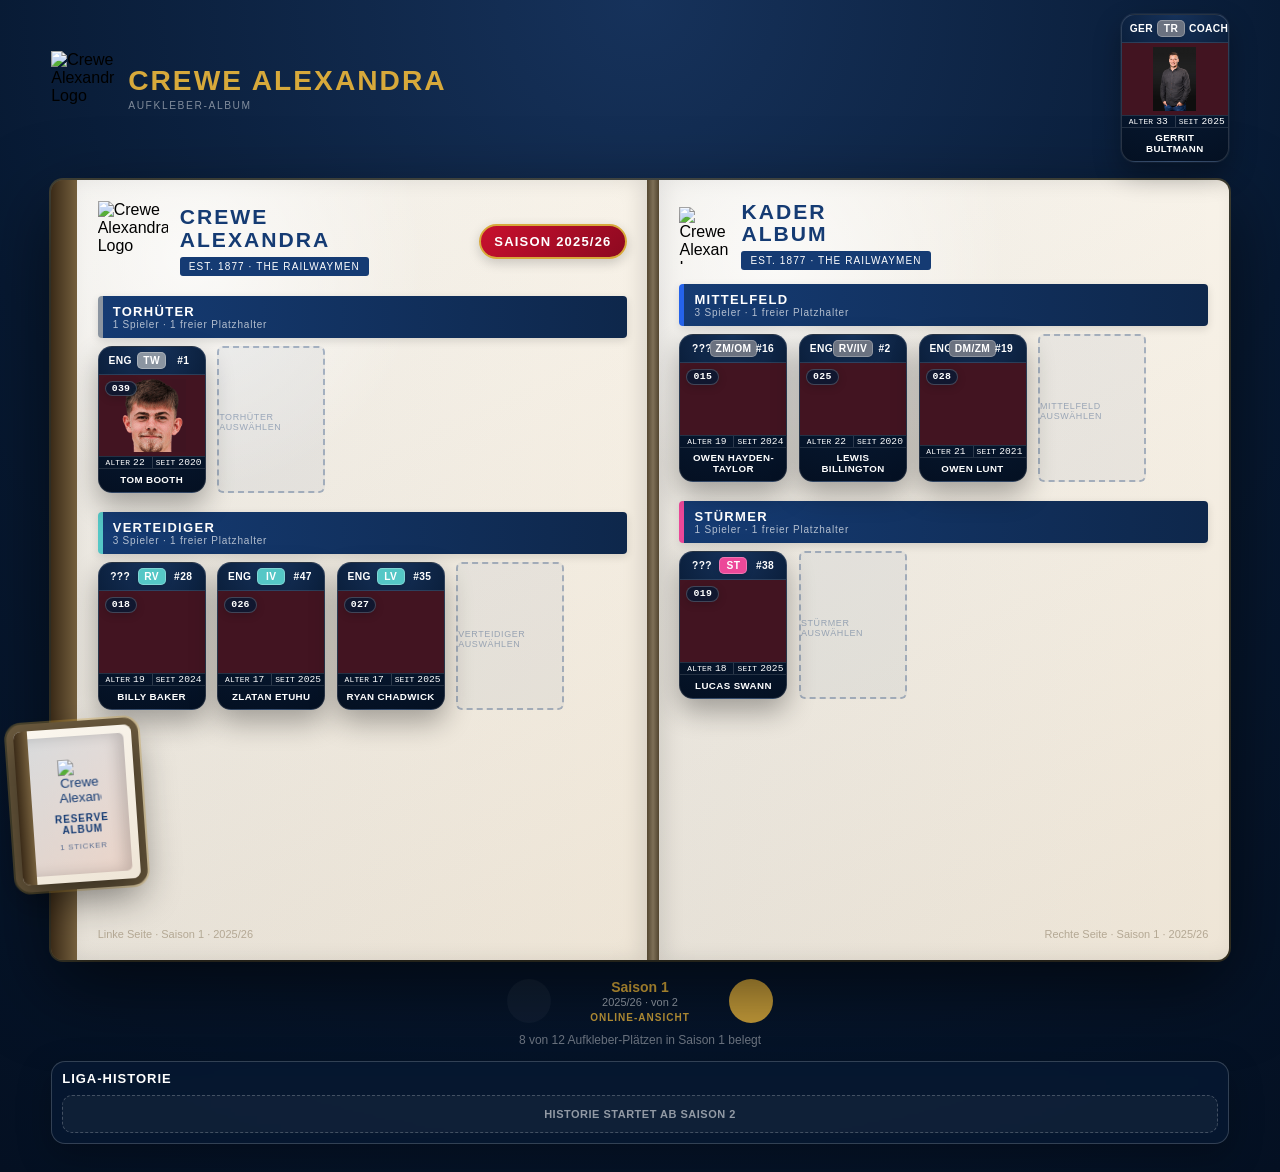
==== crewe-alexandra-online-2026-05-08 (1).html @ 6b2145c8 "Add files via upload" ====
<!DOCTYPE html>
<html lang="de"><head>
<meta charset="utf-8">
<meta name="viewport" content="width=device-width, initial-scale=1">
<link rel="stylesheet" href="https://cdn.jsdelivr.net/npm/@tabler/icons-webfont@3.x/dist/tabler-icons.min.css">
<script src="https://cdn.jsdelivr.net/npm/html2canvas@1.4.1/dist/html2canvas.min.js"></script>
<title>Crewe Alexandra Sticker-Album</title>
<style>
*{box-sizing:border-box;margin:0;padding:0}
:root{
  --navy:#071932;--blue:#153b73;--red:#c8102e;--gold:#d7a93b;--paper:#f4efe5;--photo-bg:#401320;
  --slot-w:clamp(98px,7.4vw,155px);--slot-h:calc(var(--slot-w) * 1.37);--gap:clamp(9px,.9vw,16px);
}
body{font-family:Arial, Helvetica, sans-serif;background:radial-gradient(circle at top,#16325b 0,#071932 52%,#041022 100%);min-height:100vh;display:flex;flex-direction:column;align-items:stretch;padding:clamp(8px,1.1vw,18px)}
button,input,select,textarea{font-family:Arial, Helvetica, sans-serif}button{font-family:Arial, Helvetica, sans-serif}.app-shell{width:80vw;max-width:1800px;min-width:0;margin:0 auto}.topbar{display:flex;justify-content:space-between;align-items:center;gap:16px;margin-bottom:18px}.brand{display:flex;align-items:center;gap:13px}.brand-title{color:var(--gold);font-size:clamp(20px,2.2vw,34px);font-weight:900;letter-spacing:2px;text-transform:uppercase}.brand-sub{color:rgba(255,255,255,.48);font-size:clamp(10px,.8vw,13px);letter-spacing:1.6px;text-transform:uppercase;margin-top:3px}.global-add{width:58px;height:58px;border-radius:50%;background:var(--red);border:3px solid var(--gold);color:white;font-size:30px;font-weight:bold;cursor:pointer;box-shadow:0 6px 22px rgba(200,16,46,.42);transition:transform .18s}.global-add:hover{transform:scale(1.1) rotate(90deg)}
.album{width:100%;display:flex;background:#6b5a3e;border-radius:12px;overflow:hidden;box-shadow:0 26px 76px rgba(0,0,0,.58),0 0 0 2px rgba(215,169,59,.28)}.album-spine-left{width:26px;background:linear-gradient(to right,#3b2b18,#745f3d);flex-shrink:0}.album-gutter{width:12px;background:linear-gradient(to right,rgba(0,0,0,.22),rgba(255,255,255,.13),rgba(0,0,0,.23));flex-shrink:0}.page{flex:1 1 0;min-width:0;min-height:clamp(780px,82vh,1120px);padding:clamp(14px,1.6vw,26px);background:linear-gradient(155deg,#fbf7ef,#eee5d6);position:relative;overflow:hidden}.page-left{box-shadow:inset -7px 0 20px rgba(0,0,0,.1)}.page-right{box-shadow:inset 7px 0 20px rgba(0,0,0,.1)}.page:before{content:"";position:absolute;inset:0;background:radial-gradient(circle at 20% 10%,rgba(255,255,255,.72),transparent 28%),linear-gradient(90deg,rgba(21,59,115,.05),transparent);pointer-events:none}.page-inner{position:relative;z-index:1;height:100%;display:flex;flex-direction:column}.page-head{display:flex;align-items:center;justify-content:space-between;gap:14px;margin-bottom:14px}.club-head{display:flex;align-items:center;gap:12px}.club-name{color:var(--blue);font-size:clamp(18px,1.65vw,28px);font-weight:900;letter-spacing:2px;line-height:1.06;text-transform:uppercase}.club-pill{display:inline-block;background:var(--blue);color:white;font-size:10px;letter-spacing:1.1px;padding:4px 9px;border-radius:3px;margin-top:6px}.spread-tools{display:flex;align-items:center;gap:8px}.soft-btn{background:rgba(21,59,115,.08);border:1px solid rgba(21,59,115,.22);color:var(--blue);border-radius:999px;padding:7px 10px;font-size:11px;font-weight:bold;cursor:pointer;display:flex;align-items:center;gap:5px}.soft-btn:hover{background:rgba(21,59,115,.15)}.danger-soft{color:var(--red);border-color:rgba(200,16,46,.25);background:rgba(200,16,46,.06)}
.category{margin-bottom:clamp(12px,1.5vw,19px)}.category-head{display:flex;align-items:center;justify-content:space-between;gap:10px;margin-bottom:8px;padding:8px 10px;background:linear-gradient(90deg,var(--blue),#0e274b);color:#fff;border-left:5px solid var(--gold);border-radius:4px;box-shadow:0 3px 8px rgba(0,0,0,.12)}.category-title{font-size:clamp(13px,1vw,17px);font-weight:900;letter-spacing:1.3px;text-transform:uppercase}.category-meta{font-size:10px;color:rgba(255,255,255,.68);letter-spacing:.8px}.cat-actions{display:flex;gap:6px}.cat-btn{width:27px;height:27px;border-radius:50%;border:1px solid rgba(255,255,255,.3);background:rgba(255,255,255,.12);color:#fff;cursor:pointer;display:flex;align-items:center;justify-content:center}.cat-btn:hover{background:rgba(215,169,59,.85);color:#071932}.sticker-grid{display:grid;grid-template-columns:repeat(auto-fill,minmax(var(--slot-w),var(--slot-w)));gap:var(--gap);align-items:start}.slot{width:var(--slot-w);height:var(--slot-h);position:relative}.slot-teal{background:transparent;border-radius:12px;padding:0;display:flex;align-items:center;justify-content:center}.slot-empty{border:2px dashed rgba(21,59,115,.32);border-radius:6px;background:rgba(21,59,115,.045);display:flex;flex-direction:column;align-items:center;justify-content:center;gap:6px;color:rgba(21,59,115,.37);transition:all .18s;cursor:pointer}.slot-empty:hover{border-color:rgba(215,169,59,.82);background:rgba(215,169,59,.11);color:rgba(21,59,115,.65)}.slot-no{font-size:clamp(8px,.7vw,11px);font-family:monospace;opacity:.68}.slot-cat{font-size:clamp(8px,.7vw,10px);letter-spacing:.6px;text-transform:uppercase}.slot-del{position:absolute;top:-7px;right:-7px;width:22px;height:22px;border-radius:50%;border:2px solid #fff;background:var(--red);color:#fff;display:flex;align-items:center;justify-content:center;cursor:pointer;box-shadow:0 3px 8px rgba(0,0,0,.28);z-index:5}.slot-del:hover{transform:scale(1.08)}.drag-over-slot{outline:3px dashed var(--gold)!important;outline-offset:3px}.sticker-card{width:90%;height:100%;background:#fff;border-radius:14px;overflow:hidden;display:flex;flex-direction:column;box-shadow:0 10px 24px rgba(0,0,0,.22),0 0 0 1px rgba(21,59,115,.08);user-select:none;position:relative;transition:transform .15s ease,box-shadow .15s ease;cursor:pointer}.sticker-card:hover{transform:translateY(-4px) scale(1.015);box-shadow:0 18px 34px rgba(0,0,0,.28),0 0 0 1px rgba(21,59,115,.1)!important}.sticker-card.is-dragging{opacity:.55;transform:scale(.98)}.st-top{background:linear-gradient(135deg,var(--red),#a00d25);padding:5px 8px;display:grid;grid-template-columns:repeat(3,1fr);align-items:center;gap:4px;flex-shrink:0}.st-pos,.st-jersey{color:inherit;font:inherit}.st-photo{flex:1;background:var(--photo-bg);overflow:hidden;position:relative;display:flex;align-items:center;justify-content:center;padding:4px}.st-name{background:linear-gradient(135deg,#153b73,#0e274b);padding:5px 6px 6px;display:flex;align-items:center;justify-content:center;min-height:22px}.st-name span{color:white;font-size:clamp(5.4px,.5vw,7px);font-weight:800;text-align:center;letter-spacing:.4px;text-transform:uppercase;line-height:1.15}.st-info{display:none}.edit-icon{position:absolute;top:6px;right:6px;background:rgba(7,25,50,.64);border-radius:50%;width:20px;height:20px;display:flex;align-items:center;justify-content:center;cursor:pointer;z-index:10;backdrop-filter:blur(2px)}.logo-img{object-fit:contain;flex-shrink:0;display:block}.nav{display:flex;align-items:center;gap:14px;margin-top:18px;justify-content:center;flex-wrap:wrap}.btn-nav{width:44px;height:44px;border-radius:50%;border:none;font-size:18px;cursor:pointer;display:flex;align-items:center;justify-content:center;transition:transform .15s,background .15s}.btn-nav:not(:disabled):hover{transform:scale(1.1)}.btn-nav:disabled{opacity:.32;cursor:default}.nav-label{text-align:center;color:rgba(255,255,255,.72);min-width:150px}.nav-label b{color:var(--gold);font-size:14px}.nav-label div{font-size:11px;opacity:.65}.counter{text-align:center;color:rgba(255,255,255,.42);font-size:12px;margin-top:10px}.modal-overlay{animation:fadeIn .2s ease forwards;position:fixed;inset:0;background:rgba(0,8,20,.82);display:flex;align-items:center;justify-content:center;z-index:200;padding:16px}.modal-box{animation:slideUp .3s cubic-bezier(.22,1,.36,1) forwards;background:#fff;border-radius:14px;overflow:hidden}.scrollable-modal{max-height:90vh;overflow-y:auto}.form-input{width:100%;padding:9px 10px;border-radius:7px;border:1.5px solid rgba(21,59,115,.34);font-size:13px;font-family:Arial, Helvetica, sans-serif;outline:none;background:#fff;color:#071932}.form-input:focus{border-color:var(--blue);box-shadow:0 0 0 3px rgba(21,59,115,.1)}.label-sm{display:block;font-size:11px;font-weight:900;color:#071932;margin-bottom:5px;text-transform:uppercase;letter-spacing:.55px}.save-btn{width:100%;margin-top:18px;padding:12px;background:var(--red);color:#fff;border:none;border-radius:9px;font-size:14px;font-weight:bold;cursor:pointer;letter-spacing:1px}.save-btn:hover{background:#a00c24}.delete-btn{padding:10px 14px;background:#fff;color:var(--red);border:2px solid var(--red);border-radius:9px;cursor:pointer;font-weight:bold;font-size:13px}.delete-btn:hover{background:var(--red);color:#fff}.edit-action-btn{flex:1;padding:10px;background:var(--blue);color:#fff;border:none;border-radius:9px;cursor:pointer;font-weight:bold;font-size:13px;display:flex;align-items:center;justify-content:center;gap:6px}.confirm-box{background:#fff;border-radius:14px;padding:28px;width:310px;text-align:center}@keyframes pasteIn{0%{transform:scale(.1) rotate(15deg) translateY(-30px);opacity:0;filter:blur(6px)}55%{transform:scale(1.07) rotate(-4deg) translateY(0);opacity:1;filter:blur(0)}72%{transform:scale(.96) rotate(2deg)}86%{transform:scale(1.03) rotate(-1deg)}100%{transform:scale(1) rotate(0deg);opacity:1}}@keyframes fadeIn{from{opacity:0}to{opacity:1}}@keyframes slideUp{from{transform:translateY(28px) scale(.97);opacity:0}to{transform:translateY(0) scale(1);opacity:1}}.sticker-new{animation:pasteIn .7s cubic-bezier(.22,1.6,.36,1) forwards}

.status-icon{position:absolute;right:4px;bottom:4px;width:24px;height:24px;border-radius:50%;display:flex;align-items:center;justify-content:center;color:#fff;font-size:15px;font-weight:bold;box-shadow:0 3px 9px rgba(0,0,0,.35);z-index:6}.status-sold{background:var(--red)}.status-loan{background:#f59e0b}.season-badge{background:linear-gradient(135deg,var(--red),#8d0920);color:#fff;border:2px solid var(--gold);border-radius:999px;padding:8px 13px;font-size:13px;font-weight:900;letter-spacing:1.2px;text-transform:uppercase;box-shadow:0 4px 12px rgba(0,0,0,.18);white-space:nowrap}.profile-big{width:min(1600px,96vw);max-height:96vh;overflow-y:auto}.profile-grid{display:grid;grid-template-columns:minmax(460px,620px) 1fr;align-items:start}.profile-left{padding:32px;background:linear-gradient(155deg,#f7f0e4,#eadcc8);min-height:720px}.profile-photo-frame{width:100%;max-width:560px;min-height:700px;background:var(--photo-bg);border:10px solid #fff;border-radius:18px;box-shadow:0 18px 45px rgba(0,0,0,.28),0 0 0 3px rgba(21,59,115,.14);overflow:hidden;position:relative;display:flex;align-items:center;justify-content:center}.profile-photo-frame img{width:100%;height:100%;min-height:700px;object-fit:contain;object-position:center;background:var(--photo-bg)}.profile-side{padding:34px;background:#fafbfc}.profile-section{border:1px solid #e6e0d5;border-radius:16px;padding:20px;background:#fff;margin-top:20px}.profile-section-title{font-size:15px;font-weight:900;color:var(--blue);letter-spacing:1.2px;text-transform:uppercase;margin-bottom:14px}.check-row{display:flex;align-items:center;gap:8px;font-size:14px;font-weight:bold;color:var(--blue);cursor:pointer}.check-row input{width:18px;height:18px}.profile-field-grid{display:grid;grid-template-columns:1fr 1fr;gap:14px}.profile-note{min-height:86px;resize:vertical}.inline-save{margin-top:12px;width:auto;padding:10px 16px;border-radius:999px}.profile-photo-frame .status-icon{right:15px;bottom:15px;width:32px;height:32px;font-size:20px}.leave-fields.is-hidden{display:none}@media (max-width:980px){.profile-grid{grid-template-columns:1fr}.profile-left{min-height:auto}.profile-photo-frame{max-width:520px;min-height:620px;margin:0 auto}.profile-photo-frame img{min-height:620px}.profile-field-grid{grid-template-columns:1fr}.season-badge{font-size:11px;padding:7px 10px}}@media (max-width:760px){.profile-photo-frame{min-height:480px}.profile-photo-frame img{min-height:480px}.profile-side{padding:22px}.profile-left{padding:20px}}
@media (max-width:980px){.app-shell{width:calc(100vw - 24px);max-width:none}:root{--slot-w:clamp(78px,18vw,116px)}.album{flex-direction:column}.album-spine-left,.album-gutter{display:none}.page{min-height:auto}.page-left,.page-right{box-shadow:none}.page+.page{border-top:10px solid #6b5a3e}.topbar{align-items:flex-start}.sticker-grid{grid-template-columns:repeat(auto-fill,minmax(var(--slot-w),var(--slot-w)))}}@media (max-width:560px){body{padding:8px 6px}.app-shell{width:calc(100vw - 12px)}:root{--slot-w:clamp(74px,29vw,106px)}.brand-title{letter-spacing:1px}.global-add{width:48px;height:48px}.page{padding:12px}.category-head{align-items:flex-start;flex-direction:column}.cat-actions{align-self:flex-end}.page-head{align-items:flex-start;flex-direction:column}.spread-tools{align-self:flex-end}}

/* Sticker-Parkplatz */
.parking-closed{position:fixed;left:clamp(12px,1.4vw,22px);bottom:clamp(12px,1.4vw,22px);z-index:120;width:96px;height:72px;border:none;border-radius:10px;background:linear-gradient(135deg,#765f3b,#3b2b18);box-shadow:0 12px 34px rgba(0,0,0,.45),0 0 0 2px rgba(215,169,59,.35);cursor:pointer;display:flex;align-items:center;justify-content:center;transform:rotate(-4deg);transition:transform .18s ease}
.parking-closed:hover{transform:rotate(0deg) scale(1.06)}
.parking-closed:before{content:"";position:absolute;left:12px;right:12px;top:12px;bottom:12px;border-radius:7px;background:linear-gradient(155deg,#fbf7ef,#eee5d6);box-shadow:inset -4px 0 10px rgba(0,0,0,.18)}
.parking-closed span{position:relative;z-index:1;color:var(--blue);font-size:11px;font-weight:900;letter-spacing:.8px;text-transform:uppercase;text-align:center;line-height:1.1}
.parking-panel{position:fixed;left:clamp(12px,1.4vw,22px);bottom:clamp(12px,1.4vw,22px);z-index:130;width:min(620px,calc(100vw - 28px));max-height:min(78vh,760px);background:#6b5a3e;border-radius:14px;overflow:hidden;box-shadow:0 22px 65px rgba(0,0,0,.58),0 0 0 2px rgba(215,169,59,.35)}
.parking-page{background:linear-gradient(155deg,#fbf7ef,#eee5d6);margin:12px;border-radius:10px;padding:16px;max-height:calc(min(78vh,760px) - 24px);overflow:auto;position:relative}
.parking-head{display:flex;align-items:center;justify-content:space-between;gap:12px;margin-bottom:12px;padding-bottom:10px;border-bottom:2px solid rgba(21,59,115,.12)}
.parking-title{display:flex;align-items:center;gap:10px;color:var(--blue);font-weight:900;letter-spacing:1px;text-transform:uppercase}
.parking-actions{display:flex;gap:8px;align-items:center}.parking-actions button{border:none;border-radius:999px;cursor:pointer;font-weight:bold}.parking-add{background:var(--blue);color:var(--gold);padding:8px 12px}.parking-close{width:34px;height:34px;background:rgba(21,59,115,.1);color:var(--blue)}
.parking-grid{display:grid;grid-template-columns:repeat(auto-fill,minmax(96px,96px));gap:11px;align-items:start}.parking-slot{width:96px;height:132px;position:relative}.parking-slot .sticker-card{font-size:inherit}.parking-empty{border:2px dashed rgba(21,59,115,.32);border-radius:6px;background:rgba(21,59,115,.045);display:flex;flex-direction:column;align-items:center;justify-content:center;gap:5px;color:rgba(21,59,115,.42);cursor:pointer}.parking-empty:hover{border-color:rgba(215,169,59,.82);background:rgba(215,169,59,.11)}
@media (max-width:560px){.parking-grid{grid-template-columns:repeat(auto-fill,minmax(82px,82px))}.parking-slot{width:82px;height:112px}.parking-closed{width:82px;height:62px}.parking-panel{max-height:70vh}.parking-page{max-height:calc(70vh - 24px)}}


/* Extra features: closed reserve album, coach sticker, league ladder */
.parking-closed{width:118px!important;height:154px!important;border-radius:8px!important;background:linear-gradient(155deg,#fbf7ef,#eee5d6)!important;box-shadow:0 16px 38px rgba(0,0,0,.48),0 0 0 7px #6b5a3e,0 0 0 9px rgba(215,169,59,.32)!important;overflow:hidden!important;transform:rotate(-4deg)!important}
.parking-closed:before{content:""!important;position:absolute!important;inset:8px!important;border-radius:5px!important;background:linear-gradient(135deg,rgba(21,59,115,.15),rgba(200,16,46,.08)),linear-gradient(155deg,#fbf7ef,#eee5d6)!important;box-shadow:inset -7px 0 14px rgba(0,0,0,.16)!important}
.parking-closed:after{content:"";position:absolute;left:0;top:0;bottom:0;width:14px;background:linear-gradient(to right,#3b2b18,#745f3d)}
.parking-cover-content{position:relative;z-index:2;display:flex;flex-direction:column;align-items:center;justify-content:center;gap:7px;color:var(--blue);text-align:center;width:100%;height:100%;padding-left:8px}
.parking-cover-title{font-size:10px;font-weight:900;letter-spacing:.9px;text-transform:uppercase;line-height:1.08}.parking-cover-sub{font-size:8px;color:rgba(21,59,115,.65);letter-spacing:.7px;text-transform:uppercase}
.top-actions{display:flex;align-items:center;gap:14px}.coach-sticker-mini{width:120px;height:166px;background:#fff;border-radius:6px;overflow:hidden;display:flex;flex-direction:column;box-shadow:2px 8px 24px rgba(0,0,0,.4);cursor:pointer;border:3px solid #007878;transition:transform .15s}.coach-sticker-mini:hover{transform:translateY(-4px) rotate(.6deg)}.coach-photo{flex:1;background:var(--photo-bg);display:flex;align-items:center;justify-content:center;overflow:hidden;position:relative}.coach-photo img{width:100%;height:100%;object-fit:contain;object-position:center}.coach-label{background:var(--red);color:#fff;text-align:center;font-weight:900;letter-spacing:.8px;font-size:10px;text-transform:uppercase;padding:5px 4px;line-height:1.15}.coach-tag{background:#f0f0f0;color:#444;font-family:Arial,sans-serif;font-size:8px;font-weight:bold;text-align:center;padding:3px}.coach-profile{width:min(920px,96vw);max-height:92vh;overflow:auto}.coach-profile-grid{display:grid;grid-template-columns:280px 1fr;gap:24px;padding:26px;background:#fafbfc}.coach-frame{height:420px;background:var(--photo-bg);border:8px solid #fff;box-shadow:0 10px 28px rgba(0,0,0,.22);border-radius:12px;display:flex;align-items:center;justify-content:center;overflow:hidden}.coach-frame img{width:100%;height:100%;object-fit:contain;object-position:center}.league-panel{position:absolute;right:clamp(10px,1.2vw,20px);top:clamp(96px,7vw,124px);z-index:4;width:min(230px,24vw);background:rgba(255,255,255,.88);border:2px solid rgba(21,59,115,.18);border-radius:12px;padding:10px;box-shadow:0 8px 22px rgba(0,0,0,.12);backdrop-filter:blur(3px)}.league-title{font-size:10px;color:var(--blue);font-weight:900;text-transform:uppercase;letter-spacing:1px;margin-bottom:8px}.league-row{border:1px solid rgba(21,59,115,.14);border-radius:8px;padding:7px 8px;margin:5px 0;font-size:11px;font-weight:900;color:rgba(21,59,115,.32);background:rgba(21,59,115,.04);cursor:pointer;transition:all .12s}.league-row:hover{color:var(--blue);background:rgba(215,169,59,.12)}.league-row.active{background:linear-gradient(135deg,var(--gold),#f4d97a);color:var(--blue);border-color:rgba(21,59,115,.3);box-shadow:0 3px 8px rgba(215,169,59,.32)}.league-row.locked{cursor:default}.league-gap{display:flex;align-items:center;gap:6px;margin:2px 0}.league-gap:before,.league-gap:after{content:"";height:1px;flex:1;background:rgba(21,59,115,.12)}.league-year{width:62px;text-align:center;border:1px dashed rgba(21,59,115,.35);border-radius:999px;background:rgba(255,255,255,.7);color:var(--blue);font-size:10px;padding:3px 5px;font-family:Arial, Helvetica, sans-serif;outline:none}.league-year:focus{border-style:solid;border-color:var(--gold);box-shadow:0 0 0 3px rgba(215,169,59,.18)}@media (max-width:1100px){.top-actions{gap:9px}.coach-sticker-mini{width:94px;height:130px}.league-panel{position:relative;right:auto;top:auto;width:100%;margin:10px 0 14px;order:-1}.coach-profile-grid{grid-template-columns:1fr}.coach-frame{height:360px}}



/* Final layout adjustments: coach beside album, fixed league tiles, copied seasons */
.app-shell{position:relative}
.top-actions{position:absolute!important;left:calc(100% + 18px)!important;top:calc(clamp(64px,5.6vw,88px) + 18px)!important;z-index:20;display:flex!important;flex-direction:column!important;align-items:center!important;gap:12px!important}
.top-actions .global-add{order:2;width:50px;height:50px;font-size:26px}.top-actions .coach-sticker-mini{order:1}
.league-panel{position:fixed!important;right:clamp(14px,2vw,28px)!important;bottom:clamp(14px,2vw,28px)!important;top:auto!important;width:min(330px,26vw)!important;z-index:90!important;background:transparent!important;border:none!important;border-radius:0!important;padding:0!important;box-shadow:none!important;backdrop-filter:none!important}
.league-title{display:none!important}.league-row{display:flex!important;align-items:center!important;justify-content:space-between!important;gap:8px!important;border:1px solid rgba(255,255,255,.18)!important;border-radius:10px!important;padding:8px 9px!important;margin:7px 0!important;font-size:11px!important;color:rgba(255,255,255,.42)!important;background:rgba(255,255,255,.06)!important;box-shadow:0 4px 14px rgba(0,0,0,.12)!important}.league-row.active{background:rgba(215,169,59,.92)!important;color:var(--blue)!important;border-color:rgba(255,255,255,.38)!important}.league-row:hover{color:#fff!important;background:rgba(255,255,255,.12)!important}.league-row.active:hover{color:var(--blue)!important;background:rgba(215,169,59,.96)!important}.league-name{flex:1;min-width:0}.league-place{width:72px;border:1px dashed currentColor;border-radius:999px;background:rgba(255,255,255,.58);color:inherit;font-size:10px;font-family:Arial, Helvetica, sans-serif;padding:4px 6px;text-align:center;outline:none}.league-place:focus{border-style:solid;background:#fff;color:var(--blue)}.league-gap{margin:5px 0}.league-year{background:rgba(255,255,255,.16)!important;color:#fff!important;border-color:rgba(255,255,255,.36)!important}.league-year:focus{background:#fff!important;color:var(--blue)!important}
@media(max-width:1280px){.top-actions{position:static!important;flex-direction:row!important}.league-panel{position:static!important;width:100%!important;margin:14px 0!important}.app-shell{width:min(92vw,1800px)!important}}

/* Groessere Sticker-Beschriftungen und Profilansicht */
.st-top{padding:5px 7px!important;min-height:34px!important}
.st-pos{font-size:clamp(10.5px,.86vw,15px)!important;padding:2px 7px!important;border-radius:4px!important;letter-spacing:.22px!important}
.st-name{padding:7px 6px!important;min-height:36px!important}
.st-name span{font-size:clamp(11.25px,1.01vw,15.75px)!important;line-height:1.08!important;letter-spacing:.42px!important}
.st-info{font-size:clamp(9px,.85vw,13px)!important;padding:5px 7px!important}
.edit-icon{width:24px!important;height:24px!important}.edit-icon i{font-size:13px!important}
.status-icon{width:32px!important;height:32px!important;font-size:21px!important}
.profile-big{width:min(1350px,96vw)!important}
.profile-side{padding:33px!important}
.profile-section{padding:21px!important;margin-top:21px!important;border-radius:15px!important}
.profile-section-title{font-size:16px!important;margin-bottom:14px!important}
.profile-field-grid{gap:17px!important}
.profile-note{min-height:90px!important}
.profile-photo-frame{max-width:510px!important;min-height:615px!important}
.profile-photo-frame img{min-height:615px!important}
.profile-left{min-height:645px!important}
@media (max-width:980px){.profile-photo-frame{min-height:480px!important}.profile-photo-frame img{min-height:480px!important}.profile-left{min-height:auto!important}}
@media (max-width:760px){.profile-photo-frame{min-height:375px!important}.profile-photo-frame img{min-height:375px!important}.profile-side{padding:18px!important}}

.st-nick{display:none}

.st-top-item{color:#fff;font-size:clamp(6px,.55vw,8.5px);font-weight:800;letter-spacing:.35px;text-align:center;text-transform:uppercase;white-space:nowrap}.st-meta-box{position:absolute;right:6px;bottom:34px;background:rgba(255,255,255,.88);border:1px solid rgba(21,59,115,.1);border-radius:8px;padding:4px 6px;display:flex;flex-direction:column;gap:2px;box-shadow:0 4px 12px rgba(0,0,0,.12);backdrop-filter:blur(2px)}.st-meta-line{display:flex;flex-direction:column;align-items:flex-end;line-height:1}.st-meta-line span{font-size:clamp(3.2px,.28vw,4.2px);text-transform:uppercase;letter-spacing:.25px;color:#768295}.st-meta-line strong{font-size:clamp(4.2px,.35vw,5.3px);font-weight:800;color:#22324d}.sticker-no-badge{position:absolute;top:6px;left:6px;background:rgba(7,25,50,.82);color:#fff;font-size:clamp(7.2px,.66vw,10px);font-weight:900;padding:2px 6px;border-radius:999px;font-family:monospace;letter-spacing:.3px;box-shadow:0 2px 8px rgba(0,0,0,.24)}

/* Modernisierte Sticker – finale Overrides */
.slot-teal{background:transparent!important;padding:0!important;border-radius:12px!important}.sticker-card{width:90%!important;height:100%!important;border-radius:14px!important;box-shadow:0 10px 24px rgba(0,0,0,.22),0 0 0 1px rgba(21,59,115,.08)!important}.sticker-card:hover{transform:translateY(-4px) scale(1.015)!important;box-shadow:0 18px 34px rgba(0,0,0,.28),0 0 0 1px rgba(21,59,115,.1)!important}.st-top{background:linear-gradient(135deg,var(--red),#a00d25)!important;padding:5px 8px!important;min-height:auto!important;display:grid!important;grid-template-columns:repeat(3,1fr)!important;gap:4px!important}.st-top-item{color:#fff!important;font-size:clamp(8.2px,.72vw,10.8px)!important;font-weight:800!important;letter-spacing:.35px!important;text-align:center!important;text-transform:uppercase!important;white-space:nowrap!important}.st-pos,.st-jersey{color:inherit!important;font:inherit!important}.st-photo{padding:4px!important}.st-name{background:linear-gradient(135deg,#153b73,#0e274b)!important;padding:5px 6px 6px!important;min-height:24px!important}.st-name span{color:#fff!important;font-size:clamp(8.4px,.76vw,11px)!important;font-weight:800!important;line-height:1.12!important;letter-spacing:.4px!important}.st-info{display:none!important}.st-meta-box{position:absolute!important;right:6px!important;bottom:34px!important;background:rgba(255,255,255,.88)!important;border:1px solid rgba(21,59,115,.1)!important;border-radius:8px!important;padding:4px 6px!important;display:flex!important;flex-direction:column!important;gap:2px!important;box-shadow:0 4px 12px rgba(0,0,0,.12)!important;backdrop-filter:blur(2px)!important}.st-meta-line{display:flex!important;flex-direction:column!important;align-items:flex-end!important;line-height:1!important}.st-meta-line span{font-size:clamp(4px,.34vw,5px)!important;text-transform:uppercase!important;letter-spacing:.25px!important;color:#768295!important}.st-meta-line strong{font-size:clamp(5px,.42vw,6.2px)!important;font-weight:800!important;color:#22324d!important}.sticker-no-badge{position:absolute!important;top:6px!important;left:6px!important;background:rgba(7,25,50,.82)!important;color:#fff!important;font-size:clamp(7.2px,.66vw,10px)!important;font-weight:900!important;padding:2px 6px!important;border-radius:999px!important;font-family:monospace!important;letter-spacing:.3px!important;box-shadow:0 2px 8px rgba(0,0,0,.24)!important}.edit-icon{position:absolute!important;top:6px!important;right:6px!important;width:20px!important;height:20px!important;background:rgba(7,25,50,.64)!important}.status-icon{right:6px!important;bottom:6px!important;width:24px!important;height:24px!important;font-size:15px!important}


/* Sticker-Feinschliff: breiter, flacher, blaue Kopfzeile, größere Seit/Größe-Angaben */
.slot-teal{align-items:center!important;justify-content:center!important}
.sticker-card{width:99%!important;height:90%!important}
.st-top{background:linear-gradient(135deg,#153b73,#0e274b)!important}
.st-top-item{font-size:clamp(8.6px,.78vw,11.4px)!important}
.st-meta-box{right:8px!important;bottom:38px!important;padding:6px 8px!important;border-radius:9px!important}
.st-meta-line span{font-size:clamp(8px,.68vw,10px)!important}
.st-meta-line strong{font-size:clamp(10px,.84vw,12.4px)!important}
.status-icon{bottom:8px!important;right:8px!important}


/* Sticker-Farbanpassung nach Vereinslogo */
:root{--crest-gold:#f2d21a;--crest-blue:#153b73}
.sticker-card{height:95%!important}
.st-top{background:linear-gradient(135deg,var(--crest-gold),#e5c30b)!important}
.st-name{background:linear-gradient(135deg,var(--crest-gold),#e5c30b)!important}
.st-top-item{color:var(--crest-blue)!important;font-size:clamp(8.8px,.8vw,11.8px)!important}
.st-name span{color:var(--crest-blue)!important}
.sticker-no-badge{background:rgba(242,210,26,.96)!important;color:var(--crest-blue)!important;box-shadow:0 2px 8px rgba(0,0,0,.18)!important}
.st-meta-box{right:8px!important;bottom:32px!important;padding:6px 8px!important;border-radius:10px!important;background:rgba(255,255,255,.84)!important}
.st-meta-line.single{align-items:flex-end!important}
.st-meta-line.single span{font-size:clamp(7.4px,.63vw,9.4px)!important;color:#64748b!important}
.st-meta-line.single strong{font-size:clamp(10.5px,.88vw,13px)!important;color:var(--crest-blue)!important}


/* Anpassung: Alter + Im Verein seit als Balken direkt ueber dem Namen, Flaggen fuer Nation und Seriennummer */
.sticker-card{overflow:hidden!important}
.st-photo{flex:1 1 auto!important}
.st-meta-box{display:none!important}
.st-bottom-bars{display:grid!important;grid-template-columns:1fr 1fr!important;width:100%!important;min-height:12px!important;height:calc(var(--st-name-h, 24px) / 2)!important;flex-shrink:0!important;background:linear-gradient(135deg,var(--crest-gold),#e5c30b)!important;border-top:1px solid rgba(21,59,115,.14)!important}
.st-bottom-bar{display:flex!important;align-items:center!important;justify-content:center!important;gap:3px!important;min-width:0!important;padding:2px 3px!important;color:var(--crest-blue)!important;font-size:clamp(5.9px,.53vw,7.8px)!important;font-weight:900!important;line-height:1!important;text-transform:uppercase!important;letter-spacing:.16px!important;white-space:nowrap!important;overflow:hidden!important;text-overflow:ellipsis!important}
.st-bottom-bar + .st-bottom-bar{border-left:1px solid rgba(21,59,115,.22)!important}
.st-bottom-bar .bar-value{font-size:clamp(7.2px,.64vw,9.5px)!important;font-weight:900!important;letter-spacing:.08px!important}
.st-name{--st-name-h:24px!important;min-height:var(--st-name-h)!important;flex-shrink:0!important}
.st-top-flag,.st-no-flag{font-size:1.15em!important;line-height:1!important;filter:drop-shadow(0 1px 1px rgba(0,0,0,.12))}
.st-top-item.nat-item{display:flex!important;align-items:center!important;justify-content:center!important;gap:3px!important;min-width:0!important}
.sticker-no-badge{display:flex!important;align-items:center!important;gap:3px!important;line-height:1!important}



/* Finale Anpassung: keine Flaggen, groessere blaue Sticker, Positionskasten, Trainer wie Sticker */
:root{--sticker-blue-1:#16325b;--sticker-blue-2:#071932;--sticker-blue-3:#041022;--slot-w:clamp(108px,8.14vw,171px)!important}
.sticker-card,.trainer-sticker-card{background:radial-gradient(circle at top,var(--sticker-blue-1) 0,var(--sticker-blue-2) 52%,var(--sticker-blue-3) 100%)!important;color:#fff!important;border:1px solid rgba(255,255,255,.14)!important;box-shadow:0 12px 28px rgba(0,0,0,.32),0 0 0 1px rgba(255,255,255,.06)!important}
.sticker-card{width:100%!important;height:100%!important}
.sticker-card:hover{box-shadow:0 20px 38px rgba(0,0,0,.36),0 0 0 1px rgba(255,255,255,.1)!important}
.st-top,.st-name,.st-bottom-bars{background:transparent!important;color:#fff!important}
.st-top{border-bottom:1px solid rgba(255,255,255,.12)!important}
.st-name{border-top:1px solid rgba(255,255,255,.12)!important}
.st-top-item,.st-name span,.st-bottom-bar,.st-bottom-bar .bar-value{color:#fff!important}
.st-bottom-bars{border-top:1px solid rgba(255,255,255,.12)!important}
.st-bottom-bar + .st-bottom-bar{border-left:1px solid rgba(255,255,255,.16)!important}
.st-pos-box{display:inline-flex!important;align-items:center!important;justify-content:center!important;justify-self:center!important;align-self:center!important;min-width:28px!important;padding:3px 6px!important;border-radius:5px!important;color:#fff!important;box-shadow:inset 0 0 0 1px rgba(255,255,255,.25),0 2px 6px rgba(0,0,0,.16)!important}
.pos-keeper{background:#8b95a1!important}.pos-defender{background:#55c7c6!important}.pos-midfield{background:#2563eb!important}.pos-forward{background:#ec4899!important}.pos-coach{background:#6b7280!important}
.sticker-no-badge{background:rgba(7,25,50,.82)!important;color:#fff!important;border:1px solid rgba(255,255,255,.2)!important;display:inline-flex!important;align-items:center!important;gap:0!important}
.st-top-flag,.st-no-flag{display:none!important}.nat-item{gap:0!important}
.st-photo{background:rgba(4,16,34,.72)!important}.st-photo img,.coach-photo img{background:rgba(4,16,34,.72)!important}
.coach-sticker-mini.trainer-sticker-card{width:132px!important;height:183px!important;border-radius:14px!important;overflow:hidden!important;display:flex!important;flex-direction:column!important;cursor:pointer!important;padding:0!important;transform:none!important}
.coach-sticker-mini.trainer-sticker-card:hover{transform:translateY(-4px) scale(1.015)!important}
.coach-sticker-mini.trainer-sticker-card .st-top{display:grid!important;grid-template-columns:repeat(3,1fr)!important;gap:4px!important;padding:5px 8px!important;min-height:auto!important;flex-shrink:0!important}
.coach-sticker-mini.trainer-sticker-card .st-photo{flex:1 1 auto!important;display:flex!important;align-items:center!important;justify-content:center!important;overflow:hidden!important;padding:4px!important}
.coach-sticker-mini.trainer-sticker-card .st-bottom-bars{display:grid!important;grid-template-columns:1fr 1fr!important;width:100%!important;min-height:12px!important;height:12px!important;flex-shrink:0!important}
.coach-sticker-mini.trainer-sticker-card .st-name{min-height:24px!important;display:flex!important;align-items:center!important;justify-content:center!important;padding:5px 6px 6px!important;flex-shrink:0!important}
.coach-sticker-mini.trainer-sticker-card .st-name span{font-size:clamp(8.4px,.76vw,11px)!important;font-weight:800!important;text-transform:uppercase!important;line-height:1.12!important;text-align:center!important}
@media (max-width:980px){:root{--slot-w:clamp(86px,19.8vw,128px)!important}.coach-sticker-mini.trainer-sticker-card{width:104px!important;height:143px!important}}
@media (max-width:560px){:root{--slot-w:clamp(81px,31.9vw,117px)!important}.coach-sticker-mini.trainer-sticker-card{width:98px!important;height:136px!important}}



/* Anpassung: Bildhintergrund aus Muster + Rubrikfarben links */
:root{--photo-bg:#421421!important}
.st-photo,
.coach-photo,
.coach-sticker-mini.trainer-sticker-card .st-photo{background:#421421!important}
.st-photo img,
.coach-photo img,
.coach-sticker-mini.trainer-sticker-card .st-photo img{background:#421421!important}
.st-photo > div:not(.sticker-no-badge):not(.edit-icon):not(.status-icon),
.coach-photo > div{background:#421421!important}
#photo-area,
#coach-photo-area{background:#421421!important}
#photo-area img,
#coach-photo-area img{background:#421421!important}

.category[data-cat="keeper"] .category-head{border-left-color:#8b95a1!important}
.category[data-cat="defenders"] .category-head{border-left-color:#55c7c6!important}
.category[data-cat="midfield"] .category-head{border-left-color:#2563eb!important}
.category[data-cat="forwards"] .category-head{border-left-color:#ec4899!important}



/* --- Saison-Seite-2 und Umblätteranimation --- */
.album{transform-style:preserve-3d;perspective:1800px}.album.page-turn-next{animation:albumPageTurnNext .46s ease both}.album.page-turn-prev{animation:albumPageTurnPrev .46s ease both}@keyframes albumPageTurnNext{0%{transform:rotateY(0);filter:brightness(1)}45%{transform:rotateY(-9deg) skewY(.4deg);filter:brightness(.85);box-shadow:0 34px 90px rgba(0,0,0,.7)}100%{transform:rotateY(0);filter:brightness(1)}}@keyframes albumPageTurnPrev{0%{transform:rotateY(0);filter:brightness(1)}45%{transform:rotateY(9deg) skewY(-.4deg);filter:brightness(.85);box-shadow:0 34px 90px rgba(0,0,0,.7)}100%{transform:rotateY(0);filter:brightness(1)}}.award-card{width:99%;height:95%;background:linear-gradient(135deg,var(--navy),#041022)!important;border-radius:14px;overflow:hidden;display:flex;flex-direction:column;box-shadow:0 10px 24px rgba(0,0,0,.22),0 0 0 1px rgba(255,255,255,.08);cursor:pointer;position:relative}.award-top{background:rgba(255,255,255,.08);color:#fff;font-size:clamp(7.8px,.72vw,10.5px);font-weight:900;letter-spacing:.45px;text-align:center;text-transform:uppercase;padding:6px 5px;line-height:1.05;min-height:29px;display:flex;align-items:center;justify-content:center}.award-photo{flex:1;background:var(--photo-bg);display:flex;align-items:center;justify-content:center;overflow:hidden;position:relative;padding:4px}.award-photo img{width:100%;height:100%;object-fit:contain;object-position:center}.award-caption{background:linear-gradient(135deg,var(--navy),#041022);color:#fff;text-align:center;font-weight:900;font-size:clamp(8.4px,.76vw,11px);letter-spacing:.35px;text-transform:uppercase;padding:6px 5px;min-height:28px;display:flex;align-items:center;justify-content:center;line-height:1.1}.award-empty-note{font-size:clamp(8px,.72vw,11px);font-weight:900;text-transform:uppercase;letter-spacing:.55px;color:rgba(21,59,115,.45);text-align:center}.award-page-intro{margin-bottom:14px;padding:12px 14px;border-radius:10px;background:rgba(21,59,115,.08);color:var(--blue);font-size:13px;font-weight:800;line-height:1.35}.season-page-pill{display:inline-flex;align-items:center;gap:6px;background:rgba(255,255,255,.12);border:1px solid rgba(215,169,59,.34);color:var(--gold);border-radius:999px;padding:6px 10px;font-size:11px;font-weight:900;letter-spacing:1px;text-transform:uppercase}.trophy-add-card{width:99%;height:95%;border-radius:14px;border:2px dashed rgba(21,59,115,.34);background:rgba(21,59,115,.05);display:flex;flex-direction:column;align-items:center;justify-content:center;gap:7px;cursor:pointer;color:rgba(21,59,115,.45);text-align:center}.trophy-add-card:hover{border-color:rgba(215,169,59,.82);background:rgba(215,169,59,.12);color:var(--blue)}



/* Echte Umblätter-Animation: eine einzelne Seite klappt um die Album-Mitte */
.album{position:relative!important;transform-style:preserve-3d!important;perspective:2200px!important}
.album.page-turn-next,.album.page-turn-prev{animation:none!important}
.page-flip-overlay{position:fixed;z-index:190;pointer-events:none;perspective:2400px;transform-style:preserve-3d}
.page-flip-shadow{position:absolute;inset:0;border-radius:12px;box-shadow:0 30px 85px rgba(0,0,0,.58);overflow:hidden;background:#6b5a3e}
.page-flip-static{position:absolute;top:0;height:100%;overflow:hidden;backface-visibility:hidden}
.page-flip-sheet{position:absolute;top:0;height:100%;transform-style:preserve-3d;will-change:transform;z-index:4}
.page-flip-face{position:absolute;inset:0;overflow:hidden;backface-visibility:hidden;background:linear-gradient(155deg,#fbf7ef,#eee5d6)}
.page-flip-face.back{transform:rotateY(180deg);background:linear-gradient(100deg,#d5c5ad 0%,#fbf7ef 44%,#eadcc8 100%)}
.page-flip-face.back:after{content:"";position:absolute;inset:0;background:linear-gradient(90deg,rgba(0,0,0,.22),rgba(255,255,255,.05) 40%,rgba(0,0,0,.08));opacity:.75}
.page-flip-next .page-flip-sheet{transform-origin:left center;animation:realPageTurnNext .56s cubic-bezier(.18,.72,.18,1) forwards}
.page-flip-prev .page-flip-sheet{transform-origin:right center;animation:realPageTurnPrev .56s cubic-bezier(.18,.72,.18,1) forwards}
.page-flip-next .page-flip-sheet:after,.page-flip-prev .page-flip-sheet:after{content:"";position:absolute;inset:0;box-shadow:0 20px 45px rgba(0,0,0,.38);border-radius:0;pointer-events:none}
@keyframes realPageTurnNext{0%{transform:rotateY(0deg);filter:brightness(1)}18%{transform:rotateY(-34deg);filter:brightness(.98)}50%{transform:rotateY(-102deg);filter:brightness(.86)}76%{transform:rotateY(-158deg);filter:brightness(.94)}100%{transform:rotateY(-180deg);filter:brightness(1)}}
@keyframes realPageTurnPrev{0%{transform:rotateY(0deg);filter:brightness(1)}18%{transform:rotateY(34deg);filter:brightness(.98)}50%{transform:rotateY(102deg);filter:brightness(.86)}76%{transform:rotateY(158deg);filter:brightness(.94)}100%{transform:rotateY(180deg);filter:brightness(1)}}
@media (max-width:980px){.page-flip-overlay{display:none!important}}


/* Anpassung Auszeichnungsseite */
.award-category-wrap{display:grid;grid-template-columns:repeat(2,minmax(0,1fr));gap:clamp(10px,1.1vw,16px);align-items:start}
.award-category{margin-bottom:0!important}.award-category .sticker-grid{grid-template-columns:1fr!important}.award-category .slot{width:100%!important;max-width:var(--slot-w)}
.award-selected .sticker-card,.award-picker-grid .is-selected .sticker-card{background:linear-gradient(135deg,var(--crest-gold),#e5c30b)!important;box-shadow:0 0 0 3px rgba(242,210,26,.98),0 12px 28px rgba(0,0,0,.34)!important}
.award-selected .st-top,.award-selected .st-name,.award-picker-grid .is-selected .st-top,.award-picker-grid .is-selected .st-name{background:linear-gradient(135deg,var(--crest-gold),#e5c30b)!important}
.award-selected .st-top-item,.award-selected .st-name span,.award-picker-grid .is-selected .st-top-item,.award-picker-grid .is-selected .st-name span{color:var(--crest-blue)!important}
.award-picker-modal{width:min(980px,96vw);max-height:92vh;overflow:auto;padding:24px;background:#fff;border-radius:14px}
.award-picker-grid{display:grid;grid-template-columns:repeat(auto-fill,minmax(118px,118px));gap:14px;align-items:start;justify-content:center;margin-top:16px}.award-picker-item{cursor:pointer;border:0;background:transparent;padding:0;text-align:left}.award-picker-item .slot{width:118px;height:162px}.award-picker-empty{padding:20px;border:2px dashed rgba(21,59,115,.25);border-radius:12px;text-align:center;color:rgba(21,59,115,.55);font-weight:900;text-transform:uppercase;letter-spacing:.6px}.award-picker-title{color:var(--blue);font-size:18px;font-weight:900;text-transform:uppercase;letter-spacing:1px}.award-picker-sub{font-size:12px;color:#64748b;margin-top:3px}.award-picker-actions{display:flex;align-items:center;justify-content:space-between;gap:12px}.award-picker-close{background:none;border:none;font-size:22px;color:#8a8a8a;cursor:pointer}.award-picker-new{border:none;background:var(--crest-gold);color:var(--crest-blue);font-weight:900;border-radius:999px;padding:10px 14px;cursor:pointer;display:flex;align-items:center;gap:6px}
@media(max-width:760px){.award-category-wrap{grid-template-columns:1fr}.award-picker-grid{grid-template-columns:repeat(auto-fill,minmax(96px,96px))}.award-picker-item .slot{width:96px;height:132px}}



/* --- Anpassung nach Screenshot: feste Award-Kartengroesse, Trophy-Mehrfachkarten, Trainerkarte wie Sticker --- */
.award-category .slot.slot-teal,
.trophy-category .slot.slot-teal{width:var(--slot-w)!important;height:var(--slot-h)!important;align-items:center!important;justify-content:center!important;overflow:visible!important}
.award-selected{width:100%!important;height:100%!important;display:flex!important;align-items:center!important;justify-content:center!important;overflow:visible!important}
.award-selected .sticker-card,
.award-picker-grid .is-selected .sticker-card{width:100%!important;height:100%!important;min-width:0!important;min-height:0!important;max-width:100%!important;max-height:100%!important;box-sizing:border-box!important;transform:none!important}
.award-selected .sticker-card:hover{transform:translateY(-4px) scale(1.015)!important}
.award-selected .sticker-card,
.award-picker-grid .is-selected .sticker-card{background:linear-gradient(135deg,var(--crest-gold),#e5c30b)!important;color:var(--crest-blue)!important;border-color:rgba(21,59,115,.18)!important;box-shadow:0 12px 28px rgba(0,0,0,.32),0 0 0 2px rgba(242,210,26,.95)!important}
.award-selected .st-top,
.award-selected .st-name,
.award-selected .st-bottom-bars,
.award-picker-grid .is-selected .st-top,
.award-picker-grid .is-selected .st-name,
.award-picker-grid .is-selected .st-bottom-bars{background:transparent!important;border-color:rgba(21,59,115,.22)!important;color:var(--crest-blue)!important}
.award-selected .st-top-item,
.award-selected .st-name span,
.award-selected .st-bottom-bar,
.award-selected .st-bottom-bar .bar-value,
.award-picker-grid .is-selected .st-top-item,
.award-picker-grid .is-selected .st-name span,
.award-picker-grid .is-selected .st-bottom-bar,
.award-picker-grid .is-selected .st-bottom-bar .bar-value{color:var(--crest-blue)!important}
.award-selected .st-bottom-bar + .st-bottom-bar,
.award-picker-grid .is-selected .st-bottom-bar + .st-bottom-bar{border-left-color:rgba(21,59,115,.22)!important}
.award-selected .sticker-no-badge,
.award-picker-grid .is-selected .sticker-no-badge{background:rgba(21,59,115,.92)!important;color:#fff!important;border-color:rgba(255,255,255,.24)!important}
.trophy-category .sticker-grid{grid-template-columns:repeat(auto-fill,minmax(var(--slot-w),var(--slot-w)))!important;gap:var(--gap)!important}
.trophy-category .award-card,
.trophy-category .trophy-add-card{width:100%!important;height:100%!important;min-width:0!important;min-height:0!important;max-width:100%!important;max-height:100%!important;box-sizing:border-box!important}
.coach-sticker-mini.trainer-sticker-card{width:var(--slot-w)!important;height:var(--slot-h)!important;min-width:var(--slot-w)!important;min-height:var(--slot-h)!important;border-radius:14px!important;border:1px solid rgba(255,255,255,.14)!important;box-shadow:0 12px 28px rgba(0,0,0,.32),0 0 0 1px rgba(255,255,255,.06)!important;background:radial-gradient(circle at top,var(--sticker-blue-1) 0,var(--sticker-blue-2) 52%,var(--sticker-blue-3) 100%)!important;color:#fff!important}
.coach-sticker-mini.trainer-sticker-card .st-top-item{font-size:clamp(8.8px,.8vw,11.8px)!important;color:#fff!important}
.coach-sticker-mini.trainer-sticker-card .st-pos-box{font-size:clamp(8.8px,.8vw,11.8px)!important}
.coach-sticker-mini.trainer-sticker-card .st-bottom-bar,
.coach-sticker-mini.trainer-sticker-card .st-bottom-bar .bar-value{color:#fff!important}
.coach-sticker-mini.trainer-sticker-card .st-bottom-bars{height:calc(var(--st-name-h,24px) / 2)!important;min-height:12px!important}
.coach-sticker-mini.trainer-sticker-card .st-photo i{font-size:clamp(30px,3vw,44px)!important}
@media (max-width:980px){.coach-sticker-mini.trainer-sticker-card{width:var(--slot-w)!important;height:var(--slot-h)!important;min-width:var(--slot-w)!important;min-height:var(--slot-h)!important}}
@media (max-width:560px){.coach-sticker-mini.trainer-sticker-card{width:var(--slot-w)!important;height:var(--slot-h)!important;min-width:var(--slot-w)!important;min-height:var(--slot-h)!important}}



/* Nachbesserung: Auszeichnungen wechselbar + leichtere Meta-Schrift */
.st-bottom-bar,
.st-bottom-bar span,
.st-bottom-bar .bar-value{
  font-family:monospace!important;
  font-weight:400!important;
  letter-spacing:.02em!important;
}
.profile-row-label{
  font-family:monospace!important;
  font-weight:400!important;
  letter-spacing:.04em!important;
}
.profile-row-value{
  font-weight:400!important;
}
.award-remove-btn{
  position:absolute!important;
  top:-9px!important;
  right:-9px!important;
  width:24px!important;
  height:24px!important;
  border-radius:50%!important;
  border:2px solid #fff!important;
  background:var(--red)!important;
  color:#fff!important;
  display:flex!important;
  align-items:center!important;
  justify-content:center!important;
  cursor:pointer!important;
  box-shadow:0 4px 10px rgba(0,0,0,.32)!important;
  z-index:30!important;
}
.award-remove-btn:hover{transform:scale(1.08)!important}
.award-selected{position:relative!important}



/* Nachbesserung: flüssigere Bitmap-Umblätteranimation und saubere Abstände auf Seite 2 */
.page-flip-overlay{contain:layout paint style!important;isolation:isolate!important}
.page-flip-static,.page-flip-sheet{overflow:hidden!important}
.page-flip-static img,.page-flip-face img{width:100%!important;height:100%!important;object-fit:fill!important;display:block!important;user-select:none!important;-webkit-user-drag:none!important}
.page-flip-face{background:transparent!important}
.page-flip-face.back{background:linear-gradient(100deg,#d5c5ad 0%,#fbf7ef 44%,#eadcc8 100%)!important}
.page-flip-next .page-flip-sheet{animation:realPageTurnNext .34s cubic-bezier(.2,.75,.16,1) forwards!important}
.page-flip-prev .page-flip-sheet{animation:realPageTurnPrev .34s cubic-bezier(.2,.75,.16,1) forwards!important}
.award-category-wrap{row-gap:clamp(16px,1.7vw,26px)!important;column-gap:clamp(14px,1.5vw,22px)!important;margin-bottom:clamp(16px,1.7vw,26px)!important;align-items:start!important}
.award-category{margin-bottom:0!important;display:flex!important;flex-direction:column!important;gap:8px!important}
.award-category .category-head,.trophy-category .category-head{margin-bottom:8px!important}
.award-category .sticker-grid,.trophy-category .sticker-grid{margin-top:0!important;padding-top:0!important}
.trophy-category{margin-top:clamp(16px,1.7vw,26px)!important;margin-bottom:clamp(16px,1.7vw,26px)!important}
.award-category-wrap:empty{display:none!important;margin:0!important}
.award-category-wrap:empty + .trophy-category{margin-top:0!important}



/* --- Finale Anpassungen: fluessiger Seitenwechsel, Auszeichnungs-Abstaende, groessere Liga/Sticker-Mikrotypografie --- */
.page-flip-overlay{position:fixed!important;z-index:999!important;pointer-events:none!important;perspective:2600px!important;transform-style:preserve-3d!important;contain:layout paint style!important;isolation:isolate!important}
.page-flip-shadow{position:absolute!important;inset:0!important;border-radius:12px!important;box-shadow:0 30px 85px rgba(0,0,0,.58)!important;overflow:hidden!important;background:#6b5a3e!important}
.page-flip-static{position:absolute!important;top:0!important;height:100%!important;overflow:hidden!important;backface-visibility:hidden!important;transform:translateZ(0)!important}
.page-flip-sheet{position:absolute!important;top:0!important;height:100%!important;transform-style:preserve-3d!important;will-change:transform!important;z-index:5!important;transform:translateZ(2px)!important}
.page-flip-face{position:absolute!important;inset:0!important;overflow:hidden!important;backface-visibility:hidden!important;-webkit-backface-visibility:hidden!important;background:linear-gradient(155deg,#fbf7ef,#eee5d6)!important}
.page-flip-face.front{transform:rotateY(0deg)!important}
.page-flip-face.back{transform:rotateY(180deg)!important;background:linear-gradient(100deg,#d5c5ad 0%,#fbf7ef 46%,#eadcc8 100%)!important}
.page-flip-face.back:after{content:""!important;position:absolute!important;inset:0!important;background:linear-gradient(90deg,rgba(0,0,0,.20),rgba(255,255,255,.08) 42%,rgba(0,0,0,.06))!important;opacity:.7!important}
.page-flip-static .page,.page-flip-face .page{width:100%!important;height:100%!important;min-height:100%!important;box-shadow:none!important;border-radius:0!important}
.page-flip-static .page-inner,.page-flip-face .page-inner{height:100%!important}
.page-flip-next .page-flip-sheet{transform-origin:left center!important;animation:smoothBookFlipNext .38s cubic-bezier(.22,.72,.18,1) forwards!important}
.page-flip-prev .page-flip-sheet{transform-origin:right center!important;animation:smoothBookFlipPrev .38s cubic-bezier(.22,.72,.18,1) forwards!important}
.page-flip-next .page-flip-sheet:after,.page-flip-prev .page-flip-sheet:after{content:""!important;position:absolute!important;inset:0!important;pointer-events:none!important;box-shadow:0 18px 42px rgba(0,0,0,.36)!important;opacity:.75!important}
@keyframes smoothBookFlipNext{0%{transform:translateZ(2px) rotateY(0deg);filter:brightness(1)}42%{transform:translateZ(2px) rotateY(-82deg);filter:brightness(.84)}100%{transform:translateZ(2px) rotateY(-180deg);filter:brightness(1)}}
@keyframes smoothBookFlipPrev{0%{transform:translateZ(2px) rotateY(0deg);filter:brightness(1)}42%{transform:translateZ(2px) rotateY(82deg);filter:brightness(.84)}100%{transform:translateZ(2px) rotateY(180deg);filter:brightness(1)}}

/* Seite 2: zweite Reihe links und Titel-Bereich rechts sauber auf gleiche Hoehe bringen */
.page-left .award-category-wrap,.page-right .award-category-wrap{align-items:start!important;row-gap:clamp(14px,1.45vw,22px)!important;column-gap:clamp(14px,1.5vw,22px)!important}
.page-right .award-category-wrap{margin-bottom:clamp(8px,.85vw,13px)!important}
.page-right .trophy-category{margin-top:0!important;margin-bottom:clamp(16px,1.7vw,26px)!important}
.award-category .category-head,.trophy-category .category-head{margin-bottom:8px!important}
.award-category .sticker-grid,.trophy-category .sticker-grid{padding-top:0!important;margin-top:0!important}

/* Liga-Leiste: groessere Schrift und hoeheres Eingabefeld */
.league-row{font-size:12.5px!important;min-height:39px!important;padding:10px 11px!important;letter-spacing:.18px!important}
.league-place{width:82px!important;font-size:11.5px!important;padding:6px 7px!important;min-height:27px!important}
.league-year{width:70px!important;font-size:11.5px!important;padding:5px 7px!important;min-height:25px!important}
.league-gap{margin:7px 0!important}

/* Karten-Mikrotexte: Alter, Seit und Seriennummer leicht groesser */
.st-bottom-bar{font-size:clamp(6.2px,.56vw,8.2px)!important;font-weight:400!important;font-family:monospace!important;letter-spacing:.12px!important}
.st-bottom-bar .bar-value{font-size:clamp(7.6px,.68vw,10px)!important;font-weight:400!important;font-family:monospace!important;letter-spacing:.08px!important}
.sticker-no-badge{font-size:clamp(7.6px,.70vw,10.5px)!important}
.award-selected .st-bottom-bar,.award-selected .st-bottom-bar .bar-value{font-weight:400!important;font-family:monospace!important}


/* Clean profile overview: remove bottom cards, season stats and career stats */
.fm-dashboard-clean{grid-template-columns:330px minmax(680px,1fr)!important;}
.fm-dashboard-clean .fm-mid-panel{min-width:0!important;}
.fm-dashboard-clean .fm-right-panel,.fm-dashboard-clean .fm-bottom-cards{display:none!important;}
@media(max-width:1450px){.fm-dashboard-clean{grid-template-columns:300px 1fr!important;}.fm-dashboard-clean .fm-attribute-board{grid-template-columns:repeat(3,1fr)!important;}.fm-dashboard-clean .fm-info-card{grid-column:1/-1!important;}}
@media(max-width:980px){.fm-dashboard-clean{grid-template-columns:1fr!important;}}
</style>

<style id="attr-career-user-request-fixes">
.fm-attr-val.vlow{color:#8f96a6!important}.fm-attr-val.mid{color:#fff!important}.fm-attr-val.yellow{color:#ffd34d!important}.fm-attr-val.green{color:#74ff89!important}
.fm-career-main-table tr:not(.is-total){cursor:pointer!important}.fm-radio-fake.disabled{opacity:1!important}


/* Patch: kompakter Karriere-Tab + Foto per Zwischenablage */
.fm-career-table-card{min-height:0!important;padding-bottom:14px!important}
.fm-career-total-spacer{height:12px!important}
.fm-season-divider{margin:12px 0 10px!important}
.fm-season-title{margin:10px 0 10px!important}
#photo-area{outline:none!important}
#photo-area:focus{box-shadow:0 0 0 3px rgba(215,169,59,.35)!important;border-color:var(--gold)!important}
.photo-paste-hint{font-size:10px;color:#536070;margin-top:4px;line-height:1.3}
</style>
<style>
    /* Einfache, robuste Umblätter-Animation */
    .album.simple-page-exit-next{animation:simpleAlbumExitNext .16s ease-in forwards!important;will-change:transform,opacity!important}
    .album.simple-page-exit-prev{animation:simpleAlbumExitPrev .16s ease-in forwards!important;will-change:transform,opacity!important}
    .album.simple-page-enter-next{animation:simpleAlbumEnterNext .18s ease-out forwards!important;will-change:transform,opacity!important}
    .album.simple-page-enter-prev{animation:simpleAlbumEnterPrev .18s ease-out forwards!important;will-change:transform,opacity!important}
    @keyframes simpleAlbumExitNext{from{opacity:1;transform:translateX(0) scale(1)}to{opacity:.12;transform:translateX(-18px) scale(.992)}}
    @keyframes simpleAlbumExitPrev{from{opacity:1;transform:translateX(0) scale(1)}to{opacity:.12;transform:translateX(18px) scale(.992)}}
    @keyframes simpleAlbumEnterNext{from{opacity:.12;transform:translateX(18px) scale(.992)}to{opacity:1;transform:translateX(0) scale(1)}}
    @keyframes simpleAlbumEnterPrev{from{opacity:.12;transform:translateX(-18px) scale(.992)}to{opacity:1;transform:translateX(0) scale(1)}}

    /* Alte komplexe Flip-Ebenen komplett aus dem Weg nehmen */
    .page-flip-overlay{display:none!important}

    /* Entfernen-Buttons auf eingeklebten Karten */
    .sticker-remove-x{position:absolute!important;top:-8px!important;right:-8px!important;width:23px!important;height:23px!important;border-radius:50%!important;border:2px solid #fff!important;background:var(--red)!important;color:#fff!important;display:flex!important;align-items:center!important;justify-content:center!important;cursor:pointer!important;box-shadow:0 4px 10px rgba(0,0,0,.34)!important;z-index:50!important;font-size:13px!important;line-height:1!important}
    .sticker-remove-x:hover{transform:scale(1.08)!important}
    .slot-teal,.parking-slot,.award-selected,[data-trophy="1"]{position:relative!important}

    /* Alter / Seit / Seriennummer nochmals groesser */
    .st-bottom-bar{font-size:clamp(6.85px,.62vw,9.05px)!important;font-weight:400!important;font-family:monospace!important}
    .st-bottom-bar .bar-value{font-size:clamp(8.35px,.75vw,11px)!important;font-weight:400!important;font-family:monospace!important}
    .sticker-no-badge{font-size:clamp(8.35px,.77vw,11.55px)!important}

    /* Liga-Historie */
    .league-panel.history-panel{width:min(390px,30vw)!important;max-height:72vh!important;overflow:auto!important;padding-right:3px!important}
    .league-row.history-row{display:grid!important;grid-template-columns:1fr auto!important;align-items:center!important;row-gap:6px!important;min-height:48px!important;padding:11px 12px!important;font-size:13px!important}
    .league-name{font-size:13px!important;line-height:1.1!important}
    .league-history{grid-column:1 / -1!important;display:flex!important;flex-wrap:wrap!important;gap:5px!important;margin-top:1px!important}
    .league-history-chip{font-family:monospace!important;font-size:10.5px!important;line-height:1!important;border:1px solid currentColor!important;border-radius:999px!important;padding:4px 6px!important;background:rgba(255,255,255,.12)!important;color:inherit!important;opacity:.88!important;white-space:nowrap!important}
    .league-row.active .league-history-chip{background:rgba(21,59,115,.12)!important;color:var(--blue)!important;opacity:1!important}
    .league-place{width:86px!important;min-height:31px!important;font-size:12px!important}
    .league-year{width:74px!important;min-height:28px!important;font-size:12px!important}
  </style><style>
    .league-panel.history-panel{
      width:min(340px,calc(100vw - 36px),24vw)!important;
      max-width:calc(100vw - 36px)!important;
      right:18px!important;
      bottom:18px!important;
      padding-right:0!important;
      overflow-x:hidden!important;
      overflow-y:auto!important;
      scrollbar-width:thin!important;
    }
    .league-row.history-row,.league-row.league-selector-row{
      width:100%!important;
      max-width:100%!important;
      grid-template-columns:minmax(0,1fr) minmax(58px,76px)!important;
      column-gap:9px!important;
      overflow:hidden!important;
    }
    .league-name{
      min-width:0!important;
      overflow-wrap:anywhere!important;
      word-break:normal!important;
    }
    .league-place{
      width:100%!important;
      min-width:58px!important;
      max-width:76px!important;
      justify-self:end!important;
      box-sizing:border-box!important;
    }
    .league-gap{width:100%!important;max-width:100%!important;box-sizing:border-box!important}
    .league-history-timeline{
      margin-top:10px!important;
      padding-top:8px!important;
      border-top:1px solid rgba(255,255,255,.2)!important;
      display:flex!important;
      flex-direction:column!important;
      gap:5px!important;
      width:100%!important;
      max-width:100%!important;
    }
    .league-history-heading{
      color:rgba(255,255,255,.56)!important;
      font-size:10px!important;
      font-weight:900!important;
      letter-spacing:1px!important;
      text-transform:uppercase!important;
      margin:0 0 2px 2px!important;
    }
    .league-history-season-row{
      display:grid!important;
      grid-template-columns:minmax(0,1fr) minmax(46px,62px)!important;
      align-items:center!important;
      gap:8px!important;
      padding:7px 9px!important;
      border:1px solid rgba(255,255,255,.16)!important;
      border-radius:9px!important;
      background:rgba(255,255,255,.06)!important;
      color:rgba(255,255,255,.72)!important;
      box-shadow:0 3px 10px rgba(0,0,0,.1)!important;
      max-width:100%!important;
      overflow:hidden!important;
    }
    .league-history-season-row.is-current{
      background:rgba(215,169,59,.9)!important;
      color:var(--blue)!important;
      border-color:rgba(255,255,255,.34)!important;
    }
    .league-history-league{
      min-width:0!important;
      font-size:11.5px!important;
      font-weight:900!important;
      letter-spacing:.15px!important;
      overflow:hidden!important;
      text-overflow:ellipsis!important;
      white-space:nowrap!important;
    }
    .league-history-place{
      justify-self:end!important;
      min-width:46px!important;
      max-width:62px!important;
      text-align:center!important;
      border:1px solid currentColor!important;
      border-radius:999px!important;
      padding:4px 6px!important;
      font-family:monospace!important;
      font-size:11px!important;
      line-height:1!important;
      background:rgba(255,255,255,.14)!important;
      white-space:nowrap!important;
      overflow:hidden!important;
      text-overflow:ellipsis!important;
    }
    .league-history-year{
      display:flex!important;
      align-items:center!important;
      gap:7px!important;
      color:rgba(255,255,255,.52)!important;
      font-family:monospace!important;
      font-size:11px!important;
      justify-content:center!important;
      margin:0!important;
    }
    .league-history-year:before,.league-history-year:after{
      content:""!important;
      height:1px!important;
      flex:1!important;
      background:rgba(255,255,255,.18)!important;
      min-width:12px!important;
    }
    @media(max-width:1280px){
      .league-panel.history-panel{position:static!important;width:100%!important;max-width:100%!important;margin:14px 0!important;right:auto!important;bottom:auto!important}
      .league-history-league{white-space:normal!important;text-overflow:clip!important}
    }
  </style><style>
    .league-panel.manual-history-panel{
      position:fixed!important;
      right:18px!important;
      bottom:18px!important;
      top:auto!important;
      width:min(350px,calc(100vw - 36px),24vw)!important;
      max-width:calc(100vw - 36px)!important;
      max-height:74vh!important;
      overflow:auto!important;
      z-index:95!important;
      background:rgba(7,25,50,.74)!important;
      border:1px solid rgba(255,255,255,.18)!important;
      border-radius:14px!important;
      padding:10px!important;
      box-shadow:0 12px 34px rgba(0,0,0,.28)!important;
      backdrop-filter:blur(4px)!important;
      box-sizing:border-box!important;
    }
    .manual-history-head{display:grid!important;grid-template-columns:minmax(0,1fr) auto auto!important;align-items:center!important;gap:8px!important;margin-bottom:9px!important;color:#fff!important}
    .manual-history-title{min-width:0!important;font-size:14px!important;font-weight:900!important;letter-spacing:1.2px!important;text-transform:uppercase!important;line-height:1.05!important;overflow:hidden!important;text-overflow:ellipsis!important;white-space:nowrap!important}
    .manual-history-year{font-family:monospace!important;font-size:13px!important;color:var(--gold)!important;border:1px solid rgba(215,169,59,.42)!important;border-radius:999px!important;padding:4px 8px!important;background:rgba(215,169,59,.1)!important;white-space:nowrap!important}
    .manual-history-add{width:28px!important;height:28px!important;border-radius:50%!important;border:1px solid rgba(255,255,255,.28)!important;background:rgba(255,255,255,.12)!important;color:#fff!important;font-size:18px!important;line-height:1!important;cursor:pointer!important;display:flex!important;align-items:center!important;justify-content:center!important}
    .manual-history-add:hover{background:var(--gold)!important;color:var(--blue)!important}
    .manual-history-form{display:grid!important;grid-template-columns:1fr 70px!important;gap:7px!important;margin:9px 0 10px!important;padding:9px!important;border:1px solid rgba(255,255,255,.16)!important;border-radius:12px!important;background:rgba(255,255,255,.08)!important;box-sizing:border-box!important}
    .manual-history-select,.manual-history-input{min-width:0!important;width:100%!important;border:1px solid rgba(255,255,255,.28)!important;border-radius:8px!important;background:rgba(255,255,255,.94)!important;color:var(--blue)!important;font-size:12px!important;font-family:Arial,Helvetica,sans-serif!important;padding:7px 8px!important;outline:none!important;box-sizing:border-box!important}
    .manual-history-input{text-align:center!important;font-family:monospace!important}
    .manual-history-checks{grid-column:1 / -1!important;display:flex!important;gap:8px!important;align-items:center!important;flex-wrap:wrap!important;color:#fff!important;font-size:11px!important}
    .manual-history-checks label{display:inline-flex!important;align-items:center!important;gap:5px!important;font-weight:800!important;letter-spacing:.2px!important;cursor:pointer!important}
    .manual-history-actions{grid-column:1 / -1!important;display:flex!important;gap:7px!important}
    .manual-history-save,.manual-history-cancel{flex:1!important;border:none!important;border-radius:999px!important;padding:7px 10px!important;font-size:11px!important;font-weight:900!important;letter-spacing:.6px!important;text-transform:uppercase!important;cursor:pointer!important}
    .manual-history-save{background:var(--gold)!important;color:var(--blue)!important}.manual-history-cancel{background:rgba(255,255,255,.14)!important;color:#fff!important}
    .manual-history-empty{border:1px dashed rgba(255,255,255,.22)!important;border-radius:10px!important;padding:11px!important;text-align:center!important;color:rgba(255,255,255,.54)!important;font-size:11px!important;font-weight:800!important;letter-spacing:.5px!important;text-transform:uppercase!important}
    .manual-history-list{display:flex!important;flex-direction:column!important;gap:6px!important;max-width:100%!important;overflow:hidden!important}
    .manual-history-group-year{display:flex!important;align-items:center!important;gap:7px!important;color:rgba(255,255,255,.55)!important;font-family:monospace!important;font-size:12px!important;margin:4px 0 0!important;white-space:nowrap!important}
    .manual-history-group-year:before,.manual-history-group-year:after{content:""!important;height:1px!important;flex:1!important;background:rgba(255,255,255,.16)!important;min-width:10px!important}
    .manual-history-entry{display:grid!important;grid-template-columns:minmax(0,1fr) minmax(46px,62px) 22px!important;align-items:center!important;gap:8px!important;width:100%!important;max-width:100%!important;padding:8px 8px!important;border:1px solid rgba(255,255,255,.16)!important;border-radius:10px!important;background:rgba(255,255,255,.07)!important;color:rgba(255,255,255,.78)!important;box-sizing:border-box!important;overflow:hidden!important}
    .manual-history-entry.is-promotion{background:rgba(215,169,59,.94)!important;color:var(--blue)!important;border-color:rgba(255,255,255,.36)!important}
    .manual-history-entry.is-relegation{background:rgba(200,16,46,.88)!important;color:#fff!important;border-color:rgba(255,255,255,.3)!important}
    .manual-history-entry-league{min-width:0!important;font-size:12px!important;font-weight:900!important;letter-spacing:.15px!important;overflow:hidden!important;text-overflow:ellipsis!important;white-space:nowrap!important}
    .manual-history-entry-place{justify-self:end!important;min-width:46px!important;max-width:62px!important;text-align:center!important;border:1px solid currentColor!important;border-radius:999px!important;padding:4px 6px!important;font-family:monospace!important;font-size:12px!important;line-height:1!important;background:rgba(255,255,255,.14)!important;white-space:nowrap!important;overflow:hidden!important;text-overflow:ellipsis!important;box-sizing:border-box!important}
    .manual-history-delete{width:22px!important;height:22px!important;border-radius:50%!important;border:1px solid rgba(255,255,255,.7)!important;background:var(--red)!important;color:#fff!important;display:flex!important;align-items:center!important;justify-content:center!important;cursor:pointer!important;font-size:12px!important;line-height:1!important;padding:0!important}
    .manual-history-badge{grid-column:1 / -1!important;font-size:9.5px!important;font-weight:900!important;letter-spacing:.7px!important;text-transform:uppercase!important;opacity:.82!important;margin-top:-2px!important}
    @media(max-width:1280px){.league-panel.manual-history-panel{position:static!important;width:100%!important;max-width:100%!important;margin:14px 0!important;right:auto!important;bottom:auto!important}.manual-history-entry-league{white-space:normal!important;text-overflow:clip!important}}
  </style><style>
    /* Entfernen-X sitzt ausserhalb der Karte und wird nicht mehr vom Kartenrahmen abgeschnitten */
    .slot-teal,.parking-slot,.award-selected{overflow:visible!important;position:relative!important}
    .sticker-card .sticker-remove-x{display:none!important}
    .sticker-remove-x.card-remove-overlay{
      position:absolute!important;top:-10px!important;right:-10px!important;width:26px!important;height:26px!important;
      border-radius:50%!important;border:2px solid #fff!important;background:var(--red)!important;color:#fff!important;
      display:flex!important;align-items:center!important;justify-content:center!important;cursor:pointer!important;
      box-shadow:0 5px 12px rgba(0,0,0,.38)!important;z-index:120!important;font-size:14px!important;line-height:1!important;padding:0!important;
    }
    .sticker-remove-x.card-remove-overlay:hover{transform:scale(1.08)!important}

    /* Reserve-Album aus Archiv */
    .reserve-archive-note{font-size:10px;color:#8a8a8a;letter-spacing:.5px;margin-top:2px}
    .parking-grid.reserve-archive-grid{grid-template-columns:repeat(auto-fill,minmax(96px,96px))!important;gap:13px!important;align-items:start!important}
    .reserve-empty-state{grid-column:1/-1;border:2px dashed rgba(21,59,115,.22);border-radius:10px;padding:18px;text-align:center;color:rgba(21,59,115,.5);font-size:12px;font-weight:900;letter-spacing:.6px;text-transform:uppercase;background:rgba(21,59,115,.035)}

    /* Historie: Aendern statt Loeschen */
    .manual-history-entry{grid-template-columns:minmax(0,1fr) minmax(46px,62px) 28px!important}
    .manual-history-edit{
      width:26px!important;height:26px!important;border-radius:50%!important;border:1px solid rgba(255,255,255,.7)!important;
      background:rgba(255,255,255,.16)!important;color:currentColor!important;display:flex!important;align-items:center!important;justify-content:center!important;
      cursor:pointer!important;font-size:13px!important;line-height:1!important;padding:0!important;justify-self:end!important;
    }
    .manual-history-edit:hover{background:var(--gold)!important;color:var(--blue)!important;border-color:rgba(255,255,255,.9)!important}
    .manual-history-save.is-editing{background:#fff!important;color:var(--blue)!important}
  </style><style>
    .transfer-extra-fields.is-hidden{display:none!important}
    .manual-history-panel.final-season-history .manual-history-year{font-size:12px!important;min-width:74px!important;text-align:center!important}
    .manual-history-panel.final-season-history .manual-history-add.is-disabled{opacity:.35!important;cursor:not-allowed!important;pointer-events:none!important}
    .manual-history-panel.final-season-history .manual-history-empty{padding:12px 10px!important}
    .profile-field-grid .profile-extra-row{display:block!important}
  </style><style>
    .album-turn-overlay{position:fixed;z-index:185;pointer-events:none;perspective:1800px;transform-style:preserve-3d;overflow:visible}
    .album-turn-sheet{position:absolute;top:0;height:100%;overflow:hidden;background:linear-gradient(155deg,#fbf7ef,#eee5d6);box-shadow:0 26px 70px rgba(0,0,0,.45);backface-visibility:hidden;will-change:transform;transform-style:preserve-3d}
    .album-turn-sheet:after{content:"";position:absolute;inset:0;opacity:0;pointer-events:none;background:linear-gradient(90deg,rgba(0,0,0,.35),rgba(255,255,255,.10) 45%,rgba(0,0,0,.08));animation:albumTurnShade .42s ease both}
    .album-turn-next .album-turn-sheet{left:50%;transform-origin:left center;animation:albumTurnNext .42s cubic-bezier(.22,.72,.18,1) forwards}
    .album-turn-prev .album-turn-sheet{left:0;transform-origin:right center;animation:albumTurnPrev .42s cubic-bezier(.22,.72,.18,1) forwards}
    .album.turning-live{filter:brightness(.94);transition:filter .16s ease}
    @keyframes albumTurnNext{0%{transform:rotateY(0deg) translateZ(1px)}55%{transform:rotateY(-64deg) translateZ(18px)}100%{transform:rotateY(-92deg) translateZ(2px)}}
    @keyframes albumTurnPrev{0%{transform:rotateY(0deg) translateZ(1px)}55%{transform:rotateY(64deg) translateZ(18px)}100%{transform:rotateY(92deg) translateZ(2px)}}
    @keyframes albumTurnShade{0%{opacity:.06}45%{opacity:.55}100%{opacity:.2}}
    .paid-fee-always-visible{display:block!important;margin-top:0!important;margin-bottom:0!important}
    .paid-fee-always-visible.is-hidden{display:block!important}
    .manual-history-panel.final-season-history .manual-history-year{min-width:86px!important;font-size:12px!important}
  </style><style>
    .sticker-card.is-sold-player{filter:grayscale(1)!important;opacity:.58!important}
    .sticker-card.is-sold-player:hover{filter:grayscale(1)!important;opacity:.72!important}
    .profile-awards-strip{margin-top:12px;display:flex;flex-direction:column;gap:7px;max-width:760px}
    .profile-awards-row{display:flex;align-items:center;gap:7px;flex-wrap:wrap;color:rgba(255,255,255,.88);font-size:11px;font-weight:400;letter-spacing:.6px;text-transform:uppercase}
    .profile-awards-label{font-weight:900;color:var(--gold);letter-spacing:.9px;margin-right:2px}
    .profile-award-pill{border:1px solid rgba(215,169,59,.72);background:rgba(215,169,59,.16);color:#fff;border-radius:999px;padding:4px 8px;font-family:monospace;font-size:11px;line-height:1;font-weight:400;box-shadow:0 2px 7px rgba(0,0,0,.18)}
    .profile-awards-empty{display:none}
    .sold-card-note{position:absolute;left:6px;right:6px;top:50%;transform:translateY(-50%) rotate(-8deg);z-index:8;text-align:center;color:#fff;background:rgba(7,25,50,.62);border:1px solid rgba(255,255,255,.24);border-radius:999px;padding:5px 8px;font-size:10px;font-weight:900;letter-spacing:1.1px;text-transform:uppercase;pointer-events:none;box-shadow:0 4px 12px rgba(0,0,0,.28)}
  </style><style>
    .manual-history-panel.vorsaison-history .manual-history-group-year{font-size:13px!important;color:var(--gold)!important;margin:7px 0 2px!important}
    .manual-history-panel.vorsaison-history .manual-history-year{min-width:86px!important;text-align:center!important}
    .reserve-archive-note strong{color:var(--blue)!important}
  </style><style>
    .profile-big > div:first-child .profile-awards-strip{display:none!important}
    .profile-awards-under-photo{margin:16px auto 0;max-width:510px;background:rgba(255,255,255,.9);border:1px solid rgba(21,59,115,.16);border-radius:16px;padding:14px 15px;box-shadow:0 8px 22px rgba(0,0,0,.08)}
    .profile-awards-under-photo .profile-awards-heading{font-size:12px;font-weight:900;color:var(--blue);letter-spacing:1.1px;text-transform:uppercase;margin-bottom:10px;display:flex;align-items:center;gap:7px}
    .profile-awards-under-photo .profile-awards-row{display:flex;align-items:center;gap:7px;flex-wrap:wrap;color:var(--blue);font-size:11px;font-weight:400;letter-spacing:.45px;text-transform:uppercase;margin-top:7px}
    .profile-awards-under-photo .profile-awards-label{font-weight:400;color:var(--blue);letter-spacing:.55px;margin-right:2px;min-width:132px}
    .profile-awards-under-photo .profile-award-pill{border:1px solid rgba(21,59,115,.26);background:var(--crest-gold);color:var(--crest-blue);border-radius:999px;padding:5px 9px;font-family:monospace;font-size:12px;line-height:1;font-weight:400;box-shadow:0 2px 7px rgba(0,0,0,.12)}
    @media(max-width:980px){.profile-awards-under-photo{max-width:520px}.profile-awards-under-photo .profile-awards-label{min-width:0;width:100%}}
  </style><style>
    #global-add-btn.album-floating-add{position:absolute!important;z-index:120!important;left:auto!important;right:0!important;top:0;border-radius:50%!important}
    .top-actions #global-add-btn.album-floating-add{position:absolute!important}
    .roster-picker-modal{width:min(1040px,96vw);max-height:92vh;overflow:auto;padding:24px;background:#fff;border-radius:14px}
    .roster-picker-head{display:flex;align-items:center;justify-content:space-between;gap:14px;margin-bottom:14px}
    .roster-picker-title{color:var(--blue);font-size:18px;font-weight:900;text-transform:uppercase;letter-spacing:1px}
    .roster-picker-sub{font-size:12px;color:#64748b;margin-top:3px;line-height:1.35}
    .roster-picker-close{background:none;border:none;font-size:22px;color:#8a8a8a;cursor:pointer}
    .roster-picker-grid{display:grid;grid-template-columns:repeat(auto-fill,minmax(118px,118px));gap:16px;align-items:start;justify-content:center;margin-top:16px}
    .roster-picker-item{position:relative;border:0;background:transparent;padding:0;cursor:pointer;text-align:left}
    .roster-picker-item .slot{width:118px;height:162px;overflow:visible!important}
    .roster-picker-item.is-used{cursor:not-allowed;opacity:.42;filter:grayscale(.8)}
    .roster-picker-used{position:absolute;left:6px;right:6px;top:6px;z-index:20;background:rgba(200,16,46,.92);color:#fff;border-radius:999px;padding:4px 6px;font-size:9px;font-weight:900;letter-spacing:.45px;text-align:center;text-transform:uppercase;box-shadow:0 2px 8px rgba(0,0,0,.22)}
    .roster-picker-empty{grid-column:1/-1;padding:24px;border:2px dashed rgba(21,59,115,.25);border-radius:12px;text-align:center;color:rgba(21,59,115,.55);font-weight:900;text-transform:uppercase;letter-spacing:.6px}
    .slot-empty[data-cid]{cursor:pointer}
    .slot-empty[data-cid] .slot-cat:after{content:' auswählen';}
    .profile-big{transform:scale(.9)!important;transform-origin:center center!important;width:min(1215px,94vw)!important;max-height:106vh!important}
    .modal-overlay:has(.profile-big){overflow:hidden!important}
    @media(max-width:760px){.profile-big{transform:scale(1)!important;width:96vw!important;max-height:92vh!important}.roster-picker-grid{grid-template-columns:repeat(auto-fill,minmax(96px,96px))}.roster-picker-item .slot{width:96px;height:132px}}
  </style><style>
    /* Auszeichnungen im Profil exakt an die Bildbreite anpassen */
    .profile-left .profile-awards-under-photo{
      width:100%!important;
      max-width:510px!important;
      margin:16px auto 0!important;
      box-sizing:border-box!important;
    }
    .profile-left .profile-photo-frame + .profile-awards-under-photo{
      display:block!important;
    }
    @media(max-width:980px){.profile-left .profile-awards-under-photo{max-width:520px!important}}

    /* Neue automatische Saison-Historie */
    .league-panel.manual-history-panel.auto-season-history{
      position:fixed!important;right:18px!important;bottom:18px!important;top:auto!important;
      width:min(365px,calc(100vw - 36px),25vw)!important;max-width:calc(100vw - 36px)!important;
      max-height:74vh!important;overflow:auto!important;z-index:96!important;background:rgba(7,25,50,.78)!important;
      border:1px solid rgba(255,255,255,.18)!important;border-radius:14px!important;padding:10px!important;
      box-shadow:0 12px 34px rgba(0,0,0,.28)!important;backdrop-filter:blur(4px)!important;box-sizing:border-box!important;
    }
    .auto-history-head{display:flex!important;align-items:center!important;justify-content:space-between!important;gap:8px!important;margin-bottom:8px!important;color:#fff!important}
    .auto-history-title{font-size:14px!important;font-weight:900!important;letter-spacing:1.2px!important;text-transform:uppercase!important;color:#fff!important;min-width:0!important;overflow:hidden!important;text-overflow:ellipsis!important;white-space:nowrap!important}
    .auto-history-empty{border:1px dashed rgba(255,255,255,.22)!important;border-radius:10px!important;padding:12px!important;text-align:center!important;color:rgba(255,255,255,.56)!important;font-size:11px!important;font-weight:800!important;letter-spacing:.5px!important;text-transform:uppercase!important}
    .auto-history-list{display:flex!important;flex-direction:column!important;gap:8px!important;max-width:100%!important;overflow:hidden!important}
    .auto-history-season{display:flex!important;align-items:center!important;gap:7px!important;color:var(--gold)!important;font-family:monospace!important;font-size:13px!important;margin:3px 0 0!important;white-space:nowrap!important}
    .auto-history-season:before,.auto-history-season:after{content:""!important;height:1px!important;flex:1!important;background:rgba(215,169,59,.28)!important;min-width:10px!important}
    .auto-history-entry{display:grid!important;grid-template-columns:minmax(0,1fr) 62px!important;gap:7px!important;align-items:center!important;padding:8px!important;border:1px solid rgba(255,255,255,.16)!important;border-radius:11px!important;background:rgba(255,255,255,.07)!important;box-sizing:border-box!important;overflow:hidden!important}
    .auto-history-entry.is-promotion{background:rgba(215,169,59,.94)!important;color:var(--blue)!important;border-color:rgba(255,255,255,.36)!important}
    .auto-history-entry.is-relegation{background:rgba(200,16,46,.88)!important;color:#fff!important;border-color:rgba(255,255,255,.3)!important}
    .auto-history-entry select,.auto-history-entry input[type="text"]{min-width:0!important;width:100%!important;border:1px solid rgba(255,255,255,.32)!important;border-radius:8px!important;background:rgba(255,255,255,.96)!important;color:var(--blue)!important;font-size:12px!important;font-family:Arial,Helvetica,sans-serif!important;padding:7px 8px!important;outline:none!important;box-sizing:border-box!important}
    .auto-history-entry input[type="text"]{text-align:center!important;font-family:monospace!important}
    .auto-history-checks{grid-column:1 / -1!important;display:flex!important;gap:10px!important;align-items:center!important;flex-wrap:wrap!important;color:inherit!important;font-size:11px!important;font-weight:800!important;letter-spacing:.2px!important}
    .auto-history-checks label{display:inline-flex!important;align-items:center!important;gap:5px!important;cursor:pointer!important}
    .auto-history-entry:not(.is-promotion):not(.is-relegation) .auto-history-checks{color:rgba(255,255,255,.82)!important}
    .auto-history-entry.is-promotion select,.auto-history-entry.is-promotion input[type="text"]{border-color:rgba(21,59,115,.25)!important}
    .auto-history-entry.is-relegation select,.auto-history-entry.is-relegation input[type="text"]{border-color:rgba(255,255,255,.45)!important}
    @media(max-width:1280px){.league-panel.manual-history-panel.auto-season-history{position:static!important;width:100%!important;max-width:100%!important;margin:14px 0!important;right:auto!important;bottom:auto!important}}
  </style><style>
    /* Titel-Entfernen immer sichtbar oberhalb der Karte */
    [data-trophy="1"], .trophy-category .slot-teal{overflow:visible!important;position:relative!important}
    [data-trophy="1"] .award-card{overflow:hidden!important}
    .trophy-remove-overlay,.card-remove-overlay.sticker-remove-x{top:-11px!important;right:-11px!important;z-index:999!important;width:25px!important;height:25px!important;box-shadow:0 4px 12px rgba(0,0,0,.42)!important}

    /* Saison-Abschluss */
    .season-lock-btn{position:absolute!important;right:20px!important;bottom:24px!important;z-index:30!important;border:none!important;border-radius:999px!important;padding:10px 14px!important;background:linear-gradient(135deg,var(--red),#8d0920)!important;color:#fff!important;font-size:12px!important;font-weight:900!important;letter-spacing:.8px!important;text-transform:uppercase!important;box-shadow:0 6px 18px rgba(0,0,0,.22),0 0 0 2px rgba(215,169,59,.36)!important;cursor:pointer!important;display:inline-flex!important;align-items:center!important;gap:7px!important}
    .season-lock-btn.is-unlock{background:linear-gradient(135deg,var(--gold),#e5c30b)!important;color:var(--blue)!important}
    .season-lock-btn:hover{transform:translateY(-1px)!important}
    .season-locked .slot-empty,
    .season-locked .trophy-add-card{display:none!important}
    .season-locked .cat-actions,
    .season-locked #add-trophy-slot,
    .season-locked .edit-icon,
    .season-locked .sticker-remove-x,
    .season-locked .cat-btn,
    .season-locked .award-picker-new,
    body.season-is-locked #global-add-btn{display:none!important}
    .season-locked .sticker-card,
    .season-locked .award-card{cursor:pointer!important}
    .season-locked .sticker-card:hover,
    .season-locked .award-card:hover{transform:none!important}
    .season-locked-badge{position:absolute!important;left:20px!important;bottom:24px!important;z-index:30!important;border-radius:999px!important;padding:8px 12px!important;background:rgba(7,25,50,.74)!important;color:var(--gold)!important;border:1px solid rgba(215,169,59,.38)!important;font-size:11px!important;font-weight:900!important;letter-spacing:.8px!important;text-transform:uppercase!important;box-shadow:0 4px 14px rgba(0,0,0,.16)!important}
    body.season-is-locked #profile-edit-btn,
    body.season-is-locked #profile-del-btn,
    body.season-is-locked #coach-edit-btn,
    body.season-is-locked .delete-btn{display:none!important}
    body.season-is-locked .manual-history-panel input,
    body.season-is-locked .manual-history-panel select,
    body.season-is-locked .manual-history-panel button:not(.parking-close),
    body.season-is-locked .auto-season-history input,
    body.season-is-locked .auto-season-history select{pointer-events:none!important;opacity:.65!important}
    body.season-is-locked .manual-history-panel{filter:saturate(.78)!important}
    @media(max-width:760px){.season-lock-btn{right:12px;bottom:16px;padding:8px 10px;font-size:10px}.season-locked-badge{left:12px;bottom:16px;font-size:10px}}
  </style><style>
    .app-shell{position:relative!important}
    .league-panel.manual-history-panel,
    .league-panel.manual-history-panel.final-season-history,
    .league-panel.manual-history-panel.album-bound-history{
      position:absolute!important;
      left:calc(100% + 18px)!important;
      right:auto!important;
      bottom:calc(clamp(64px,5.6vw,88px) + 18px)!important;
      top:auto!important;
      width:min(330px,26vw)!important;
      max-width:330px!important;
      max-height:min(46vh,430px)!important;
      overflow:auto!important;
      z-index:88!important;
      box-sizing:border-box!important;
      background:rgba(7,25,50,.78)!important;
      border:1px solid rgba(255,255,255,.18)!important;
      border-radius:14px!important;
      padding:10px!important;
      box-shadow:0 12px 34px rgba(0,0,0,.25)!important;
      backdrop-filter:blur(4px)!important;
    }
    .manual-history-head{grid-template-columns:minmax(0,1fr)!important;margin-bottom:9px!important}
    .manual-history-title{font-size:13px!important;letter-spacing:1px!important;color:#fff!important;white-space:nowrap!important;overflow:hidden!important;text-overflow:ellipsis!important}
    .manual-history-year,.manual-history-add{display:none!important}
    .manual-history-empty{font-size:11px!important;color:rgba(255,255,255,.55)!important;border:1px dashed rgba(255,255,255,.22)!important;background:rgba(255,255,255,.04)!important;border-radius:10px!important;padding:12px!important;text-align:center!important}
    .manual-history-list{display:flex!important;flex-direction:column!important;gap:7px!important;max-width:100%!important;overflow:hidden!important}
    .manual-history-group-year{order:0!important;margin:6px 0 0!important;color:rgba(255,255,255,.72)!important;font-family:monospace!important;font-size:12px!important;letter-spacing:.4px!important;display:flex!important;align-items:center!important;gap:7px!important;white-space:nowrap!important}
    .manual-history-group-year:before,.manual-history-group-year:after{content:""!important;height:1px!important;flex:1!important;background:rgba(255,255,255,.18)!important;min-width:10px!important}
    .manual-history-entry{display:grid!important;grid-template-columns:minmax(0,1fr) minmax(42px,58px) 26px!important;align-items:center!important;gap:7px!important;width:100%!important;max-width:100%!important;box-sizing:border-box!important;overflow:hidden!important;padding:8px!important;border-radius:10px!important;border:1px solid rgba(255,255,255,.16)!important;background:rgba(255,255,255,.07)!important;color:rgba(255,255,255,.82)!important}
    .manual-history-entry.is-promotion{background:rgba(215,169,59,.94)!important;color:var(--blue)!important;border-color:rgba(255,255,255,.35)!important}
    .manual-history-entry.is-relegation{background:rgba(200,16,46,.88)!important;color:#fff!important;border-color:rgba(255,255,255,.28)!important}
    .manual-history-entry-league{min-width:0!important;font-size:12px!important;font-weight:900!important;overflow:hidden!important;text-overflow:ellipsis!important;white-space:nowrap!important}
    .manual-history-entry-place{justify-self:end!important;min-width:42px!important;max-width:58px!important;text-align:center!important;border:1px solid currentColor!important;border-radius:999px!important;padding:4px 6px!important;font-family:monospace!important;font-size:12px!important;line-height:1!important;background:rgba(255,255,255,.14)!important;white-space:nowrap!important;overflow:hidden!important;text-overflow:ellipsis!important;box-sizing:border-box!important}
    .manual-history-edit{width:25px!important;height:25px!important;border-radius:50%!important;border:1px solid rgba(255,255,255,.62)!important;background:rgba(255,255,255,.12)!important;color:currentColor!important;display:flex!important;align-items:center!important;justify-content:center!important;cursor:pointer!important;font-size:12px!important;line-height:1!important;padding:0!important;justify-self:end!important}
    .manual-history-edit:hover{background:var(--gold)!important;color:var(--blue)!important;border-color:#fff!important}
    .manual-history-badge{grid-column:1 / -1!important;font-size:9.5px!important;font-weight:900!important;letter-spacing:.7px!important;text-transform:uppercase!important;opacity:.85!important;margin-top:-2px!important}
    .manual-history-form{display:grid!important;grid-template-columns:minmax(0,1fr) 64px!important;gap:7px!important;margin:9px 0 10px!important;padding:9px!important;border:1px solid rgba(255,255,255,.18)!important;border-radius:12px!important;background:rgba(255,255,255,.08)!important;box-sizing:border-box!important}
    .manual-history-select,.manual-history-input{min-width:0!important;width:100%!important;border:1px solid rgba(255,255,255,.28)!important;border-radius:8px!important;background:rgba(255,255,255,.94)!important;color:var(--blue)!important;font-size:12px!important;font-family:Arial,Helvetica,sans-serif!important;padding:7px 8px!important;outline:none!important;box-sizing:border-box!important}
    .manual-history-input{text-align:center!important;font-family:monospace!important}
    .manual-history-checks{grid-column:1 / -1!important;display:flex!important;gap:8px!important;align-items:center!important;flex-wrap:wrap!important;color:#fff!important;font-size:11px!important}
    .manual-history-checks label{display:inline-flex!important;align-items:center!important;gap:5px!important;font-weight:800!important;letter-spacing:.2px!important;cursor:pointer!important}
    .manual-history-actions{grid-column:1 / -1!important;display:flex!important;gap:7px!important}
    .manual-history-save,.manual-history-cancel{flex:1!important;border:none!important;border-radius:999px!important;padding:7px 10px!important;font-size:11px!important;font-weight:900!important;letter-spacing:.6px!important;text-transform:uppercase!important;cursor:pointer!important}
    .manual-history-save{background:var(--gold)!important;color:var(--blue)!important}.manual-history-cancel{background:rgba(255,255,255,.14)!important;color:#fff!important}
    @media(max-width:1280px){.league-panel.manual-history-panel,.league-panel.manual-history-panel.final-season-history,.league-panel.manual-history-panel.album-bound-history{position:static!important;width:100%!important;max-width:100%!important;max-height:none!important;margin:14px 0!important;right:auto!important;bottom:auto!important}.manual-history-entry-league{white-space:normal!important;text-overflow:clip!important}}
  </style><style>
    .league-panel.manual-history-panel.inline-save-history{
      position:absolute!important;
      left:calc(100% + 18px)!important;
      right:auto!important;
      bottom:calc(clamp(64px,5.6vw,88px) + 18px)!important;
      top:auto!important;
      width:min(360px,27vw)!important;
      max-width:360px!important;
      max-height:min(50vh,460px)!important;
      overflow:auto!important;
      z-index:120!important;
      box-sizing:border-box!important;
      background:rgba(7,25,50,.78)!important;
      border:1px solid rgba(255,255,255,.18)!important;
      border-radius:14px!important;
      padding:10px!important;
      box-shadow:0 12px 34px rgba(0,0,0,.25)!important;
      backdrop-filter:blur(4px)!important;
    }
    .inline-save-history .manual-history-head{display:grid!important;grid-template-columns:minmax(0,1fr) auto!important;align-items:center!important;gap:8px!important;margin-bottom:9px!important}
    .inline-save-history .manual-history-title{font-size:13px!important;letter-spacing:1px!important;color:#fff!important;white-space:nowrap!important;overflow:hidden!important;text-overflow:ellipsis!important}
    .history-autosave-note{font-size:9px!important;color:rgba(255,255,255,.55)!important;font-family:monospace!important;white-space:nowrap!important}
    .inline-save-history .manual-history-list{display:flex!important;flex-direction:column!important;gap:7px!important;max-width:100%!important;overflow:hidden!important}
    .inline-save-history .manual-history-group-year{margin:6px 0 0!important;color:rgba(255,255,255,.72)!important;font-family:monospace!important;font-size:12px!important;letter-spacing:.4px!important;display:flex!important;align-items:center!important;gap:7px!important;white-space:nowrap!important}
    .inline-save-history .manual-history-group-year:before,.inline-save-history .manual-history-group-year:after{content:""!important;height:1px!important;flex:1!important;background:rgba(255,255,255,.18)!important;min-width:10px!important}
    .inline-save-history .manual-history-entry{display:grid!important;grid-template-columns:minmax(0,1fr) minmax(46px,62px) 30px!important;align-items:center!important;gap:7px!important;width:100%!important;max-width:100%!important;box-sizing:border-box!important;overflow:hidden!important;padding:8px!important;border-radius:10px!important;border:1px solid rgba(255,255,255,.16)!important;background:rgba(255,255,255,.07)!important;color:rgba(255,255,255,.82)!important}
    .inline-save-history .manual-history-entry.is-promotion{background:rgba(215,169,59,.94)!important;color:var(--blue)!important;border-color:rgba(255,255,255,.35)!important}
    .inline-save-history .manual-history-entry.is-relegation{background:rgba(200,16,46,.88)!important;color:#fff!important;border-color:rgba(255,255,255,.28)!important}
    .inline-save-history .manual-history-entry-league{min-width:0!important;font-size:12px!important;font-weight:900!important;overflow:hidden!important;text-overflow:ellipsis!important;white-space:nowrap!important}
    .inline-save-history .manual-history-entry-place{justify-self:end!important;min-width:46px!important;max-width:62px!important;text-align:center!important;border:1px solid currentColor!important;border-radius:999px!important;padding:4px 6px!important;font-family:monospace!important;font-size:12px!important;line-height:1!important;background:rgba(255,255,255,.14)!important;white-space:nowrap!important;overflow:hidden!important;text-overflow:ellipsis!important;box-sizing:border-box!important}
    .inline-save-history .history-edit-select,.inline-save-history .history-edit-place{min-width:0!important;width:100%!important;border:1px solid rgba(255,255,255,.34)!important;border-radius:8px!important;background:rgba(255,255,255,.96)!important;color:var(--blue)!important;font-size:12px!important;font-family:Arial,Helvetica,sans-serif!important;padding:7px 8px!important;outline:none!important;box-sizing:border-box!important}
    .inline-save-history .history-edit-place{text-align:center!important;font-family:monospace!important;font-size:12px!important;padding-left:5px!important;padding-right:5px!important}
    .inline-save-history .manual-history-entry.is-editing{grid-template-columns:minmax(0,1fr) 62px 30px!important;background:rgba(255,255,255,.12)!important;border-color:rgba(215,169,59,.55)!important;color:#fff!important}
    .inline-save-history .manual-history-edit{width:28px!important;height:28px!important;border-radius:50%!important;border:1px solid rgba(255,255,255,.62)!important;background:rgba(255,255,255,.12)!important;color:currentColor!important;display:flex!important;align-items:center!important;justify-content:center!important;cursor:pointer!important;font-size:13px!important;line-height:1!important;padding:0!important;justify-self:end!important}
    .inline-save-history .manual-history-edit:hover{background:var(--gold)!important;color:var(--blue)!important;border-color:#fff!important}
    .inline-save-history .manual-history-edit.is-saving{background:var(--gold)!important;color:var(--blue)!important;border-color:#fff!important}
    .inline-save-history .manual-history-badge{grid-column:1 / -1!important;font-size:9.5px!important;font-weight:900!important;letter-spacing:.7px!important;text-transform:uppercase!important;opacity:.85!important;margin-top:-2px!important;display:flex!important;gap:10px!important;align-items:center!important;flex-wrap:wrap!important}
    .inline-save-history .history-edit-checks{grid-column:1 / -1!important;display:flex!important;gap:10px!important;align-items:center!important;flex-wrap:wrap!important;color:inherit!important;font-size:10px!important;font-weight:900!important;letter-spacing:.2px!important;text-transform:uppercase!important}
    .inline-save-history .history-edit-checks label{display:inline-flex!important;align-items:center!important;gap:5px!important;cursor:pointer!important}
    .inline-save-history .manual-history-empty{font-size:11px!important;color:rgba(255,255,255,.55)!important;border:1px dashed rgba(255,255,255,.22)!important;background:rgba(255,255,255,.04)!important;border-radius:10px!important;padding:12px!important;text-align:center!important}
    @media(max-width:1280px){.league-panel.manual-history-panel.inline-save-history{position:static!important;width:100%!important;max-width:100%!important;max-height:none!important;margin:14px 0!important;right:auto!important;bottom:auto!important}.inline-save-history .manual-history-entry-league{white-space:normal!important;text-overflow:clip!important}}
  </style><style>
    .import-stickers-btn{border:2px solid rgba(215,169,59,.7)!important;background:rgba(21,59,115,.82)!important;color:var(--gold)!important;border-radius:999px!important;padding:10px 14px!important;font-size:12px!important;font-weight:900!important;letter-spacing:.8px!important;text-transform:uppercase!important;cursor:pointer!important;display:inline-flex!important;align-items:center!important;gap:7px!important;box-shadow:0 6px 18px rgba(0,0,0,.22)!important;white-space:nowrap!important}
    .import-stickers-btn:hover{background:rgba(21,59,115,.96)!important;transform:translateY(-1px)!important}
    .import-stickers-help{position:fixed!important;left:50%!important;top:50%!important;transform:translate(-50%,-50%)!important;z-index:350!important;width:min(620px,calc(100vw - 28px))!important;background:#fff!important;color:var(--blue)!important;border-radius:14px!important;padding:22px!important;box-shadow:0 22px 70px rgba(0,0,0,.55)!important}
    .import-stickers-help h3{margin:0 0 10px!important;font-size:18px!important;text-transform:uppercase!important;letter-spacing:1px!important}
    .import-stickers-help pre{white-space:pre-wrap!important;background:#f4efe5!important;border:1px solid rgba(21,59,115,.15)!important;border-radius:10px!important;padding:12px!important;font-size:12px!important;line-height:1.45!important;color:#071932!important;overflow:auto!important;max-height:220px!important}
    .import-json-text{width:100%!important;min-height:180px!important;margin-top:12px!important;padding:12px!important;border:1.5px solid rgba(21,59,115,.28)!important;border-radius:10px!important;background:#fff!important;color:#071932!important;font-family:monospace!important;font-size:12px!important;line-height:1.45!important;resize:vertical!important;outline:none!important}
    .import-json-text:focus{border-color:var(--blue)!important;box-shadow:0 0 0 3px rgba(21,59,115,.1)!important}
    .import-stickers-help .import-actions{display:flex!important;gap:10px!important;justify-content:flex-end!important;margin-top:14px!important;flex-wrap:wrap!important}
    .import-stickers-help button{border:none!important;border-radius:999px!important;padding:9px 13px!important;font-weight:900!important;cursor:pointer!important}
    .import-stickers-help .primary{background:var(--red)!important;color:#fff!important}.import-stickers-help .secondary{background:rgba(21,59,115,.1)!important;color:var(--blue)!important}
    @media(max-width:1280px){.import-stickers-btn{padding:8px 11px!important;font-size:11px!important}}
  </style><style>
    .modal-overlay:has(.fm-profile-modal){align-items:flex-start!important;overflow:auto!important;padding:18px!important;background:rgba(0,8,20,.88)!important}
    .fm-profile-modal{width:min(1720px,98vw)!important;max-height:none!important;transform:none!important;overflow:visible!important;background:#080e1d!important;color:#e8e6f2!important;border:1px solid rgba(154,169,204,.28)!important;border-radius:14px!important;box-shadow:0 28px 90px rgba(0,0,0,.62)!important}
    .fm-profile-header{background:linear-gradient(100deg,#4b0d22 0%,#2b0c22 48%,#111024 100%);border-bottom:1px solid rgba(255,255,255,.1);padding:18px 24px 0;border-radius:14px 14px 0 0}
    .fm-profile-top{display:grid;grid-template-columns:96px 1.4fr .95fr .8fr .7fr auto;gap:18px;align-items:center}
    .fm-headshot{width:92px;height:110px;border-radius:8px;overflow:hidden;background:#421421;display:flex;align-items:center;justify-content:center;border:1px solid rgba(255,255,255,.16)}
    .fm-headshot img{width:100%;height:100%;object-fit:contain;object-position:center;background:#421421}.fm-headshot i{font-size:48px;color:rgba(255,255,255,.5)}
    .fm-name-line{display:flex;align-items:center;gap:9px;flex-wrap:wrap}.fm-name{font-size:31px;line-height:1;font-weight:900;letter-spacing:.3px;color:#fff;text-transform:uppercase}.fm-number{background:#149453;color:#fff;border-radius:5px;padding:3px 8px;font-weight:900;font-size:18px}.fm-mini-tags{display:flex;gap:7px;flex-wrap:wrap;margin-top:10px}.fm-tag{border:1px solid rgba(255,255,255,.14);background:rgba(255,255,255,.06);border-radius:5px;padding:5px 8px;font-size:13px;color:#e8e6f2}.fm-tag.pink{background:#ffb7be;color:#5b0e23;border:0;font-weight:900}.fm-header-block{border-left:1px solid rgba(255,255,255,.14);padding-left:16px;min-height:54px;display:flex;flex-direction:column;justify-content:center;gap:7px}.fm-header-label{font-size:12px;color:#b8b0c9;text-transform:uppercase;letter-spacing:.6px}.fm-header-value{font-size:16px;color:#fff;font-weight:700}.fm-stars{letter-spacing:1px;color:#ffd34d;font-size:18px;text-shadow:0 1px 0 rgba(0,0,0,.4)}
    .fm-close{background:rgba(255,255,255,.12);border:1px solid rgba(255,255,255,.16);border-radius:10px;width:44px;height:44px;color:white;cursor:pointer;font-size:20px}.fm-close:hover{background:rgba(255,255,255,.2)}
    .fm-tabs{display:flex;align-items:end;justify-content:center;gap:10px;margin-top:18px}.fm-tabs label{padding:12px 16px 11px;color:#d8d2e7;cursor:pointer;border-bottom:3px solid transparent;border-radius:8px 8px 0 0;font-size:15px}.fm-tabs label:hover{background:rgba(255,255,255,.06);color:#fff}.fm-profile-modal input.fm-tab-radio{position:absolute;left:-9999px}.fm-tab-content{display:none;padding:16px 22px 22px;background:#080e1d}.fm-profile-modal:has(#fm-tab-overview:checked) .fm-overview,.fm-profile-modal:has(#fm-tab-personal:checked) .fm-personal,.fm-profile-modal:has(#fm-tab-performance:checked) .fm-performance,.fm-profile-modal:has(#fm-tab-career:checked) .fm-career{display:block}.fm-profile-modal:has(#fm-tab-overview:checked) label[for=fm-tab-overview],.fm-profile-modal:has(#fm-tab-personal:checked) label[for=fm-tab-personal],.fm-profile-modal:has(#fm-tab-performance:checked) label[for=fm-tab-performance],.fm-profile-modal:has(#fm-tab-career:checked) label[for=fm-tab-career]{color:#fff;border-bottom-color:#fff;background:rgba(255,255,255,.05);font-weight:800}
    .fm-grid{display:grid;gap:16px}.fm-grid.overview{grid-template-columns:330px 1fr 285px}.fm-grid.two{grid-template-columns:1fr 1fr}.fm-grid.career{grid-template-columns:390px 1fr}.fm-card{background:#17182c;border:1px solid rgba(163,176,211,.26);border-radius:12px;padding:14px;box-shadow:inset 0 1px 0 rgba(255,255,255,.04)}.fm-card-title{font-size:12px;font-weight:900;color:#d875ff;text-transform:uppercase;letter-spacing:.8px;margin-bottom:12px}.fm-card h3{font-size:19px;color:#fff;margin:0 0 8px}.fm-card p{font-size:14px;line-height:1.45;color:#c9c6d6}.fm-small{font-size:12px;color:#9da2b9}.fm-table{width:100%;border-collapse:collapse;font-size:13px}.fm-table th{font-size:11px;color:#bdb8cc;font-weight:800;text-align:left;padding:7px;border-bottom:1px solid rgba(255,255,255,.1)}.fm-table td{padding:8px 7px;border-bottom:1px solid rgba(255,255,255,.06);color:#e9e7f2}.fm-table tr:nth-child(even) td{background:rgba(255,255,255,.035)}.fm-pill{display:inline-flex;align-items:center;gap:6px;border:1px solid rgba(255,255,255,.13);border-radius:6px;padding:5px 8px;background:rgba(255,255,255,.04)}
    .fm-info-list{display:grid;gap:12px}.fm-info-row{display:grid;grid-template-columns:130px 1fr;gap:10px}.fm-info-label{font-size:12px;color:#aaa6bb}.fm-info-value{font-size:14px;color:#fff}.fm-mini-grid{display:grid;grid-template-columns:repeat(2,minmax(0,1fr));gap:10px}.fm-stat-box{background:rgba(255,255,255,.04);border:1px solid rgba(255,255,255,.1);border-radius:8px;padding:10px}.fm-stat-label{font-size:11px;color:#aaa6bb;text-transform:uppercase;letter-spacing:.4px}.fm-stat-value{font-size:22px;color:#fff;font-weight:900;margin-top:3px}.fm-attributes{display:grid;grid-template-columns:repeat(3,minmax(0,1fr));gap:13px}.fm-attr-col-title{font-size:12px;color:#c5c0d3;font-weight:900;border-bottom:1px solid rgba(255,255,255,.12);padding-bottom:6px;margin-bottom:6px}.fm-attr-row{display:grid;grid-template-columns:1fr 34px;gap:8px;align-items:center;padding:5px 6px;border-radius:5px;font-size:13px}.fm-attr-row:nth-child(even){background:rgba(255,255,255,.045)}.fm-attr-val{text-align:right;color:#fff;font-weight:900}.fm-attr-val.vlow{color:#8f96a6}.fm-attr-val.mid{color:#fff}.fm-attr-val.yellow{color:#ffd34d}.fm-attr-val.green{color:#74ff89}.fm-radar{width:190px;height:190px;margin:14px auto;border-radius:50%;background:radial-gradient(circle,transparent 0 24%,rgba(139,255,170,.07) 25% 49%,rgba(139,255,170,.12) 50% 74%,rgba(139,255,170,.17) 75% 100%),conic-gradient(from 0deg,rgba(106,255,128,.22),rgba(72,205,98,.6),rgba(117,255,150,.26),rgba(72,205,98,.6),rgba(106,255,128,.22));border:1px solid rgba(152,255,173,.32);position:relative}.fm-radar:after{content:"";position:absolute;inset:42px;border-radius:45% 55% 50% 45%;background:rgba(63,220,91,.55);clip-path:polygon(48% 4%,66% 24%,88% 43%,72% 68%,51% 82%,28% 70%,14% 44%,30% 22%)}.fm-foot-grid{display:grid;grid-template-columns:repeat(2,1fr);gap:10px}.fm-foot{background:#101426;border:1px solid rgba(255,255,255,.1);border-radius:8px;padding:10px}.fm-foot .bar{display:flex;gap:3px;margin-top:8px}.fm-foot .bar span{height:6px;flex:1;border-radius:99px;background:#3b4258}.fm-foot .bar span.on{background:#65ef5f}.fm-form-bars{display:flex;gap:8px}.fm-form-bars span{height:32px;flex:1;border-radius:4px;background:#9d9a2d;border:1px solid rgba(255,255,255,.18)}.fm-form-bars span.good{background:#5f9300}.fm-form-bars span.bad{background:#e0000b}.fm-profile-actions{display:flex;gap:10px;padding:14px 22px;background:#111426;border-top:1px solid rgba(255,255,255,.1);border-radius:0 0 14px 14px}.fm-profile-actions .edit-action-btn,.fm-profile-actions .delete-btn{font-size:14px!important;padding:11px 14px!important}.fm-photo-large{height:300px;background:#421421;border-radius:10px;display:flex;align-items:center;justify-content:center;overflow:hidden}.fm-photo-large img{width:100%;height:100%;object-fit:contain;background:#421421}.fm-photo-large i{font-size:100px;color:rgba(255,255,255,.45)}
    @media(max-width:1180px){.fm-profile-top{grid-template-columns:82px 1fr 1fr}.fm-header-block:nth-of-type(n+4){display:none}.fm-grid.overview,.fm-grid.career,.fm-grid.two{grid-template-columns:1fr}.fm-attributes{grid-template-columns:1fr}.fm-profile-modal{width:98vw!important}.fm-headshot{width:78px;height:94px}}
    @media(max-width:700px){.modal-overlay:has(.fm-profile-modal){padding:6px!important}.fm-profile-top{grid-template-columns:70px 1fr auto;gap:10px}.fm-name{font-size:23px}.fm-header-block{display:none}.fm-tabs{overflow:auto;justify-content:flex-start}.fm-tabs label{white-space:nowrap;padding:10px 12px}.fm-tab-content{padding:12px}.fm-mini-grid{grid-template-columns:1fr}.fm-profile-actions{padding:12px;flex-direction:column}}
  </style><style>
    .fm-profile-modal{width:min(1840px,99vw)!important}
    .fm-tab-content.fm-overview{padding:14px 18px 18px!important}
    .fm-dashboard{display:grid;grid-template-columns:330px minmax(680px,1fr) 320px;gap:14px;align-items:start}
    .fm-left-panel,.fm-mid-panel,.fm-right-panel{display:grid;gap:14px}
    .fm-attribute-board{display:grid;grid-template-columns:1fr 1fr 1fr 260px;gap:12px;align-items:start}
    .fm-attr-card{padding:0!important;overflow:hidden}.fm-attr-card .fm-card-title{padding:10px 12px 7px;margin:0;border-bottom:1px solid rgba(255,255,255,.13)}
    .fm-attr-section{padding:8px 10px 10px}.fm-attr-section+.fm-attr-section{border-top:1px solid rgba(255,255,255,.12)}
    .fm-attr-subtitle{font-size:12px;color:#c7c3d3;font-weight:900;margin:0 0 6px}.fm-attr-row{min-height:26px}.fm-attr-row.missing{opacity:.55}.fm-attr-val.missing{color:#72798d!important}
    .fm-pitch{height:160px;border:2px solid rgba(161,218,196,.85);border-radius:4px;background:linear-gradient(90deg,rgba(9,89,66,.88),rgba(12,95,72,.88));position:relative;margin:10px auto 8px;max-width:230px;overflow:hidden}.fm-pitch:before{content:"";position:absolute;left:50%;top:0;bottom:0;border-left:2px solid rgba(210,244,232,.45)}.fm-pitch:after{content:"";position:absolute;left:50%;top:50%;width:42px;height:42px;border:2px solid rgba(210,244,232,.45);border-radius:50%;transform:translate(-50%,-50%)}.fm-dot{position:absolute;width:13px;height:13px;border-radius:50%;background:#28232a;border:1px solid rgba(0,0,0,.6)}.fm-dot.active{background:#6bdc57;box-shadow:0 0 0 3px rgba(255,255,255,.9),0 0 0 5px rgba(88,255,110,.45)}.fm-dot.secondary{background:#d4eb3a}.fm-position-label{text-align:center;font-size:14px;color:#fff;margin:8px 0 12px}.fm-toggle-row{display:flex;justify-content:center;gap:0;margin-bottom:12px}.fm-toggle-row span{border:1px solid rgba(255,255,255,.18);padding:8px 14px;background:#121527;color:#e9e7f2;font-size:13px}.fm-toggle-row span:first-child{background:#8b24e8;border-radius:8px 0 0 8px}.fm-toggle-row span:last-child{border-radius:0 8px 8px 0}.fm-role-row{display:grid;grid-template-columns:22px 80px 1fr;gap:8px;align-items:center;padding:8px 10px;border-top:1px solid rgba(255,255,255,.07);font-size:13px;background:rgba(255,255,255,.035)}.fm-radio-dot{width:16px;height:16px;border:2px solid #e8e6f2;border-radius:50%;display:inline-block}.fm-radio-dot.on:after{content:"";display:block;width:6px;height:6px;border-radius:50%;background:#e8e6f2;margin:3px}.fm-role-stars{color:#ffd34d;white-space:nowrap}.fm-info-triplet{display:grid;grid-template-columns:repeat(3,1fr);gap:8px;margin-bottom:12px}.fm-info-triplet div{font-size:12px;color:#bbb5c8}.fm-info-triplet b{display:block;color:#fff;font-size:14px;margin-top:4px}.fm-foot-mini{display:grid;grid-template-columns:1fr 1fr;gap:10px;margin-top:12px}.fm-bottom-cards{grid-column:1/-1;display:grid;grid-template-columns:1fr 1.6fr .95fr 2fr 2fr;gap:14px;margin-top:0}.fm-bottom-card{min-height:120px}.fm-form-score{display:grid;grid-template-columns:repeat(5,1fr);gap:8px;margin:12px 0}.fm-form-score span{height:42px;border-radius:3px;background:#a9a030;border:1px solid rgba(255,255,255,.18)}.fm-form-score span.good{background:#5e9100}.fm-form-score span.bad{background:#e00009}.fm-assist-pill{display:inline-flex;align-items:center;gap:6px;background:rgba(93,151,65,.55);border-radius:8px;padding:7px 10px;font-size:13px;color:#fff;max-width:100%}.fm-report-row{display:grid;grid-template-columns:1fr auto;gap:8px;margin-top:12px;border-top:1px solid rgba(255,255,255,.1);padding-top:10px}.fm-small-table td,.fm-small-table th{font-size:12px!important;padding:7px 6px!important}.fm-career-season{display:flex;justify-content:space-between;gap:8px;border-top:1px solid rgba(255,255,255,.1);padding-top:8px;margin-top:8px;font-size:13px}.fm-no-traits{color:#dad5e7;font-size:13px}.fm-profile-header .fm-headshot{background:#421421!important}
    @media(max-width:1450px){.fm-dashboard{grid-template-columns:300px 1fr}.fm-right-panel{grid-column:1/-1;grid-template-columns:repeat(2,1fr)}.fm-attribute-board{grid-template-columns:repeat(3,1fr)}.fm-info-card{grid-column:1/-1}.fm-bottom-cards{grid-template-columns:repeat(2,1fr)}}
    @media(max-width:980px){.fm-dashboard,.fm-attribute-board,.fm-right-panel,.fm-bottom-cards{grid-template-columns:1fr}.fm-pitch{max-width:280px}}
  </style><style>
    .full-edit-modal{width:min(980px,96vw)!important;padding:0!important;background:#fff!important;color:#071932!important}
    .full-edit-head{display:flex;align-items:center;justify-content:space-between;gap:14px;padding:20px 24px;background:linear-gradient(135deg,var(--blue),#0d2040);color:#fff}
    .full-edit-title{font-size:18px;font-weight:900;letter-spacing:.5px}.full-edit-sub{font-size:11px;color:rgba(255,255,255,.72);margin-top:3px}
    .full-edit-close{background:rgba(255,255,255,.14);border:1px solid rgba(255,255,255,.22);border-radius:50%;width:38px;height:38px;color:#fff;cursor:pointer;font-size:18px}
    .full-edit-body{padding:20px 24px 24px;display:grid;grid-template-columns:190px 1fr;gap:20px;align-items:start}.full-edit-photo-box{text-align:center;position:sticky;top:12px}.full-edit-photo{width:150px;height:214px;margin:0 auto 9px;border:2px dashed rgba(21,59,115,.34);border-radius:9px;background:var(--photo-bg);display:flex;align-items:center;justify-content:center;cursor:pointer;overflow:hidden}.full-edit-photo img{width:100%;height:100%;object-fit:contain;background:var(--photo-bg)}
    .full-edit-sections{display:grid;gap:16px}.full-edit-section{border:1px solid rgba(21,59,115,.14);border-radius:13px;background:#fbfcff;padding:14px}.full-edit-section-title{font-size:12px;font-weight:900;color:var(--blue);letter-spacing:.8px;text-transform:uppercase;margin-bottom:12px;display:flex;align-items:center;gap:7px}.full-edit-grid{display:grid;grid-template-columns:repeat(2,minmax(0,1fr));gap:11px}.full-edit-grid.three{grid-template-columns:repeat(3,minmax(0,1fr))}.full-edit-grid.one{grid-template-columns:1fr}.full-edit-help{font-size:11px;color:#64748b;line-height:1.35;margin-top:5px}.full-edit-attrs{display:grid;grid-template-columns:repeat(3,minmax(0,1fr));gap:12px}.full-edit-attr-group{background:#fff;border:1px solid rgba(21,59,115,.12);border-radius:10px;padding:10px}.full-edit-attr-title{font-size:11px;font-weight:900;text-transform:uppercase;color:#536070;margin-bottom:8px;letter-spacing:.5px}.full-edit-attr-row{display:grid;grid-template-columns:1fr 64px;gap:8px;align-items:center;margin:6px 0}.full-edit-attr-row label{font-size:12px;color:#071932}.full-edit-attr-row input{text-align:center;padding:6px!important}.full-edit-actions{padding:0 24px 22px;display:flex;gap:10px}.full-edit-actions .save-btn{margin-top:0!important}.full-edit-roster{display:flex;align-items:center;gap:8px;font-size:13px;font-weight:900;color:var(--blue)}.full-edit-roster input{width:18px;height:18px}.nav .import-stickers-btn{height:42px!important;padding:0 14px!important;align-self:center!important;margin:0!important}.top-actions .import-stickers-btn{display:none!important}
    @media(max-width:860px){.full-edit-body{grid-template-columns:1fr}.full-edit-photo-box{position:static}.full-edit-grid,.full-edit-grid.three,.full-edit-attrs{grid-template-columns:1fr}}
  </style><style>
    .star-edit-wrap{display:flex;align-items:center;gap:6px;min-height:40px;background:#fff;border:1.5px solid rgba(21,59,115,.34);border-radius:7px;padding:7px 9px}
    .star-edit-btn{width:25px;height:25px;border:none;background:transparent;color:#9ca3af;font-size:22px;line-height:1;cursor:pointer;padding:0;transition:transform .12s,color .12s}
    .star-edit-btn.is-on{color:#d7a93b;text-shadow:0 1px 4px rgba(215,169,59,.35)}
    .star-edit-btn:hover{transform:scale(1.12)}
    .star-edit-label{font-size:11px;color:#64748b;margin-left:4px;min-width:36px;text-align:right;font-weight:700}
    .fm-career-wide{grid-template-columns:1fr!important}.fm-career-table-card{min-height:0!important}.fm-career-main-table,.fm-season-stats-table{width:100%;border-collapse:collapse;font-size:14px}.fm-career-main-table th,.fm-season-stats-table th{color:#d9d6ef;font-weight:900;text-align:left;padding:10px 9px;border-bottom:1px solid rgba(255,255,255,.13)}.fm-career-main-table td,.fm-season-stats-table td{padding:9px 9px;border-bottom:1px solid rgba(255,255,255,.04);vertical-align:middle}.fm-career-main-table tr:nth-child(even) td,.fm-season-stats-table tr:nth-child(even) td{background:rgba(255,255,255,.055)}.fm-career-main-table tr[data-career-row]{cursor:pointer}.fm-career-main-table tr[data-career-row]:hover td{background:rgba(255,255,255,.09)}.fm-career-main-table tr.is-selected td{background:rgba(255,255,255,.105)}.fm-career-main-table tr.is-total td{background:transparent;border-top:1px solid rgba(255,255,255,.18);font-weight:800}.fm-radio-fake{display:inline-block;width:18px;height:18px;border:2px solid #e8e7f4;border-radius:50%;box-shadow:0 0 0 2px rgba(255,255,255,.06);vertical-align:middle}.fm-radio-fake.on:after{content:"";display:block;width:8px;height:8px;border-radius:50%;background:#e8e7f4;margin:3px}.fm-pill-cell{display:inline-flex;align-items:center;gap:6px;border:1px solid rgba(255,255,255,.13);background:rgba(255,255,255,.05);border-radius:6px;padding:3px 8px}.fm-rating-pill{display:inline-flex;align-items:center;justify-content:center;min-width:54px;border-radius:999px;background:rgba(255,255,255,.18);border:1px solid rgba(255,255,255,.25);font-weight:900}.fm-rating-pill.good{background:#5d7f18;color:#fff}.fm-career-total-spacer{height:12px}.fm-season-title{font-size:20px;font-weight:900;margin:10px 0 10px;color:#fff}.fm-season-divider{height:1px;background:rgba(255,255,255,.18);margin:12px 0 10px}.fm-table-right{text-align:right!important}.fm-table-center{text-align:center!important}.fm-season-stats-table th,.fm-season-stats-table td{white-space:nowrap}

    .fm-attr-val.vlow{color:#8f96a6!important}.fm-attr-val.mid{color:#fff!important}.fm-attr-val.yellow{color:#ffd34d!important}.fm-attr-val.green{color:#74ff89!important}

    /* Profilkopf: Foto in der Hoehe des roten Kopfbalkens */
    .fm-profile-header{padding:0 24px 0 0!important;overflow:hidden!important}
    .fm-profile-top{grid-template-columns:132px 1.4fr .95fr .8fr .7fr auto!important;align-items:stretch!important;min-height:152px!important}
    .fm-headshot{width:132px!important;height:152px!important;min-height:152px!important;border-radius:0!important;border:0!important;align-self:stretch!important}
    .fm-headshot img{width:100%!important;height:100%!important;object-fit:contain!important;object-position:center bottom!important}
    .fm-tabs{margin-top:0!important}
    @media(max-width:1180px){.fm-profile-top{grid-template-columns:106px 1fr 1fr!important;min-height:126px!important}.fm-headshot{width:106px!important;height:126px!important;min-height:126px!important}}
    @media(max-width:700px){.fm-profile-top{grid-template-columns:82px 1fr auto!important;min-height:102px!important}.fm-headshot{width:82px!important;height:102px!important;min-height:102px!important}}
    .fm-career-main-table tr:not(.is-total){cursor:pointer!important}.fm-radio-fake.disabled{opacity:1!important}
    @media(max-width:980px){.fm-career-main-table,.fm-season-stats-table{font-size:12px}.fm-career-table-card{overflow:auto}.fm-career-total-spacer{height:10px}}
  </style><style>
    .fm-info-extra-grid{display:grid;grid-template-columns:repeat(2,minmax(0,1fr));gap:8px;margin-top:12px;padding-top:12px;border-top:1px solid rgba(255,255,255,.12)}
    .fm-info-extra-item{background:rgba(255,255,255,.045);border:1px solid rgba(255,255,255,.09);border-radius:8px;padding:8px 9px;min-width:0}
    .fm-info-extra-item div{font-size:10px;color:#aab1c8;text-transform:uppercase;letter-spacing:.45px;margin-bottom:3px;white-space:nowrap;overflow:hidden;text-overflow:ellipsis}
    .fm-info-extra-item b{display:block;color:#fff;font-size:13px;line-height:1.15;white-space:nowrap;overflow:hidden;text-overflow:ellipsis}
    @media(max-width:760px){.fm-info-extra-grid{grid-template-columns:1fr}}
  </style><style>
    /* Profilkopf: Name nicht direkt am oberen/linken Rand */
    .fm-profile-header .fm-profile-top > div:nth-child(2){
      padding:18px 0 0 10px!important;
      align-self:stretch!important;
      min-width:0!important;
    }
    .fm-profile-header .fm-name-line{margin-top:0!important;}
    .fm-profile-header .fm-name{line-height:1.08!important;}

    /* Info-Karte: starker Fuß kompakter und passend zum restlichen Layout */
    .fm-info-card .fm-foot-mini{gap:8px!important;margin-top:10px!important;}
    .fm-info-card .fm-foot{
      padding:7px 8px!important;
      border-radius:7px!important;
      font-size:12px!important;
      line-height:1.15!important;
      min-height:auto!important;
    }
    .fm-info-card .fm-foot div{font-size:11px!important;color:#b7b2c7!important;line-height:1.15!important;}
    .fm-info-card .fm-foot b{font-size:13px!important;line-height:1.15!important;font-weight:800!important;display:block!important;margin-top:2px!important;}
    .fm-info-card .fm-foot .bar{margin-top:5px!important;gap:2px!important;}
    .fm-info-card .fm-foot .bar span{height:4px!important;}

    /* Liga-Historie: Editiermodus klar anzeigen */
    .manual-history-panel.user-history-panel .manual-history-form{grid-template-columns:1fr 72px!important;}
    .manual-history-panel.user-history-panel .manual-history-row-actions{display:flex!important;gap:5px!important;justify-content:flex-end!important;}
    .manual-history-panel.user-history-panel .manual-history-edit,
    .manual-history-panel.user-history-panel .manual-history-delete-final{
      width:26px!important;height:26px!important;border-radius:50%!important;border:1px solid rgba(255,255,255,.55)!important;
      display:flex!important;align-items:center!important;justify-content:center!important;cursor:pointer!important;padding:0!important;font-size:13px!important;
    }
    .manual-history-panel.user-history-panel .manual-history-edit{background:rgba(255,255,255,.16)!important;color:currentColor!important;}
    .manual-history-panel.user-history-panel .manual-history-delete-final{background:var(--red)!important;color:#fff!important;}
    .manual-history-panel.user-history-panel .manual-history-entry{grid-template-columns:minmax(0,1fr) minmax(46px,62px) 58px!important;}
    .manual-history-panel.user-history-panel .manual-history-save.is-editing{background:#fff!important;color:var(--blue)!important;}
  </style><style>
    .fm-profile-header{
      position:relative!important;
      padding:0 24px 0 0!important;
      overflow:hidden!important;
      min-height:202px!important;
    }
    .fm-profile-header .fm-profile-top{
      position:static!important;
      grid-template-columns:1.35fr .95fr .8fr .7fr auto!important;
      padding-left:168px!important;
      min-height:150px!important;
      gap:18px!important;
      align-items:stretch!important;
    }
    .fm-profile-header .fm-headshot{
      position:absolute!important;
      left:0!important;
      top:0!important;
      bottom:0!important;
      width:150px!important;
      height:auto!important;
      min-height:0!important;
      border-radius:14px 0 0 0!important;
      border:0!important;
      z-index:2!important;
      background:#421421!important;
    }
    .fm-profile-header .fm-headshot img{
      width:100%!important;
      height:100%!important;
      object-fit:cover!important;
      object-position:center center!important;
      background:#421421!important;
    }
    .fm-profile-header .fm-headshot i{font-size:64px!important;}
    .fm-profile-header .fm-tabs{
      margin-top:0!important;
      min-height:52px!important;
    }
    @media(max-width:1180px){
      .fm-profile-header{min-height:178px!important;}
      .fm-profile-header .fm-profile-top{grid-template-columns:1fr 1fr auto!important;padding-left:132px!important;min-height:130px!important;}
      .fm-profile-header .fm-headshot{width:118px!important;}
    }
    @media(max-width:700px){
      .fm-profile-header{min-height:154px!important;}
      .fm-profile-header .fm-profile-top{grid-template-columns:1fr auto!important;padding-left:98px!important;min-height:112px!important;gap:10px!important;}
      .fm-profile-header .fm-headshot{width:88px!important;}
      .fm-profile-header .fm-tabs{min-height:42px!important;}
    }
  </style><style>
    .readonly-export-btn{height:42px!important;border:2px solid rgba(215,169,59,.75)!important;background:rgba(200,16,46,.86)!important;color:#fff!important;border-radius:999px!important;padding:0 15px!important;font-size:12px!important;font-weight:900!important;letter-spacing:.8px!important;text-transform:uppercase!important;cursor:pointer!important;display:inline-flex!important;align-items:center!important;gap:7px!important;box-shadow:0 6px 18px rgba(0,0,0,.22)!important;white-space:nowrap!important}
    .readonly-export-btn:hover{background:rgba(200,16,46,1)!important;transform:translateY(-1px)!important}
    body.public-view .global-add,body.public-view #add-spread-btn,body.public-view #sticker-import-btn,body.public-view #readonly-export-btn,body.public-view #delete-spread-btn,body.public-view #season-lock-toggle,body.public-view .season-lock-btn,body.public-view .slot-del,body.public-view .sticker-remove-x,body.public-view .card-remove-overlay,body.public-view .edit-icon,body.public-view .award-remove-btn,body.public-view .trophy-add-card,body.public-view .fm-profile-actions,body.public-view .delete-btn,body.public-view .edit-action-btn,body.public-view .parking-add,body.public-view [data-add-slot],body.public-view [data-history-edit],body.public-view [data-history-delete-final],body.public-view [data-history-delete],body.public-view .manual-history-delete,body.public-view .manual-history-add,body.public-view .manual-history-form{display:none!important}
    body.public-view .slot-empty,body.public-view .parking-empty{pointer-events:none!important;cursor:default!important}
    body.public-view .sticker-card,body.public-view .award-card,body.public-view .coach-sticker-mini{cursor:pointer!important}
    body.public-view input,body.public-view textarea,body.public-view select{pointer-events:none!important;user-select:none!important}
    body.public-view .league-row{cursor:default!important}
    body.public-view .nav-label:after{content:'Online-Ansicht';display:block;margin-top:4px;color:rgba(215,169,59,.9);font-size:10px;font-weight:900;letter-spacing:1px;text-transform:uppercase}
  </style></head>
<body><div id="app"></div>
<script>
const LOGO_URL='https://upload.wikimedia.org/wikipedia/de/thumb/9/9d/Crewe_alexandra.svg/250px-Crewe_alexandra.svg.png';
const POSITION_GROUPS={
  keeper:['TW'],defenders:['RV','IV','LV','RAV','LAV'],midfield:['DM','ZM','OM','RM','LM'],forwards:['RA','LA','MS','HS']
};
const POSITIONS=['TW','RV','IV','LV','RAV','LAV','DM','ZM','OM','RM','LM','RA','LA','MS','HS'];
const POS_COLOR={TW:'#f59e0b',RV:'#3b82f6',IV:'#3b82f6',LV:'#3b82f6',RAV:'#2563eb',LAV:'#2563eb',DM:'#10b981',ZM:'#10b981',OM:'#059669',RM:'#14b8a6',LM:'#14b8a6',RA:'#c8102e',LA:'#c8102e',MS:'#b91c1c',HS:'#dc2626'};
const LEGACY_POS={GK:'TW',RB:'RV',CB:'IV',LB:'LV',CDM:'DM',CM:'ZM',CAM:'OM',RW:'RA',LW:'LA',ST:'MS',CF:'HS'};
const CATEGORIES=[
  {id:'keeper',title:'Torhüter',defaultSlots:1,page:'left'},
  {id:'defenders',title:'Verteidiger',defaultSlots:1,page:'left'},
  {id:'midfield',title:'Mittelfeld',defaultSlots:1,page:'right'},
  {id:'forwards',title:'Stürmer',defaultSlots:1,page:'right'}
];
const NATS=[
  {n:'England',c:'ENG',bg:'#012169',fg:'#fff'},{n:'Scotland',c:'SCO',bg:'#003366',fg:'#fff'},{n:'Wales',c:'WAL',bg:'#007744',fg:'#fff'},{n:'N. Ireland',c:'NIR',bg:'#012169',fg:'#fff'},{n:'Ireland',c:'IRL',bg:'#169b62',fg:'#fff'},{n:'Germany',c:'GER',bg:'#000',fg:'#ffce00'},{n:'France',c:'FRA',bg:'#002395',fg:'#fff'},{n:'Spain',c:'ESP',bg:'#AA151B',fg:'#F1BF00'},{n:'Italy',c:'ITA',bg:'#009246',fg:'#fff'},{n:'Portugal',c:'POR',bg:'#006600',fg:'#fff'},{n:'Netherlands',c:'NED',bg:'#AE1C28',fg:'#fff'},{n:'Belgium',c:'BEL',bg:'#000',fg:'#FFD90C'},{n:'Brazil',c:'BRA',bg:'#009C3B',fg:'#FFDF00'},{n:'Argentina',c:'ARG',bg:'#74ACDF',fg:'#fff'},{n:'USA',c:'USA',bg:'#B22234',fg:'#fff'},{n:'Australia',c:'AUS',bg:'#00008B',fg:'#fff'},{n:'Nigeria',c:'NGA',bg:'#008751',fg:'#fff'},{n:'Ghana',c:'GHA',bg:'#006B3F',fg:'#FCD116'},{n:'Austria',c:'AUT',bg:'#ED2939',fg:'#fff'},{n:'Sweden',c:'SWE',bg:'#006AA7',fg:'#FECC02'},{n:'Denmark',c:'DEN',bg:'#C60C30',fg:'#fff'},{n:'Poland',c:'POL',bg:'#DC143C',fg:'#fff'},{n:'Norway',c:'NOR',bg:'#EF2B2D',fg:'#fff'},{n:'Croatia',c:'CRO',bg:'#FF0000',fg:'#fff'},{n:'Switzerland',c:'SUI',bg:'#FF0000',fg:'#fff'},{n:'Jamaica',c:'JAM',bg:'#000',fg:'#FED100'},{n:'Canada',c:'CAN',bg:'#FF0000',fg:'#fff'},{n:'Mexico',c:'MEX',bg:'#006847',fg:'#fff'},{n:'Japan',c:'JPN',bg:'#BC002D',fg:'#fff'},{n:'S. Korea',c:'KOR',bg:'#CD2E3A',fg:'#fff'},{n:'Morocco',c:'MAR',bg:'#C1272D',fg:'#fff'},{n:'Turkey',c:'TUR',bg:'#E30A17',fg:'#fff'},{n:'Serbia',c:'SRB',bg:'#C6363C',fg:'#fff'},{n:'Senegal',c:'SEN',bg:'#00853F',fg:'#fff'},{n:'S. Africa',c:'RSA',bg:'#007749',fg:'#fff'},{n:'Ukraine',c:'UKR',bg:'#005BBB',fg:'#FFD500'},{n:'Ivory Coast',c:'CIV',bg:'#F77F00',fg:'#fff'},{n:'China',c:'CHN',bg:'#DE2910',fg:'#FFDE00'}
];
let state={spreads:[makeSpread(1)],parking:Array(20).fill(null),parkingOpen:false,spread:0,nextId:10,nextStickerNo:1,showAdd:false,addTarget:null,showEdit:false,editTarget:null,showProfile:false,profileTarget:null,confirmDelSpread:false,confirmDelSticker:false,confirmDelSlot:null,newKey:null,dragSrc:null,dragOver:null,loaded:false};
function makeSpread(id){return{id,categories:Object.fromEntries(CATEGORIES.map(c=>[c.id,[null]]))};}
function cloneSeasonSticker(sticker){if(!sticker)return null;const cloned=normalizeSticker(JSON.parse(JSON.stringify(sticker)));cloned.id=state.nextId++;cloned.seasonCloneOf=sticker.seasonCloneOf||sticker.id;cloned.copiedFromSeason=state.spread;return cloned;}
function cloneSpreadFromPrevious(id){const src=state.spreads[state.spreads.length-1];if(!src)return makeSpread(id);return{id,categories:Object.fromEntries(CATEGORIES.map(c=>{const arr=(src.categories?.[c.id]||Array(c.defaultSlots).fill(null)).filter(Boolean).map(cloneSeasonSticker);arr.push(null);return[c.id,arr];}))};}
function replaceStickerEverywhere(id,sticker){state.spreads.forEach(sp=>CATEGORIES.forEach(c=>{const arr=sp.categories?.[c.id]||[];for(let i=0;i<arr.length;i++){if(arr[i]&&arr[i].id===id)arr[i]=sticker;}}));(state.parking||[]).forEach((s,i)=>{if(s&&s.id===id)state.parking[i]=sticker;});}
function clubLogo(size){const h=Math.round(size*1.15);return `<img class="logo-img" src="${LOGO_URL}" alt="Crewe Alexandra Logo" style="width:${size}px;height:${h}px">`;}
function miniShield(){return `<img class="logo-img" src="${LOGO_URL}" alt="Crewe Alexandra Logo" style="width:clamp(28px,2.2vw,38px);height:clamp(33px,2.55vw,44px)">`;}
function setState(patch){Object.assign(state,typeof patch==='function'?patch(state):patch);render();}
async function storageGet(key){try{if(window.storage){const r=await window.storage.get(key);return r&&r.value}return localStorage.getItem(key)}catch(e){return null}}
async function storageSet(key,value){try{if(window.storage)await window.storage.set(key,value);else localStorage.setItem(key,value)}catch(e){}}
async function loadState(){const raw=await storageGet('crewe-categorized-v1');if(raw){try{const d=JSON.parse(raw);state.spreads=normalizeSpreads(d.spreads);state.parking=normalizeParking(d.parking);state.nextId=d.nextId||10;state.nextStickerNo=d.nextStickerNo||1}catch(e){}}
  else {const old=await storageGet('crewe-v3'); if(old){try{const d=JSON.parse(old);state.spreads=migrateOldPages(d.pages);state.nextId=d.nextId||10}catch(e){}}}
  tidyCategoryPlaceholders();normalizeStickerNumbers();state.loaded=true;render();}
async function saveState(){if(!state.loaded)return;tidyCategoryPlaceholders();await storageSet('crewe-categorized-v1',JSON.stringify({spreads:state.spreads,parking:state.parking,nextId:state.nextId,nextStickerNo:state.nextStickerNo}));}
function normalizeParking(parking){const a=Array.isArray(parking)?parking.map(normalizeSticker):Array(20).fill(null);while(a.length<12)a.push(null);return a}
function allStickerRefs(){const refs=[];state.spreads.forEach(sp=>CATEGORIES.forEach(c=>(sp.categories?.[c.id]||[]).forEach((s,i)=>{if(s)refs.push({sticker:s,container:sp.categories[c.id],index:i})})));(state.parking||[]).forEach((s,i)=>{if(s)refs.push({sticker:s,container:state.parking,index:i})});return refs}
function normalizeStickerNumbers(){let used=new Set(),max=0;const missing=[];allStickerRefs().forEach(r=>{const n=parseInt(r.sticker.stickerNo,10);if(n>0&&!used.has(n)){r.sticker.stickerNo=n;used.add(n);max=Math.max(max,n)}else missing.push(r.sticker)});let next=1;missing.forEach(st=>{while(used.has(next))next++;st.stickerNo=next;used.add(next);max=Math.max(max,next)});state.nextStickerNo=Math.max(parseInt(state.nextStickerNo||1,10),max+1)}

function normalizePos(pos){
  const raw=String(pos||'').trim();
  if(!raw)return '';
  const up=raw.toUpperCase();
  if(LEGACY_POS[up])return LEGACY_POS[up];
  if(POSITIONS.includes(up))return up;
  const key=raw.toLowerCase().normalize('NFD').replace(/[\u0300-\u036f]/g,'').replace(/[^a-z0-9]+/g,' ').trim();
  const map={
    'gk':'TW','goalkeeper':'TW','keeper':'TW','torwart':'TW','tw':'TW',
    'cb':'IV','centre back':'IV','center back':'IV','central defender':'IV','innenverteidiger':'IV','verteidiger zentral':'IV','iv':'IV',
    'rb':'RV','right back':'RV','verteidiger rechts':'RV','rechter verteidiger':'RV','rv':'RV',
    'lb':'LV','left back':'LV','verteidiger links':'LV','linker verteidiger':'LV','lv':'LV',
    'rwb':'RAV','wing back right':'RAV','rechter aussenverteidiger':'RAV','aussenverteidiger rechts':'RAV','rav':'RAV',
    'lwb':'LAV','wing back left':'LAV','linker aussenverteidiger':'LAV','aussenverteidiger links':'LAV','lav':'LAV',
    'dm':'DM','defensive midfielder':'DM','defensives mittelfeld':'DM','defensiver mittelfeldspieler':'DM',
    'cm':'ZM','central midfielder':'ZM','zentrales mittelfeld':'ZM','zentraler mittelfeldspieler':'ZM','zm':'ZM',
    'am':'OM','cam':'OM','attacking midfielder':'OM','offensives mittelfeld':'OM','offensiver mittelfeldspieler':'OM','om':'OM',
    'rw':'RA','right winger':'RA','rechter fluegel':'RA','rechter flugel':'RA','rechtsaussen':'RA','ra':'RA',
    'lw':'LA','left winger':'LA','linker fluegel':'LA','linker flugel':'LA','linksaussen':'LA','la':'LA',
    'st':'MS','striker':'MS','centre forward':'MS','center forward':'MS','mittelstuermer':'MS','mittelsturmer':'MS','stuermer':'MS','sturmer':'MS','ms':'MS',
    'cf':'HS','haengende spitze':'HS','hangende spitze':'HS','hs':'HS'
  };
  return map[key]||up;
}
function categoryForPosition(pos){pos=normalizePos(pos);return CATEGORIES.find(c=>POSITION_GROUPS[c.id].includes(pos))?.id||'midfield'}
function emptySlots(n){return Array(n).fill(null)}
function oneEmptyAfterFilled(arr){const filled=(Array.isArray(arr)?arr:[]).map(normalizeSticker).filter(Boolean);filled.push(null);return filled}
function tidyCategoryPlaceholders(){(state.spreads||[]).forEach(sp=>{if(!sp.categories)sp.categories={};CATEGORIES.forEach(c=>{sp.categories[c.id]=oneEmptyAfterFilled(sp.categories[c.id])})})}
function normalizeSticker(s){if(!s)return null;const st={...s,position:normalizePos(s.position)};st.nationality=st.nationality||'England';st.status=st.status||((st.sold||st.leftClub)?'sold':(st.loaned?'loan':'active'));st.sold=st.status==='sold';st.loaned=st.status==='loan';st.transferFee=st.transferFee||'';st.leftDate=st.leftDate||'';st.buyingClub=st.buyingClub||'';st.contractExpired=!!st.contractExpired;st.gamesForClub=st.gamesForClub||'';st.note=st.note||'';st.yiYear=st.yiYear||'';st.jerseyNumber=st.jerseyNumber||st.shirtNumber||st.squadNumber||'';st.stickerNo=st.stickerNo||st.number||st.albumNumber||'';return st}
function normalizeSpreads(spreads){const src=Array.isArray(spreads)&&spreads.length?spreads:[makeSpread(1)];return src.map((sp,idx)=>{const n={id:sp.id||idx+1,categories:{}};CATEGORIES.forEach(c=>{n.categories[c.id]=oneEmptyAfterFilled(sp.categories&&sp.categories[c.id])});return n})}
function migrateOldPages(pages){const sp=makeSpread(1);const all=[];(Array.isArray(pages)?pages:[]).forEach(p=>(p.stickers||[]).forEach(s=>{if(s)all.push(normalizeSticker(s))}));all.forEach(st=>{const cid=categoryForPosition(st.position);const arr=sp.categories[cid];let i=arr.findIndex(x=>!x);if(i===-1){arr.push(null);i=arr.length-1}arr[i]=st});return [sp]}
function getNat(name){return NATS.find(n=>n.n===name)||{n:'Unknown',c:'???',bg:'#888',fg:'#fff'}}

function flagEmojiByName(name){
  const map={'England':'gb-eng','Scotland':'gb-sct','Wales':'gb-wls','N. Ireland':'gb-nir','Ireland':'ie','Germany':'de','France':'fr','Spain':'es','Italy':'it','Portugal':'pt','Netherlands':'nl','Belgium':'be','Brazil':'br','Argentina':'ar','USA':'us','Australia':'au','Nigeria':'ng','Ghana':'gh','Austria':'at','Sweden':'se','Denmark':'dk','Poland':'pl','Norway':'no','Croatia':'hr','Switzerland':'ch','Jamaica':'jm','Canada':'ca','Mexico':'mx','Japan':'jp','S. Korea':'kr','Morocco':'ma','Turkey':'tr','Serbia':'rs','Senegal':'sn','S. Africa':'za','Ukraine':'ua','Ivory Coast':'ci','China':'cn'};
  const code=map[name]||'';
  if(!code)return '🏳️';
  const subdivision={
    'gb-eng':['g','b','e','n','g'],
    'gb-sct':['g','b','s','c','t'],
    'gb-wls':['g','b','w','l','s']
  }[code];
  if(subdivision)return String.fromCodePoint(0x1F3F4)+subdivision.map(ch=>String.fromCodePoint(0xE0061+ch.charCodeAt(0)-97)).join('')+String.fromCodePoint(0xE007F);
  if(code==='gb-nir')return '🇬🇧';
  return code.toUpperCase().replace(/./g,ch=>String.fromCodePoint(127397+ch.charCodeAt(0)));
}
function seasonEndYear(i){return 2026+i}
function stickerAge(sticker,i){
  const raw=sticker&&sticker.birthdate;
  if(!raw)return '—';
  const y=parseInt(String(raw).slice(0,4),10);
  if(!y)return '—';
  return String(seasonEndYear(i)-y);
}
function clubSinceFromCareer(sticker){
  const years=[];
  const addYear=(v)=>{
    if(v===undefined||v===null)return;
    const m=String(v).match(/(19|20)\d{2}/g);
    if(m)m.forEach(y=>years.push(parseInt(y,10)));
  };
  if(sticker&&Array.isArray(sticker.careerHistory)){
    sticker.careerHistory.forEach(r=>{
      if(!r||String(r.type||'').toLowerCase()==='total')return;
      addYear(r.year);
      addYear(r.contractStart);
    });
  }
  addYear(sticker&&sticker.contractStart);
  if(!years.length)return '';
  return String(Math.min(...years));
}
function posGroupClass(pos){
  pos=normalizePos(pos);
  if(POSITION_GROUPS.keeper.includes(pos))return 'pos-keeper';
  if(POSITION_GROUPS.defenders.includes(pos))return 'pos-defender';
  if(POSITION_GROUPS.midfield.includes(pos))return 'pos-midfield';
  if(POSITION_GROUPS.forwards.includes(pos))return 'pos-forward';
  return 'pos-coach';
}
function coachAge(coach,i){return stickerAge({birthdate:coach&&coach.birthdate},i)}
function totalSpreads(){return state.spreads.length}
function currentSpread(){return state.spreads[state.spread]}
function slotNumber(cid,si){let n=1;for(const c of CATEGORIES){if(c.id===cid)return n+si;n+=currentSpread().categories[c.id].length}return si+1}
function fmtDate(d){if(!d)return '—';const [y,m,day]=d.split('-');return `${day}.${m}.${y}`}
function escapeHtml(v){return String(v??'').replace(/[&<>"]/g,m=>({'&':'&amp;','<':'&lt;','>':'&gt;','"':'&quot;'}[m]))}
function statusLabel(sticker){return sticker.status==='sold'?'Verkauft':(sticker.status==='loan'?'Verliehen':'Im Verein')}
function statusIconHTML(sticker){if(sticker.status==='sold')return `<div class="status-icon status-sold" title="Verkauft"><i class="ti ti-arrow-right"></i></div>`;if(sticker.status==='loan')return `<div class="status-icon status-loan" title="Verliehen"><i class="ti ti-arrow-right"></i></div>`;return ''}
function seasonYearText(i){const y=2025+i;return `${y}/${String((y+1)%100).padStart(2,'0')}`}
function profileStatusClass(sticker){return sticker.status==='sold'||sticker.status==='loan'?'':' is-hidden'}
function checked(v){return v?' checked':''}

function stickerCardHTML(sticker,number,isNew){number=sticker.stickerNo||number;const nat=getNat(sticker.nationality||'England');const age=stickerAge(sticker,state.spread);const pos=normalizePos(sticker.position);const displayName=escapeHtml(sticker.nickname||sticker.name||'UNBEKANNT');const jersey=escapeHtml(sticker.jerseyNumber||'—');return `<div class="sticker-card${isNew?' sticker-new':''}" data-id="${sticker.id}" draggable="true">
  <div class="st-top"><span class="st-top-item">${nat.c}</span><span class="st-top-item st-pos-box ${posGroupClass(pos)}">${pos}</span><span class="st-top-item">#${jersey}</span></div>
  <div class="st-photo">${sticker.photo?`<img src="${sticker.photo}" style="width:100%;height:100%;object-fit:contain;object-position:center" draggable="false">`:`<div style="width:100%;height:100%;display:flex;align-items:center;justify-content:center;color:rgba(255,255,255,.55)"><i class="ti ti-user" style="font-size:clamp(30px,3vw,44px)"></i></div>`}<div class="sticker-no-badge"><span>${String(number).padStart(3,'0')}</span></div><div class="edit-icon" data-edit="${sticker.id}"><i class="ti ti-pencil" style="font-size:10px;color:white"></i></div>${statusIconHTML(sticker)}</div>
  <div class="st-bottom-bars"><div class="st-bottom-bar"><span>Alter</span><span class="bar-value">${age}</span></div><div class="st-bottom-bar"><span>Seit</span><span class="bar-value">${escapeHtml(clubSinceFromCareer(sticker)||sticker.proDebut||'—')}</span></div></div>
  <div class="st-name"><span>${displayName}</span></div>
</div>`}
function renderCategory(cat){const sp=currentSpread();const arr=sp.categories[cat.id];const filled=arr.filter(Boolean).length;const slots=arr.map((sticker,si)=>{const key=`${state.spread}-${cat.id}-${si}`;const isDO=state.dragOver&&state.dragOver.cid===cat.id&&state.dragOver.si===si;const no=slotNumber(cat.id,si);if(sticker){return `<div class="slot slot-teal${isDO?' drag-over-slot':''}" data-cid="${cat.id}" data-si="${si}" data-drop="1">${stickerCardHTML(sticker,no,state.newKey===key)}</div>`}return `<div class="slot slot-empty${isDO?' drag-over-slot':''}" data-cid="${cat.id}" data-si="${si}" data-empty="1"><i class="ti ti-plus" style="font-size:clamp(22px,2.2vw,31px)"></i><span class="slot-cat">${cat.title}</span></div>`}).join('');return `<section class="category" data-cat="${cat.id}"><div class="category-head"><div><div class="category-title">${cat.title}</div><div class="category-meta">${filled} Spieler · 1 freier Platzhalter</div></div></div><div class="sticker-grid">${slots}</div></section>`}
function renderPage(side){const cats=CATEGORIES.filter(c=>c.page===side);const isLeft=side==='left';return `<div class="page ${isLeft?'page-left':'page-right'}"><div class="page-inner"><div class="page-head"><div class="club-head">${clubLogo(isLeft?70:50)}<div><div class="club-name">${isLeft?'CREWE<br>ALEXANDRA':'KADER<br>ALBUM'}</div><div class="club-pill">EST. 1877 · THE RAILWAYMEN</div></div></div>${isLeft?`<div class="spread-tools"><div class="season-badge">Saison ${seasonYearText(state.spread)}</div><button class="soft-btn danger-soft" id="delete-spread-btn" ${state.spreads.length<=1?'style="display:none"':''}><i class="ti ti-trash"></i> Doppelseite</button></div>`:''}</div>${cats.map(renderCategory).join('')}<div style="margin-top:auto;text-align:${isLeft?'left':'right'};font-size:11px;color:#b4a894">${isLeft?'Linke':'Rechte'} Seite · Saison ${state.spread+1} · ${seasonYearText(state.spread)}</div></div></div>`}
function render(){if(!state.loaded){document.getElementById('app').innerHTML='<div style="height:80vh;display:flex;align-items:center;justify-content:center;color:rgba(255,255,255,.55);font-size:17px">Album wird geladen...</div>';return}tidyCategoryPlaceholders();const sp=currentSpread();const filled=CATEGORIES.reduce((t,c)=>t+sp.categories[c.id].filter(Boolean).length,0);const total=CATEGORIES.reduce((t,c)=>t+sp.categories[c.id].length,0);let html=`<div class="app-shell"><div class="topbar"><div class="brand">${clubLogo(64)}<div><div class="brand-title">Crewe Alexandra</div><div class="brand-sub">Aufkleber-Album</div></div></div><button id="global-add-btn" class="global-add" title="Neuen Aufkleber erstellen">+</button></div><div class="album"><div class="album-spine-left"></div>${renderPage('left')}<div class="album-gutter"></div>${renderPage('right')}</div><div class="nav"><button class="btn-nav" id="nav-prev" ${state.spread===0?'disabled':''} style="background:${state.spread===0?'rgba(255,255,255,.1)':'rgba(215,169,59,.9)'};color:${state.spread===0?'#444':'#071932'}"><i class="ti ti-chevron-left"></i></button><div class="nav-label"><b>Saison ${state.spread+1}</b><div>${seasonYearText(state.spread)} · von ${state.spreads.length}</div></div><button class="btn-nav" id="nav-next" ${state.spread>=totalSpreads()-1?'disabled':''} style="background:${state.spread>=totalSpreads()-1?'rgba(255,255,255,.1)':'rgba(215,169,59,.9)'};color:${state.spread>=totalSpreads()-1?'#444':'#071932'}"><i class="ti ti-chevron-right"></i></button><button id="add-spread-btn" class="soft-btn" style="height:42px;background:rgba(21,59,115,.8);border-color:rgba(215,169,59,.55);color:var(--gold)"><i class="ti ti-plus"></i> Saison</button></div><div class="counter">${filled} von ${total} Aufkleber-Plätzen in Saison ${state.spread+1} belegt</div></div>${renderParkingAlbum()}`;if(state.showAdd)html+=addEditModal(false);if(state.showEdit)html+=addEditModal(true);if(state.showProfile&&state.profileTarget)html+=profileModal();if(state.confirmDelSpread)html+=confirmModal('Doppelseite löschen?','Alle Aufkleber und Platzhalter dieser Doppelseite werden gelöscht.','confirm-del-spread');if(state.confirmDelSticker)html+=confirmModal('Aufkleber löschen?','Dieser Aufkleber wird aus dem Album entfernt.','confirm-del-sticker');if(state.confirmDelSlot)html+=confirmModal('Platzhalter löschen?','Dieser leere Platzhalter wird gelöscht.','confirm-del-slot');document.getElementById('app').innerHTML=html;attachListeners()}
function renderParkingAlbum(){const arr=state.parking||[];const filled=arr.filter(Boolean).length;if(!state.parkingOpen)return `<button id="parking-toggle" class="parking-closed" title="Sticker-Parkplatz öffnen"><span>Sticker<br>Parkplatz</span></button>`;const slots=arr.map((sticker,si)=>{if(sticker)return `<div class="parking-slot slot-teal" data-parking="1" data-si="${si}" data-drop="1">${stickerCardHTML(sticker,sticker.stickerNo||si+1,state.newKey===`parking-${si}`)}</div>`;return `<div class="parking-slot parking-empty" data-parking="1" data-si="${si}" data-empty="1"><button class="slot-del" data-del-slot="1" data-parking="1" data-si="${si}" title="Leeren Platzhalter löschen"><i class="ti ti-x" style="font-size:12px"></i></button><i class="ti ti-plus" style="font-size:26px"></i><span class="slot-cat">Blanko</span></div>`}).join('');return `<div class="parking-panel"><div class="parking-page"><div class="parking-head"><div class="parking-title">${clubLogo(34)}<div><div>Sticker-Parkplatz</div><div style="font-size:10px;color:#8a8a8a;letter-spacing:.5px;margin-top:2px">${filled} geparkte Sticker</div></div></div><div class="parking-actions"><button id="parking-add-slot" class="parking-add"><i class="ti ti-plus"></i> Platz</button><button id="parking-close" class="parking-close"><i class="ti ti-chevron-down"></i></button></div></div><div class="parking-grid">${slots}</div></div></div>`}
function addEditModal(isEdit){const t=isEdit?state.editTarget:null;const d=t?t.sticker:{};const currentPos=normalizePos(d.position||slotDefaultPos(state.addTarget?.cid||t?.cid));const status=d.status||'active';return `<div class="modal-overlay"><div class="modal-box scrollable-modal" style="width:min(520px,96vw);padding:24px"><div style="display:flex;align-items:center;justify-content:space-between;margin-bottom:18px"><div style="display:flex;align-items:center;gap:10px">${clubLogo(38)}<div><div style="font-size:16px;font-weight:bold;color:var(--blue)">${isEdit?'Aufkleber bearbeiten':'Neuer Aufkleber'}</div><div style="font-size:10px;color:#536070">Crewe Alexandra FC</div></div></div><button id="close-modal-btn" style="background:none;border:none;font-size:20px;cursor:pointer;color:#999"><i class="ti ti-x"></i></button></div><div style="text-align:center;margin-bottom:16px"><div id="photo-area" style="width:112px;height:199px;margin:0 auto 6px;border:2px dashed var(--blue);border-radius:5px;display:flex;align-items:center;justify-content:center;cursor:pointer;overflow:hidden;background:var(--photo-bg)">${d.photo?`<img src="${d.photo}" style="width:100%;height:100%;object-fit:contain;object-position:center">`:`<div style="text-align:center;color:#fff"><i class="ti ti-camera" style="font-size:30px"></i><div style="font-size:10px;margin-top:4px">Foto</div></div>`}</div><input type="file" id="photo-input" accept="image/*" style="display:none">${d.photo?`<button id="remove-photo" style="font-size:10px;color:#536070;border:none;background:none;cursor:pointer">Entfernen</button>`:''}</div><div style="display:grid;gap:11px"><div><label class="label-sm">Name *</label><input class="form-input" id="f-name" value="${escapeHtml(d.name||'')}" placeholder="Vollständiger Name"></div><div><label class="label-sm">Spitzname</label><input class="form-input" id="f-nickname" value="${escapeHtml(d.nickname||'')}" placeholder="Spitzname"></div><div><label class="label-sm">Rückennummer</label><input class="form-input" id="f-jersey" inputmode="numeric" maxlength="3" value="${escapeHtml(d.jerseyNumber||'')}" placeholder="z. B. 10"></div><div style="display:grid;grid-template-columns:1fr 1fr;gap:10px"><div><label class="label-sm">Position</label><select class="form-input" id="f-pos">${POSITIONS.map(p=>`<option value="${p}"${currentPos===p?' selected':''}>${p}</option>`).join('')}</select></div><div><label class="label-sm">Größe</label><input class="form-input" id="f-height" value="${escapeHtml(d.height||'')}" placeholder="1,85m"></div></div><div><label class="label-sm">Nationalität</label><select class="form-input" id="f-nat">${NATS.map(n=>`<option value="${n.n}"${(d.nationality||'England')===n.n?' selected':''}>${n.c} – ${n.n}</option>`).join('')}</select></div><div style="display:grid;grid-template-columns:1fr 1fr;gap:10px"><div><label class="label-sm">Geburtsdatum</label><input class="form-input" id="f-birth" type="date" value="${escapeHtml(d.birthdate||'')}"></div><div><label class="label-sm">YI Jahr</label><input class="form-input" id="f-yi-year" type="text" inputmode="numeric" maxlength="4" pattern="\d{4}" value="${escapeHtml(d.yiYear||'')}" placeholder="2025"></div></div><div style="display:grid;grid-template-columns:1fr 1fr;gap:10px"><div><label class="label-sm">Profidebüt</label><input class="form-input" id="f-debut" value="${escapeHtml(d.proDebut||'')}" placeholder="2018"></div><div><label class="label-sm">Ausgebildet in</label><input class="form-input" id="f-trained" value="${escapeHtml(d.trainedAt||'')}" placeholder="Verein"></div></div><div><label class="label-sm">Status</label><select class="form-input" id="f-status"><option value="active"${status==='active'?' selected':''}>Im Verein</option><option value="sold"${status==='sold'?' selected':''}>Verkauft</option><option value="loan"${status==='loan'?' selected':''}>Verliehen</option></select></div><div style="display:grid;grid-template-columns:1fr 1fr;gap:10px"><div><label class="label-sm">Ablösesumme</label><input class="form-input" id="f-fee" value="${escapeHtml(d.transferFee||'')}" placeholder="z. B. 250.000 €"></div><div><label class="label-sm">Datum des Verlassens</label><input class="form-input" id="f-left-date" type="date" value="${escapeHtml(d.leftDate||'')}"></div></div><div style="display:grid;grid-template-columns:1fr 1fr;gap:10px"><div><label class="label-sm">Kaufender / leihender Verein</label><input class="form-input" id="f-buying-club" value="${escapeHtml(d.buyingClub||'')}" placeholder="Verein"></div><div><label class="label-sm">Spiele für den Verein</label><input class="form-input" id="f-games" value="${escapeHtml(d.gamesForClub||'')}" type="number" min="0" placeholder="0"></div></div><label class="check-row" style="font-size:13px"><input type="checkbox" id="f-contract-expired"${checked(d.contractExpired)}> Vertrag ausgelaufen</label><div style="display:grid;grid-template-columns:1fr 1fr;gap:10px"><div><label class="label-sm">Pate</label><input class="form-input" id="f-patron" value="${escapeHtml(d.patron||'')}" placeholder="Name des Paten"></div><div><label class="label-sm">Patenschaft seit</label><input class="form-input" id="f-sponsorship-since" value="${escapeHtml(d.sponsorshipSince||'')}" placeholder="z. B. 2025"></div></div><div><label class="label-sm">Notiz</label><textarea class="form-input profile-note" id="f-note" placeholder="Interne Notiz zum Spieler">${escapeHtml(d.note||'')}</textarea></div></div><button class="save-btn" id="save-sticker-btn">AUFKLEBER ${isEdit?'SPEICHERN':'ERSTELLEN'}</button></div></div>`}
function transferRows(sticker,status){if(status==='active')return '<div style="font-size:17px;color:#777;line-height:1.45">Im Verein</div>';return `<div class="profile-field-grid"><div>${profileRow('ti-shirt','Spiele für den Verein',escapeHtml(sticker.gamesForClub||'—'))}</div><div>${profileRow('ti-cash','Ablösesumme',escapeHtml(sticker.transferFee||'—'))}</div><div>${profileRow('ti-calendar-x','Datum des Verlassens',fmtDate(sticker.leftDate))}</div><div>${profileRow('ti-building-stadium','Kaufender / leihender Verein',escapeHtml(sticker.buyingClub||'—'))}</div><div>${profileRow('ti-file-check','Vertrag ausgelaufen',sticker.contractExpired?'Ja':'Nein')}</div></div>`}
function profileModal(){const {sticker,cid,si}=state.profileTarget;const number=sticker.stickerNo||(state.profileTarget.parking?si+1:slotNumber(cid,si));const pos=normalizePos(sticker.position);const posCol=POS_COLOR[pos]||'#888';const status=sticker.status||'active';return `<div class="modal-overlay"><div class="modal-box profile-big"><div style="background:linear-gradient(135deg,var(--blue),#0d2040);padding:24px 30px;display:flex;align-items:center;justify-content:space-between;gap:14px"><div style="display:flex;align-items:center;gap:15px">${clubLogo(65)}<div><div style="color:var(--gold);font-size:14px;letter-spacing:2.25px;text-transform:uppercase">Crewe Alexandra FC · ${String(number).padStart(3,'0')}</div><div style="color:white;font-size:clamp(32px,3vw,53px);font-weight:bold;margin-top:6px;line-height:1.02">${escapeHtml(sticker.name)}</div><div style="margin-top:6px;color:var(--gold);font-size:23px;font-weight:bold">${sticker.nickname?'„'+escapeHtml(sticker.nickname)+'”':'„—”'}</div><div style="margin-top:9px;color:rgba(255,255,255,.78);font-size:20px">${pos} · ${escapeHtml(sticker.nationality||'—')} · ${statusLabel(sticker)}</div></div></div><button id="close-profile-btn" style="background:rgba(255,255,255,.15);border:none;border-radius:50%;width:41px;height:41px;color:white;cursor:pointer;font-size:20px;flex-shrink:0"><i class="ti ti-x"></i></button></div><div class="profile-grid"><div class="profile-left"><div class="profile-photo-frame">${sticker.photo?`<img src="${sticker.photo}" draggable="false">`:`<i class="ti ti-user" style="font-size:143px;color:rgba(255,255,255,.45)"></i>`}<div style="position:absolute;bottom:17px;left:17px;background:${posCol};color:white;font-size:23px;font-weight:bold;padding:8px 17px;border-radius:8px;box-shadow:0 5px 14px rgba(0,0,0,.25)">${pos}</div>${statusIconHTML(sticker)}</div></div><div class="profile-side"><div style="display:grid;grid-template-columns:repeat(2,minmax(0,1fr));gap:15px">${profileRow('ti-flag','Nationalität',escapeHtml(sticker.nationality||'—'))}${profileRow('ti-calendar','Geboren',fmtDate(sticker.birthdate))}${profileRow('ti-id','YI Jahr',escapeHtml(sticker.yiYear||'—'))}${profileRow('ti-trophy','Profidebüt',escapeHtml(sticker.proDebut||'—'))}${profileRow('ti-building','Ausgebildet',escapeHtml(sticker.trainedAt||'—'))}${profileRow('ti-ruler','Größe',escapeHtml(sticker.height||'—'))}${profileRow('ti-hash','Nummer',String(number).padStart(3,'0'))}${profileRow('ti-shirt','Rückennummer',sticker.jerseyNumber?('#'+escapeHtml(sticker.jerseyNumber)):'—')}${profileRow('ti-signature','Spitzname',escapeHtml(sticker.nickname||'—'))}${profileRow('ti-user-heart','Pate',escapeHtml(sticker.patron||'—'))}${profileRow('ti-calendar-heart','Patenschaft seit',escapeHtml(sticker.sponsorshipSince||'—'))}</div><div class="profile-section"><div class="profile-section-title">Status im Kader</div><div style="display:flex;align-items:center;gap:12px;font-size:23px;font-weight:bold;color:var(--blue)">${statusIconHTML(sticker)||'<i class="ti ti-circle-check" style="color:#10b981"></i>'}<span>${statusLabel(sticker)}</span></div></div><div class="profile-section"><div class="profile-section-title">Wechselinformationen</div>${transferRows(sticker,status)}</div><div class="profile-section"><div class="profile-section-title">Notiz</div><div style="white-space:pre-wrap;font-size:19px;line-height:1.5;color:#333;min-height:90px">${escapeHtml(sticker.note||'—')}</div></div></div></div><div style="background:var(--blue);padding:12px 21px;text-align:center"><span style="color:var(--gold);font-size:17px;font-weight:bold;letter-spacing:2.25px">${pos} · CREWE ALEXANDRA FC · ${statusLabel(sticker)}</span></div><div style="padding:15px 20px;display:flex;gap:11px"><button class="edit-action-btn" id="profile-edit-btn" style="font-size:14px;padding:12px"><i class="ti ti-pencil"></i> Bearbeiten</button><button class="delete-btn" id="profile-del-btn" style="font-size:14px;padding:11px 15px"><i class="ti ti-trash"></i></button></div></div></div>`}
function profileRow(icon,label,val){return `<div><div class="profile-row-label" style="font-size:11px;color:#071932;font-weight:400;text-transform:uppercase;letter-spacing:.55px;margin-bottom:5px"><i class="ti ${icon}" style="font-size:11px;vertical-align:-1px"></i> ${label}</div><div class="profile-row-value" style="font-size:23px;font-weight:400;color:var(--blue);line-height:1.25">${val}</div></div>`}
function confirmModal(title,msg,id){return `<div class="modal-overlay"><div class="confirm-box modal-box"><i class="ti ti-trash" style="font-size:36px;color:var(--red);margin-bottom:10px"></i><div style="font-size:16px;font-weight:bold;color:var(--blue);margin-bottom:7px">${title}</div><div style="font-size:12px;color:#666;margin-bottom:18px">${msg}</div><div style="display:flex;gap:9px"><button id="confirm-cancel" style="flex:1;padding:9px;background:#f0f0f0;border:none;border-radius:8px;cursor:pointer;font-size:13px">Abbrechen</button><button id="${id}" style="flex:1;padding:9px;background:var(--red);color:white;border:none;border-radius:8px;cursor:pointer;font-size:13px;font-weight:bold">Löschen</button></div></div></div>`}
function slotDefaultPos(cid){return {keeper:'TW',defenders:'IV',midfield:'ZM',forwards:'MS'}[cid]||'ZM'}
let currentPhoto=null;
function isParkingTarget(t){return !!(t&&t.parking)}
function getSlotArray(t){return isParkingTarget(t)?state.parking:currentSpread().categories[t.cid]}
function getTargetFromEl(el){return el.dataset.parking==='1'?{parking:true,si:+el.dataset.si}:{cid:el.dataset.cid,si:+el.dataset.si}}
function sameTarget(a,b){return !!a&&!!b&&a.parking===b.parking&&a.cid===b.cid&&a.si===b.si}
function targetKey(t){return isParkingTarget(t)?`parking-${t.si}`:`${state.spread}-${t.cid}-${t.si}`}
function attachListeners(){const $=id=>document.getElementById(id);const sp=currentSpread();const findFirstEmpty=()=>{for(const c of CATEGORIES){const i=sp.categories[c.id].findIndex(x=>!x);if(i!==-1)return{cid:c.id,si:i}}return null};
const pt=$('parking-toggle');if(pt)pt.onclick=()=>setState({parkingOpen:true});const pc=$('parking-close');if(pc)pc.onclick=()=>setState({parkingOpen:false});const pas=$('parking-add-slot');if(pas)pas.onclick=()=>{state.parking.push(null);setState({parkingOpen:true});saveState()};
const gab=$('global-add-btn');if(gab)gab.onclick=()=>{let t=findFirstEmpty();if(!t){sp.categories.midfield.push(null);t={cid:'midfield',si:sp.categories.midfield.length-1};saveState()}setState({showAdd:true,addTarget:t})};
const pp=$('nav-prev');if(pp)pp.onclick=()=>setState({spread:Math.max(0,state.spread-1)});const pn=$('nav-next');if(pn)pn.onclick=()=>setState({spread:Math.min(totalSpreads()-1,state.spread+1)});const as=$('add-spread-btn');if(as)as.onclick=()=>{const ns=[...state.spreads,cloneSpreadFromPrevious(state.nextId++)];setState({spreads:ns,spread:ns.length-1});saveState()};const ds=$('delete-spread-btn');if(ds)ds.onclick=()=>setState({confirmDelSpread:true});
document.querySelectorAll('[data-add-slot]').forEach(btn=>btn.onclick=()=>{const cid=btn.dataset.addSlot;sp.categories[cid]=oneEmptyAfterFilled(sp.categories[cid]);setState({});saveState()});
document.querySelectorAll('[data-empty]').forEach(el=>el.onclick=e=>{if(e.target.closest('[data-del-slot]'))return;const t=getTargetFromEl(el);setState({showAdd:true,addTarget:t})});
document.querySelectorAll('[data-del-slot]').forEach(btn=>btn.onclick=e=>{e.stopPropagation();const t=getTargetFromEl(btn);if(!isParkingTarget(t))return;const arr=getSlotArray(t);if(arr&&!arr[t.si])setState({confirmDelSlot:t})});
document.querySelectorAll('.sticker-card').forEach(card=>{card.onclick=e=>{if(state.justDropped){state.justDropped=false;return}if(e.target.closest('[data-edit]'))return;const loc=findSticker(+card.dataset.id);if(loc)setState({showProfile:true,profileTarget:loc})};const editIcon=card.querySelector('[data-edit]');if(editIcon)editIcon.onclick=e=>{e.stopPropagation();const loc=findSticker(+card.dataset.id);if(loc)setState({showEdit:true,editTarget:loc,showProfile:false})};card.ondragstart=e=>{const loc=findSticker(+card.dataset.id);if(!loc){e.preventDefault();return}state.dragSrc=isParkingTarget(loc)?{parking:true,si:loc.si}:{cid:loc.cid,si:loc.si};state.isDragging=true;card.classList.add('is-dragging');e.dataTransfer.effectAllowed='move';e.dataTransfer.setData('text/plain',JSON.stringify(state.dragSrc));try{e.dataTransfer.setDragImage(card,card.offsetWidth/2,card.offsetHeight/2)}catch(_){}};card.ondragend=()=>{document.querySelectorAll('.drag-over-slot').forEach(x=>x.classList.remove('drag-over-slot'));state.dragSrc=null;state.dragOver=null;state.isDragging=false;setTimeout(()=>{state.justDropped=false},80)}});
document.querySelectorAll('[data-drop],[data-empty]').forEach(el=>{el.ondragover=e=>{e.preventDefault();e.dataTransfer.dropEffect='move';document.querySelectorAll('.drag-over-slot').forEach(x=>{if(x!==el)x.classList.remove('drag-over-slot')});el.classList.add('drag-over-slot')};el.ondragenter=e=>{e.preventDefault();el.classList.add('drag-over-slot')};el.ondragleave=e=>{if(!el.contains(e.relatedTarget))el.classList.remove('drag-over-slot')};el.ondrop=e=>{e.preventDefault();e.stopPropagation();document.querySelectorAll('.drag-over-slot').forEach(x=>x.classList.remove('drag-over-slot'));let src=state.dragSrc;try{if(!src){const raw=e.dataTransfer.getData('text/plain');if(raw)src=JSON.parse(raw)}}catch(_){}if(!src)return;const dst=getTargetFromEl(el);if(sameTarget(src,dst)){state.dragSrc=null;state.isDragging=false;return}const srcArr=getSlotArray(src),dstArr=getSlotArray(dst);if(!srcArr||!dstArr)return;const tmp=srcArr[src.si];srcArr[src.si]=dstArr[dst.si];dstArr[dst.si]=tmp;state.dragSrc=null;state.dragOver=null;state.isDragging=false;state.justDropped=true;setState({});saveState()}});
const close=$('close-modal-btn');if(close)close.onclick=()=>setState({showAdd:false,showEdit:false,addTarget:null,editTarget:null});currentPhoto=state.showEdit&&state.editTarget?(state.editTarget.sticker.photo||null):null;const pa=$('photo-area');if(pa)pa.onclick=()=>{$('photo-input')?.click()};const pi=$('photo-input');if(pi)pi.onchange=e=>{const file=e.target.files[0];if(!file)return;const reader=new FileReader();reader.onload=ev=>{currentPhoto=ev.target.result;const area=$('photo-area');if(area)area.innerHTML=`<img src="${currentPhoto}" style="width:100%;height:100%;object-fit:contain;object-position:center;background:var(--photo-bg)">`};reader.readAsDataURL(file)};const rp=$('remove-photo');if(rp)rp.onclick=()=>{currentPhoto=null;const area=$('photo-area');if(area)area.innerHTML='<div style="text-align:center;color:#fff"><i class="ti ti-camera" style="font-size:30px"></i><div style="font-size:10px;margin-top:4px">Foto</div></div>'};const save=$('save-sticker-btn');if(save)save.onclick=()=>{const name=($('f-name')||{}).value?.trim();if(!name)return;const pos=normalizePos(($('f-pos')||{}).value||'TW');const oldSticker=state.showEdit?state.editTarget.sticker:{};const status=($('f-status')||{}).value||'active';const sticker={...oldSticker,id:state.showEdit?state.editTarget.sticker.id:state.nextId++,stickerNo:state.showEdit?(state.editTarget.sticker.stickerNo||state.nextStickerNo++):state.nextStickerNo++,name,nickname:($('f-nickname')||{}).value?.trim()||'',jerseyNumber:(($('f-jersey')||{}).value||'').replace(/\D/g,'').slice(0,3),photo:currentPhoto||(state.showEdit?state.editTarget.sticker.photo:null),position:pos,nationality:($('f-nat')||{}).value||'England',height:($('f-height')||{}).value?.trim()||'',birthdate:($('f-birth')||{}).value||'',yiYear:(($('f-yi-year')||{}).value||'').replace(/\D/g,'').slice(0,4),proDebut:($('f-debut')||{}).value?.trim()||'',trainedAt:($('f-trained')||{}).value?.trim()||'',status,sold:status==='sold',loaned:status==='loan',transferFee:($('f-fee')||{}).value?.trim()||'',leftDate:($('f-left-date')||{}).value||'',buyingClub:($('f-buying-club')||{}).value?.trim()||'',contractExpired:!!($('f-contract-expired')||{}).checked,gamesForClub:($('f-games')||{}).value?.trim()||'',patron:($('f-patron')||{}).value?.trim()||'',sponsorshipSince:($('f-sponsorship-since')||{}).value?.trim()||'',note:($('f-note')||{}).value?.trim()||''};const target=state.showAdd?state.addTarget:state.editTarget;const arr=getSlotArray(target);if(state.showEdit){replaceStickerEverywhere(sticker.id,sticker);}else{arr[target.si]=sticker;}tidyCategoryPlaceholders();const key=state.showAdd?targetKey(target):null;setState({showAdd:false,showEdit:false,addTarget:null,editTarget:null,newKey:key});saveState();if(key)setTimeout(()=>setState({newKey:null}),900)};
const cp=$('close-profile-btn');if(cp)cp.onclick=()=>setState({showProfile:false,profileTarget:null});const pe=$('profile-edit-btn');if(pe)pe.onclick=()=>setState({showEdit:true,editTarget:state.profileTarget,showProfile:false,profileTarget:null});const pd=$('profile-del-btn');if(pd)pd.onclick=()=>setState({confirmDelSticker:true});const cc=$('confirm-cancel');if(cc)cc.onclick=()=>setState({confirmDelSpread:false,confirmDelSticker:false,confirmDelSlot:null});const cds=$('confirm-del-spread');if(cds)cds.onclick=()=>{if(state.spreads.length<=1)return setState({confirmDelSpread:false});const ns=state.spreads.filter((_,i)=>i!==state.spread);setState({spreads:ns,spread:Math.max(0,Math.min(state.spread,ns.length-1)),confirmDelSpread:false});saveState()};const cst=$('confirm-del-sticker');if(cst)cst.onclick=()=>{if(!state.profileTarget)return setState({confirmDelSticker:false});const t=state.profileTarget;const arr=getSlotArray(t);arr[t.si]=null;setState({confirmDelSticker:false,showProfile:false,profileTarget:null});saveState()};const csl=$('confirm-del-slot');if(csl)csl.onclick=()=>{const t=state.confirmDelSlot;if(t){const arr=getSlotArray(t);if(arr&&!arr[t.si])arr.splice(t.si,1)}setState({confirmDelSlot:null});saveState()}}
function findSticker(id){const sp=currentSpread();for(const c of CATEGORIES){for(let si=0;si<sp.categories[c.id].length;si++){const s=sp.categories[c.id][si];if(s&&s.id===id)return{sticker:s,cid:c.id,si}}}for(let si=0;si<(state.parking||[]).length;si++){const s=state.parking[si];if(s&&s.id===id)return{sticker:s,parking:true,si}}return null}

// --- Extra feature layer: coach, league ladder, closed reserve album ---
(function(){
  const LEAGUES=['Premier League','Football League Championship','Football League One','Football League Two'];
  const defaultCoach=()=>({name:'Trainer',photo:null,nationality:'England',birthdate:'',takeoverYear:'2025',home:'',height:'',note:''});
  function ensureExtras(){
    if(!state.coach) state.coach=defaultCoach();
    if(!Array.isArray(state.leagueSeasons)) state.leagueSeasons=[];
    for(let i=0;i<state.spreads.length;i++){
      if(!state.leagueSeasons[i]){
        const prev=state.leagueSeasons[i-1]||{leagueIndex:3,years:{},places:{}};
        state.leagueSeasons[i]={leagueIndex:i===0?3:prev.leagueIndex,years:{...(prev.years||{})},places:{...(prev.places||{})}};
      }
      if(i===0) state.leagueSeasons[i].leagueIndex=3;
      if(!state.leagueSeasons[i].years) state.leagueSeasons[i].years={};
      if(!state.leagueSeasons[i].places) state.leagueSeasons[i].places={};
    }
  }
  const oldLoadState=loadState;
  loadState=async function(){
    await oldLoadState();
    try{const raw=await storageGet('crewe-extra-v2');if(raw){const d=JSON.parse(raw);state.coach={...defaultCoach(),...(d.coach||{})};state.leagueSeasons=Array.isArray(d.leagueSeasons)?d.leagueSeasons:[];}}
    catch(e){}
    ensureExtras();
    render();
  };
  const oldSaveState=saveState;
  saveState=async function(){
    ensureExtras();
    await oldSaveState();
    try{await storageSet('crewe-extra-v2',JSON.stringify({coach:state.coach,leagueSeasons:state.leagueSeasons}));}catch(e){}
  };
  const oldMakeSpread=makeSpread;
  makeSpread=function(id){const sp=oldMakeSpread(id);return sp;};
  const oldRenderParkingAlbum=renderParkingAlbum;
  renderParkingAlbum=function(){
    const arr=state.parking||[];const filled=arr.filter(Boolean).length;
    if(!state.parkingOpen)return `<button id="parking-toggle" class="parking-closed" title="Reserve-Album öffnen"><div class="parking-cover-content">${clubLogo(42)}<div class="parking-cover-title">Reserve<br>Album</div><div class="parking-cover-sub">${filled} Sticker</div></div></button>`;
    return oldRenderParkingAlbum().replace(/Sticker-Parkplatz/g,'Reserve-Album');
  };
  function renderCoachCard(){ensureExtras();const c=state.coach||defaultCoach();const nat=getNat(c.nationality);const age=coachAge(c,state.spread);return `<div id="coach-card" class="coach-sticker-mini trainer-sticker-card" title="Trainer-Profil öffnen">
  <div class="st-top"><span class="st-top-item">${nat.c}</span><span class="st-top-item st-pos-box pos-coach">TR</span><span class="st-top-item">COACH</span></div>
  <div class="st-photo coach-photo">${c.photo?`<img src="${c.photo}" draggable="false">`:`<i class="ti ti-user-star" style="font-size:52px;color:rgba(255,255,255,.55)"></i>`}</div>
  <div class="st-bottom-bars"><div class="st-bottom-bar"><span>Alter</span><span class="bar-value">${age}</span></div><div class="st-bottom-bar"><span>Seit</span><span class="bar-value">${escapeHtml(c.takeoverYear||'—')}</span></div></div>
  <div class="st-name"><span>${escapeHtml(c.name||'Trainer')}</span></div>
</div>`}
  function renderLeaguePanel(){ensureExtras();const data=state.leagueSeasons[state.spread]||{leagueIndex:3,years:{},places:{}};const locked=state.spread===0;let html=`<div class="league-panel">`;LEAGUES.forEach((l,i)=>{html+=`<div class="league-row ${data.leagueIndex===i?'active':''} ${locked?'locked':''}" data-league-index="${i}" title="${locked?'Saison 1 startet fest in League Two':'Liga für diese Saison setzen'}"><span class="league-name">${l}</span><input class="league-place" data-league-place="${i}" maxlength="6" placeholder="Platz" value="${escapeHtml(data.places?.[i]||'')}"></div>`;if(i<LEAGUES.length-1){const key=`${i}-${i+1}`;html+=`<div class="league-gap"><input class="league-year" data-league-year="${key}" maxlength="4" inputmode="numeric" placeholder="Jahr" value="${escapeHtml(data.years?.[key]||'')}"></div>`;}});html+='</div>';return html;}
  function renderCoachModal(edit){ensureExtras();const c=state.coach||defaultCoach();if(edit){return `<div class="modal-overlay"><div class="modal-box scrollable-modal" style="width:min(540px,96vw);padding:24px"><div style="display:flex;align-items:center;justify-content:space-between;margin-bottom:18px"><div style="display:flex;align-items:center;gap:10px">${clubLogo(38)}<div><div style="font-size:16px;font-weight:bold;color:var(--blue)">Trainer bearbeiten</div><div style="font-size:10px;color:#536070">Crewe Alexandra FC</div></div></div><button id="close-coach-edit" style="background:none;border:none;font-size:20px;cursor:pointer;color:#999"><i class="ti ti-x"></i></button></div><div style="text-align:center;margin-bottom:16px"><div id="coach-photo-area" style="width:132px;height:198px;margin:0 auto 6px;border:2px dashed var(--blue);border-radius:5px;display:flex;align-items:center;justify-content:center;cursor:pointer;overflow:hidden;background:var(--photo-bg)">${c.photo?`<img src="${c.photo}" style="width:100%;height:100%;object-fit:contain;object-position:center">`:`<div style="text-align:center;color:#fff"><i class="ti ti-camera" style="font-size:30px"></i><div style="font-size:10px;margin-top:4px">Foto</div></div>`}</div><input type="file" id="coach-photo-input" accept="image/*" style="display:none"></div><div style="display:grid;gap:11px"><div><label class="label-sm">Name</label><input class="form-input" id="c-name" value="${escapeHtml(c.name||'')}" placeholder="Trainername"></div><div><label class="label-sm">Nationalität</label><select class="form-input" id="c-nat">${NATS.map(n=>`<option value="${n.n}"${(c.nationality||'England')===n.n?' selected':''}>${n.c} – ${n.n}</option>`).join('')}</select></div><div style="display:grid;grid-template-columns:1fr 1fr;gap:10px"><div><label class="label-sm">Geboren</label><input class="form-input" id="c-birth" type="date" value="${escapeHtml(c.birthdate||'')}"></div><div><label class="label-sm">Übernommen Jahr</label><input class="form-input" id="c-takeover" inputmode="numeric" maxlength="4" value="${escapeHtml(c.takeoverYear||'')}" placeholder="2025"></div></div><div style="display:grid;grid-template-columns:1fr 1fr;gap:10px"><div><label class="label-sm">Heimat</label><input class="form-input" id="c-home" value="${escapeHtml(c.home||'')}" placeholder="Ort"></div><div><label class="label-sm">Größe</label><input class="form-input" id="c-height" value="${escapeHtml(c.height||'')}" placeholder="1,80m"></div></div><div><label class="label-sm">Notiz</label><textarea class="form-input profile-note" id="c-note">${escapeHtml(c.note||'')}</textarea></div></div><button class="save-btn" id="save-coach-btn">TRAINER SPEICHERN</button></div></div>`}
    return `<div class="modal-overlay"><div class="modal-box coach-profile"><div style="background:linear-gradient(135deg,var(--blue),#0d2040);padding:26px 32px;display:flex;align-items:center;justify-content:space-between"><div style="display:flex;align-items:center;gap:18px">${clubLogo(72)}<div><div style="color:var(--gold);font-size:13px;letter-spacing:2.4px;text-transform:uppercase">Crewe Alexandra FC · Trainer</div><div style="color:white;font-size:clamp(34px,4vw,58px);font-weight:bold;margin-top:4px;line-height:1.02">${escapeHtml(c.name||'Trainer')}</div></div></div><button id="close-coach-profile" style="background:rgba(255,255,255,.15);border:none;border-radius:50%;width:48px;height:48px;color:white;cursor:pointer;font-size:24px"><i class="ti ti-x"></i></button></div><div class="coach-profile-grid"><div class="coach-frame">${c.photo?`<img src="${c.photo}" draggable="false">`:`<i class="ti ti-user-star" style="font-size:160px;color:rgba(255,255,255,.48)"></i>`}</div><div><div style="display:grid;grid-template-columns:repeat(2,minmax(0,1fr));gap:15px">${profileRow('ti-flag','Nationalität',escapeHtml(c.nationality||'—'))}${profileRow('ti-calendar','Geboren',fmtDate(c.birthdate))}${profileRow('ti-whistle','Übernommen Jahr',escapeHtml(c.takeoverYear||'—'))}${profileRow('ti-home','Heimat',escapeHtml(c.home||'—'))}${profileRow('ti-ruler','Größe',escapeHtml(c.height||'—'))}</div><div class="profile-section"><div class="profile-section-title">Notiz</div><div style="white-space:pre-wrap;font-size:19px;line-height:1.5;color:#333;min-height:90px">${escapeHtml(c.note||'—')}</div></div></div></div><div style="padding:18px 24px;display:flex;gap:14px"><button class="edit-action-btn" id="coach-edit-btn" style="font-size:17px;padding:14px"><i class="ti ti-pencil"></i> Bearbeiten</button></div></div></div>`}
  const oldAttach=attachListeners;
  attachListeners=function(){
    oldAttach();ensureExtras();
    const topbar=document.querySelector('.topbar');
    if(topbar && !document.querySelector('.top-actions')){
      const add=document.getElementById('global-add-btn');
      const wrap=document.createElement('div');wrap.className='top-actions';wrap.innerHTML=renderCoachCard();
      if(add){add.parentNode.insertBefore(wrap,add);wrap.appendChild(add);}else topbar.appendChild(wrap);
    }
    const shell=document.querySelector('.app-shell');
    if(shell && !document.querySelector('.league-panel')) shell.insertAdjacentHTML('beforeend',renderLeaguePanel());
    if(state.showCoachProfile||state.showCoachEdit){document.getElementById('app').insertAdjacentHTML('beforeend',renderCoachModal(!!state.showCoachEdit));}
    const cc=document.getElementById('coach-card');if(cc)cc.onclick=()=>setState({showCoachProfile:true,showCoachEdit:false});
    const ccp=document.getElementById('close-coach-profile');if(ccp)ccp.onclick=()=>setState({showCoachProfile:false});
    const ceb=document.getElementById('coach-edit-btn');if(ceb)ceb.onclick=()=>setState({showCoachProfile:false,showCoachEdit:true});
    const cce=document.getElementById('close-coach-edit');if(cce)cce.onclick=()=>setState({showCoachEdit:false});
    let coachPhoto=state.coach?.photo||null;
    const cpa=document.getElementById('coach-photo-area');if(cpa)cpa.onclick=()=>document.getElementById('coach-photo-input')?.click();
    const cpi=document.getElementById('coach-photo-input');if(cpi)cpi.onchange=e=>{const file=e.target.files[0];if(!file)return;const r=new FileReader();r.onload=ev=>{coachPhoto=ev.target.result;if(cpa)cpa.innerHTML=`<img src="${coachPhoto}" style="width:100%;height:100%;object-fit:contain;object-position:center">`;};r.readAsDataURL(file)};
    const sc=document.getElementById('save-coach-btn');if(sc)sc.onclick=()=>{state.coach={...(state.coach||defaultCoach()),name:(document.getElementById('c-name')||{}).value?.trim()||'Trainer',photo:coachPhoto,nationality:(document.getElementById('c-nat')||{}).value||'England',birthdate:(document.getElementById('c-birth')||{}).value||'',takeoverYear:((document.getElementById('c-takeover')||{}).value||'').replace(/\D/g,'').slice(0,4),home:(document.getElementById('c-home')||{}).value?.trim()||'',height:(document.getElementById('c-height')||{}).value?.trim()||'',note:(document.getElementById('c-note')||{}).value?.trim()||''};setState({showCoachEdit:false});saveState();};
    document.querySelectorAll('[data-league-index]').forEach(el=>{el.onclick=(ev)=>{if(ev.target.closest('input'))return;if(state.spread===0)return;ensureExtras();state.leagueSeasons[state.spread].leagueIndex=+el.dataset.leagueIndex;setState({});saveState();};});
    document.querySelectorAll('[data-league-year]').forEach(inp=>{inp.oninput=()=>{inp.value=inp.value.replace(/\D/g,'').slice(0,4)};inp.onchange=()=>{ensureExtras();state.leagueSeasons[state.spread].years[inp.dataset.leagueYear]=inp.value;saveState();};});
    document.querySelectorAll('[data-league-place]').forEach(inp=>{inp.oninput=()=>{inp.value=inp.value.replace(/[^0-9.]/g,'').slice(0,6)};inp.onchange=()=>{ensureExtras();state.leagueSeasons[state.spread].places[inp.dataset.leaguePlace]=inp.value;saveState();};});
    const as=document.getElementById('add-spread-btn');if(as)as.onclick=()=>{ensureExtras();const prev=state.leagueSeasons[state.spreads.length-1]||{leagueIndex:3,years:{},places:{}};const ns=[...state.spreads,cloneSpreadFromPrevious(state.nextId++)];state.leagueSeasons.push({leagueIndex:prev.leagueIndex,years:{...(prev.years||{})},places:{...(prev.places||{})}});setState({spreads:ns,spread:ns.length-1});saveState();};
  };
})();


// --- Saison-Seite-2: Auszeichnungen, Titel und Umblätteranimation ---
(function(){
  const AWARD_CATEGORIES=[
    {id:'topScorer',title:'Torschützenkönig',page:'left'},
    {id:'mostScorers',title:'Meiste Scorer der Saison',page:'left'},
    {id:'playerSeason',title:'Spieler der Saison',page:'left'},
    {id:'u19PlayerSeason',title:'Jugendspieler der Saison U19',page:'left'},
    {id:'goalSeason',title:'Tor der Saison',page:'right'}
  ];
  function blankAwards(){return{featured:Object.fromEntries(AWARD_CATEGORIES.map(a=>[a.id,null])),trophies:[null]};}
  function ensureSeasonPages(){
    if(typeof state.seasonPage!=='number')state.seasonPage=0;
    if(!Array.isArray(state.awards))state.awards=[];
    for(let i=0;i<state.spreads.length;i++){
      if(!state.awards[i])state.awards[i]=blankAwards();
      if(!state.awards[i].featured)state.awards[i].featured={};
      AWARD_CATEGORIES.forEach(a=>{if(!(a.id in state.awards[i].featured))state.awards[i].featured[a.id]=null;});
      if(!Array.isArray(state.awards[i].trophies))state.awards[i].trophies=[null];
      if(!state.awards[i].trophies.length)state.awards[i].trophies=[null];
    }
  }
  function currentAwards(){ensureSeasonPages();return state.awards[state.spread];}
  function trophyCardHTML(t,si,isNew){return `<div class="award-card${isNew?' sticker-new':''}" data-trophy="1" data-si="${si}"><div class="award-top">Titel</div><div class="award-photo">${t.photo?`<img src="${t.photo}" draggable="false">`:`<i class="ti ti-trophy" style="font-size:clamp(34px,3.4vw,58px);color:rgba(255,255,255,.55)"></i>`}<div class="edit-icon" data-edit-trophy="${si}"><i class="ti ti-pencil" style="font-size:10px;color:white"></i></div></div><div class="award-caption">${escapeHtml(t.title||'Titel')}</div></div>`}
  function renderAwardCategory(a){const aw=currentAwards();const st=aw.featured[a.id];const key=`${state.spread}-award-${a.id}`;let card;if(st){card=`<div class="award-selected"><button class="award-remove-btn" data-clear-award="${a.id}" title="Auszeichnung wechseln"><i class="ti ti-x" style="font-size:13px"></i></button>${stickerCardHTML(st,st.stickerNo||'',state.newKey===key)}</div>`;}else{card=`<div class="slot slot-empty" data-award="${a.id}" data-si="0" data-empty="1"><i class="ti ti-plus" style="font-size:clamp(22px,2.2vw,31px)"></i><span class="award-empty-note">${a.title}</span></div>`}return `<section class="category award-category" data-award-cat="${a.id}"><div class="category-head"><div><div class="category-title">${a.title}</div><div class="category-meta">Saison-Auszeichnung</div></div></div><div class="sticker-grid"><div class="slot slot-teal" data-award="${a.id}" data-si="0" data-drop="1">${card}</div></div></section>`}
  function renderTrophyCategory(){const aw=currentAwards();const slots=aw.trophies.map((t,si)=>`<div class="slot slot-teal" data-trophy="1" data-si="${si}">${t?trophyCardHTML(t,si,state.newKey===`${state.spread}-trophy-${si}`):`<div class="trophy-add-card" data-trophy-empty="1" data-si="${si}"><i class="ti ti-plus" style="font-size:clamp(24px,2.4vw,34px)"></i><div class="award-empty-note">Pokal-Foto<br>mit Titel</div></div>`}</div>`).join('');return `<section class="category trophy-category"><div class="category-head"><div><div class="category-title">Titel</div><div class="category-meta">Pokalbilder mit eigener Unterschrift</div></div><div class="cat-actions"><button class="cat-btn" id="add-trophy-slot" title="Titel-Platz hinzufügen"><i class="ti ti-plus"></i></button></div></div><div class="sticker-grid">${slots}</div></section>`}
  function renderAwardsPage(side){const isLeft=side==='left';const cats=AWARD_CATEGORIES.filter(a=>a.page===side);const awardsHTML=`<div class="award-category-wrap">${cats.map(renderAwardCategory).join('')}</div>`;return `<div class="page ${isLeft?'page-left':'page-right'}"><div class="page-inner"><div class="page-head"><div class="club-head">${clubLogo(isLeft?70:50)}<div><div class="club-name">${isLeft?'SAISON<br>EHREN':'TITEL<br>ALBUM'}</div><div class="club-pill">AUSZEICHNUNGEN · ${seasonYearText(state.spread)}</div></div></div>${isLeft?`<div class="spread-tools"><div class="season-badge">Saison ${seasonYearText(state.spread)}</div><span class="season-page-pill"><i class="ti ti-book-2"></i> Seite 2/2</span></div>`:''}</div>${awardsHTML}${!isLeft?renderTrophyCategory():''}<div style="margin-top:auto;text-align:${isLeft?'left':'right'};font-size:11px;color:#b4a894">${isLeft?'Linke':'Rechte'} Seite · Saison ${state.spread+1} · Seite 2/2 · ${seasonYearText(state.spread)}</div></div></div>`}
  const oldLoad=loadState;
  loadState=async function(){await oldLoad();try{const raw=await storageGet('crewe-season-pages-v1');if(raw){const d=JSON.parse(raw);state.awards=Array.isArray(d.awards)?d.awards:[];state.seasonPage=d.seasonPage||0;}}catch(e){}ensureSeasonPages();render();};
  const oldSave=saveState;
  saveState=async function(){ensureSeasonPages();await oldSave();try{await storageSet('crewe-season-pages-v1',JSON.stringify({awards:state.awards,seasonPage:state.seasonPage||0}));}catch(e){}};
  const oldRender=render;
  render=function(){ensureSeasonPages();if((state.seasonPage||0)===0){oldRender();return}if(!state.loaded){document.getElementById('app').innerHTML='<div style="height:80vh;display:flex;align-items:center;justify-content:center;color:rgba(255,255,255,.55);font-size:17px">Album wird geladen...</div>';return}const aw=currentAwards();const filled=AWARD_CATEGORIES.reduce((t,a)=>t+(aw.featured[a.id]?1:0),0)+(aw.trophies||[]).filter(Boolean).length;const total=AWARD_CATEGORIES.length+(aw.trophies||[]).length;let html=`<div class="app-shell"><div class="topbar"><div class="brand">${clubLogo(64)}<div><div class="brand-title">Crewe Alexandra</div><div class="brand-sub">Saison-Auszeichnungen</div></div></div><button id="global-add-btn" class="global-add" title="Neue Auszeichnung erstellen">+</button></div><div class="album"><div class="album-spine-left"></div>${renderAwardsPage('left')}<div class="album-gutter"></div>${renderAwardsPage('right')}</div><div class="nav"><button class="btn-nav" id="nav-prev" style="background:rgba(215,169,59,.9);color:#071932"><i class="ti ti-chevron-left"></i></button><div class="nav-label"><b>Saison ${state.spread+1}</b><div>${seasonYearText(state.spread)} · Seite 2/2 · von ${state.spreads.length} Saisons</div></div><button class="btn-nav" id="nav-next" ${state.spread>=totalSpreads()-1?'disabled':''} style="background:${state.spread>=totalSpreads()-1?'rgba(255,255,255,.1)':'rgba(215,169,59,.9)'};color:${state.spread>=totalSpreads()-1?'#444':'#071932'}"><i class="ti ti-chevron-right"></i></button><button id="add-spread-btn" class="soft-btn" style="height:42px;background:rgba(21,59,115,.8);border-color:rgba(215,169,59,.55);color:var(--gold)"><i class="ti ti-plus"></i> Saison</button></div><div class="counter">${filled} von ${total} Auszeichnungs-Plätzen in Saison ${state.spread+1} belegt</div></div>${renderParkingAlbum()}`;if(state.showAdd)html+=addEditModal(false);if(state.showEdit)html+=addEditModal(true);if(state.showProfile&&state.profileTarget)html+=profileModal();if(state.showAwardPicker)html+=awardPickerModal();if(state.showTrophyAdd||state.showTrophyEdit)html+=trophyModal(!!state.showTrophyEdit);if(state.confirmDelSpread)html+=confirmModal('Saison löschen?','Alle Doppelseiten, Auszeichnungen und Titel dieser Saison werden gelöscht.','confirm-del-spread');if(state.confirmDelSticker)html+=confirmModal('Aufkleber löschen?','Dieser Aufkleber wird aus dem Album entfernt.','confirm-del-sticker');if(state.confirmDelSlot)html+=confirmModal('Platzhalter löschen?','Dieser leere Platzhalter wird gelöscht.','confirm-del-slot');document.getElementById('app').innerHTML=html;attachListeners();};
  const baseGetSlotArray=getSlotArray;
  getSlotArray=function(t){ensureSeasonPages();if(t&&t.award)return [currentAwards().featured[t.aid]];if(t&&t.trophy)return currentAwards().trophies;return baseGetSlotArray(t);};
  const baseGetTargetFromEl=getTargetFromEl;
  getTargetFromEl=function(el){if(el.dataset.award)return{award:true,aid:el.dataset.award,si:0};if(el.dataset.trophy==='1')return{trophy:true,si:+el.dataset.si};return baseGetTargetFromEl(el);};
  const baseSameTarget=sameTarget;
  sameTarget=function(a,b){if(a&&b&&a.award&&b.award)return a.aid===b.aid;if(a&&b&&a.trophy&&b.trophy)return a.si===b.si;return baseSameTarget(a,b);};
  const baseTargetKey=targetKey;
  targetKey=function(t){if(t&&t.award)return `${state.spread}-award-${t.aid}`;if(t&&t.trophy)return `${state.spread}-trophy-${t.si}`;return baseTargetKey(t);};
  const baseFindSticker=findSticker;
  findSticker=function(id){let loc=baseFindSticker(id);if(loc)return loc;ensureSeasonPages();const aw=currentAwards();for(const a of AWARD_CATEGORIES){const s=aw.featured[a.id];if(s&&s.id===id)return{sticker:s,award:true,aid:a.id,si:0}}return null;};
  function seasonStickerChoices(){const sp=currentSpread();const list=[];CATEGORIES.forEach(c=>(sp.categories?.[c.id]||[]).forEach(st=>{if(st)list.push(st)}));return list;}
  function awardPickerModal(){const target=state.awardPickerTarget||state.addTarget||{};const award=AWARD_CATEGORIES.find(a=>a.id===target.aid);const current=currentAwards().featured[target.aid];const cards=seasonStickerChoices();const grid=cards.length?cards.map(st=>`<button class="award-picker-item${current&&current.id===st.id?' is-selected':''}" data-pick-award-card="${st.id}" title="${escapeHtml(st.name||'Karte')}"><div class="slot slot-teal">${stickerCardHTML(st,st.stickerNo||'',false)}</div></button>`).join(''):`<div class="award-picker-empty">Noch keine Karten in dieser Saison</div>`;return `<div class="modal-overlay"><div class="modal-box award-picker-modal"><div class="award-picker-actions"><div>${clubLogo(38)}<div class="award-picker-title">Karte auswählen</div><div class="award-picker-sub">${escapeHtml(award?.title||'Auszeichnung')} · ${seasonYearText(state.spread)}</div></div><button id="close-award-picker" class="award-picker-close"><i class="ti ti-x"></i></button></div><div class="award-picker-grid">${grid}</div><div style="margin-top:16px;display:flex;justify-content:flex-end"><button id="award-picker-new-card" class="award-picker-new"><i class="ti ti-plus"></i> Neue Karte erstellen</button></div></div></div>`}
  function trophyModal(edit){const t=edit?currentAwards().trophies[state.trophyTarget?.si]:{};return `<div class="modal-overlay"><div class="modal-box scrollable-modal" style="width:min(430px,96vw);padding:24px"><div style="display:flex;align-items:center;justify-content:space-between;margin-bottom:18px"><div style="display:flex;align-items:center;gap:10px">${clubLogo(38)}<div><div style="font-size:16px;font-weight:bold;color:var(--blue)">${edit?'Titel bearbeiten':'Titel hinzufügen'}</div><div style="font-size:10px;color:#536070">Pokalbild mit Unterschrift</div></div></div><button id="close-trophy-modal" style="background:none;border:none;font-size:20px;cursor:pointer;color:#999"><i class="ti ti-x"></i></button></div><div style="text-align:center;margin-bottom:16px"><div id="trophy-photo-area" style="width:150px;height:200px;margin:0 auto 6px;border:2px dashed var(--blue);border-radius:8px;display:flex;align-items:center;justify-content:center;cursor:pointer;overflow:hidden;background:var(--photo-bg)">${t?.photo?`<img src="${t.photo}" style="width:100%;height:100%;object-fit:contain;object-position:center">`:`<div style="text-align:center;color:#fff"><i class="ti ti-trophy" style="font-size:42px"></i><div style="font-size:10px;margin-top:4px">Pokal-Foto</div></div>`}</div><input type="file" id="trophy-photo-input" accept="image/*" style="display:none"></div><div><label class="label-sm">Titel / Pokalname</label><input class="form-input" id="trophy-title" value="${escapeHtml(t?.title||'')}" placeholder="z. B. League Two Trophy"></div><button class="save-btn" id="save-trophy-btn">TITEL SPEICHERN</button>${edit?'<button class="delete-btn" id="delete-trophy-btn" style="width:100%;margin-top:10px">Titel löschen</button>':''}</div></div>`}
  function stripCloneIds(node){node.querySelectorAll('[id]').forEach(el=>el.removeAttribute('id'));return node;}
  function cropCanvasToDataURL(canvas, srcX, srcY, srcW, srcH){
    const c=document.createElement('canvas');
    c.width=Math.max(1,Math.round(srcW));
    c.height=Math.max(1,Math.round(srcH));
    const ctx=c.getContext('2d');
    ctx.drawImage(canvas,srcX,srcY,srcW,srcH,0,0,c.width,c.height);
    const url=c.toDataURL('image/png');
    c.width=1;c.height=1;
    return url;
  }
  function stripCloneIds(node){
    if(node.nodeType===1){node.removeAttribute('id');node.querySelectorAll('[id]').forEach(el=>el.removeAttribute('id'));}
    return node;
  }
  async function makePageFlipOverlay(dir){
    const album=document.querySelector('.album');
    if(!album || window.matchMedia('(max-width:980px)').matches)return 0;
    const rect=album.getBoundingClientRect();
    const leftPage=album.querySelector('.page-left');
    const rightPage=album.querySelector('.page-right');
    if(!leftPage || !rightPage)return 0;
    const lRect=leftPage.getBoundingClientRect();
    const rRect=rightPage.getBoundingClientRect();
    const movingSource=dir>0?rightPage:leftPage;
    const mRect=dir>0?rRect:lRect;
    const duration=380;
    const overlay=document.createElement('div');
    overlay.className='page-flip-overlay '+(dir>0?'page-flip-next':'page-flip-prev');
    overlay.style.left=rect.left+'px';
    overlay.style.top=rect.top+'px';
    overlay.style.width=rect.width+'px';
    overlay.style.height=rect.height+'px';
    const bg=document.createElement('div');
    bg.className='page-flip-shadow';
    overlay.appendChild(bg);
    function addStatic(page,r){
      const box=document.createElement('div');
      box.className='page-flip-static';
      box.style.left=(r.left-rect.left)+'px';
      box.style.width=r.width+'px';
      box.style.height=r.height+'px';
      box.appendChild(stripCloneIds(page.cloneNode(true)));
      overlay.appendChild(box);
    }
    addStatic(leftPage,lRect);
    addStatic(rightPage,rRect);
    const sheet=document.createElement('div');
    sheet.className='page-flip-sheet';
    sheet.style.left=(mRect.left-rect.left)+'px';
    sheet.style.width=mRect.width+'px';
    sheet.style.height=mRect.height+'px';
    const front=document.createElement('div');
    front.className='page-flip-face front';
    front.appendChild(stripCloneIds(movingSource.cloneNode(true)));
    const back=document.createElement('div');
    back.className='page-flip-face back';
    sheet.appendChild(front);
    sheet.appendChild(back);
    overlay.appendChild(sheet);
    document.body.appendChild(overlay);
    album.style.visibility='hidden';
    await new Promise(requestAnimationFrame);
    setTimeout(()=>{try{overlay.remove();album.style.visibility='';}catch(e){}},duration+30);
    return duration;
  }
  async function turnPage(dir){ensureSeasonPages();if(state.isTurningPage)return;const maxSeason=state.spreads.length-1;let ns=state.spread,np=state.seasonPage||0;if(dir>0){if(np===0)np=1;else if(ns<maxSeason){ns++;np=0;}else return;}else{if(np===1)np=0;else if(ns>0){ns--;np=1;}else return;}state.isTurningPage=true;const delay=await makePageFlipOverlay(dir)||0;setTimeout(()=>{state.spread=ns;state.seasonPage=np;state.isTurningPage=false;setState({});saveState();},delay||0);}
  const oldAttach=attachListeners;
  attachListeners=function(){oldAttach();ensureSeasonPages();const pp=document.getElementById('nav-prev');if(pp)pp.onclick=()=>turnPage(-1);const pn=document.getElementById('nav-next');if(pn)pn.onclick=()=>turnPage(1);if(pp){const disabled=state.spread===0&&(state.seasonPage||0)===0;pp.disabled=disabled;pp.style.background=disabled?'rgba(255,255,255,.1)':'rgba(215,169,59,.9)';pp.style.color=disabled?'#444':'#071932'}if(pn){const disabled=state.spread>=totalSpreads()-1&&(state.seasonPage||0)===1;pn.disabled=disabled;pn.style.background=disabled?'rgba(255,255,255,.1)':'rgba(215,169,59,.9)';pn.style.color=disabled?'#444':'#071932'}const as=document.getElementById('add-spread-btn');if(as)as.onclick=()=>{ensureSeasonPages();const prev=state.leagueSeasons?.[state.spreads.length-1]||{leagueIndex:3,years:{},places:{}};const ns=[...state.spreads,cloneSpreadFromPrevious(state.nextId++)];state.leagueSeasons=state.leagueSeasons||[];state.leagueSeasons.push({leagueIndex:prev.leagueIndex,years:{...(prev.years||{})},places:{...(prev.places||{})}});state.awards.push(blankAwards());setState({spreads:ns,spread:ns.length-1,seasonPage:0});saveState();};const gab=document.getElementById('global-add-btn');if(gab&&(state.seasonPage||0)===1)gab.onclick=()=>{const first=AWARD_CATEGORIES.find(a=>!currentAwards().featured[a.id]);if(first)setState({showAwardPicker:true,awardPickerTarget:{award:true,aid:first.id,si:0},addTarget:{award:true,aid:first.id,si:0}});else{const aw=currentAwards();let si=aw.trophies.findIndex(x=>!x);if(si<0){aw.trophies.push(null);si=aw.trophies.length-1;}setState({showTrophyAdd:true,trophyTarget:{trophy:true,si}})}};document.querySelectorAll('[data-award][data-empty], [data-award] .slot-empty').forEach(el=>{el.onclick=e=>{const host=e.currentTarget.closest('[data-award]')||e.currentTarget;setState({showAwardPicker:true,awardPickerTarget:{award:true,aid:host.dataset.award,si:0},addTarget:{award:true,aid:host.dataset.award,si:0}})}});const cap=document.getElementById('close-award-picker');if(cap)cap.onclick=()=>setState({showAwardPicker:false,awardPickerTarget:null,addTarget:null});document.querySelectorAll('[data-pick-award-card]').forEach(btn=>{btn.addEventListener('click',e=>{e.preventDefault();e.stopPropagation();const id=+btn.dataset.pickAwardCard;const src=seasonStickerChoices().find(st=>st.id===id);const target=state.awardPickerTarget||state.addTarget;if(src&&target){currentAwards().featured[target.aid]={...src};const key=targetKey(target);setState({showAwardPicker:false,awardPickerTarget:null,addTarget:null,newKey:key});saveState();setTimeout(()=>setState({newKey:null}),900);}},true);});const apn=document.getElementById('award-picker-new-card');if(apn)apn.onclick=()=>{const target=state.awardPickerTarget||state.addTarget;setState({showAwardPicker:false,showAdd:true,addTarget:target});};document.querySelectorAll('[data-trophy-empty]').forEach(el=>{el.onclick=()=>setState({showTrophyAdd:true,trophyTarget:{trophy:true,si:+el.dataset.si}})});const ats=document.getElementById('add-trophy-slot');if(ats)ats.onclick=()=>{currentAwards().trophies.push(null);setState({});saveState();};document.querySelectorAll('[data-edit-trophy]').forEach(btn=>{btn.onclick=e=>{e.stopPropagation();setState({showTrophyEdit:true,trophyTarget:{trophy:true,si:+btn.dataset.editTrophy}})}});document.querySelectorAll('[data-trophy="1"] .award-card').forEach(card=>{card.onclick=e=>{if(e.target.closest('[data-edit-trophy]'))return;setState({showTrophyEdit:true,trophyTarget:{trophy:true,si:+card.closest('[data-trophy]').dataset.si}})}});const saveStickerBtn=document.getElementById('save-sticker-btn');
    if(saveStickerBtn && (((state.addTarget||{}).award)||((state.editTarget||{}).award))){
      saveStickerBtn.onclick=()=>{const name=(document.getElementById('f-name')||{}).value?.trim();if(!name)return;const pos=normalizePos((document.getElementById('f-pos')||{}).value||'TW');const oldSticker=state.showEdit?state.editTarget.sticker:{};const status=(document.getElementById('f-status')||{}).value||'active';const sticker={...oldSticker,id:state.showEdit?state.editTarget.sticker.id:state.nextId++,stickerNo:state.showEdit?(state.editTarget.sticker.stickerNo||state.nextStickerNo++):state.nextStickerNo++,name,nickname:(document.getElementById('f-nickname')||{}).value?.trim()||'',jerseyNumber:((document.getElementById('f-jersey')||{}).value||'').replace(/\D/g,'').slice(0,3),photo:currentPhoto||(state.showEdit?state.editTarget.sticker.photo:null),position:pos,nationality:(document.getElementById('f-nat')||{}).value||'England',height:(document.getElementById('f-height')||{}).value?.trim()||'',birthdate:(document.getElementById('f-birth')||{}).value||'',yiYear:((document.getElementById('f-yi-year')||{}).value||'').replace(/\D/g,'').slice(0,4),proDebut:(document.getElementById('f-debut')||{}).value?.trim()||'',trainedAt:(document.getElementById('f-trained')||{}).value?.trim()||'',status,sold:status==='sold',loaned:status==='loan',transferFee:(document.getElementById('f-fee')||{}).value?.trim()||'',leftDate:(document.getElementById('f-left-date')||{}).value||'',buyingClub:(document.getElementById('f-buying-club')||{}).value?.trim()||'',contractExpired:!!(document.getElementById('f-contract-expired')||{}).checked,gamesForClub:(document.getElementById('f-games')||{}).value?.trim()||'',patron:(document.getElementById('f-patron')||{}).value?.trim()||'',sponsorshipSince:(document.getElementById('f-sponsorship-since')||{}).value?.trim()||'',note:(document.getElementById('f-note')||{}).value?.trim()||''};const target=state.showAdd?state.addTarget:state.editTarget;currentAwards().featured[target.aid]=sticker;const key=targetKey(target);setState({showAdd:false,showEdit:false,addTarget:null,editTarget:null,newKey:key});saveState();setTimeout(()=>setState({newKey:null}),900);};
    }
    const delStickerBtn=document.getElementById('confirm-del-sticker');
    if(delStickerBtn && state.profileTarget && state.profileTarget.award){
      delStickerBtn.onclick=()=>{currentAwards().featured[state.profileTarget.aid]=null;setState({confirmDelSticker:false,showProfile:false,profileTarget:null});saveState();};
    }
    const ctm=document.getElementById('close-trophy-modal');if(ctm)ctm.onclick=()=>setState({showTrophyAdd:false,showTrophyEdit:false,trophyTarget:null});let trophyPhoto=state.trophyTarget?currentAwards().trophies[state.trophyTarget.si]?.photo||null:null;const tpa=document.getElementById('trophy-photo-area');if(tpa)tpa.onclick=()=>document.getElementById('trophy-photo-input')?.click();const tpi=document.getElementById('trophy-photo-input');if(tpi)tpi.onchange=e=>{const file=e.target.files[0];if(!file)return;const r=new FileReader();r.onload=ev=>{trophyPhoto=ev.target.result;if(tpa)tpa.innerHTML=`<img src="${trophyPhoto}" style="width:100%;height:100%;object-fit:contain;object-position:center">`;};r.readAsDataURL(file)};const st=document.getElementById('save-trophy-btn');if(st)st.onclick=()=>{const si=state.trophyTarget?.si??0;currentAwards().trophies[si]={id:Date.now(),title:(document.getElementById('trophy-title')||{}).value?.trim()||'Titel',photo:trophyPhoto};const key=`${state.spread}-trophy-${si}`;setState({showTrophyAdd:false,showTrophyEdit:false,trophyTarget:null,newKey:key});saveState();setTimeout(()=>setState({newKey:null}),900)};const dt=document.getElementById('delete-trophy-btn');if(dt)dt.onclick=()=>{const si=state.trophyTarget?.si;if(si!==undefined)currentAwards().trophies[si]=null;setState({showTrophyEdit:false,trophyTarget:null});saveState();};const cds=document.getElementById('confirm-del-spread');if(cds)cds.onclick=()=>{if(state.spreads.length<=1)return setState({confirmDelSpread:false});const idx=state.spread;state.spreads=state.spreads.filter((_,i)=>i!==idx);if(Array.isArray(state.leagueSeasons))state.leagueSeasons=state.leagueSeasons.filter((_,i)=>i!==idx);if(Array.isArray(state.awards))state.awards=state.awards.filter((_,i)=>i!==idx);setState({spread:Math.max(0,Math.min(idx,state.spreads.length-1)),seasonPage:0,confirmDelSpread:false});saveState();};};
})();


// --- Nachbesserung: Titel/Pokale verhalten sich wie eine Rubrik mit mehreren Plaetzen ---
(function(){
  function awardsForCurrent(){
    if(!Array.isArray(state.awards)) state.awards=[];
    if(!state.awards[state.spread]) state.awards[state.spread]={featured:{},trophies:[null]};
    const aw=state.awards[state.spread];
    if(!Array.isArray(aw.trophies)) aw.trophies=[null];
    return aw;
  }
  function tidyTrophyPlaceholders(){
    if(!Array.isArray(state.awards)) return;
    state.awards.forEach(aw=>{
      if(!aw) return;
      if(!Array.isArray(aw.trophies)) aw.trophies=[];
      const filled=aw.trophies.filter(Boolean);
      filled.push(null);
      aw.trophies=filled;
    });
  }
  const previousLoadState=loadState;
  loadState=async function(){
    await previousLoadState();
    tidyTrophyPlaceholders();
    render();
  };
  const previousSaveState=saveState;
  saveState=async function(){
    tidyTrophyPlaceholders();
    await previousSaveState();
  };
  const previousAttachListeners=attachListeners;
  attachListeners=function(){
    previousAttachListeners();
    const addBtn=document.getElementById('add-trophy-slot');
    if(addBtn){
      addBtn.onclick=()=>{const aw=awardsForCurrent();aw.trophies.push(null);setState({});saveState();};
    }
    const saveBtn=document.getElementById('save-trophy-btn');
    if(saveBtn){
      saveBtn.onclick=()=>{
        const aw=awardsForCurrent();
        const si=state.trophyTarget?.si??0;
        const img=document.querySelector('#trophy-photo-area img');
        const trophyPhoto=img?img.getAttribute('src'):(aw.trophies[si]?.photo||null);
        aw.trophies[si]={id:Date.now(),title:(document.getElementById('trophy-title')||{}).value?.trim()||'Titel',photo:trophyPhoto};
        if(!aw.trophies.some(x=>!x)) aw.trophies.push(null);
        const key=`${state.spread}-trophy-${si}`;
        setState({showTrophyAdd:false,showTrophyEdit:false,trophyTarget:null,newKey:key});
        saveState();
        setTimeout(()=>setState({newKey:null}),900);
      };
    }
    const delBtn=document.getElementById('delete-trophy-btn');
    if(delBtn){
      delBtn.onclick=()=>{const aw=awardsForCurrent();const si=state.trophyTarget?.si;if(si!==undefined)aw.trophies[si]=null;tidyTrophyPlaceholders();setState({showTrophyEdit:false,trophyTarget:null});saveState();};
    }
  };
})();


// --- Nachbesserung: Auszeichnungen per rotem X leeren und danach neu auswaehlen ---
(function(){
  const prevAttachListeners=attachListeners;
  attachListeners=function(){
    prevAttachListeners();
    document.querySelectorAll('[data-clear-award]').forEach(btn=>{
      btn.onclick=(e)=>{
        e.preventDefault();
        e.stopPropagation();
        const aid=btn.dataset.clearAward;
        if(!aid)return;
        if(!Array.isArray(state.awards)) state.awards=[];
        if(!state.awards[state.spread]) state.awards[state.spread]={featured:{},trophies:[null]};
        if(!state.awards[state.spread].featured) state.awards[state.spread].featured={};
        state.awards[state.spread].featured[aid]=null;
        setState({
          showAwardPicker:true,
          awardPickerTarget:{award:true,aid,si:0},
          addTarget:{award:true,aid,si:0},
          showProfile:false,
          profileTarget:null
        });
        saveState();
      };
    });
  };
})();


// --- Finale User-Anpassungen: einfache Animation, Entfernen-Buttons, Liga-Historie ---
(function(){
  const finalStyle=document.createElement('style');
  finalStyle.textContent=`
    /* Einfache, robuste Umblätter-Animation */
    .album.simple-page-exit-next{animation:simpleAlbumExitNext .16s ease-in forwards!important;will-change:transform,opacity!important}
    .album.simple-page-exit-prev{animation:simpleAlbumExitPrev .16s ease-in forwards!important;will-change:transform,opacity!important}
    .album.simple-page-enter-next{animation:simpleAlbumEnterNext .18s ease-out forwards!important;will-change:transform,opacity!important}
    .album.simple-page-enter-prev{animation:simpleAlbumEnterPrev .18s ease-out forwards!important;will-change:transform,opacity!important}
    @keyframes simpleAlbumExitNext{from{opacity:1;transform:translateX(0) scale(1)}to{opacity:.12;transform:translateX(-18px) scale(.992)}}
    @keyframes simpleAlbumExitPrev{from{opacity:1;transform:translateX(0) scale(1)}to{opacity:.12;transform:translateX(18px) scale(.992)}}
    @keyframes simpleAlbumEnterNext{from{opacity:.12;transform:translateX(18px) scale(.992)}to{opacity:1;transform:translateX(0) scale(1)}}
    @keyframes simpleAlbumEnterPrev{from{opacity:.12;transform:translateX(-18px) scale(.992)}to{opacity:1;transform:translateX(0) scale(1)}}

    /* Alte komplexe Flip-Ebenen komplett aus dem Weg nehmen */
    .page-flip-overlay{display:none!important}

    /* Entfernen-Buttons auf eingeklebten Karten */
    .sticker-remove-x{position:absolute!important;top:-8px!important;right:-8px!important;width:23px!important;height:23px!important;border-radius:50%!important;border:2px solid #fff!important;background:var(--red)!important;color:#fff!important;display:flex!important;align-items:center!important;justify-content:center!important;cursor:pointer!important;box-shadow:0 4px 10px rgba(0,0,0,.34)!important;z-index:50!important;font-size:13px!important;line-height:1!important}
    .sticker-remove-x:hover{transform:scale(1.08)!important}
    .slot-teal,.parking-slot,.award-selected,[data-trophy="1"]{position:relative!important}

    /* Alter / Seit / Seriennummer nochmals groesser */
    .st-bottom-bar{font-size:clamp(6.85px,.62vw,9.05px)!important;font-weight:400!important;font-family:monospace!important}
    .st-bottom-bar .bar-value{font-size:clamp(8.35px,.75vw,11px)!important;font-weight:400!important;font-family:monospace!important}
    .sticker-no-badge{font-size:clamp(8.35px,.77vw,11.55px)!important}

    /* Liga-Historie */
    .league-panel.history-panel{width:min(390px,30vw)!important;max-height:72vh!important;overflow:auto!important;padding-right:3px!important}
    .league-row.history-row{display:grid!important;grid-template-columns:1fr auto!important;align-items:center!important;row-gap:6px!important;min-height:48px!important;padding:11px 12px!important;font-size:13px!important}
    .league-name{font-size:13px!important;line-height:1.1!important}
    .league-history{grid-column:1 / -1!important;display:flex!important;flex-wrap:wrap!important;gap:5px!important;margin-top:1px!important}
    .league-history-chip{font-family:monospace!important;font-size:10.5px!important;line-height:1!important;border:1px solid currentColor!important;border-radius:999px!important;padding:4px 6px!important;background:rgba(255,255,255,.12)!important;color:inherit!important;opacity:.88!important;white-space:nowrap!important}
    .league-row.active .league-history-chip{background:rgba(21,59,115,.12)!important;color:var(--blue)!important;opacity:1!important}
    .league-place{width:86px!important;min-height:31px!important;font-size:12px!important}
    .league-year{width:74px!important;min-height:28px!important;font-size:12px!important}
  `;
  document.head.appendChild(finalStyle);

  function ensureLeagueData(){
    if(!Array.isArray(state.leagueSeasons)) state.leagueSeasons=[];
    for(let i=0;i<state.spreads.length;i++){
      if(!state.leagueSeasons[i]) state.leagueSeasons[i]={leagueIndex:i===0?3:(state.leagueSeasons[i-1]?.leagueIndex??3),years:{},places:{}};
      if(!state.leagueSeasons[i].years) state.leagueSeasons[i].years={};
      if(!state.leagueSeasons[i].places) state.leagueSeasons[i].places={};
      if(i===0) state.leagueSeasons[i].leagueIndex=3;
    }
  }
  function yearCodeForSeason(i){
    const txt=seasonYearText(i);
    const m=txt.match(/\/(\d{2})$/);
    return m?m[1]:String(2026+i).slice(-2);
  }
  function historyForLeague(leagueIndex){
    ensureLeagueData();
    const rows=[];
    for(let si=0;si<=state.spread && si<state.leagueSeasons.length;si++){
      const val=(state.leagueSeasons[si].places||{})[leagueIndex];
      if(val!==undefined && String(val).trim()) rows.push({year:yearCodeForSeason(si),place:String(val).trim()});
    }
    return rows;
  }
  function renderLeagueHistoryPanel(){
    ensureLeagueData();
    const LEAGUES=['Premier League','Football League Championship','Football League One','Football League Two'];
    const data=state.leagueSeasons[state.spread]||{leagueIndex:3,years:{},places:{}};
    const locked=state.spread===0;
    let html='<div class="league-panel history-panel">';
    LEAGUES.forEach((l,i)=>{
      const chips=historyForLeague(i).map(h=>`<span class="league-history-chip">${escapeHtml(h.year)} · ${escapeHtml(h.place)}</span>`).join('');
      html+=`<div class="league-row history-row ${data.leagueIndex===i?'active':''} ${locked?'locked':''}" data-league-index="${i}" title="${locked?'Saison 1 startet fest in League Two':'Liga für diese Saison setzen'}"><span class="league-name">${l}</span><input class="league-place" data-league-place="${i}" maxlength="6" placeholder="Platz" value="${escapeHtml(data.places?.[i]||'')}">${chips?`<div class="league-history">${chips}</div>`:''}</div>`;
      if(i<LEAGUES.length-1){const key=`${i}-${i+1}`;html+=`<div class="league-gap"><input class="league-year" data-league-year="${key}" maxlength="4" inputmode="numeric" placeholder="Jahr" value="${escapeHtml(data.years?.[key]||'')}"></div>`;}
    });
    html+='</div>';
    return html;
  }
  function bindLeagueHistoryPanel(){
    document.querySelector('.league-panel')?.remove();
    const shell=document.querySelector('.app-shell');
    if(!shell) return;
    shell.insertAdjacentHTML('beforeend',renderLeagueHistoryPanel());
    document.querySelectorAll('[data-league-index]').forEach(el=>{
      el.onclick=(ev)=>{if(ev.target.closest('input'))return;if(state.spread===0)return;ensureLeagueData();state.leagueSeasons[state.spread].leagueIndex=+el.dataset.leagueIndex;setState({});saveState();};
    });
    document.querySelectorAll('[data-league-year]').forEach(inp=>{
      inp.oninput=()=>{inp.value=inp.value.replace(/\D/g,'').slice(0,4)};
      inp.onchange=()=>{ensureLeagueData();state.leagueSeasons[state.spread].years[inp.dataset.leagueYear]=inp.value;saveState();};
    });
    document.querySelectorAll('[data-league-place]').forEach(inp=>{
      inp.oninput=()=>{inp.value=inp.value.replace(/[^0-9.]/g,'').slice(0,6)};
      inp.onchange=()=>{ensureLeagueData();state.leagueSeasons[state.spread].places[inp.dataset.leaguePlace]=inp.value;setState({});saveState();};
    });
  }
  function pageDestination(dir){
    const maxSeason=state.spreads.length-1;
    let ns=state.spread,np=state.seasonPage||0;
    if(dir>0){if(np===0)np=1;else if(ns<maxSeason){ns++;np=0;}else return null;}
    else{if(np===1)np=0;else if(ns>0){ns--;np=1;}else return null;}
    return {ns,np};
  }
  function simpleTurnPage(dir){
    if(state.isTurningPage) return;
    const dest=pageDestination(dir);
    if(!dest) return;
    const album=document.querySelector('.album');
    const exitClass=dir>0?'simple-page-exit-next':'simple-page-exit-prev';
    const enterClass=dir>0?'simple-page-enter-next':'simple-page-enter-prev';
    state.isTurningPage=true;
    if(album) album.classList.add(exitClass);
    setTimeout(()=>{
      state.spread=dest.ns;
      state.seasonPage=dest.np;
      state.isTurningPage=false;
      setState({});
      saveState();
      requestAnimationFrame(()=>{
        const newAlbum=document.querySelector('.album');
        if(newAlbum){
          newAlbum.classList.add(enterClass);
          setTimeout(()=>newAlbum.classList.remove(enterClass),210);
        }
      });
    },165);
  }
  function removeStickerFromContext(btn){
    const trophy=btn.closest('[data-trophy="1"]');
    if(trophy){
      const si=+trophy.dataset.si;
      if(Array.isArray(state.awards)&&state.awards[state.spread]&&Array.isArray(state.awards[state.spread].trophies)){
        state.awards[state.spread].trophies[si]=null;
        setState({showProfile:false,profileTarget:null});
        saveState();
      }
      return;
    }
    const awardHost=btn.closest('[data-award-cat]')||btn.closest('[data-award]');
    if(awardHost){
      const aid=awardHost.dataset.awardCat||awardHost.dataset.award;
      if(aid && Array.isArray(state.awards) && state.awards[state.spread]){
        state.awards[state.spread].featured=state.awards[state.spread].featured||{};
        state.awards[state.spread].featured[aid]=null;
        setState({showProfile:false,profileTarget:null});
        saveState();
      }
      return;
    }
    const card=btn.closest('.sticker-card');
    const id=card?+card.dataset.id:0;
    const loc=id?findSticker(id):null;
    if(loc){
      const arr=getSlotArray(loc);
      if(arr) arr[loc.si]=null;
      tidyCategoryPlaceholders();
      setState({showProfile:false,profileTarget:null});
      saveState();
    }
  }
  function addRemoveButtons(){
    document.querySelectorAll('.sticker-card[data-id]').forEach(card=>{
      if(card.querySelector('.sticker-remove-x')) return;
      const btn=document.createElement('button');
      btn.className='sticker-remove-x';
      btn.type='button';
      btn.title='Sticker entfernen';
      btn.innerHTML='<i class="ti ti-x"></i>';
      btn.onclick=(e)=>{e.preventDefault();e.stopPropagation();removeStickerFromContext(btn);};
      card.appendChild(btn);
    });
    document.querySelectorAll('[data-trophy="1"] .award-card').forEach(card=>{
      if(card.querySelector('.sticker-remove-x')) return;
      const btn=document.createElement('button');
      btn.className='sticker-remove-x';
      btn.type='button';
      btn.title='Titel entfernen';
      btn.innerHTML='<i class="ti ti-x"></i>';
      btn.onclick=(e)=>{e.preventDefault();e.stopPropagation();removeStickerFromContext(btn);};
      card.appendChild(btn);
    });
  }
  const prevSaveState=saveState;
  saveState=async function(){
    ensureLeagueData();
    await prevSaveState();
  };
  const prevAttach=attachListeners;
  attachListeners=function(){
    prevAttach();
    bindLeagueHistoryPanel();
    addRemoveButtons();
    const pp=document.getElementById('nav-prev');
    const pn=document.getElementById('nav-next');
    if(pp){pp.onclick=()=>simpleTurnPage(-1);const disabled=state.spread===0&&(state.seasonPage||0)===0;pp.disabled=disabled;}
    if(pn){pn.onclick=()=>simpleTurnPage(1);const disabled=state.spread>=totalSpreads()-1&&(state.seasonPage||0)===1;pn.disabled=disabled;}
    const as=document.getElementById('add-spread-btn');
    if(as){
      as.onclick=()=>{
        ensureLeagueData();
        const prev=state.leagueSeasons?.[state.spreads.length-1]||{leagueIndex:3,years:{},places:{}};
        const ns=[...state.spreads,cloneSpreadFromPrevious(state.nextId++)];
        state.leagueSeasons=state.leagueSeasons||[];
        state.leagueSeasons.push({leagueIndex:prev.leagueIndex,years:{...(prev.years||{})},places:{}});
        if(Array.isArray(state.awards)) state.awards.push(typeof blankAwards==='function'?blankAwards():{featured:{},trophies:[null]});
        setState({spreads:ns,spread:ns.length-1,seasonPage:0});
        saveState();
      };
    }
  };
})();


// --- Nachbesserung: Liga-Panel innerhalb des Albums halten und Historie als duplizierte Liga-Zeilen darstellen ---
(function(){
  const leagueFixStyle=document.createElement('style');
  leagueFixStyle.textContent=`
    .league-panel.history-panel{
      width:min(340px,calc(100vw - 36px),24vw)!important;
      max-width:calc(100vw - 36px)!important;
      right:18px!important;
      bottom:18px!important;
      padding-right:0!important;
      overflow-x:hidden!important;
      overflow-y:auto!important;
      scrollbar-width:thin!important;
    }
    .league-row.history-row,.league-row.league-selector-row{
      width:100%!important;
      max-width:100%!important;
      grid-template-columns:minmax(0,1fr) minmax(58px,76px)!important;
      column-gap:9px!important;
      overflow:hidden!important;
    }
    .league-name{
      min-width:0!important;
      overflow-wrap:anywhere!important;
      word-break:normal!important;
    }
    .league-place{
      width:100%!important;
      min-width:58px!important;
      max-width:76px!important;
      justify-self:end!important;
      box-sizing:border-box!important;
    }
    .league-gap{width:100%!important;max-width:100%!important;box-sizing:border-box!important}
    .league-history-timeline{
      margin-top:10px!important;
      padding-top:8px!important;
      border-top:1px solid rgba(255,255,255,.2)!important;
      display:flex!important;
      flex-direction:column!important;
      gap:5px!important;
      width:100%!important;
      max-width:100%!important;
    }
    .league-history-heading{
      color:rgba(255,255,255,.56)!important;
      font-size:10px!important;
      font-weight:900!important;
      letter-spacing:1px!important;
      text-transform:uppercase!important;
      margin:0 0 2px 2px!important;
    }
    .league-history-season-row{
      display:grid!important;
      grid-template-columns:minmax(0,1fr) minmax(46px,62px)!important;
      align-items:center!important;
      gap:8px!important;
      padding:7px 9px!important;
      border:1px solid rgba(255,255,255,.16)!important;
      border-radius:9px!important;
      background:rgba(255,255,255,.06)!important;
      color:rgba(255,255,255,.72)!important;
      box-shadow:0 3px 10px rgba(0,0,0,.1)!important;
      max-width:100%!important;
      overflow:hidden!important;
    }
    .league-history-season-row.is-current{
      background:rgba(215,169,59,.9)!important;
      color:var(--blue)!important;
      border-color:rgba(255,255,255,.34)!important;
    }
    .league-history-league{
      min-width:0!important;
      font-size:11.5px!important;
      font-weight:900!important;
      letter-spacing:.15px!important;
      overflow:hidden!important;
      text-overflow:ellipsis!important;
      white-space:nowrap!important;
    }
    .league-history-place{
      justify-self:end!important;
      min-width:46px!important;
      max-width:62px!important;
      text-align:center!important;
      border:1px solid currentColor!important;
      border-radius:999px!important;
      padding:4px 6px!important;
      font-family:monospace!important;
      font-size:11px!important;
      line-height:1!important;
      background:rgba(255,255,255,.14)!important;
      white-space:nowrap!important;
      overflow:hidden!important;
      text-overflow:ellipsis!important;
    }
    .league-history-year{
      display:flex!important;
      align-items:center!important;
      gap:7px!important;
      color:rgba(255,255,255,.52)!important;
      font-family:monospace!important;
      font-size:11px!important;
      justify-content:center!important;
      margin:0!important;
    }
    .league-history-year:before,.league-history-year:after{
      content:""!important;
      height:1px!important;
      flex:1!important;
      background:rgba(255,255,255,.18)!important;
      min-width:12px!important;
    }
    @media(max-width:1280px){
      .league-panel.history-panel{position:static!important;width:100%!important;max-width:100%!important;margin:14px 0!important;right:auto!important;bottom:auto!important}
      .league-history-league{white-space:normal!important;text-overflow:clip!important}
    }
  `;
  document.head.appendChild(leagueFixStyle);

  const LEAGUE_NAMES=['Premier League','Football League Championship','Football League One','Football League Two'];
  function ensureLeagueData(){
    if(!Array.isArray(state.leagueSeasons)) state.leagueSeasons=[];
    for(let i=0;i<state.spreads.length;i++){
      if(!state.leagueSeasons[i]) state.leagueSeasons[i]={leagueIndex:i===0?3:(state.leagueSeasons[i-1]?.leagueIndex??3),years:{},places:{}};
      if(!state.leagueSeasons[i].years) state.leagueSeasons[i].years={};
      if(!state.leagueSeasons[i].places) state.leagueSeasons[i].places={};
      if(i===0) state.leagueSeasons[i].leagueIndex=3;
    }
  }
  function historyYearLabel(i){
    const txt=seasonYearText(i);
    const start=txt.split('/')[0];
    return start || String(2025+i);
  }
  function compactLeagueName(name){return String(name).replace(/Football League/g,'Football-League');}
  function placeForSeason(si){
    const row=state.leagueSeasons[si]||{};
    const li=Number.isInteger(row.leagueIndex)?row.leagueIndex:3;
    const primary=(row.places||{})[li];
    if(primary!==undefined && String(primary).trim()) return {leagueIndex:li,place:String(primary).trim()};
    const firstKey=Object.keys(row.places||{}).find(k=>String(row.places[k]).trim());
    if(firstKey!==undefined) return {leagueIndex:+firstKey,place:String(row.places[firstKey]).trim()};
    return null;
  }
  function renderTimeline(){
    ensureLeagueData();
    const rows=[];
    for(let si=0;si<=state.spread && si<state.leagueSeasons.length;si++){
      const p=placeForSeason(si);
      if(!p) continue;
      if(rows.length) rows.push(`<div class="league-history-year">${escapeHtml(historyYearLabel(si))}</div>`);
      const league=compactLeagueName(LEAGUE_NAMES[p.leagueIndex]||'Liga');
      rows.push(`<div class="league-history-season-row ${si===state.spread?'is-current':''}"><span class="league-history-league" title="${escapeHtml(league)}">${escapeHtml(league)}</span><span class="league-history-place">${escapeHtml(p.place)}</span></div>`);
    }
    if(!rows.length) return '';
    return `<div class="league-history-timeline"><div class="league-history-heading">Historie</div>${rows.join('')}</div>`;
  }
  function renderFixedLeaguePanel(){
    ensureLeagueData();
    const data=state.leagueSeasons[state.spread]||{leagueIndex:3,years:{},places:{}};
    const locked=state.spread===0;
    let html='<div class="league-panel history-panel">';
    LEAGUE_NAMES.forEach((l,i)=>{
      html+=`<div class="league-row league-selector-row ${data.leagueIndex===i?'active':''} ${locked?'locked':''}" data-league-index="${i}" title="${locked?'Saison 1 startet fest in League Two':'Liga für diese Saison setzen'}"><span class="league-name">${escapeHtml(l)}</span><input class="league-place" data-league-place="${i}" maxlength="6" placeholder="Platz" value="${escapeHtml(data.places?.[i]||'')}"></div>`;
      if(i<LEAGUE_NAMES.length-1){const key=`${i}-${i+1}`;html+=`<div class="league-gap"><input class="league-year" data-league-year="${key}" maxlength="4" inputmode="numeric" placeholder="Jahr" value="${escapeHtml(data.years?.[key]||'')}"></div>`;}
    });
    html+=renderTimeline();
    html+='</div>';
    return html;
  }
  function bindFixedLeaguePanel(){
    document.querySelectorAll('.league-panel').forEach(p=>p.remove());
    const shell=document.querySelector('.app-shell');
    if(!shell) return;
    shell.insertAdjacentHTML('beforeend',renderFixedLeaguePanel());
    document.querySelectorAll('[data-league-index]').forEach(el=>{
      el.onclick=(ev)=>{if(ev.target.closest('input'))return;if(state.spread===0)return;ensureLeagueData();state.leagueSeasons[state.spread].leagueIndex=+el.dataset.leagueIndex;setState({});saveState();};
    });
    document.querySelectorAll('[data-league-year]').forEach(inp=>{
      inp.oninput=()=>{inp.value=inp.value.replace(/\D/g,'').slice(0,4)};
      inp.onchange=()=>{ensureLeagueData();state.leagueSeasons[state.spread].years[inp.dataset.leagueYear]=inp.value;saveState();};
    });
    document.querySelectorAll('[data-league-place]').forEach(inp=>{
      inp.oninput=()=>{inp.value=inp.value.replace(/[^0-9.]/g,'').slice(0,6)};
      inp.onchange=()=>{ensureLeagueData();state.leagueSeasons[state.spread].places[inp.dataset.leaguePlace]=inp.value;setState({});saveState();};
    });
  }

  const prevAttach=attachListeners;
  attachListeners=function(){
    prevAttach();
    bindFixedLeaguePanel();
  };
})();


// --- Nachbesserung: manuelle, gespeicherte Liga-Historie mit Aufstieg/Abstieg ---
(function(){
  const LEAGUE_NAMES=['Premier League','Football League Championship','Football League One','Football League Two'];
  const HISTORY_KEY='crewe-league-history-v1';
  const manualHistoryStyle=document.createElement('style');
  manualHistoryStyle.textContent=`
    .league-panel.manual-history-panel{
      position:fixed!important;
      right:18px!important;
      bottom:18px!important;
      top:auto!important;
      width:min(350px,calc(100vw - 36px),24vw)!important;
      max-width:calc(100vw - 36px)!important;
      max-height:74vh!important;
      overflow:auto!important;
      z-index:95!important;
      background:rgba(7,25,50,.74)!important;
      border:1px solid rgba(255,255,255,.18)!important;
      border-radius:14px!important;
      padding:10px!important;
      box-shadow:0 12px 34px rgba(0,0,0,.28)!important;
      backdrop-filter:blur(4px)!important;
      box-sizing:border-box!important;
    }
    .manual-history-head{display:grid!important;grid-template-columns:minmax(0,1fr) auto auto!important;align-items:center!important;gap:8px!important;margin-bottom:9px!important;color:#fff!important}
    .manual-history-title{min-width:0!important;font-size:14px!important;font-weight:900!important;letter-spacing:1.2px!important;text-transform:uppercase!important;line-height:1.05!important;overflow:hidden!important;text-overflow:ellipsis!important;white-space:nowrap!important}
    .manual-history-year{font-family:monospace!important;font-size:13px!important;color:var(--gold)!important;border:1px solid rgba(215,169,59,.42)!important;border-radius:999px!important;padding:4px 8px!important;background:rgba(215,169,59,.1)!important;white-space:nowrap!important}
    .manual-history-add{width:28px!important;height:28px!important;border-radius:50%!important;border:1px solid rgba(255,255,255,.28)!important;background:rgba(255,255,255,.12)!important;color:#fff!important;font-size:18px!important;line-height:1!important;cursor:pointer!important;display:flex!important;align-items:center!important;justify-content:center!important}
    .manual-history-add:hover{background:var(--gold)!important;color:var(--blue)!important}
    .manual-history-form{display:grid!important;grid-template-columns:1fr 70px!important;gap:7px!important;margin:9px 0 10px!important;padding:9px!important;border:1px solid rgba(255,255,255,.16)!important;border-radius:12px!important;background:rgba(255,255,255,.08)!important;box-sizing:border-box!important}
    .manual-history-select,.manual-history-input{min-width:0!important;width:100%!important;border:1px solid rgba(255,255,255,.28)!important;border-radius:8px!important;background:rgba(255,255,255,.94)!important;color:var(--blue)!important;font-size:12px!important;font-family:Arial,Helvetica,sans-serif!important;padding:7px 8px!important;outline:none!important;box-sizing:border-box!important}
    .manual-history-input{text-align:center!important;font-family:monospace!important}
    .manual-history-checks{grid-column:1 / -1!important;display:flex!important;gap:8px!important;align-items:center!important;flex-wrap:wrap!important;color:#fff!important;font-size:11px!important}
    .manual-history-checks label{display:inline-flex!important;align-items:center!important;gap:5px!important;font-weight:800!important;letter-spacing:.2px!important;cursor:pointer!important}
    .manual-history-actions{grid-column:1 / -1!important;display:flex!important;gap:7px!important}
    .manual-history-save,.manual-history-cancel{flex:1!important;border:none!important;border-radius:999px!important;padding:7px 10px!important;font-size:11px!important;font-weight:900!important;letter-spacing:.6px!important;text-transform:uppercase!important;cursor:pointer!important}
    .manual-history-save{background:var(--gold)!important;color:var(--blue)!important}.manual-history-cancel{background:rgba(255,255,255,.14)!important;color:#fff!important}
    .manual-history-empty{border:1px dashed rgba(255,255,255,.22)!important;border-radius:10px!important;padding:11px!important;text-align:center!important;color:rgba(255,255,255,.54)!important;font-size:11px!important;font-weight:800!important;letter-spacing:.5px!important;text-transform:uppercase!important}
    .manual-history-list{display:flex!important;flex-direction:column!important;gap:6px!important;max-width:100%!important;overflow:hidden!important}
    .manual-history-group-year{display:flex!important;align-items:center!important;gap:7px!important;color:rgba(255,255,255,.55)!important;font-family:monospace!important;font-size:12px!important;margin:4px 0 0!important;white-space:nowrap!important}
    .manual-history-group-year:before,.manual-history-group-year:after{content:""!important;height:1px!important;flex:1!important;background:rgba(255,255,255,.16)!important;min-width:10px!important}
    .manual-history-entry{display:grid!important;grid-template-columns:minmax(0,1fr) minmax(46px,62px) 22px!important;align-items:center!important;gap:8px!important;width:100%!important;max-width:100%!important;padding:8px 8px!important;border:1px solid rgba(255,255,255,.16)!important;border-radius:10px!important;background:rgba(255,255,255,.07)!important;color:rgba(255,255,255,.78)!important;box-sizing:border-box!important;overflow:hidden!important}
    .manual-history-entry.is-promotion{background:rgba(215,169,59,.94)!important;color:var(--blue)!important;border-color:rgba(255,255,255,.36)!important}
    .manual-history-entry.is-relegation{background:rgba(200,16,46,.88)!important;color:#fff!important;border-color:rgba(255,255,255,.3)!important}
    .manual-history-entry-league{min-width:0!important;font-size:12px!important;font-weight:900!important;letter-spacing:.15px!important;overflow:hidden!important;text-overflow:ellipsis!important;white-space:nowrap!important}
    .manual-history-entry-place{justify-self:end!important;min-width:46px!important;max-width:62px!important;text-align:center!important;border:1px solid currentColor!important;border-radius:999px!important;padding:4px 6px!important;font-family:monospace!important;font-size:12px!important;line-height:1!important;background:rgba(255,255,255,.14)!important;white-space:nowrap!important;overflow:hidden!important;text-overflow:ellipsis!important;box-sizing:border-box!important}
    .manual-history-delete{width:22px!important;height:22px!important;border-radius:50%!important;border:1px solid rgba(255,255,255,.7)!important;background:var(--red)!important;color:#fff!important;display:flex!important;align-items:center!important;justify-content:center!important;cursor:pointer!important;font-size:12px!important;line-height:1!important;padding:0!important}
    .manual-history-badge{grid-column:1 / -1!important;font-size:9.5px!important;font-weight:900!important;letter-spacing:.7px!important;text-transform:uppercase!important;opacity:.82!important;margin-top:-2px!important}
    @media(max-width:1280px){.league-panel.manual-history-panel{position:static!important;width:100%!important;max-width:100%!important;margin:14px 0!important;right:auto!important;bottom:auto!important}.manual-history-entry-league{white-space:normal!important;text-overflow:clip!important}}
  `;
  document.head.appendChild(manualHistoryStyle);

  function compactLeagueName(name){return String(name).replace(/Football League/g,'Football-League');}
  function seasonStartYear(i){const txt=seasonYearText(i);const y=String(txt).split('/')[0];return y||String(2025+i);}
  function normalizeHistory(){
    if(!Array.isArray(state.leagueHistoryEntries)) state.leagueHistoryEntries=[];
    state.leagueHistoryEntries=state.leagueHistoryEntries.map((e,idx)=>({
      id:e.id||Date.now()+idx,
      seasonIndex:Number.isInteger(e.seasonIndex)?e.seasonIndex:Math.max(0,parseInt(e.seasonIndex||state.spread||0,10)||0),
      year:String(e.year||seasonStartYear(Number.isInteger(e.seasonIndex)?e.seasonIndex:(state.spread||0))),
      leagueIndex:Math.max(0,Math.min(LEAGUE_NAMES.length-1,parseInt(e.leagueIndex,10)||0)),
      place:String(e.place||'').trim(),
      promotion:!!e.promotion,
      relegation:!!e.relegation
    })).filter(e=>e.place);
  }
  function visibleHistoryEntries(){
    normalizeHistory();
    return state.leagueHistoryEntries
      .filter(e=>e.seasonIndex<=state.spread)
      .sort((a,b)=>(b.seasonIndex-a.seasonIndex)||(b.id-a.id));
  }
  function renderManualHistoryForm(){
    if(!state.showLeagueHistoryForm) return '';
    return `<div class="manual-history-form">
      <select id="manual-history-league" class="manual-history-select">${LEAGUE_NAMES.map((l,i)=>`<option value="${i}">${escapeHtml(compactLeagueName(l))}</option>`).join('')}</select>
      <input id="manual-history-place" class="manual-history-input" maxlength="6" placeholder="Platz">
      <div class="manual-history-checks"><label><input type="checkbox" id="manual-history-promotion"> Aufstieg</label><label><input type="checkbox" id="manual-history-relegation"> Abstieg</label></div>
      <div class="manual-history-actions"><button id="manual-history-save" class="manual-history-save" type="button">Speichern</button><button id="manual-history-cancel" class="manual-history-cancel" type="button">Abbrechen</button></div>
    </div>`;
  }
  function renderManualHistoryList(){
    const rows=visibleHistoryEntries();
    if(!rows.length) return '<div class="manual-history-empty">Noch keine Historie gespeichert</div>';
    let html='<div class="manual-history-list">';
    let lastYear=null;
    rows.forEach(e=>{
      if(e.year!==lastYear){html+=`<div class="manual-history-group-year">${escapeHtml(e.year)}</div>`;lastYear=e.year;}
      const cls=e.promotion?' is-promotion':(e.relegation?' is-relegation':'');
      const badge=e.promotion?'Aufstieg':(e.relegation?'Abstieg':'');
      html+=`<div class="manual-history-entry${cls}" data-history-entry="${e.id}"><span class="manual-history-entry-league" title="${escapeHtml(compactLeagueName(LEAGUE_NAMES[e.leagueIndex]||'Liga'))}">${escapeHtml(compactLeagueName(LEAGUE_NAMES[e.leagueIndex]||'Liga'))}</span><span class="manual-history-entry-place">${escapeHtml(e.place)}</span><button class="manual-history-delete" data-history-delete="${e.id}" type="button" title="Eintrag entfernen"><i class="ti ti-x"></i></button>${badge?`<span class="manual-history-badge">${badge}</span>`:''}</div>`;
    });
    html+='</div>';
    return html;
  }
  function renderManualLeaguePanel(){
    normalizeHistory();
    return `<div class="league-panel manual-history-panel"><div class="manual-history-head"><div class="manual-history-title">Liga-Historie</div><div class="manual-history-year">${escapeHtml(seasonStartYear(state.spread||0))}</div><button id="manual-history-add" class="manual-history-add" type="button" title="Historie-Eintrag hinzufügen">+</button></div>${renderManualHistoryForm()}${renderManualHistoryList()}</div>`;
  }
  function bindManualLeaguePanel(){
    document.querySelectorAll('.league-panel').forEach(p=>p.remove());
    const shell=document.querySelector('.app-shell');
    if(!shell) return;
    shell.insertAdjacentHTML('beforeend',renderManualLeaguePanel());
    const add=document.getElementById('manual-history-add');
    if(add) add.onclick=()=>setState({showLeagueHistoryForm:true});
    const cancel=document.getElementById('manual-history-cancel');
    if(cancel) cancel.onclick=()=>setState({showLeagueHistoryForm:false});
    const place=document.getElementById('manual-history-place');
    if(place) place.oninput=()=>{place.value=place.value.replace(/[^0-9.]/g,'').slice(0,6)};
    const promo=document.getElementById('manual-history-promotion');
    const releg=document.getElementById('manual-history-relegation');
    if(promo&&releg){promo.onchange=()=>{if(promo.checked)releg.checked=false};releg.onchange=()=>{if(releg.checked)promo.checked=false};}
    const save=document.getElementById('manual-history-save');
    if(save) save.onclick=()=>{
      normalizeHistory();
      const li=parseInt((document.getElementById('manual-history-league')||{}).value||'0',10)||0;
      const pl=((document.getElementById('manual-history-place')||{}).value||'').trim();
      if(!pl) return;
      state.leagueHistoryEntries.push({id:Date.now(),seasonIndex:state.spread||0,year:seasonStartYear(state.spread||0),leagueIndex:li,place:pl,promotion:!!(document.getElementById('manual-history-promotion')||{}).checked,relegation:!!(document.getElementById('manual-history-relegation')||{}).checked});
      setState({showLeagueHistoryForm:false});
      saveState();
    };
    document.querySelectorAll('[data-history-delete]').forEach(btn=>{
      btn.onclick=(e)=>{e.preventDefault();e.stopPropagation();normalizeHistory();const id=+btn.dataset.historyDelete;state.leagueHistoryEntries=state.leagueHistoryEntries.filter(x=>x.id!==id);setState({});saveState();};
    });
  }

  const prevLoadState=loadState;
  loadState=async function(){
    await prevLoadState();
    try{const raw=await storageGet(HISTORY_KEY);if(raw){state.leagueHistoryEntries=JSON.parse(raw)||[];}}
    catch(e){state.leagueHistoryEntries=[];}
    normalizeHistory();
    render();
  };
  const prevSaveState=saveState;
  saveState=async function(){
    normalizeHistory();
    await prevSaveState();
    try{await storageSet(HISTORY_KEY,JSON.stringify(state.leagueHistoryEntries||[]));}catch(e){}
  };
  const prevAttach=attachListeners;
  attachListeners=function(){
    prevAttach();
    bindManualLeaguePanel();
  };
})();


// --- Finale Nachbesserung: sichtbare Entfernen-Buttons, editierbare Historie, Reserve-Archiv ---
(function(){
  const ARCHIVE_KEY='crewe-sticker-archive-v2';
  const FINAL_LEAGUES=['Premier League','Football League Championship','Football League One','Football League Two'];

  const style=document.createElement('style');
  style.textContent=`
    /* Entfernen-X sitzt ausserhalb der Karte und wird nicht mehr vom Kartenrahmen abgeschnitten */
    .slot-teal,.parking-slot,.award-selected{overflow:visible!important;position:relative!important}
    .sticker-card .sticker-remove-x{display:none!important}
    .sticker-remove-x.card-remove-overlay{
      position:absolute!important;top:-10px!important;right:-10px!important;width:26px!important;height:26px!important;
      border-radius:50%!important;border:2px solid #fff!important;background:var(--red)!important;color:#fff!important;
      display:flex!important;align-items:center!important;justify-content:center!important;cursor:pointer!important;
      box-shadow:0 5px 12px rgba(0,0,0,.38)!important;z-index:120!important;font-size:14px!important;line-height:1!important;padding:0!important;
    }
    .sticker-remove-x.card-remove-overlay:hover{transform:scale(1.08)!important}

    /* Reserve-Album aus Archiv */
    .reserve-archive-note{font-size:10px;color:#8a8a8a;letter-spacing:.5px;margin-top:2px}
    .parking-grid.reserve-archive-grid{grid-template-columns:repeat(auto-fill,minmax(96px,96px))!important;gap:13px!important;align-items:start!important}
    .reserve-empty-state{grid-column:1/-1;border:2px dashed rgba(21,59,115,.22);border-radius:10px;padding:18px;text-align:center;color:rgba(21,59,115,.5);font-size:12px;font-weight:900;letter-spacing:.6px;text-transform:uppercase;background:rgba(21,59,115,.035)}

    /* Historie: Aendern statt Loeschen */
    .manual-history-entry{grid-template-columns:minmax(0,1fr) minmax(46px,62px) 28px!important}
    .manual-history-edit{
      width:26px!important;height:26px!important;border-radius:50%!important;border:1px solid rgba(255,255,255,.7)!important;
      background:rgba(255,255,255,.16)!important;color:currentColor!important;display:flex!important;align-items:center!important;justify-content:center!important;
      cursor:pointer!important;font-size:13px!important;line-height:1!important;padding:0!important;justify-self:end!important;
    }
    .manual-history-edit:hover{background:var(--gold)!important;color:var(--blue)!important;border-color:rgba(255,255,255,.9)!important}
    .manual-history-save.is-editing{background:#fff!important;color:var(--blue)!important}
  `;
  document.head.appendChild(style);

  function normalizeArchive(){
    if(!Array.isArray(state.stickerArchive)) state.stickerArchive=[];
    const seen=new Set();
    state.stickerArchive=state.stickerArchive.filter(Boolean).map(normalizeSticker).filter(s=>{
      if(!s || !s.id || seen.has(s.id)) return false;
      seen.add(s.id); return true;
    });
  }
  function archiveUpsert(sticker){
    if(!sticker || !sticker.id) return;
    normalizeArchive();
    const st=normalizeSticker({...sticker});
    const i=state.stickerArchive.findIndex(x=>x && x.id===st.id);
    if(i>=0) state.stickerArchive[i]={...state.stickerArchive[i],...st}; else state.stickerArchive.push(st);
  }
  function collectArchiveFromAlbum(){
    normalizeArchive();
    (state.spreads||[]).forEach(sp=>CATEGORIES.forEach(c=>(sp.categories?.[c.id]||[]).forEach(archiveUpsert)));
    (state.parking||[]).forEach(archiveUpsert);
    if(Array.isArray(state.awards)) state.awards.forEach(aw=>{
      if(aw?.featured) Object.values(aw.featured).forEach(archiveUpsert);
    });
  }
  function placedIdsInCurrentSeason(){
    const ids=new Set();
    const sp=currentSpread();
    CATEGORIES.forEach(c=>(sp.categories?.[c.id]||[]).forEach(s=>{if(s&&s.id)ids.add(s.id)}));
    if(Array.isArray(state.awards) && state.awards[state.spread]?.featured){
      Object.values(state.awards[state.spread].featured).forEach(s=>{if(s&&s.id)ids.add(s.id)});
    }
    return ids;
  }
  function syncReserveParking(){
    collectArchiveFromAlbum();
    const placed=placedIdsInCurrentSeason();
    const visible=state.stickerArchive.filter(s=>s && !placed.has(s.id)).map(s=>normalizeSticker({...s}));
    state.parking=[...visible,null];
  }

  const oldLoad=loadState;
  loadState=async function(){
    await oldLoad();
    try{const raw=await storageGet(ARCHIVE_KEY);if(raw)state.stickerArchive=JSON.parse(raw)||[];}catch(e){state.stickerArchive=[];}
    collectArchiveFromAlbum();
    normalizeArchive();
    render();
  };
  const oldSave=saveState;
  saveState=async function(){
    collectArchiveFromAlbum();
    normalizeArchive();
    await oldSave();
    try{await storageSet(ARCHIVE_KEY,JSON.stringify(state.stickerArchive||[]));}catch(e){}
  };

  // Reserve-Album: zeigt automatisch alle nicht eingeklebten Sticker der aktuellen Saison.
  const oldRenderParkingAlbum=renderParkingAlbum;
  renderParkingAlbum=function(){
    syncReserveParking();
    const visible=(state.parking||[]).filter(Boolean);
    if(!state.parkingOpen){
      return `<button id="parking-toggle" class="parking-closed" title="Reserve-Album öffnen"><div class="parking-cover-content">${clubLogo(42)}<div class="parking-cover-title">Reserve<br>Album</div><div class="parking-cover-sub">${visible.length} Sticker</div></div></button>`;
    }
    const slots=visible.map((sticker,si)=>`<div class="parking-slot slot-teal" data-parking="1" data-si="${si}" data-drop="1">${stickerCardHTML(sticker,sticker.stickerNo||si+1,state.newKey===`parking-${si}`)}</div>`).join('');
    const empty=`<div class="reserve-empty-state">Alle Sticker dieser Saison sind eingeklebt</div>`;
    return `<div class="parking-panel"><div class="parking-page"><div class="parking-head"><div class="parking-title">${clubLogo(34)}<div><div>Reserve-Album</div><div class="reserve-archive-note">${visible.length} freie Sticker · eingeklebte Sticker werden ausgeblendet</div></div></div><div class="parking-actions"><button id="parking-close" class="parking-close"><i class="ti ti-chevron-down"></i></button></div></div><div class="parking-grid reserve-archive-grid">${slots||empty}</div></div></div>`;
  };

  function removeFromPageToReserve(target){
    if(!target) return;
    const arr=getSlotArray(target);
    if(arr && arr[target.si]){
      archiveUpsert(arr[target.si]);
      arr[target.si]=null;
      tidyCategoryPlaceholders();
      syncReserveParking();
      setState({showProfile:false,profileTarget:null,confirmDelSticker:false});
      saveState();
    }
  }
  function removeByOverlay(btn){
    const awardHost=btn.closest('[data-award-cat]')||btn.closest('[data-award]');
    if(awardHost){
      const aid=awardHost.dataset.awardCat||awardHost.dataset.award;
      const aw=Array.isArray(state.awards)?state.awards[state.spread]:null;
      if(aw?.featured && aw.featured[aid]){archiveUpsert(aw.featured[aid]);aw.featured[aid]=null;syncReserveParking();setState({showProfile:false,profileTarget:null});saveState();}
      return;
    }
    const card=btn.closest('.slot-teal,.parking-slot,.award-selected')?.querySelector('.sticker-card[data-id]') || btn.closest('.sticker-card[data-id]');
    const id=card?+card.dataset.id:0;
    if(!id) return;
    const loc=findSticker(id);
    if(loc && !loc.parking) removeFromPageToReserve(loc);
  }
  function addVisibleRemoveButtons(){
    document.querySelectorAll('.sticker-card .sticker-remove-x').forEach(b=>b.remove());
    document.querySelectorAll('.slot-teal .sticker-card[data-id], .award-selected .sticker-card[data-id]').forEach(card=>{
      const host=card.closest('.award-selected')||card.closest('.slot-teal')||card.parentElement;
      if(!host || host.querySelector(':scope > .sticker-remove-x.card-remove-overlay')) return;
      const loc=findSticker(+card.dataset.id);
      if(loc && loc.parking) return; // Reserve selbst nicht entfernen
      const btn=document.createElement('button');
      btn.className='sticker-remove-x card-remove-overlay';btn.type='button';btn.title='Sticker aus der Seite entfernen';btn.innerHTML='<i class="ti ti-x"></i>';
      btn.onclick=e=>{e.preventDefault();e.stopPropagation();removeByOverlay(btn);};
      host.appendChild(btn);
    });
  }

  // Profil-Loeschen legt Sticker ebenfalls in die Reserve.
  const oldAttachForDelete=attachListeners;
  attachListeners=function(){
    oldAttachForDelete();
    addVisibleRemoveButtons();
    const cst=document.getElementById('confirm-del-sticker');
    if(cst){
      cst.onclick=()=>{
        if(!state.profileTarget) return setState({confirmDelSticker:false});
        if(state.profileTarget.parking){setState({confirmDelSticker:false,showProfile:false,profileTarget:null});return;}
        removeFromPageToReserve(state.profileTarget);
      };
    }
  };

  // Manuelle Liga-Historie komplett ersetzen: Eintraege koennen bearbeitet werden.
  function compactLeagueName(name){return String(name).replace(/Football League/g,'Football-League');}
  function seasonStartYear(i){const txt=seasonYearText(i);return String(txt).split('/')[0]||String(2025+i);}
  function normalizeHistoryFinal(){
    if(!Array.isArray(state.leagueHistoryEntries)) state.leagueHistoryEntries=[];
    state.leagueHistoryEntries=state.leagueHistoryEntries.map((e,idx)=>({
      id:e.id||Date.now()+idx,
      seasonIndex:Number.isInteger(e.seasonIndex)?e.seasonIndex:(parseInt(e.seasonIndex||state.spread||0,10)||0),
      year:String(e.year||seasonStartYear(Number.isInteger(e.seasonIndex)?e.seasonIndex:(state.spread||0))),
      leagueIndex:Math.max(0,Math.min(FINAL_LEAGUES.length-1,parseInt(e.leagueIndex,10)||0)),
      place:String(e.place||'').trim(),promotion:!!e.promotion,relegation:!!e.relegation
    })).filter(e=>e.place);
  }
  function visibleHistoryFinal(){normalizeHistoryFinal();return state.leagueHistoryEntries.filter(e=>e.seasonIndex<=state.spread).sort((a,b)=>(b.seasonIndex-a.seasonIndex)||(b.id-a.id));}
  function renderHistoryFormFinal(){
    if(!state.showLeagueHistoryForm) return '';
    normalizeHistoryFinal();
    const editId=state.editLeagueHistoryId;
    const edit=editId?state.leagueHistoryEntries.find(e=>e.id===editId):null;
    const li=edit?edit.leagueIndex:0, pl=edit?edit.place:'';
    return `<div class="manual-history-form">
      <select id="manual-history-league" class="manual-history-select">${FINAL_LEAGUES.map((l,i)=>`<option value="${i}"${i===li?' selected':''}>${escapeHtml(compactLeagueName(l))}</option>`).join('')}</select>
      <input id="manual-history-place" class="manual-history-input" maxlength="6" placeholder="Platz" value="${escapeHtml(pl)}">
      <div class="manual-history-checks"><label><input type="checkbox" id="manual-history-promotion"${edit?.promotion?' checked':''}> Aufstieg</label><label><input type="checkbox" id="manual-history-relegation"${edit?.relegation?' checked':''}> Abstieg</label></div>
      <div class="manual-history-actions"><button id="manual-history-save" class="manual-history-save${edit?' is-editing':''}" type="button">${edit?'Ändern':'Speichern'}</button><button id="manual-history-cancel" class="manual-history-cancel" type="button">Abbrechen</button></div>
    </div>`;
  }
  function renderHistoryListFinal(){
    const rows=visibleHistoryFinal();
    if(!rows.length) return '<div class="manual-history-empty">Noch keine Historie gespeichert</div>';
    let html='<div class="manual-history-list">', lastYear=null;
    rows.forEach(e=>{
      if(e.year!==lastYear){html+=`<div class="manual-history-group-year">${escapeHtml(e.year)}</div>`;lastYear=e.year;}
      const cls=e.promotion?' is-promotion':(e.relegation?' is-relegation':'');
      const badge=e.promotion?'Aufstieg':(e.relegation?'Abstieg':'');
      html+=`<div class="manual-history-entry${cls}" data-history-entry="${e.id}"><span class="manual-history-entry-league" title="${escapeHtml(compactLeagueName(FINAL_LEAGUES[e.leagueIndex]||'Liga'))}">${escapeHtml(compactLeagueName(FINAL_LEAGUES[e.leagueIndex]||'Liga'))}</span><span class="manual-history-entry-place">${escapeHtml(e.place)}</span><button class="manual-history-edit" data-history-edit="${e.id}" type="button" title="Eintrag ändern"><i class="ti ti-pencil"></i></button>${badge?`<span class="manual-history-badge">${badge}</span>`:''}</div>`;
    });
    return html+'</div>';
  }
  function renderHistoryPanelFinal(){
    normalizeHistoryFinal();
    return `<div class="league-panel manual-history-panel"><div class="manual-history-head"><div class="manual-history-title">Liga-Historie</div><div class="manual-history-year">${escapeHtml(seasonStartYear(state.spread||0))}</div><button id="manual-history-add" class="manual-history-add" type="button" title="Historie-Eintrag hinzufügen">+</button></div>${renderHistoryFormFinal()}${renderHistoryListFinal()}</div>`;
  }
  function bindHistoryPanelFinal(){
    document.querySelectorAll('.league-panel').forEach(p=>p.remove());
    const shell=document.querySelector('.app-shell'); if(!shell) return;
    shell.insertAdjacentHTML('beforeend',renderHistoryPanelFinal());
    const add=document.getElementById('manual-history-add'); if(add) add.onclick=()=>setState({showLeagueHistoryForm:true,editLeagueHistoryId:null});
    const cancel=document.getElementById('manual-history-cancel'); if(cancel) cancel.onclick=()=>setState({showLeagueHistoryForm:false,editLeagueHistoryId:null});
    const place=document.getElementById('manual-history-place'); if(place) place.oninput=()=>{place.value=place.value.replace(/[^0-9.]/g,'').slice(0,6)};
    const promo=document.getElementById('manual-history-promotion'), releg=document.getElementById('manual-history-relegation');
    if(promo&&releg){promo.onchange=()=>{if(promo.checked)releg.checked=false};releg.onchange=()=>{if(releg.checked)promo.checked=false};}
    const save=document.getElementById('manual-history-save');
    if(save) save.onclick=()=>{
      normalizeHistoryFinal();
      const li=parseInt((document.getElementById('manual-history-league')||{}).value||'0',10)||0;
      const pl=((document.getElementById('manual-history-place')||{}).value||'').trim(); if(!pl) return;
      const payload={seasonIndex:state.spread||0,year:seasonStartYear(state.spread||0),leagueIndex:li,place:pl,promotion:!!(document.getElementById('manual-history-promotion')||{}).checked,relegation:!!(document.getElementById('manual-history-relegation')||{}).checked};
      if(state.editLeagueHistoryId){const i=state.leagueHistoryEntries.findIndex(e=>e.id===state.editLeagueHistoryId); if(i>=0) state.leagueHistoryEntries[i]={...state.leagueHistoryEntries[i],...payload};}
      else state.leagueHistoryEntries.push({id:Date.now(),...payload});
      setState({showLeagueHistoryForm:false,editLeagueHistoryId:null}); saveState();
    };
    document.querySelectorAll('[data-history-edit]').forEach(btn=>btn.onclick=e=>{e.preventDefault();e.stopPropagation();setState({showLeagueHistoryForm:true,editLeagueHistoryId:+btn.dataset.historyEdit});});
  }
  const prevAttachHistory=attachListeners;
  attachListeners=function(){prevAttachHistory();bindHistoryPanelFinal();addVisibleRemoveButtons();};
})();


// --- Finaler Patch: Saison-Historie, Profilfelder, dauerhafte Speicherung ---
(function(){
  const FINAL_STORAGE_NOTE='profile-history-patch-v1';
  function bool(v){return !!v;}
  function seasonLabel(i){return seasonYearText(Math.max(0,parseInt(i||0,10)||0));}
  function compactFinalLeagueName(name){return String(name||'Liga').replace(/Football League/g,'Football-League');}
  function finalLeagues(){return (typeof FINAL_LEAGUES!=='undefined'&&Array.isArray(FINAL_LEAGUES)&&FINAL_LEAGUES.length)?FINAL_LEAGUES:(typeof LEAGUES!=='undefined'?LEAGUES:['Premier League','Football League Championship','Football League One','Football League Two']);}

  const patchStyle=document.createElement('style');
  patchStyle.textContent=`
    .transfer-extra-fields.is-hidden{display:none!important}
    .manual-history-panel.final-season-history .manual-history-year{font-size:12px!important;min-width:74px!important;text-align:center!important}
    .manual-history-panel.final-season-history .manual-history-add.is-disabled{opacity:.35!important;cursor:not-allowed!important;pointer-events:none!important}
    .manual-history-panel.final-season-history .manual-history-empty{padding:12px 10px!important}
    .profile-field-grid .profile-extra-row{display:block!important}
  `;
  document.head.appendChild(patchStyle);

  const prevNormalizeSticker=normalizeSticker;
  normalizeSticker=function(s){
    const st=prevNormalizeSticker(s);
    if(!st) return st;
    st.homegrown=!!(st.homegrown||st.isHomegrown);
    st.paidTransferFee=st.paidTransferFee||st.transferFeePaid||st.abloeseGezahlt||'';
    return st;
  };

  const prevAddEditModal=addEditModal;
  addEditModal=function(isEdit){
    const t=isEdit?state.editTarget:null;
    const d=t?t.sticker:{};
    let html=prevAddEditModal(isEdit);
    const homegrownRow=`<label class="check-row" style="font-size:13px"><input type="checkbox" id="f-homegrown"${checked(d.homegrown||d.isHomegrown)}> Ist Eigengewächs</label>`;
    html=html.replace('</div><div><label class="label-sm">Status</label><select class="form-input" id="f-status">', `</div>${homegrownRow}<div><label class="label-sm">Status</label><select class="form-input" id="f-status">`);
    const paidRow=`<div class="transfer-extra-fields"><label class="label-sm">Ablösesumme gezahlt</label><input class="form-input" id="f-paid-fee" value="${escapeHtml(d.paidTransferFee||d.transferFeePaid||'')}" placeholder="z. B. 250.000 €"></div>`;
    html=html.replace('<div style="display:grid;grid-template-columns:1fr 1fr;gap:10px"><div><label class="label-sm">Ablösesumme</label>', `<div class="transfer-extra-fields" style="display:grid;grid-template-columns:1fr 1fr;gap:10px">${paidRow}<div><label class="label-sm">Ablösesumme</label>`);
    html=html.replace('<div style="display:grid;grid-template-columns:1fr 1fr;gap:10px"><div><label class="label-sm">Kaufender / leihender Verein</label>', '<div class="transfer-extra-fields" style="display:grid;grid-template-columns:1fr 1fr;gap:10px"><div><label class="label-sm">Kaufender / leihender Verein</label>');
    html=html.replace('<label class="check-row" style="font-size:13px"><input type="checkbox" id="f-contract-expired"', '<label class="check-row transfer-extra-fields" style="font-size:13px"><input type="checkbox" id="f-contract-expired"');
    return html;
  };

  const prevTransferRows=transferRows;
  transferRows=function(sticker,status){
    if(status==='active') return '<div style="font-size:17px;color:#777;line-height:1.45">Im Verein</div>';
    return `<div class="profile-field-grid"><div>${profileRow('ti-shirt','Spiele für den Verein',escapeHtml(sticker.gamesForClub||'—'))}</div><div>${profileRow('ti-cash','Ablösesumme',escapeHtml(sticker.transferFee||'—'))}</div><div>${profileRow('ti-cash-banknote','Ablösesumme gezahlt',escapeHtml(sticker.paidTransferFee||'—'))}</div><div>${profileRow('ti-calendar-x','Datum des Verlassens',fmtDate(sticker.leftDate))}</div><div>${profileRow('ti-building-stadium','Kaufender / leihender Verein',escapeHtml(sticker.buyingClub||'—'))}</div><div>${profileRow('ti-file-check','Vertrag ausgelaufen',sticker.contractExpired?'Ja':'Nein')}</div></div>`;
  };

  const prevProfileModal=profileModal;
  profileModal=function(){
    let html=prevProfileModal();
    const st=state.profileTarget?.sticker||{};
    const extra=`<div class="profile-extra-row">${profileRow('ti-seeding','Eigengewächs',st.homegrown?'Ja':'Nein')}</div><div class="profile-extra-row">${profileRow('ti-cash-banknote','Ablösesumme gezahlt',escapeHtml(st.paidTransferFee||'—'))}</div>`;
    html=html.replace('</div><div class="profile-section"><div class="profile-section-title">Status im Kader</div>', `${extra}</div><div class="profile-section"><div class="profile-section-title">Status im Kader</div>`);
    return html;
  };

  function applyTransferFieldVisibility(){
    const status=document.getElementById('f-status');
    if(!status) return;
    const update=()=>{
      const show=status.value==='sold'||status.value==='loan';
      document.querySelectorAll('.transfer-extra-fields').forEach(el=>el.classList.toggle('is-hidden',!show));
    };
    status.addEventListener('change',update);
    update();
  }

  function readStickerFormAndSave(){
    const $=id=>document.getElementById(id);
    const name=($('f-name')||{}).value?.trim();
    if(!name) return;
    const pos=normalizePos(($('f-pos')||{}).value||'TW');
    const oldSticker=state.showEdit?state.editTarget.sticker:{};
    const status=($('f-status')||{}).value||'active';
    const sticker={...oldSticker,
      id:state.showEdit?state.editTarget.sticker.id:state.nextId++,
      stickerNo:state.showEdit?(state.editTarget.sticker.stickerNo||state.nextStickerNo++):state.nextStickerNo++,
      name,
      nickname:($('f-nickname')||{}).value?.trim()||'',
      jerseyNumber:(($('f-jersey')||{}).value||'').replace(/\D/g,'').slice(0,3),
      photo:currentPhoto||(state.showEdit?state.editTarget.sticker.photo:null),
      position:pos,
      nationality:($('f-nat')||{}).value||'England',
      height:($('f-height')||{}).value?.trim()||'',
      birthdate:($('f-birth')||{}).value||'',
      yiYear:(($('f-yi-year')||{}).value||'').replace(/\D/g,'').slice(0,4),
      proDebut:($('f-debut')||{}).value?.trim()||'',
      trainedAt:($('f-trained')||{}).value?.trim()||'',
      homegrown:!!($('f-homegrown')||{}).checked,
      paidTransferFee:($('f-paid-fee')||{}).value?.trim()||'',
      status,
      sold:status==='sold',
      loaned:status==='loan',
      transferFee:($('f-fee')||{}).value?.trim()||'',
      leftDate:($('f-left-date')||{}).value||'',
      buyingClub:($('f-buying-club')||{}).value?.trim()||'',
      contractExpired:!!($('f-contract-expired')||{}).checked,
      gamesForClub:($('f-games')||{}).value?.trim()||'',
      patron:($('f-patron')||{}).value?.trim()||'',
      sponsorshipSince:($('f-sponsorship-since')||{}).value?.trim()||'',
      note:($('f-note')||{}).value?.trim()||''
    };
    const target=state.showAdd?state.addTarget:state.editTarget;
    const arr=getSlotArray(target);
    if(state.showEdit){replaceStickerEverywhere(sticker.id,sticker); if(typeof archiveUpsert==='function') archiveUpsert(sticker);}
    else{arr[target.si]=sticker; if(typeof archiveUpsert==='function') archiveUpsert(sticker);}
    tidyCategoryPlaceholders();
    const key=state.showAdd?targetKey(target):null;
    setState({showAdd:false,showEdit:false,addTarget:null,editTarget:null,newKey:key});
    saveState();
    if(key)setTimeout(()=>setState({newKey:null}),900);
  }

  function normalizeSeasonHistory(){
    if(!Array.isArray(state.leagueHistoryEntries)) state.leagueHistoryEntries=[];
    const leagues=finalLeagues();
    state.leagueHistoryEntries=state.leagueHistoryEntries.map((e,idx)=>{
      const si=Number.isInteger(e.seasonIndex)?e.seasonIndex:(parseInt(e.seasonIndex??state.spread??0,10)||0);
      return {id:e.id||Date.now()+idx,seasonIndex:si,season:seasonLabel(si),leagueIndex:Math.max(0,Math.min(leagues.length-1,parseInt(e.leagueIndex,10)||0)),place:String(e.place||'').trim(),promotion:!!e.promotion,relegation:!!e.relegation};
    }).filter(e=>e.place);
  }
  function visibleSeasonHistory(){
    normalizeSeasonHistory();
    if((state.spread||0)===0) return [];
    return state.leagueHistoryEntries.filter(e=>e.seasonIndex<=state.spread).sort((a,b)=>(b.seasonIndex-a.seasonIndex)||(b.id-a.id));
  }
  function renderSeasonHistoryForm(){
    if(!state.showLeagueHistoryForm || (state.spread||0)===0) return '';
    normalizeSeasonHistory();
    const editId=state.editLeagueHistoryId;
    const edit=editId?state.leagueHistoryEntries.find(e=>e.id===editId):null;
    const leagues=finalLeagues();
    const li=edit?edit.leagueIndex:0, pl=edit?edit.place:'';
    return `<div class="manual-history-form">
      <select id="manual-history-league" class="manual-history-select">${leagues.map((l,i)=>`<option value="${i}"${i===li?' selected':''}>${escapeHtml(compactFinalLeagueName(l))}</option>`).join('')}</select>
      <input id="manual-history-place" class="manual-history-input" maxlength="6" placeholder="Platz" value="${escapeHtml(pl)}">
      <div class="manual-history-checks"><label><input type="checkbox" id="manual-history-promotion"${edit?.promotion?' checked':''}> Aufstieg</label><label><input type="checkbox" id="manual-history-relegation"${edit?.relegation?' checked':''}> Abstieg</label></div>
      <div class="manual-history-actions"><button id="manual-history-save" class="manual-history-save${edit?' is-editing':''}" type="button">${edit?'Ändern':'Speichern'}</button><button id="manual-history-cancel" class="manual-history-cancel" type="button">Abbrechen</button></div>
    </div>`;
  }
  function renderSeasonHistoryList(){
    const rows=visibleSeasonHistory();
    if((state.spread||0)===0) return '<div class="manual-history-empty">Historie startet ab Saison 2</div>';
    if(!rows.length) return '<div class="manual-history-empty">Noch keine Historie gespeichert</div>';
    const leagues=finalLeagues();
    let html='<div class="manual-history-list">', lastSeason=null;
    rows.forEach(e=>{
      const season=e.season||seasonLabel(e.seasonIndex);
      if(season!==lastSeason){html+=`<div class="manual-history-group-year">Saison ${escapeHtml(season)}</div>`;lastSeason=season;}
      const cls=e.promotion?' is-promotion':(e.relegation?' is-relegation':'');
      const badge=e.promotion?'Aufstieg':(e.relegation?'Abstieg':'');
      html+=`<div class="manual-history-entry${cls}" data-history-entry="${e.id}"><span class="manual-history-entry-league" title="${escapeHtml(compactFinalLeagueName(leagues[e.leagueIndex]||'Liga'))}">${escapeHtml(compactFinalLeagueName(leagues[e.leagueIndex]||'Liga'))}</span><span class="manual-history-entry-place">${escapeHtml(e.place)}</span><button class="manual-history-edit" data-history-edit="${e.id}" type="button" title="Eintrag ändern"><i class="ti ti-pencil"></i></button>${badge?`<span class="manual-history-badge">${badge}</span>`:''}</div>`;
    });
    return html+'</div>';
  }
  function renderSeasonHistoryPanel(){
    normalizeSeasonHistory();
    const first=(state.spread||0)===0;
    return `<div class="league-panel manual-history-panel final-season-history"><div class="manual-history-head"><div class="manual-history-title">Liga-Historie</div><div class="manual-history-year">${escapeHtml(seasonLabel(state.spread||0))}</div><button id="manual-history-add" class="manual-history-add${first?' is-disabled':''}" type="button" title="Historie-Eintrag hinzufügen">+</button></div>${renderSeasonHistoryForm()}${renderSeasonHistoryList()}</div>`;
  }
  function bindSeasonHistoryPanel(){
    document.querySelectorAll('.league-panel').forEach(p=>p.remove());
    const shell=document.querySelector('.app-shell'); if(!shell) return;
    shell.insertAdjacentHTML('beforeend',renderSeasonHistoryPanel());
    const add=document.getElementById('manual-history-add'); if(add && (state.spread||0)>0) add.onclick=()=>setState({showLeagueHistoryForm:true,editLeagueHistoryId:null});
    const cancel=document.getElementById('manual-history-cancel'); if(cancel) cancel.onclick=()=>setState({showLeagueHistoryForm:false,editLeagueHistoryId:null});
    const place=document.getElementById('manual-history-place'); if(place) place.oninput=()=>{place.value=place.value.replace(/[^0-9.]/g,'').slice(0,6)};
    const promo=document.getElementById('manual-history-promotion'), releg=document.getElementById('manual-history-relegation');
    if(promo&&releg){promo.onchange=()=>{if(promo.checked)releg.checked=false};releg.onchange=()=>{if(releg.checked)promo.checked=false};}
    const save=document.getElementById('manual-history-save');
    if(save) save.onclick=()=>{
      normalizeSeasonHistory();
      const leagues=finalLeagues();
      const li=Math.max(0,Math.min(leagues.length-1,parseInt((document.getElementById('manual-history-league')||{}).value||'0',10)||0));
      const pl=((document.getElementById('manual-history-place')||{}).value||'').trim(); if(!pl) return;
      const payload={seasonIndex:state.spread||0,season:seasonLabel(state.spread||0),leagueIndex:li,place:pl,promotion:!!(document.getElementById('manual-history-promotion')||{}).checked,relegation:!!(document.getElementById('manual-history-relegation')||{}).checked};
      if(state.editLeagueHistoryId){const i=state.leagueHistoryEntries.findIndex(e=>e.id===state.editLeagueHistoryId); if(i>=0) state.leagueHistoryEntries[i]={...state.leagueHistoryEntries[i],...payload};}
      else state.leagueHistoryEntries.push({id:Date.now(),...payload});
      setState({showLeagueHistoryForm:false,editLeagueHistoryId:null}); saveState();
    };
    document.querySelectorAll('[data-history-edit]').forEach(btn=>btn.onclick=e=>{e.preventDefault();e.stopPropagation();setState({showLeagueHistoryForm:true,editLeagueHistoryId:+btn.dataset.historyEdit});});
  }

  const prevSaveStateFinal=saveState;
  saveState=async function(){
    normalizeSeasonHistory();
    await prevSaveStateFinal();
    try{await storageSet('crewe-final-profile-history-v1',JSON.stringify({leagueHistoryEntries:state.leagueHistoryEntries||[],marker:FINAL_STORAGE_NOTE}));}catch(e){}
  };
  const prevLoadStateFinal=loadState;
  loadState=async function(){
    await prevLoadStateFinal();
    try{const raw=await storageGet('crewe-final-profile-history-v1');if(raw){const d=JSON.parse(raw);if(Array.isArray(d.leagueHistoryEntries))state.leagueHistoryEntries=d.leagueHistoryEntries;}}
    catch(e){}
    allStickerRefs().forEach(r=>{r.sticker=normalizeSticker(r.sticker);});
    normalizeSeasonHistory();
    render();
  };

  const prevAttachFinal=attachListeners;
  attachListeners=function(){
    prevAttachFinal();
    applyTransferFieldVisibility();
    const save=document.getElementById('save-sticker-btn');
    if(save) save.onclick=readStickerFormAndSave;
    bindSeasonHistoryPanel();
  };
})();



// --- Patch: Ablösesumme gezahlt immer sichtbar, Historie = Vorsaison, stabilere Album-Umblätterung ---
(function(){
  const albumTurnStyle=document.createElement('style');
  albumTurnStyle.textContent=`
    .album-turn-overlay{position:fixed;z-index:185;pointer-events:none;perspective:1800px;transform-style:preserve-3d;overflow:visible}
    .album-turn-sheet{position:absolute;top:0;height:100%;overflow:hidden;background:linear-gradient(155deg,#fbf7ef,#eee5d6);box-shadow:0 26px 70px rgba(0,0,0,.45);backface-visibility:hidden;will-change:transform;transform-style:preserve-3d}
    .album-turn-sheet:after{content:"";position:absolute;inset:0;opacity:0;pointer-events:none;background:linear-gradient(90deg,rgba(0,0,0,.35),rgba(255,255,255,.10) 45%,rgba(0,0,0,.08));animation:albumTurnShade .42s ease both}
    .album-turn-next .album-turn-sheet{left:50%;transform-origin:left center;animation:albumTurnNext .42s cubic-bezier(.22,.72,.18,1) forwards}
    .album-turn-prev .album-turn-sheet{left:0;transform-origin:right center;animation:albumTurnPrev .42s cubic-bezier(.22,.72,.18,1) forwards}
    .album.turning-live{filter:brightness(.94);transition:filter .16s ease}
    @keyframes albumTurnNext{0%{transform:rotateY(0deg) translateZ(1px)}55%{transform:rotateY(-64deg) translateZ(18px)}100%{transform:rotateY(-92deg) translateZ(2px)}}
    @keyframes albumTurnPrev{0%{transform:rotateY(0deg) translateZ(1px)}55%{transform:rotateY(64deg) translateZ(18px)}100%{transform:rotateY(92deg) translateZ(2px)}}
    @keyframes albumTurnShade{0%{opacity:.06}45%{opacity:.55}100%{opacity:.2}}
    .paid-fee-always-visible{display:block!important;margin-top:0!important;margin-bottom:0!important}
    .paid-fee-always-visible.is-hidden{display:block!important}
    .manual-history-panel.final-season-history .manual-history-year{min-width:86px!important;font-size:12px!important}
  `;
  document.head.appendChild(albumTurnStyle);

  function seasonLabelSafe(i){
    if(typeof seasonYearText==='function') return seasonYearText(Math.max(0,parseInt(i||0,10)||0));
    const y=2025+(Math.max(0,parseInt(i||0,10)||0));
    return `${y}/${String((y+1)%100).padStart(2,'0')}`;
  }
  function historySeasonIndexForCurrent(){return Math.max(0,(state.spread||0)-1);}
  function finalLeaguesSafe(){
    return (typeof finalLeagues==='function')?finalLeagues():((typeof FINAL_LEAGUES!=='undefined'&&Array.isArray(FINAL_LEAGUES))?FINAL_LEAGUES:['Premier League','Football League Championship','Football League One','Football League Two']);
  }
  function compactLeagueSafe(name){return String(name||'Liga').replace(/Football League/g,'Football-League');}

  function normalizeHistoryVorsaison(){
    if(!Array.isArray(state.leagueHistoryEntries)) state.leagueHistoryEntries=[];
    const leagues=finalLeaguesSafe();
    state.leagueHistoryEntries=state.leagueHistoryEntries.map((e,idx)=>{
      let rsi=Number.isInteger(e.resultSeasonIndex)?e.resultSeasonIndex:null;
      if(rsi===null){
        const si=parseInt(e.seasonIndex??0,10)||0;
        // Alte Einträge wurden zur aktuellen Saison gespeichert; ab Saison 2 einen Schritt zurückziehen.
        rsi=si>0?si-1:si;
      }
      rsi=Math.max(0,rsi);
      return {id:e.id||Date.now()+idx,resultSeasonIndex:rsi,seasonIndex:rsi,season:seasonLabelSafe(rsi),leagueIndex:Math.max(0,Math.min(leagues.length-1,parseInt(e.leagueIndex,10)||0)),place:String(e.place||'').trim(),promotion:!!e.promotion,relegation:!!e.relegation};
    }).filter(e=>e.place);
  }

  function visibleHistoryVorsaison(){
    normalizeHistoryVorsaison();
    if((state.spread||0)===0) return [];
    const max=historySeasonIndexForCurrent();
    return state.leagueHistoryEntries.filter(e=>(e.resultSeasonIndex??e.seasonIndex)<=max).sort((a,b)=>((b.resultSeasonIndex??b.seasonIndex)-(a.resultSeasonIndex??a.seasonIndex))||(b.id-a.id));
  }

  function renderHistoryFormVorsaison(){
    if(!state.showLeagueHistoryForm || (state.spread||0)===0) return '';
    normalizeHistoryVorsaison();
    const editId=state.editLeagueHistoryId;
    const edit=editId?state.leagueHistoryEntries.find(e=>e.id===editId):null;
    const leagues=finalLeaguesSafe();
    const li=edit?edit.leagueIndex:0, pl=edit?edit.place:'';
    return `<div class="manual-history-form">
      <select id="manual-history-league" class="manual-history-select">${leagues.map((l,i)=>`<option value="${i}"${i===li?' selected':''}>${escapeHtml(compactLeagueSafe(l))}</option>`).join('')}</select>
      <input id="manual-history-place" class="manual-history-input" maxlength="6" placeholder="Platz" value="${escapeHtml(pl)}">
      <div class="manual-history-checks"><label><input type="checkbox" id="manual-history-promotion"${edit?.promotion?' checked':''}> Aufstieg</label><label><input type="checkbox" id="manual-history-relegation"${edit?.relegation?' checked':''}> Abstieg</label></div>
      <div class="manual-history-actions"><button id="manual-history-save" class="manual-history-save${edit?' is-editing':''}" type="button">${edit?'Ändern':'Speichern'}</button><button id="manual-history-cancel" class="manual-history-cancel" type="button">Abbrechen</button></div>
    </div>`;
  }

  function renderHistoryListVorsaison(){
    const rows=visibleHistoryVorsaison();
    if((state.spread||0)===0) return '<div class="manual-history-empty">Historie startet ab Saison 2</div>';
    if(!rows.length) return '<div class="manual-history-empty">Noch keine Historie gespeichert</div>';
    const leagues=finalLeaguesSafe();
    let html='<div class="manual-history-list">', last=null;
    rows.forEach(e=>{
      const rsi=e.resultSeasonIndex??e.seasonIndex??0;
      const season=e.season||seasonLabelSafe(rsi);
      if(season!==last){html+=`<div class="manual-history-group-year">Saison ${escapeHtml(season)}</div>`;last=season;}
      const cls=e.promotion?' is-promotion':(e.relegation?' is-relegation':'');
      const badge=e.promotion?'Aufstieg':(e.relegation?'Abstieg':'');
      html+=`<div class="manual-history-entry${cls}" data-history-entry="${e.id}"><span class="manual-history-entry-league" title="${escapeHtml(compactLeagueSafe(leagues[e.leagueIndex]||'Liga'))}">${escapeHtml(compactLeagueSafe(leagues[e.leagueIndex]||'Liga'))}</span><span class="manual-history-entry-place">${escapeHtml(e.place)}</span><button class="manual-history-edit" data-history-edit="${e.id}" type="button" title="Eintrag ändern"><i class="ti ti-pencil"></i></button>${badge?`<span class="manual-history-badge">${badge}</span>`:''}</div>`;
    });
    return html+'</div>';
  }

  function renderHistoryPanelVorsaison(){
    normalizeHistoryVorsaison();
    const first=(state.spread||0)===0;
    const header=first?seasonLabelSafe(0):seasonLabelSafe(historySeasonIndexForCurrent());
    return `<div class="league-panel manual-history-panel final-season-history"><div class="manual-history-head"><div class="manual-history-title">Liga-Historie</div><div class="manual-history-year">${escapeHtml(header)}</div><button id="manual-history-add" class="manual-history-add${first?' is-disabled':''}" type="button" title="Historie-Eintrag hinzufügen">+</button></div>${renderHistoryFormVorsaison()}${renderHistoryListVorsaison()}</div>`;
  }

  function bindHistoryPanelVorsaison(){
    document.querySelectorAll('.league-panel').forEach(p=>p.remove());
    const shell=document.querySelector('.app-shell'); if(!shell) return;
    shell.insertAdjacentHTML('beforeend',renderHistoryPanelVorsaison());
    const add=document.getElementById('manual-history-add'); if(add && (state.spread||0)>0) add.onclick=()=>setState({showLeagueHistoryForm:true,editLeagueHistoryId:null});
    const cancel=document.getElementById('manual-history-cancel'); if(cancel) cancel.onclick=()=>setState({showLeagueHistoryForm:false,editLeagueHistoryId:null});
    const place=document.getElementById('manual-history-place'); if(place) place.oninput=()=>{place.value=place.value.replace(/[^0-9.]/g,'').slice(0,6)};
    const promo=document.getElementById('manual-history-promotion'), releg=document.getElementById('manual-history-relegation');
    if(promo&&releg){promo.onchange=()=>{if(promo.checked)releg.checked=false};releg.onchange=()=>{if(releg.checked)promo.checked=false};}
    const save=document.getElementById('manual-history-save');
    if(save) save.onclick=()=>{
      normalizeHistoryVorsaison();
      const leagues=finalLeaguesSafe();
      const li=Math.max(0,Math.min(leagues.length-1,parseInt((document.getElementById('manual-history-league')||{}).value||'0',10)||0));
      const pl=((document.getElementById('manual-history-place')||{}).value||'').trim(); if(!pl) return;
      const rsi=historySeasonIndexForCurrent();
      const payload={resultSeasonIndex:rsi,seasonIndex:rsi,season:seasonLabelSafe(rsi),leagueIndex:li,place:pl,promotion:!!(document.getElementById('manual-history-promotion')||{}).checked,relegation:!!(document.getElementById('manual-history-relegation')||{}).checked};
      if(state.editLeagueHistoryId){const i=state.leagueHistoryEntries.findIndex(e=>e.id===state.editLeagueHistoryId); if(i>=0) state.leagueHistoryEntries[i]={...state.leagueHistoryEntries[i],...payload};}
      else state.leagueHistoryEntries.push({id:Date.now(),...payload});
      setState({showLeagueHistoryForm:false,editLeagueHistoryId:null}); saveState();
    };
    document.querySelectorAll('[data-history-edit]').forEach(btn=>btn.onclick=e=>{e.preventDefault();e.stopPropagation();setState({showLeagueHistoryForm:true,editLeagueHistoryId:+btn.dataset.historyEdit});});
  }

  function keepPaidFeeVisible(){
    const input=document.getElementById('f-paid-fee');
    if(!input) return;
    const row=input.closest('.transfer-extra-fields') || input.parentElement;
    if(row){
      row.classList.add('paid-fee-always-visible');
      row.classList.remove('transfer-extra-fields','is-hidden');
      const parent=row.parentElement;
      if(parent && parent.classList.contains('transfer-extra-fields')){
        parent.parentNode.insertBefore(row,parent);
      }
    }
  }

  function albumPageDestination(dir){
    if(typeof pageDestination==='function') return pageDestination(dir);
    const maxSeason=state.spreads.length-1;
    let ns=state.spread,np=state.seasonPage||0;
    if(dir>0){if(np===0)np=1;else if(ns<maxSeason){ns++;np=0;}else return null;}
    else{if(np===1)np=0;else if(ns>0){ns--;np=1;}else return null;}
    return {ns,np};
  }

  function animateAlbumTurn(dir){
    if(state.isTurningPage) return;
    const dest=albumPageDestination(dir); if(!dest) return;
    const album=document.querySelector('.album');
    const page=album?.querySelector(dir>0?'.page-right':'.page-left');
    if(!album || !page){state.spread=dest.ns;state.seasonPage=dest.np;setState({});saveState();return;}
    const aRect=album.getBoundingClientRect();
    const pRect=page.getBoundingClientRect();
    const overlay=document.createElement('div');
    overlay.className=`album-turn-overlay ${dir>0?'album-turn-next':'album-turn-prev'}`;
    overlay.style.left=aRect.left+'px'; overlay.style.top=aRect.top+'px'; overlay.style.width=aRect.width+'px'; overlay.style.height=aRect.height+'px';
    const sheet=document.createElement('div');
    sheet.className='album-turn-sheet';
    sheet.style.width=pRect.width+'px';
    const clone=page.cloneNode(true);
    clone.style.width=pRect.width+'px'; clone.style.height=pRect.height+'px'; clone.style.minHeight=pRect.height+'px'; clone.style.boxShadow='none';
    sheet.appendChild(clone);
    overlay.appendChild(sheet);
    document.body.appendChild(overlay);
    album.classList.add('turning-live');
    state.isTurningPage=true;
    setTimeout(()=>{
      state.spread=dest.ns; state.seasonPage=dest.np; state.isTurningPage=false;
      setState({}); saveState();
    },210);
    setTimeout(()=>{overlay.remove(); document.querySelector('.album')?.classList.remove('turning-live');},460);
  }

  const prevSavePatch=saveState;
  saveState=async function(){normalizeHistoryVorsaison(); await prevSavePatch(); try{await storageSet('crewe-final-profile-history-v1',JSON.stringify({leagueHistoryEntries:state.leagueHistoryEntries||[],marker:'vorsaison-history-v2'}));}catch(e){}};
  const prevLoadPatch=loadState;
  loadState=async function(){await prevLoadPatch(); normalizeHistoryVorsaison(); render();};

  const prevAttachPatch=attachListeners;
  attachListeners=function(){
    prevAttachPatch();
    keepPaidFeeVisible();
    bindHistoryPanelVorsaison();
    const prev=document.getElementById('nav-prev'), next=document.getElementById('nav-next');
    if(prev && !prev.disabled) prev.onclick=(e)=>{e.preventDefault();animateAlbumTurn(-1);};
    if(next && !next.disabled) next.onclick=(e)=>{e.preventDefault();animateAlbumTurn(1);};
  };
})();



// --- Finale Anpassung: Auszeichnungen im Profil, graue verkaufte Spieler, reduzierte Positionen ---
(function(){
  const ALLOWED_POSITIONS=['TW','IV','LV','RV','DM','ZM','OM','LF','RF','ST'];
  const AWARD_TITLE_MAP={
    topScorer:'Torschuetzenkoenig',
    mostScorers:'Meiste Scorer',
    playerSeason:'Spieler der Saison',
    u19PlayerSeason:'Jugendspieler U19',
    goalSeason:'Tor der Saison'
  };
  const finalStyle=document.createElement('style');
  finalStyle.textContent=`
    .sticker-card.is-sold-player{filter:grayscale(1)!important;opacity:.58!important}
    .sticker-card.is-sold-player:hover{filter:grayscale(1)!important;opacity:.72!important}
    .profile-awards-strip{margin-top:12px;display:flex;flex-direction:column;gap:7px;max-width:760px}
    .profile-awards-row{display:flex;align-items:center;gap:7px;flex-wrap:wrap;color:rgba(255,255,255,.88);font-size:11px;font-weight:400;letter-spacing:.6px;text-transform:uppercase}
    .profile-awards-label{font-weight:900;color:var(--gold);letter-spacing:.9px;margin-right:2px}
    .profile-award-pill{border:1px solid rgba(215,169,59,.72);background:rgba(215,169,59,.16);color:#fff;border-radius:999px;padding:4px 8px;font-family:monospace;font-size:11px;line-height:1;font-weight:400;box-shadow:0 2px 7px rgba(0,0,0,.18)}
    .profile-awards-empty{display:none}
    .sold-card-note{position:absolute;left:6px;right:6px;top:50%;transform:translateY(-50%) rotate(-8deg);z-index:8;text-align:center;color:#fff;background:rgba(7,25,50,.62);border:1px solid rgba(255,255,255,.24);border-radius:999px;padding:5px 8px;font-size:10px;font-weight:900;letter-spacing:1.1px;text-transform:uppercase;pointer-events:none;box-shadow:0 4px 12px rgba(0,0,0,.28)}
  `;
  document.head.appendChild(finalStyle);

  function applyPositionSet(){
    try{POSITIONS.splice(0,POSITIONS.length,...ALLOWED_POSITIONS);}catch(e){}
    try{
      POSITION_GROUPS.keeper.splice(0,POSITION_GROUPS.keeper.length,'TW');
      POSITION_GROUPS.defenders.splice(0,POSITION_GROUPS.defenders.length,'IV','LV','RV');
      POSITION_GROUPS.midfield.splice(0,POSITION_GROUPS.midfield.length,'DM','ZM','OM');
      POSITION_GROUPS.forwards.splice(0,POSITION_GROUPS.forwards.length,'LF','RF','ST');
    }catch(e){}
    try{
      Object.assign(LEGACY_POS,{GK:'TW',CB:'IV',LB:'LV',RB:'RV',LAV:'LV',RAV:'RV',CM:'ZM',CAM:'OM',CDM:'DM',LM:'LF',RM:'RF',LW:'LF',RW:'RF',LA:'LF',RA:'RF',MS:'ST',HS:'ST',CF:'ST'});
    }catch(e){}
    try{
      Object.assign(POS_COLOR,{TW:'#9ca3af',IV:'#67e8f9',LV:'#67e8f9',RV:'#67e8f9',DM:'#2563eb',ZM:'#2563eb',OM:'#2563eb',LF:'#ec4899',RF:'#ec4899',ST:'#ec4899'});
    }catch(e){}
  }
  applyPositionSet();

  const prevNormalizePos=normalizePos;
  normalizePos=function(pos){
    const mapped=(LEGACY_POS && LEGACY_POS[pos]) || pos || 'TW';
    return ALLOWED_POSITIONS.includes(mapped)?mapped:(prevNormalizePos?prevNormalizePos(mapped):'TW');
  };
  const prevNormalizeSticker=normalizeSticker;
  normalizeSticker=function(s){
    const st=prevNormalizeSticker(s);
    if(!st) return st;
    st.position=normalizePos(st.position);
    st.status=st.status||((st.sold||st.leftClub)?'sold':(st.loaned?'loan':'active'));
    st.sold=st.status==='sold';
    return st;
  };

  function playerMatches(a,b){
    if(!a||!b) return false;
    if(a.id && b.id && String(a.id)===String(b.id)) return true;
    const an=String(a.name||'').trim().toLowerCase();
    const bn=String(b.name||'').trim().toLowerCase();
    return !!an && an===bn;
  }
  function awardEntriesForSticker(sticker){
    if(!sticker || !Array.isArray(state.awards)) return [];
    const rows=[];
    state.awards.forEach((aw,seasonIndex)=>{
      const featured=aw&&aw.featured?aw.featured:{};
      Object.keys(featured).forEach(aid=>{
        const s=featured[aid];
        if(playerMatches(sticker,s)) rows.push({aid,title:AWARD_TITLE_MAP[aid]||aid,season:seasonYearText(seasonIndex),seasonIndex});
      });
    });
    rows.sort((a,b)=>a.title.localeCompare(b.title,'de') || a.seasonIndex-b.seasonIndex);
    return rows;
  }
  function renderProfileAwardBadges(sticker){
    const entries=awardEntriesForSticker(sticker);
    if(!entries.length) return '';
    const grouped={};
    entries.forEach(e=>{(grouped[e.title]=grouped[e.title]||[]).push(e);});
    return `<div class="profile-awards-strip">${Object.keys(grouped).map(title=>`<div class="profile-awards-row"><span class="profile-awards-label">${escapeHtml(title)}</span>${grouped[title].map(e=>`<span class="profile-award-pill">${escapeHtml(e.season)}</span>`).join('')}</div>`).join('')}</div>`;
  }

  const prevStickerCardHTML=stickerCardHTML;
  stickerCardHTML=function(sticker,number,isNew){
    const st=normalizeSticker(sticker);
    let html=prevStickerCardHTML(st,number,isNew);
    if(st && st.status==='sold'){
      html=html.replace('class="sticker-card', 'class="sticker-card is-sold-player');
      if(!html.includes('sold-card-note')){
        html=html.replace('</div>\n  <div class="st-name"', '<div class="sold-card-note">Verkauft</div></div>\n  <div class="st-name"');
      }
    }
    return html;
  };

  const prevProfileModal=profileModal;
  profileModal=function(){
    let html=prevProfileModal();
    const st=state.profileTarget&&state.profileTarget.sticker?normalizeSticker(state.profileTarget.sticker):null;
    const badges=renderProfileAwardBadges(st);
    if(badges){
      const marker='<div style="margin-top:9px;color:rgba(255,255,255,.78);font-size:20px">';
      const idx=html.indexOf(marker);
      if(idx!==-1){
        const end=html.indexOf('</div>', idx);
        if(end!==-1){html=html.slice(0,end+6)+badges+html.slice(end+6);}
      }
    }
    return html;
  };

  const prevAttach=attachListeners;
  attachListeners=function(){
    applyPositionSet();
    prevAttach();
    document.querySelectorAll('select#f-pos option').forEach(opt=>{if(!ALLOWED_POSITIONS.includes(opt.value)) opt.remove();});
  };
})();



// --- Aktueller Patch: Reserve blendet nur Kader-Sticker aus, Historie zeigt Vorsaison-Gruppen ---
(function(){
  const PATCH_HISTORY_KEY='crewe-final-profile-history-v1';
  const PATCH_ARCHIVE_KEY='crewe-sticker-archive-v2';
  const PATCH_LEAGUES=['Premier League','Football League Championship','Football League One','Football League Two'];

  const patchStyle=document.createElement('style');
  patchStyle.textContent=`
    .manual-history-panel.vorsaison-history .manual-history-group-year{font-size:13px!important;color:var(--gold)!important;margin:7px 0 2px!important}
    .manual-history-panel.vorsaison-history .manual-history-year{min-width:86px!important;text-align:center!important}
    .reserve-archive-note strong{color:var(--blue)!important}
  `;
  document.head.appendChild(patchStyle);

  function copySticker(st){return st?normalizeSticker({...st}):null;}
  function normalizeArchivePatch(){
    if(!Array.isArray(state.stickerArchive)) state.stickerArchive=[];
    const seen=new Set();
    state.stickerArchive=state.stickerArchive.map(copySticker).filter(s=>{
      if(!s||!s.id||seen.has(String(s.id))) return false;
      seen.add(String(s.id));
      return true;
    });
  }
  function archiveUpsertPatch(sticker){
    const st=copySticker(sticker);
    if(!st||!st.id) return;
    normalizeArchivePatch();
    const idx=state.stickerArchive.findIndex(x=>String(x.id)===String(st.id));
    if(idx>=0) state.stickerArchive[idx]={...state.stickerArchive[idx],...st};
    else state.stickerArchive.push(st);
  }
  function collectArchivePatch(){
    normalizeArchivePatch();
    (state.spreads||[]).forEach(sp=>CATEGORIES.forEach(c=>(sp.categories?.[c.id]||[]).forEach(s=>{if(s)archiveUpsertPatch(s);})));    
    (state.parking||[]).forEach(s=>{if(s)archiveUpsertPatch(s);});
    if(Array.isArray(state.awards)) state.awards.forEach(aw=>{
      if(aw?.featured) Object.values(aw.featured).forEach(s=>{if(s)archiveUpsertPatch(s);});
    });
  }
  function rosterIdsCurrentSeasonOnly(){
    const ids=new Set();
    const sp=currentSpread();
    CATEGORIES.forEach(c=>(sp.categories?.[c.id]||[]).forEach(s=>{if(s&&s.id)ids.add(String(s.id));}));
    return ids;
  }
  function syncReserveOnlyRosterHidden(){
    collectArchivePatch();
    const roster=rosterIdsCurrentSeasonOnly();
    const visible=state.stickerArchive.filter(s=>s && !roster.has(String(s.id))).map(copySticker);
    state.parking=[...visible,null];
  }

  const prevRenderParking=renderParkingAlbum;
  renderParkingAlbum=function(){
    syncReserveOnlyRosterHidden();
    const visible=(state.parking||[]).filter(Boolean);
    if(!state.parkingOpen){
      return `<button id="parking-toggle" class="parking-closed" title="Reserve-Album öffnen"><div class="parking-cover-content">${clubLogo(42)}<div class="parking-cover-title">Reserve<br>Album</div><div class="parking-cover-sub">${visible.length} Sticker</div></div></button>`;
    }
    const slots=visible.map((sticker,si)=>`<div class="parking-slot slot-teal" data-parking="1" data-si="${si}" data-drop="1">${stickerCardHTML(sticker,sticker.stickerNo||si+1,state.newKey===`parking-${si}`)}</div>`).join('');
    const empty=`<div class="reserve-empty-state">Alle Kader-Sticker dieser Saison sind eingeklebt</div>`;
    return `<div class="parking-panel"><div class="parking-page"><div class="parking-head"><div class="parking-title">${clubLogo(34)}<div><div>Reserve-Album</div><div class="reserve-archive-note">${visible.length} freie Sticker · ausgeblendet nur, wenn auf der <strong>Kaderseite</strong> dieser Saison eingeklebt</div></div></div><div class="parking-actions"><button id="parking-close" class="parking-close"><i class="ti ti-chevron-down"></i></button></div></div><div class="parking-grid reserve-archive-grid">${slots||empty}</div></div></div>`;
  };

  const prevSaveReservePatch=saveState;
  saveState=async function(){
    collectArchivePatch();
    normalizeArchivePatch();
    await prevSaveReservePatch();
    try{await storageSet(PATCH_ARCHIVE_KEY,JSON.stringify(state.stickerArchive||[]));}catch(e){}
  };
  const prevLoadReservePatch=loadState;
  loadState=async function(){
    await prevLoadReservePatch();
    try{const raw=await storageGet(PATCH_ARCHIVE_KEY);if(raw){state.stickerArchive=JSON.parse(raw)||[];}}catch(e){}
    collectArchivePatch();
    normalizeArchivePatch();
    render();
  };

  function seasonLabelPatch(i){
    const n=Math.max(0,parseInt(i||0,10)||0);
    return seasonYearText(n);
  }
  function targetHistoryIndex(){return Math.max(0,(parseInt(state.spread||0,10)||0)-1);}
  function compactLeaguePatch(name){return String(name||'Liga').replace(/Football League/g,'Football-League');}
  function normalizeHistoryPatch(){
    if(!Array.isArray(state.leagueHistoryEntries)) state.leagueHistoryEntries=[];
    state.leagueHistoryEntries=state.leagueHistoryEntries.map((e,idx)=>{
      let rsi;
      if(Number.isInteger(e.resultSeasonIndex)) rsi=e.resultSeasonIndex;
      else if(e.resultSeasonIndex!==undefined && e.resultSeasonIndex!==null && e.resultSeasonIndex!=='') rsi=parseInt(e.resultSeasonIndex,10)||0;
      else {
        const si=parseInt(e.seasonIndex??0,10)||0;
        rsi=si>0?si-1:si;
      }
      rsi=Math.max(0,rsi);
      const li=Math.max(0,Math.min(PATCH_LEAGUES.length-1,parseInt(e.leagueIndex,10)||0));
      return {id:e.id||Date.now()+idx,resultSeasonIndex:rsi,seasonIndex:rsi,season:seasonLabelPatch(rsi),leagueIndex:li,place:String(e.place||'').trim(),promotion:!!e.promotion,relegation:!!e.relegation};
    }).filter(e=>e.place);
  }
  function visibleHistoryPatch(){
    normalizeHistoryPatch();
    if((state.spread||0)===0) return [];
    const max=targetHistoryIndex();
    return state.leagueHistoryEntries.filter(e=>(e.resultSeasonIndex??e.seasonIndex)<=max).sort((a,b)=>((b.resultSeasonIndex??b.seasonIndex)-(a.resultSeasonIndex??a.seasonIndex))||(b.id-a.id));
  }
  function renderHistoryFormPatch(){
    if(!state.showLeagueHistoryForm || (state.spread||0)===0) return '';
    normalizeHistoryPatch();
    const editId=state.editLeagueHistoryId;
    const edit=editId?state.leagueHistoryEntries.find(e=>String(e.id)===String(editId)):null;
    const li=edit?edit.leagueIndex:0, pl=edit?edit.place:'';
    return `<div class="manual-history-form">
      <select id="manual-history-league" class="manual-history-select">${PATCH_LEAGUES.map((l,i)=>`<option value="${i}"${i===li?' selected':''}>${escapeHtml(compactLeaguePatch(l))}</option>`).join('')}</select>
      <input id="manual-history-place" class="manual-history-input" maxlength="6" placeholder="Platz" value="${escapeHtml(pl)}">
      <div class="manual-history-checks"><label><input type="checkbox" id="manual-history-promotion"${edit?.promotion?' checked':''}> Aufstieg</label><label><input type="checkbox" id="manual-history-relegation"${edit?.relegation?' checked':''}> Abstieg</label></div>
      <div class="manual-history-actions"><button id="manual-history-save" class="manual-history-save${edit?' is-editing':''}" type="button">${edit?'Ändern':'Speichern'}</button><button id="manual-history-cancel" class="manual-history-cancel" type="button">Abbrechen</button></div>
    </div>`;
  }
  function renderHistoryListPatch(){
    const rows=visibleHistoryPatch();
    if((state.spread||0)===0) return '<div class="manual-history-empty">Historie startet ab Saison 2</div>';
    if(!rows.length) return '<div class="manual-history-empty">Noch keine Historie gespeichert</div>';
    let html='<div class="manual-history-list">', last=null;
    rows.forEach(e=>{
      const rsi=e.resultSeasonIndex??e.seasonIndex??0;
      const season=seasonLabelPatch(rsi);
      if(season!==last){html+=`<div class="manual-history-group-year">${escapeHtml(season)}</div>`;last=season;}
      const cls=e.promotion?' is-promotion':(e.relegation?' is-relegation':'');
      const badge=e.promotion?'Aufstieg':(e.relegation?'Abstieg':'');
      html+=`<div class="manual-history-entry${cls}" data-history-entry="${e.id}"><span class="manual-history-entry-league" title="${escapeHtml(compactLeaguePatch(PATCH_LEAGUES[e.leagueIndex]||'Liga'))}">${escapeHtml(compactLeaguePatch(PATCH_LEAGUES[e.leagueIndex]||'Liga'))}</span><span class="manual-history-entry-place">${escapeHtml(e.place)}</span><button class="manual-history-edit" data-history-edit="${e.id}" type="button" title="Eintrag ändern"><i class="ti ti-pencil"></i></button>${badge?`<span class="manual-history-badge">${badge}</span>`:''}</div>`;
    });
    return html+'</div>';
  }
  function renderHistoryPanelPatch(){
    normalizeHistoryPatch();
    const first=(state.spread||0)===0;
    const label=first?seasonLabelPatch(0):seasonLabelPatch(targetHistoryIndex());
    return `<div class="league-panel manual-history-panel final-season-history vorsaison-history"><div class="manual-history-head"><div class="manual-history-title">Liga-Historie</div><div class="manual-history-year">${escapeHtml(label)}</div><button id="manual-history-add" class="manual-history-add${first?' is-disabled':''}" type="button" title="Historie-Eintrag hinzufügen">+</button></div>${renderHistoryFormPatch()}${renderHistoryListPatch()}</div>`;
  }
  function bindHistoryPanelPatch(){
    document.querySelectorAll('.league-panel').forEach(p=>p.remove());
    const shell=document.querySelector('.app-shell'); if(!shell) return;
    shell.insertAdjacentHTML('beforeend',renderHistoryPanelPatch());
    const add=document.getElementById('manual-history-add'); if(add && (state.spread||0)>0) add.onclick=()=>setState({showLeagueHistoryForm:true,editLeagueHistoryId:null});
    const cancel=document.getElementById('manual-history-cancel'); if(cancel) cancel.onclick=()=>setState({showLeagueHistoryForm:false,editLeagueHistoryId:null});
    const place=document.getElementById('manual-history-place'); if(place) place.oninput=()=>{place.value=place.value.replace(/[^0-9.]/g,'').slice(0,6)};
    const promo=document.getElementById('manual-history-promotion'), releg=document.getElementById('manual-history-relegation');
    if(promo&&releg){promo.onchange=()=>{if(promo.checked)releg.checked=false};releg.onchange=()=>{if(releg.checked)promo.checked=false};}
    const save=document.getElementById('manual-history-save');
    if(save) save.onclick=()=>{
      normalizeHistoryPatch();
      const li=Math.max(0,Math.min(PATCH_LEAGUES.length-1,parseInt((document.getElementById('manual-history-league')||{}).value||'0',10)||0));
      const pl=((document.getElementById('manual-history-place')||{}).value||'').trim(); if(!pl) return;
      const rsi=targetHistoryIndex();
      const payload={resultSeasonIndex:rsi,seasonIndex:rsi,season:seasonLabelPatch(rsi),leagueIndex:li,place:pl,promotion:!!(document.getElementById('manual-history-promotion')||{}).checked,relegation:!!(document.getElementById('manual-history-relegation')||{}).checked};
      if(state.editLeagueHistoryId){
        const i=state.leagueHistoryEntries.findIndex(e=>String(e.id)===String(state.editLeagueHistoryId));
        if(i>=0) state.leagueHistoryEntries[i]={...state.leagueHistoryEntries[i],...payload};
      } else state.leagueHistoryEntries.push({id:Date.now(),...payload});
      setState({showLeagueHistoryForm:false,editLeagueHistoryId:null}); saveState();
    };
    document.querySelectorAll('[data-history-edit]').forEach(btn=>btn.onclick=e=>{e.preventDefault();e.stopPropagation();setState({showLeagueHistoryForm:true,editLeagueHistoryId:+btn.dataset.historyEdit});});
  }
  const prevSaveHistoryPatch=saveState;
  saveState=async function(){normalizeHistoryPatch(); await prevSaveHistoryPatch(); try{await storageSet(PATCH_HISTORY_KEY,JSON.stringify({leagueHistoryEntries:state.leagueHistoryEntries||[],marker:'vorsaison-history-visible-v3'}));}catch(e){}};
  const prevLoadHistoryPatch=loadState;
  loadState=async function(){await prevLoadHistoryPatch(); normalizeHistoryPatch(); render();};
  const prevAttachHistoryPatch=attachListeners;
  attachListeners=function(){prevAttachHistoryPatch(); bindHistoryPanelPatch();};
})();

window.CREWE_PUBLIC_VIEW_ONLY=true;
window.CREWE_PUBLIC_STORAGE={"crewe-categorized-v1":"{\"spreads\":[{\"id\":1,\"categories\":{\"keeper\":[{\"id\":45,\"stickerNo\":39,\"name\":\"Tom Booth\",\"nickname\":\"\",\"club\":\"Crewe Alexandra\",\"jerseyNumber\":\"1\",\"position\":\"TW\",\"nationality\":\"England\",\"secondNationality\":\"\",\"language\":\"\",\"height\":\"190 cm\",\"birthdate\":\"2004-08-02\",\"birthplace\":\"\",\"residence\":\"\",\"personality\":\"Energisch\",\"reputation\":\"National\",\"mediaDescription\":\"Torwart\",\"mediaHandling\":\"\",\"agent\":\"\",\"yiYear\":\"\",\"proDebut\":\"2023\",\"trainedAt\":\"\",\"homegrown\":false,\"status\":\"active\",\"sold\":false,\"loaned\":false,\"currentLocationStatus\":\"\",\"value\":\"550K € - 1,2Mio. €\",\"transferFee\":\"\",\"wage\":\"60K €/J.\",\"contractStart\":\"\",\"contractEnd\":\"2027-06-30\",\"contractType\":\"\",\"squadStatus\":\"Stamm-Torhüter\",\"internationalCapsGoals\":\"\",\"leftFoot\":\"Schwach\",\"rightFoot\":\"Sehr stark\",\"gkRating\":\"\",\"playerTraits\":\"\",\"releaseClause\":\"\",\"yearlyRaise\":\"\",\"promotionRaise\":\"\",\"relegationCut\":\"\",\"loyaltyBonus\":\"\",\"appearanceBonus\":\"\",\"cleanSheetBonus\":\"\",\"subBonus\":\"\",\"leftDate\":\"\",\"buyingClub\":\"\",\"contractExpired\":false,\"gamesForClub\":\"\",\"patron\":\"lashbob\",\"sponsorshipSince\":\"\",\"promises\":\"\",\"favouredPeople\":\"\",\"transferStatus\":\"\",\"loanStatus\":\"\",\"abilityStars\":\"★★★☆☆\",\"potentialStars\":\"★★★★☆\",\"apps\":\"51\",\"conceded\":\"\",\"goals\":\"0\",\"assists\":\"0\",\"cleanSheets\":\"17\",\"rating\":\"6,79\",\"passPct\":\"\",\"careerHistory\":[{\"year\":\"2025/26\",\"team\":\"Crewe Alexandra\",\"nation\":\"England\",\"leagueOrNation\":\"EFL League Two\",\"appearances\":\"46\",\"cleanSheets\":16,\"assists\":\"0\",\"playerOfMatch\":\"0\",\"rating\":\"6,80\",\"selected\":true,\"type\":\"\",\"value\":\"\",\"apps\":\"46\",\"goals\":\"0\",\"concededOrGoals\":\"\",\"seasonStats\":[{\"competition\":\"2025/26 Sonstige Spiele\",\"appearances\":4,\"goalsAgainst\":5,\"goals\":0,\"assists\":0,\"cleanSheets\":1,\"playerOfMatch\":0,\"yellowCards\":0,\"redCards\":0,\"goalsAgainstPer90\":\"1,2\",\"passPercent\":\"74,3\",\"fouls\":0,\"foulsAgainst\":1,\"rating\":\"6,75\"},{\"competition\":\"2025/26 Liga\",\"appearances\":46,\"goalsAgainst\":50,\"goals\":0,\"assists\":0,\"cleanSheets\":16,\"playerOfMatch\":0,\"yellowCards\":0,\"redCards\":0,\"goalsAgainstPer90\":\"1,1\",\"passPercent\":\"93,7\",\"fouls\":0,\"foulsAgainst\":0,\"rating\":\"6,80\"},{\"competition\":\"2025/26 Pokal\",\"appearances\":5,\"goalsAgainst\":5,\"goals\":0,\"assists\":0,\"cleanSheets\":1,\"playerOfMatch\":0,\"yellowCards\":0,\"redCards\":0,\"goalsAgainstPer90\":\"1,0\",\"passPercent\":\"93,1\",\"fouls\":0,\"foulsAgainst\":0,\"rating\":\"6,70\"},{\"competition\":\"2025/26 Kontinental\",\"appearances\":0},{\"competition\":\"2025/26 Nationalmannschaft\",\"appearances\":0},{\"competition\":\"2025/26 Gesamt (Verein)\",\"appearances\":51,\"goalsAgainst\":55,\"goals\":0,\"assists\":0,\"cleanSheets\":17,\"playerOfMatch\":0,\"yellowCards\":0,\"redCards\":0,\"goalsAgainstPer90\":\"1,1\",\"passPercent\":\"93,7\",\"fouls\":0,\"foulsAgainst\":0,\"rating\":\"6,79\"},{\"competition\":\"2024/25 Sonstige Spiele\",\"appearances\":0},{\"competition\":\"2024/25 Liga\",\"appearances\":0},{\"competition\":\"2024/25 Pokal\",\"appearances\":0},{\"competition\":\"2024/25 Kontinental\",\"appearances\":0},{\"competition\":\"2024/25 Nationalmannschaft\",\"appearances\":0},{\"competition\":\"2024/25 Gesamt (Verein)\",\"appearances\":0},{\"competition\":\"2023/24 Sonstige Spiele\",\"appearances\":0},{\"competition\":\"2023/24 Liga\",\"appearances\":17,\"goals\":0,\"yellowCards\":0,\"redCards\":0,\"fouls\":0,\"foulsAgainst\":0},{\"competition\":\"2023/24 Pokal\",\"appearances\":0},{\"competition\":\"2023/24 Kontinental\",\"appearances\":0},{\"competition\":\"2023/24 Nationalmannschaft\",\"appearances\":0},{\"competition\":\"2023/24 Gesamt (Verein)\",\"appearances\":17,\"goals\":0,\"yellowCards\":0,\"redCards\":0,\"fouls\":0,\"foulsAgainst\":0}]},{\"year\":\"2024/25\",\"team\":\"Crewe Alexandra\",\"nation\":\"England\",\"leagueOrNation\":\"EFL League Two\",\"appearances\":\"0\",\"selected\":false,\"type\":\"\",\"value\":\"\",\"apps\":\"0\",\"goals\":\"\",\"assists\":\"\",\"playerOfMatch\":\"\",\"concededOrGoals\":\"\",\"rating\":\"\"},{\"year\":\"2023/24\",\"team\":\"Crewe Alexandra\",\"nation\":\"England\",\"leagueOrNation\":\"EFL League Two\",\"appearances\":\"17\",\"selected\":false,\"type\":\"\",\"value\":\"\",\"apps\":\"17\",\"goals\":\"\",\"assists\":\"\",\"playerOfMatch\":\"\",\"concededOrGoals\":\"\",\"rating\":\"\"},{\"year\":\"2022/23\",\"team\":\"Crewe Alexandra\",\"info\":\"Leihe\",\"nation\":\"England\",\"leagueOrNation\":\"EFL League Two\",\"appearances\":\"4\",\"selected\":false,\"type\":\"\",\"value\":\"\",\"apps\":\"4\",\"goals\":\"\",\"assists\":\"\",\"playerOfMatch\":\"\",\"concededOrGoals\":\"\",\"rating\":\"\"},{\"year\":\"2022/23\",\"team\":\"Kidsgrove Athletic\",\"info\":\"Leihe\",\"nation\":\"England\",\"leagueOrNation\":\"Northern League\",\"appearances\":\"2\",\"selected\":false,\"type\":\"\",\"value\":\"\",\"apps\":\"2\",\"goals\":\"\",\"assists\":\"\",\"playerOfMatch\":\"\",\"concededOrGoals\":\"\",\"rating\":\"\"},{\"year\":\"2022/23\",\"team\":\"Crewe Alexandra\",\"nation\":\"England\",\"leagueOrNation\":\"EFL League Two\",\"appearances\":\"4\",\"selected\":false,\"type\":\"\",\"value\":\"\",\"apps\":\"4\",\"goals\":\"\",\"assists\":\"\",\"playerOfMatch\":\"\",\"concededOrGoals\":\"\",\"rating\":\"\"},{\"year\":\"2021/22\",\"team\":\"Crewe Alexandra\",\"nation\":\"England\",\"leagueOrNation\":\"EFL League One\",\"appearances\":\"0\",\"selected\":false,\"type\":\"\",\"value\":\"\",\"apps\":\"0\",\"goals\":\"\",\"assists\":\"\",\"playerOfMatch\":\"\",\"concededOrGoals\":\"\",\"rating\":\"\"},{\"year\":\"2020/21\",\"team\":\"Crewe Alexandra\",\"nation\":\"England\",\"leagueOrNation\":\"EFL League One\",\"appearances\":\"0\",\"selected\":false,\"type\":\"\",\"value\":\"\",\"apps\":\"0\",\"goals\":\"\",\"assists\":\"\",\"playerOfMatch\":\"\",\"concededOrGoals\":\"\",\"rating\":\"\"},{\"type\":\"total\",\"appearances\":\"95\",\"cleanSheets\":16,\"assists\":\"0\",\"playerOfMatch\":\"0\",\"rating\":\"6,80\",\"value\":\"0 €\",\"selected\":false,\"year\":\"\",\"team\":\"\",\"nation\":\"\",\"leagueOrNation\":\"\",\"apps\":\"95\",\"goals\":\"0\",\"concededOrGoals\":\"\"}],\"seasonStatsYear\":\"\",\"seasonStats\":[{\"competition\":\"2025/26 Sonstige Spiele\",\"appearances\":4,\"goalsAgainst\":5,\"goals\":0,\"assists\":0,\"cleanSheets\":1,\"playerOfMatch\":0,\"yellowCards\":0,\"redCards\":0,\"goalsAgainstPer90\":\"1,2\",\"passPercent\":\"74,3\",\"fouls\":0,\"foulsAgainst\":1,\"rating\":\"6,75\"},{\"competition\":\"2025/26 Liga\",\"appearances\":46,\"goalsAgainst\":50,\"goals\":0,\"assists\":0,\"cleanSheets\":16,\"playerOfMatch\":0,\"yellowCards\":0,\"redCards\":0,\"goalsAgainstPer90\":\"1,1\",\"passPercent\":\"93,7\",\"fouls\":0,\"foulsAgainst\":0,\"rating\":\"6,80\"},{\"competition\":\"2025/26 Pokal\",\"appearances\":5,\"goalsAgainst\":5,\"goals\":0,\"assists\":0,\"cleanSheets\":1,\"playerOfMatch\":0,\"yellowCards\":0,\"redCards\":0,\"goalsAgainstPer90\":\"1,0\",\"passPercent\":\"93,1\",\"fouls\":0,\"foulsAgainst\":0,\"rating\":\"6,70\"},{\"competition\":\"2025/26 Kontinental\",\"appearances\":0},{\"competition\":\"2025/26 Nationalmannschaft\",\"appearances\":0},{\"competition\":\"2025/26 Gesamt (Verein)\",\"appearances\":51,\"goalsAgainst\":55,\"goals\":0,\"assists\":0,\"cleanSheets\":17,\"playerOfMatch\":0,\"yellowCards\":0,\"redCards\":0,\"goalsAgainstPer90\":\"1,1\",\"passPercent\":\"93,7\",\"fouls\":0,\"foulsAgainst\":0,\"rating\":\"6,79\"},{\"competition\":\"2024/25 Sonstige Spiele\",\"appearances\":0},{\"competition\":\"2024/25 Liga\",\"appearances\":0},{\"competition\":\"2024/25 Pokal\",\"appearances\":0},{\"competition\":\"2024/25 Kontinental\",\"appearances\":0},{\"competition\":\"2024/25 Nationalmannschaft\",\"appearances\":0},{\"competition\":\"2024/25 Gesamt (Verein)\",\"appearances\":0},{\"competition\":\"2023/24 Sonstige Spiele\",\"appearances\":0},{\"competition\":\"2023/24 Liga\",\"appearances\":17,\"goals\":0,\"yellowCards\":0,\"redCards\":0,\"fouls\":0,\"foulsAgainst\":0},{\"competition\":\"2023/24 Pokal\",\"appearances\":0},{\"competition\":\"2023/24 Kontinental\",\"appearances\":0},{\"competition\":\"2023/24 Nationalmannschaft\",\"appearances\":0},{\"competition\":\"2023/24 Gesamt (Verein)\",\"appearances\":17,\"goals\":0,\"yellowCards\":0,\"redCards\":0,\"fouls\":0,\"foulsAgainst\":0}],\"note\":\"Keine Eigenschaften sichtbar.\",\"photo\":\"[data-uri]\",\"roster\":true,\"attrs\":{\"Abschlag\":12,\"Abwurf\":13,\"Ballannahme\":9,\"Eins gegen Eins\":12,\"Exzentrizität\":13,\"Fausten (Tendenz)\":8,\"Halten\":11,\"Herauslaufen (Tendenz)\":10,\"Hohe Bälle\":14,\"Kommunikation\":11,\"Passen\":9,\"Reflexe\":13,\"Strafraumkontrolle\":10,\"Aggressivität\":9,\"Antizipation\":13,\"Einsatzfreude\":18,\"Entscheidungen\":10,\"Flair\":1,\"Führungsqualitäten\":9,\"Konzentration\":12,\"Mut\":14,\"Nervenstärke\":12,\"Ohne Ball\":1,\"Stellungsspiel\":14,\"Teamwork\":12,\"Übersicht\":8,\"Zielstrebigkeit\":17,\"Antritt\":8,\"Ausdauer\":12,\"Balance\":12,\"Beweglichkeit\":12,\"Grundfitness\":12,\"Kraft\":10,\"Schnelligkeit\":10,\"Sprunghöhe\":14,\"Elfmeter\":3,\"Freistöße\":4,\"Technik\":9,\"Exzentrizitaet\":13,\"Hohe Baelle\":14,\"Aggressivitaet\":9,\"Fuehrungsqualitaeten\":9,\"Nervenstaerke\":12,\"Sprunghoehe\":14},\"paidTransferFee\":\"\",\"currentStatus\":\"\"},null],\"defenders\":[{\"id\":37,\"stickerNo\":18,\"name\":\"Billy Baker\",\"nickname\":\"\",\"club\":\"Crewe Alexandra\",\"jerseyNumber\":\"28\",\"position\":\"RV\",\"nationality\":\"Englisch\",\"secondNationality\":\"\",\"language\":\"\",\"height\":\"181 cm\",\"birthdate\":\"2007-12-20\",\"birthplace\":\"\",\"residence\":\"\",\"personality\":\"Frohnatur\",\"reputation\":\"Regional\",\"mediaDescription\":\"Verteidiger (Rechts)\",\"mediaHandling\":\"\",\"agent\":\"\",\"yiYear\":\"\",\"proDebut\":\"\",\"trainedAt\":\"\",\"homegrown\":false,\"status\":\"active\",\"sold\":false,\"loaned\":false,\"currentLocationStatus\":\"\",\"value\":\"14K € - 150K €\",\"transferFee\":\"\",\"wage\":\"3K €/J.\",\"contractStart\":\"\",\"contractEnd\":\"2026-06-30\",\"contractType\":\"\",\"squadStatus\":\"Talent vor Durchbruch\",\"internationalCapsGoals\":\"\",\"leftFoot\":\"Schwach\",\"rightFoot\":\"Sehr stark\",\"gkRating\":\"\",\"playerTraits\":\"\",\"releaseClause\":\"\",\"yearlyRaise\":\"\",\"promotionRaise\":\"\",\"relegationCut\":\"\",\"loyaltyBonus\":\"\",\"appearanceBonus\":\"\",\"cleanSheetBonus\":\"\",\"subBonus\":\"\",\"leftDate\":\"\",\"buyingClub\":\"\",\"contractExpired\":false,\"gamesForClub\":\"\",\"patron\":\"\",\"sponsorshipSince\":\"\",\"promises\":\"\",\"favouredPeople\":\"\",\"transferStatus\":\"\",\"loanStatus\":\"\",\"abilityStars\":\"1,5 Sterne\",\"potentialStars\":\"3 Sterne\",\"apps\":\"6\",\"conceded\":\"\",\"goals\":\"0\",\"assists\":\"1\",\"cleanSheets\":\"\",\"rating\":\"6.73\",\"passPct\":\"\",\"careerHistory\":[{\"selected\":true,\"year\":\"2025/26\",\"team\":\"Crewe Alexandra\",\"nation\":\"England\",\"leagueOrNation\":\"EFL League Two\",\"appearances\":\"6\",\"goals\":\"0\",\"assists\":\"1\",\"playerOfMatch\":\"0\",\"rating\":\"6.73\",\"type\":\"\",\"value\":\"\",\"apps\":\"6\",\"concededOrGoals\":\"\"},{\"year\":\"2024/25\",\"team\":\"Crewe Alexandra\",\"nation\":\"England\",\"leagueOrNation\":\"EFL League Two\",\"appearances\":\"0\",\"selected\":false,\"type\":\"\",\"value\":\"\",\"apps\":\"0\",\"goals\":\"\",\"assists\":\"\",\"playerOfMatch\":\"\",\"concededOrGoals\":\"\",\"rating\":\"\"},{\"type\":\"total\",\"value\":\"0 €\",\"appearances\":\"6\",\"goals\":\"0\",\"assists\":\"1\",\"playerOfMatch\":\"0\",\"rating\":\"6.73\",\"selected\":false,\"year\":\"\",\"team\":\"\",\"nation\":\"\",\"leagueOrNation\":\"\",\"apps\":\"6\",\"concededOrGoals\":\"\"}],\"seasonStats\":[{\"competition\":\"Sonstige Spiele\",\"appearances\":12,\"startsOrSubsText\":\"12 (19)\",\"goals\":0,\"assists\":3,\"playerOfMatch\":1,\"yellowCards\":5,\"redCards\":0,\"successfulTackles\":1.2,\"passPercent\":83.9,\"dribblesPer90\":1.5,\"shotsOnTargetPercent\":33.3,\"fouls\":16,\"foulsAgainst\":4,\"rating\":6.71},{\"competition\":\"Liga\",\"appearances\":6,\"goals\":0,\"assists\":1,\"playerOfMatch\":0,\"yellowCards\":4,\"redCards\":0,\"successfulTackles\":2,\"passPercent\":88.3,\"dribblesPer90\":2.2,\"shotsOnTargetPercent\":50,\"fouls\":20,\"foulsAgainst\":5,\"rating\":6.73},{\"competition\":\"Pokal\",\"appearances\":2,\"startsOrSubsText\":\"2 (1)\",\"goals\":0,\"assists\":1,\"playerOfMatch\":0,\"yellowCards\":1,\"redCards\":0,\"successfulTackles\":0.9,\"passPercent\":84.9,\"dribblesPer90\":2.2,\"shotsOnTargetPercent\":50,\"fouls\":3,\"foulsAgainst\":3,\"rating\":6.63},{\"competition\":\"Kontinental\",\"appearances\":0},{\"competition\":\"Nationalmannschaft\",\"appearances\":0},{\"competition\":\"Gesamt (Verein)\",\"appearances\":8,\"startsOrSubsText\":\"8 (1)\",\"goals\":0,\"assists\":2,\"playerOfMatch\":0,\"yellowCards\":5,\"redCards\":0,\"successfulTackles\":1.7,\"passPercent\":87.4,\"dribblesPer90\":2.2,\"shotsOnTargetPercent\":50,\"fouls\":23,\"foulsAgainst\":8,\"rating\":6.7}],\"note\":\"Keine sichtbaren Spielereigenschaften.\",\"photo\":\"\",\"roster\":true,\"attrs\":{\"Abschluss\":2,\"Ballannahme\":12,\"Deckung\":9,\"Dribbling\":4,\"Flanken\":9,\"Kopfballtechnik\":8,\"Passen\":4,\"Tackling\":11,\"Technik\":8,\"Weitschüsse\":7,\"Ecken\":3,\"Elfmeter\":5,\"Freistöße\":1,\"Weite Einwürfe\":6,\"Aggressivität\":8,\"Antizipation\":10,\"Einsatzfreude\":8,\"Entscheidungen\":15,\"Flair\":5,\"Führungsqualitäten\":5,\"Konzentration\":12,\"Mut\":11,\"Nervenstärke\":7,\"Ohne Ball\":7,\"Stellungsspiel\":10,\"Teamwork\":8,\"Übersicht\":8,\"Zielstrebigkeit\":12,\"Antritt\":14,\"Ausdauer\":5,\"Balance\":9,\"Beweglichkeit\":12,\"Grundfitness\":12,\"Kraft\":6,\"Schnelligkeit\":12,\"Sprunghöhe\":8},\"paidTransferFee\":\"\"},{\"id\":40,\"stickerNo\":26,\"name\":\"Zlatan Etuhu\",\"nickname\":\"\",\"club\":\"Crewe Alexandra\",\"jerseyNumber\":\"47\",\"position\":\"IV\",\"nationality\":\"England\",\"secondNationality\":\"\",\"language\":\"\",\"height\":\"186 cm\",\"birthdate\":\"2009-03-16\",\"birthplace\":\"\",\"residence\":\"\",\"personality\":\"Relativ professionell\",\"reputation\":\"Regional\",\"mediaDescription\":\"\",\"mediaHandling\":\"\",\"agent\":\"\",\"yiYear\":\"\",\"proDebut\":\"\",\"trainedAt\":\"\",\"homegrown\":false,\"status\":\"active\",\"sold\":false,\"loaned\":false,\"currentLocationStatus\":\"\",\"value\":\"22K € - 230K €\",\"transferFee\":\"\",\"wage\":\"29,5K €/J.\",\"contractStart\":\"\",\"contractEnd\":\"2028-06-30\",\"contractType\":\"\",\"squadStatus\":\"Talent vor Durchbruch\",\"internationalCapsGoals\":\"\",\"leftFoot\":\"Sehr schwach\",\"rightFoot\":\"Sehr stark\",\"gkRating\":\"\",\"playerTraits\":\"\",\"releaseClause\":\"\",\"yearlyRaise\":\"\",\"promotionRaise\":\"\",\"relegationCut\":\"\",\"loyaltyBonus\":\"\",\"appearanceBonus\":\"\",\"cleanSheetBonus\":\"\",\"subBonus\":\"\",\"leftDate\":\"\",\"buyingClub\":\"\",\"contractExpired\":false,\"gamesForClub\":\"\",\"patron\":\"\",\"sponsorshipSince\":\"\",\"promises\":\"\",\"favouredPeople\":\"\",\"transferStatus\":\"\",\"loanStatus\":\"\",\"abilityStars\":\"★★★☆☆\",\"potentialStars\":\"★★★★☆\",\"apps\":\"16\",\"conceded\":\"\",\"goals\":\"0\",\"assists\":\"0\",\"cleanSheets\":\"\",\"rating\":\"6,96\",\"passPct\":\"\",\"careerHistory\":[{\"selected\":true,\"year\":\"2025/26\",\"team\":\"Crewe Alexandra\",\"nation\":\"England\",\"leagueOrNation\":\"EFL League Two\",\"appearances\":\"19\",\"goals\":\"0\",\"assists\":\"0\",\"playerOfMatch\":\"0\",\"rating\":\"6,96\",\"type\":\"\",\"value\":\"\",\"apps\":\"19\",\"concededOrGoals\":\"\"},{\"type\":\"total\",\"value\":\"0 €\",\"appearances\":\"19\",\"goals\":\"0\",\"assists\":\"0\",\"playerOfMatch\":\"0\",\"rating\":\"6,96\",\"selected\":false,\"year\":\"\",\"team\":\"\",\"nation\":\"\",\"leagueOrNation\":\"\",\"apps\":\"19\",\"concededOrGoals\":\"\"}],\"seasonStats\":[{\"competition\":\"Sonstige Spiele\",\"appearances\":\"45 (1)\",\"goals\":0,\"assists\":1,\"playerOfMatch\":3,\"yellowCards\":3,\"redCards\":0,\"successfulTackles\":\"0,6\",\"passPercent\":\"87,7\",\"dribblesPer90\":\"0,0\",\"shotsOnTargetPercent\":\"8,3\",\"fouls\":16,\"foulsAgainst\":1,\"rating\":\"7,05\"},{\"competition\":\"Liga\",\"appearances\":\"16 (3)\",\"goals\":0,\"assists\":0,\"playerOfMatch\":0,\"yellowCards\":1,\"redCards\":0,\"successfulTackles\":\"0,6\",\"passPercent\":\"93,0\",\"dribblesPer90\":\"0,1\",\"fouls\":10,\"foulsAgainst\":2,\"rating\":\"6,96\"},{\"competition\":\"Pokal\",\"appearances\":\"0 (1)\",\"goals\":0,\"assists\":0,\"playerOfMatch\":0,\"yellowCards\":0,\"redCards\":0,\"passPercent\":\"100,0\",\"fouls\":0,\"foulsAgainst\":0},{\"competition\":\"Gesamt (Verein)\",\"appearances\":\"16 (4)\",\"goals\":0,\"assists\":0,\"playerOfMatch\":0,\"yellowCards\":1,\"redCards\":0,\"successfulTackles\":\"0,6\",\"passPercent\":\"93,0\",\"dribblesPer90\":\"0,1\",\"fouls\":10,\"foulsAgainst\":2,\"rating\":\"6,96\"}],\"note\":\"\",\"photo\":\"\",\"roster\":true,\"attrs\":{\"Abschluss\":7,\"Ballannahme\":8,\"Deckung\":14,\"Dribbling\":4,\"Flanken\":1,\"Kopfballtechnik\":14,\"Passen\":11,\"Tackling\":12,\"Technik\":11,\"Weitschüsse\":2,\"Ecken\":5,\"Elfmeter\":3,\"Freistöße\":3,\"Weite Einwürfe\":2,\"Aggressivität\":15,\"Antizipation\":12,\"Einsatzfreude\":9,\"Entscheidungen\":13,\"Flair\":6,\"Führungsqualitäten\":4,\"Konzentration\":8,\"Mut\":8,\"Nervenstärke\":12,\"Ohne Ball\":6,\"Stellungsspiel\":13,\"Teamwork\":8,\"Übersicht\":12,\"Zielstrebigkeit\":13,\"Antritt\":11,\"Ausdauer\":10,\"Balance\":9,\"Beweglichkeit\":11,\"Grundfitness\":15,\"Kraft\":11,\"Schnelligkeit\":10,\"Sprunghöhe\":11,\"Torwartwertung\":2},\"paidTransferFee\":\"\"},{\"id\":41,\"stickerNo\":27,\"name\":\"Ryan Chadwick\",\"nickname\":\"\",\"club\":\"Crewe Alexandra\",\"jerseyNumber\":\"35\",\"position\":\"LV\",\"nationality\":\"England\",\"secondNationality\":\"\",\"language\":\"\",\"height\":\"179 cm\",\"birthdate\":\"2009-03-13\",\"birthplace\":\"\",\"residence\":\"\",\"personality\":\"Ausgewogen\",\"reputation\":\"Regional\",\"mediaDescription\":\"\",\"mediaHandling\":\"\",\"agent\":\"\",\"yiYear\":\"\",\"proDebut\":\"\",\"trainedAt\":\"\",\"homegrown\":false,\"status\":\"active\",\"sold\":false,\"loaned\":false,\"currentLocationStatus\":\"\",\"value\":\"160K € - 325K €\",\"transferFee\":\"\",\"wage\":\"31K €/J.\",\"contractStart\":\"\",\"contractEnd\":\"2028-06-30\",\"contractType\":\"\",\"squadStatus\":\"Perspektivspieler\",\"internationalCapsGoals\":\"\",\"leftFoot\":\"Sehr stark\",\"rightFoot\":\"Durchschnitt\",\"gkRating\":\"\",\"playerTraits\":\"\",\"releaseClause\":\"\",\"yearlyRaise\":\"\",\"promotionRaise\":\"\",\"relegationCut\":\"\",\"loyaltyBonus\":\"\",\"appearanceBonus\":\"\",\"cleanSheetBonus\":\"\",\"subBonus\":\"\",\"leftDate\":\"\",\"buyingClub\":\"\",\"contractExpired\":false,\"gamesForClub\":\"\",\"patron\":\"\",\"sponsorshipSince\":\"\",\"promises\":\"\",\"favouredPeople\":\"\",\"transferStatus\":\"\",\"loanStatus\":\"\",\"abilityStars\":\"★★☆☆☆\",\"potentialStars\":\"★★★★☆\",\"apps\":\"41\",\"conceded\":\"\",\"goals\":\"2\",\"assists\":\"0\",\"cleanSheets\":\"\",\"rating\":\"6,78\",\"passPct\":\"\",\"careerHistory\":[{\"selected\":true,\"year\":\"2025/26\",\"team\":\"Crewe Alexandra\",\"nation\":\"England\",\"leagueOrNation\":\"EFL League Two\",\"appearances\":\"39\",\"goals\":\"2\",\"assists\":\"0\",\"playerOfMatch\":\"1\",\"rating\":\"6,81\",\"type\":\"\",\"value\":\"\",\"apps\":\"39\",\"concededOrGoals\":\"\"},{\"type\":\"total\",\"value\":\"0 €\",\"appearances\":\"39\",\"goals\":\"2\",\"assists\":\"0\",\"playerOfMatch\":\"1\",\"rating\":\"6,81\",\"selected\":false,\"year\":\"\",\"team\":\"\",\"nation\":\"\",\"leagueOrNation\":\"\",\"apps\":\"39\",\"concededOrGoals\":\"\"}],\"seasonStats\":[{\"competition\":\"Sonstige Spiele\",\"appearances\":\"4 (2)\",\"goals\":0,\"assists\":1,\"playerOfMatch\":0,\"yellowCards\":0,\"redCards\":0,\"successfulTackles\":\"0,9\",\"passPercent\":\"88,3\",\"dribblesPer90\":\"0,9\",\"fouls\":3,\"foulsAgainst\":1,\"rating\":\"6,57\"},{\"competition\":\"Liga\",\"appearances\":\"37 (2)\",\"goals\":2,\"assists\":0,\"playerOfMatch\":1,\"yellowCards\":2,\"redCards\":0,\"successfulTackles\":\"2,2\",\"passPercent\":\"88,7\",\"dribblesPer90\":\"2,4\",\"shotsOnTargetPercent\":\"36,0\",\"fouls\":37,\"foulsAgainst\":14,\"rating\":\"6,81\"},{\"competition\":\"Pokal\",\"appearances\":4,\"goals\":0,\"assists\":0,\"playerOfMatch\":0,\"yellowCards\":1,\"redCards\":0,\"successfulTackles\":\"4,1\",\"passPercent\":\"85,7\",\"dribblesPer90\":\"1,8\",\"shotsOnTargetPercent\":\"50,0\",\"fouls\":6,\"foulsAgainst\":0,\"rating\":\"6,55\"},{\"competition\":\"Gesamt (Verein)\",\"appearances\":\"41 (2)\",\"goals\":2,\"assists\":0,\"playerOfMatch\":1,\"yellowCards\":3,\"redCards\":0,\"successfulTackles\":\"2,4\",\"passPercent\":\"88,5\",\"dribblesPer90\":\"2,3\",\"shotsOnTargetPercent\":\"37,0\",\"fouls\":43,\"foulsAgainst\":14,\"rating\":\"6,78\"}],\"note\":\"\",\"photo\":\"\",\"roster\":true,\"attrs\":{\"Abschluss\":5,\"Ballannahme\":11,\"Deckung\":13,\"Dribbling\":8,\"Flanken\":11,\"Kopfballtechnik\":9,\"Passen\":11,\"Tackling\":11,\"Technik\":12,\"Weitschüsse\":5,\"Ecken\":6,\"Elfmeter\":1,\"Freistöße\":3,\"Weite Einwürfe\":8,\"Aggressivität\":8,\"Antizipation\":12,\"Einsatzfreude\":11,\"Entscheidungen\":8,\"Flair\":5,\"Führungsqualitäten\":3,\"Konzentration\":12,\"Mut\":9,\"Nervenstärke\":7,\"Ohne Ball\":9,\"Stellungsspiel\":10,\"Teamwork\":11,\"Übersicht\":11,\"Zielstrebigkeit\":12,\"Antritt\":13,\"Ausdauer\":7,\"Balance\":10,\"Beweglichkeit\":9,\"Grundfitness\":16,\"Kraft\":6,\"Schnelligkeit\":13,\"Sprunghöhe\":7,\"Torwartwertung\":2},\"paidTransferFee\":\"\"},null],\"midfield\":[{\"id\":35,\"stickerNo\":15,\"name\":\"Owen Hayden-Taylor\",\"nickname\":\"\",\"club\":\"Crewe Alexandra\",\"jerseyNumber\":\"16\",\"position\":\"ZM/OM\",\"nationality\":\"Englisch\",\"secondNationality\":\"\",\"language\":\"\",\"height\":\"175 cm\",\"birthdate\":\"2007-08-26\",\"birthplace\":\"\",\"residence\":\"\",\"personality\":\"Ausgewogen\",\"reputation\":\"Regional\",\"mediaDescription\":\"Mittelfeldspieler/Offensiver Mittelfeldspieler (Zentral)\",\"mediaHandling\":\"\",\"agent\":\"\",\"yiYear\":\"\",\"proDebut\":\"\",\"trainedAt\":\"\",\"homegrown\":false,\"status\":\"active\",\"sold\":false,\"loaned\":false,\"currentLocationStatus\":\"\",\"value\":\"16K € - 160K €\",\"transferFee\":\"\",\"wage\":\"30K €/J.\",\"contractStart\":\"\",\"contractEnd\":\"2027-06-30\",\"contractType\":\"\",\"squadStatus\":\"Perspektivspieler\",\"internationalCapsGoals\":\"\",\"leftFoot\":\"Schwach\",\"rightFoot\":\"Sehr stark\",\"gkRating\":\"\",\"playerTraits\":\"\",\"releaseClause\":\"\",\"yearlyRaise\":\"\",\"promotionRaise\":\"\",\"relegationCut\":\"\",\"loyaltyBonus\":\"\",\"appearanceBonus\":\"\",\"cleanSheetBonus\":\"\",\"subBonus\":\"\",\"leftDate\":\"\",\"buyingClub\":\"\",\"contractExpired\":false,\"gamesForClub\":\"\",\"patron\":\"\",\"sponsorshipSince\":\"\",\"promises\":\"\",\"favouredPeople\":\"\",\"transferStatus\":\"\",\"loanStatus\":\"\",\"abilityStars\":\"2 Sterne\",\"potentialStars\":\"4,5 Sterne\",\"apps\":\"37\",\"conceded\":\"\",\"goals\":\"8\",\"assists\":\"8\",\"cleanSheets\":\"\",\"rating\":\"6.94\",\"passPct\":\"\",\"careerHistory\":[{\"selected\":true,\"type\":\"\",\"value\":\"\",\"year\":\"2025/26\",\"team\":\"Crewe Alexandra\",\"nation\":\"England\",\"leagueOrNation\":\"EFL League Two\",\"appearances\":\"37\",\"apps\":\"37\",\"goals\":\"8\",\"assists\":\"8\",\"playerOfMatch\":\"3\",\"concededOrGoals\":\"\",\"rating\":\"6.94\"},{\"selected\":false,\"type\":\"\",\"value\":\"\",\"year\":\"2024/25\",\"team\":\"Crewe Alexandra\",\"nation\":\"England\",\"leagueOrNation\":\"EFL League Two\",\"appearances\":\"0\",\"apps\":\"0\",\"goals\":\"\",\"assists\":\"\",\"playerOfMatch\":\"\",\"concededOrGoals\":\"\",\"rating\":\"\"},{\"selected\":false,\"type\":\"total\",\"value\":\"0 €\",\"year\":\"\",\"team\":\"\",\"nation\":\"\",\"leagueOrNation\":\"\",\"appearances\":\"37\",\"apps\":\"37\",\"goals\":\"8\",\"assists\":\"8\",\"playerOfMatch\":\"3\",\"concededOrGoals\":\"\",\"rating\":\"6.94\"}],\"seasonStats\":[{\"competition\":\"Sonstige Spiele\",\"appearances\":8,\"startsOrSubsText\":\"8 (4)\",\"goals\":2,\"assists\":1,\"playerOfMatch\":0,\"yellowCards\":0,\"redCards\":0,\"successfulTackles\":0.6,\"passPercent\":87.3,\"dribblesPer90\":0.5,\"shotsOnTargetPercent\":56.2,\"fouls\":0,\"foulsAgainst\":0,\"rating\":6.68},{\"competition\":\"Liga\",\"appearances\":31,\"startsOrSubsText\":\"31 (6)\",\"goals\":8,\"assists\":8,\"playerOfMatch\":3,\"yellowCards\":1,\"redCards\":0,\"successfulTackles\":0.5,\"passPercent\":90.8,\"dribblesPer90\":1.4,\"shotsOnTargetPercent\":57.6,\"fouls\":14,\"foulsAgainst\":16,\"rating\":6.94},{\"competition\":\"Pokal\",\"appearances\":3,\"startsOrSubsText\":\"3 (1)\",\"goals\":2,\"assists\":0,\"playerOfMatch\":0,\"yellowCards\":0,\"redCards\":0,\"successfulTackles\":1.1,\"passPercent\":89.3,\"dribblesPer90\":2.1,\"shotsOnTargetPercent\":44.4,\"fouls\":3,\"foulsAgainst\":0,\"rating\":7.03},{\"competition\":\"Kontinental\",\"appearances\":0},{\"competition\":\"Nationalmannschaft\",\"appearances\":0},{\"competition\":\"Gesamt (Verein)\",\"appearances\":34,\"startsOrSubsText\":\"34 (7)\",\"goals\":10,\"assists\":8,\"playerOfMatch\":3,\"yellowCards\":1,\"redCards\":0,\"successfulTackles\":0.6,\"passPercent\":90.7,\"dribblesPer90\":1.5,\"shotsOnTargetPercent\":56,\"fouls\":17,\"foulsAgainst\":16,\"rating\":6.94}],\"note\":\"Keine sichtbaren Spielereigenschaften.\",\"photo\":\"\",\"roster\":true,\"attrs\":{\"Abschluss\":6,\"Ballannahme\":15,\"Deckung\":6,\"Dribbling\":11,\"Flanken\":6,\"Kopfballtechnik\":2,\"Passen\":11,\"Tackling\":6,\"Technik\":12,\"Weitschüsse\":7,\"Ecken\":7,\"Elfmeter\":3,\"Freistöße\":7,\"Weite Einwürfe\":6,\"Aggressivität\":10,\"Antizipation\":9,\"Einsatzfreude\":12,\"Entscheidungen\":13,\"Flair\":6,\"Führungsqualitäten\":3,\"Konzentration\":7,\"Mut\":3,\"Nervenstärke\":7,\"Ohne Ball\":10,\"Stellungsspiel\":9,\"Teamwork\":9,\"Übersicht\":10,\"Zielstrebigkeit\":13,\"Antritt\":12,\"Ausdauer\":8,\"Balance\":7,\"Beweglichkeit\":13,\"Grundfitness\":18,\"Kraft\":6,\"Schnelligkeit\":12,\"Sprunghöhe\":6,\"Weitschuesse\":7,\"Weite Einwuerfe\":6,\"Aggressivitaet\":10,\"Fuehrungsqualitaeten\":3,\"Nervenstaerke\":7,\"Sprunghoehe\":6},\"paidTransferFee\":\"\",\"currentStatus\":\"\"},{\"id\":39,\"stickerNo\":25,\"name\":\"Lewis Billington\",\"nickname\":\"\",\"club\":\"Crewe Alexandra\",\"jerseyNumber\":\"2\",\"position\":\"RV/IV\",\"nationality\":\"England\",\"secondNationality\":\"\",\"language\":\"\",\"height\":\"185 cm\",\"birthdate\":\"2004-12-17\",\"birthplace\":\"\",\"residence\":\"\",\"personality\":\"Konsequent\",\"reputation\":\"National\",\"mediaDescription\":\"\",\"mediaHandling\":\"\",\"agent\":\"\",\"yiYear\":\"\",\"proDebut\":\"\",\"trainedAt\":\"\",\"homegrown\":false,\"status\":\"active\",\"sold\":false,\"loaned\":false,\"currentLocationStatus\":\"\",\"value\":\"550K € - 1,2Mio. €\",\"transferFee\":\"\",\"wage\":\"51K €/J.\",\"contractStart\":\"\",\"contractEnd\":\"2028-06-30\",\"contractType\":\"\",\"squadStatus\":\"Schlüsselspieler\",\"internationalCapsGoals\":\"\",\"leftFoot\":\"Stark\",\"rightFoot\":\"Sehr stark\",\"gkRating\":\"\",\"playerTraits\":\"\",\"releaseClause\":\"\",\"yearlyRaise\":\"\",\"promotionRaise\":\"\",\"relegationCut\":\"\",\"loyaltyBonus\":\"\",\"appearanceBonus\":\"\",\"cleanSheetBonus\":\"\",\"subBonus\":\"\",\"leftDate\":\"\",\"buyingClub\":\"\",\"contractExpired\":false,\"gamesForClub\":\"\",\"patron\":\"\",\"sponsorshipSince\":\"\",\"promises\":\"\",\"favouredPeople\":\"\",\"transferStatus\":\"\",\"loanStatus\":\"\",\"abilityStars\":\"★★★★☆\",\"potentialStars\":\"★★★★☆\",\"apps\":\"39\",\"conceded\":\"\",\"goals\":\"1\",\"assists\":\"4\",\"cleanSheets\":\"\",\"rating\":\"6,94\",\"passPct\":\"\",\"careerHistory\":[{\"selected\":true,\"year\":\"2025/26\",\"team\":\"Crewe Alexandra\",\"nation\":\"England\",\"leagueOrNation\":\"EFL League Two\",\"appearances\":\"40\",\"goals\":\"1\",\"assists\":\"4\",\"playerOfMatch\":\"2\",\"rating\":\"6,95\",\"type\":\"\",\"value\":\"\",\"apps\":\"40\",\"concededOrGoals\":\"\"},{\"year\":\"2024/25\",\"team\":\"Crewe Alexandra\",\"nation\":\"England\",\"leagueOrNation\":\"EFL League Two\",\"appearances\":\"23\",\"goals\":\"0\",\"selected\":false,\"type\":\"\",\"value\":\"\",\"apps\":\"23\",\"assists\":\"\",\"playerOfMatch\":\"\",\"concededOrGoals\":\"\",\"rating\":\"\"},{\"year\":\"2023/24\",\"team\":\"Crewe Alexandra\",\"nation\":\"England\",\"leagueOrNation\":\"EFL League Two\",\"appearances\":\"24\",\"goals\":\"1\",\"selected\":false,\"type\":\"\",\"value\":\"\",\"apps\":\"24\",\"assists\":\"\",\"playerOfMatch\":\"\",\"concededOrGoals\":\"\",\"rating\":\"\"},{\"year\":\"2022/23\",\"team\":\"Crewe Alexandra\",\"info\":\"Leihe\",\"nation\":\"England\",\"leagueOrNation\":\"EFL League Two\",\"appearances\":\"0\",\"goals\":\"\",\"selected\":false,\"type\":\"\",\"value\":\"\",\"apps\":\"0\",\"assists\":\"\",\"playerOfMatch\":\"\",\"concededOrGoals\":\"\",\"rating\":\"\"},{\"year\":\"2022/23\",\"team\":\"Crewe Alexandra\",\"nation\":\"England\",\"leagueOrNation\":\"EFL League Two\",\"appearances\":\"0\",\"selected\":false,\"type\":\"\",\"value\":\"\",\"apps\":\"0\",\"goals\":\"\",\"assists\":\"\",\"playerOfMatch\":\"\",\"concededOrGoals\":\"\",\"rating\":\"\"},{\"year\":\"2021/22\",\"team\":\"Crewe Alexandra\",\"nation\":\"England\",\"leagueOrNation\":\"EFL League One\",\"appearances\":\"1\",\"goals\":\"0\",\"selected\":false,\"type\":\"\",\"value\":\"\",\"apps\":\"1\",\"assists\":\"\",\"playerOfMatch\":\"\",\"concededOrGoals\":\"\",\"rating\":\"\"},{\"year\":\"2020/21\",\"team\":\"Crewe Alexandra\",\"nation\":\"England\",\"leagueOrNation\":\"EFL League One\",\"appearances\":\"0\",\"selected\":false,\"type\":\"\",\"value\":\"\",\"apps\":\"0\",\"goals\":\"\",\"assists\":\"\",\"playerOfMatch\":\"\",\"concededOrGoals\":\"\",\"rating\":\"\"},{\"type\":\"total\",\"value\":\"0 €\",\"appearances\":\"105\",\"goals\":\"2\",\"assists\":\"4\",\"playerOfMatch\":\"2\",\"rating\":\"6,95\",\"selected\":false,\"year\":\"\",\"team\":\"\",\"nation\":\"\",\"leagueOrNation\":\"\",\"apps\":\"105\",\"concededOrGoals\":\"\"}],\"seasonStats\":[{\"competition\":\"Sonstige Spiele\",\"appearances\":4,\"goals\":0,\"assists\":2,\"playerOfMatch\":0,\"yellowCards\":0,\"redCards\":0,\"successfulTackles\":\"0,5\",\"passPercent\":\"90,6\",\"dribblesPer90\":\"0,8\",\"shotsOnTargetPercent\":\"16,7\",\"fouls\":0,\"foulsAgainst\":2,\"rating\":\"6,88\"},{\"competition\":\"Liga\",\"appearances\":\"36 (4)\",\"goals\":1,\"assists\":4,\"playerOfMatch\":2,\"yellowCards\":6,\"redCards\":0,\"successfulTackles\":\"1,7\",\"passPercent\":\"85,6\",\"dribblesPer90\":\"2,1\",\"shotsOnTargetPercent\":\"36,8\",\"fouls\":39,\"foulsAgainst\":20,\"rating\":\"6,95\"},{\"competition\":\"Pokal\",\"appearances\":3,\"goals\":0,\"assists\":0,\"playerOfMatch\":0,\"yellowCards\":1,\"redCards\":0,\"successfulTackles\":\"2,7\",\"passPercent\":\"84,5\",\"dribblesPer90\":\"1,3\",\"shotsOnTargetPercent\":\"50,0\",\"fouls\":2,\"foulsAgainst\":1,\"rating\":\"6,70\"},{\"competition\":\"Gesamt (Verein)\",\"appearances\":\"39 (4)\",\"goals\":1,\"assists\":4,\"playerOfMatch\":2,\"yellowCards\":7,\"redCards\":0,\"successfulTackles\":\"1,8\",\"passPercent\":\"85,5\",\"dribblesPer90\":\"2,0\",\"shotsOnTargetPercent\":\"37,5\",\"fouls\":41,\"foulsAgainst\":21,\"rating\":\"6,94\"}],\"note\":\"\",\"photo\":\"\",\"roster\":true,\"attrs\":{\"Abschluss\":4,\"Ballannahme\":7,\"Deckung\":11,\"Dribbling\":8,\"Flanken\":13,\"Kopfballtechnik\":10,\"Passen\":10,\"Tackling\":12,\"Technik\":8,\"Weitschüsse\":5,\"Ecken\":4,\"Elfmeter\":8,\"Freistöße\":4,\"Weite Einwürfe\":13,\"Aggressivität\":12,\"Antizipation\":13,\"Einsatzfreude\":18,\"Entscheidungen\":11,\"Flair\":3,\"Führungsqualitäten\":14,\"Konzentration\":12,\"Mut\":11,\"Nervenstärke\":9,\"Ohne Ball\":11,\"Stellungsspiel\":11,\"Teamwork\":15,\"Übersicht\":9,\"Zielstrebigkeit\":16,\"Antritt\":11,\"Ausdauer\":12,\"Balance\":12,\"Beweglichkeit\":12,\"Grundfitness\":11,\"Kraft\":9,\"Schnelligkeit\":12,\"Sprunghöhe\":14,\"Torwartwertung\":3},\"paidTransferFee\":\"\"},{\"id\":42,\"stickerNo\":28,\"name\":\"Owen Lunt\",\"nickname\":\"\",\"club\":\"Crewe Alexandra\",\"jerseyNumber\":\"19\",\"position\":\"DM/ZM\",\"nationality\":\"England\",\"secondNationality\":\"\",\"language\":\"\",\"height\":\"177 cm\",\"birthdate\":\"2005-01-20\",\"birthplace\":\"\",\"residence\":\"\",\"personality\":\"Relativ zielstrebig\",\"reputation\":\"National\",\"mediaDescription\":\"\",\"mediaHandling\":\"\",\"agent\":\"\",\"yiYear\":\"\",\"proDebut\":\"\",\"trainedAt\":\"\",\"homegrown\":false,\"status\":\"active\",\"sold\":false,\"loaned\":false,\"currentLocationStatus\":\"\",\"value\":\"85K € - 500K €\",\"transferFee\":\"\",\"wage\":\"42K €/J.\",\"contractStart\":\"\",\"contractEnd\":\"2027-06-30\",\"contractType\":\"\",\"squadStatus\":\"Stammspieler\",\"internationalCapsGoals\":\"\",\"leftFoot\":\"Gut\",\"rightFoot\":\"Sehr stark\",\"gkRating\":\"\",\"playerTraits\":\"\",\"releaseClause\":\"\",\"yearlyRaise\":\"\",\"promotionRaise\":\"\",\"relegationCut\":\"\",\"loyaltyBonus\":\"\",\"appearanceBonus\":\"\",\"cleanSheetBonus\":\"\",\"subBonus\":\"\",\"leftDate\":\"\",\"buyingClub\":\"\",\"contractExpired\":false,\"gamesForClub\":\"\",\"patron\":\"\",\"sponsorshipSince\":\"\",\"promises\":\"\",\"favouredPeople\":\"\",\"transferStatus\":\"\",\"loanStatus\":\"\",\"abilityStars\":\"★★★★☆\",\"potentialStars\":\"★★★★☆\",\"apps\":\"41\",\"conceded\":\"\",\"goals\":\"2\",\"assists\":\"5\",\"cleanSheets\":\"\",\"rating\":\"6,87\",\"passPct\":\"\",\"careerHistory\":[{\"selected\":true,\"year\":\"2025/26\",\"team\":\"Crewe Alexandra\",\"nation\":\"England\",\"leagueOrNation\":\"EFL League Two\",\"appearances\":\"44\",\"goals\":\"2\",\"assists\":\"4\",\"playerOfMatch\":\"2\",\"rating\":\"6,89\",\"type\":\"\",\"value\":\"\",\"apps\":\"44\",\"concededOrGoals\":\"\"},{\"year\":\"2024/25\",\"team\":\"Crewe Alexandra\",\"info\":\"Leihe\",\"nation\":\"England\",\"leagueOrNation\":\"EFL League Two\",\"appearances\":\"17\",\"goals\":\"0\",\"selected\":false,\"type\":\"\",\"value\":\"\",\"apps\":\"17\",\"assists\":\"\",\"playerOfMatch\":\"\",\"concededOrGoals\":\"\",\"rating\":\"\"},{\"year\":\"2024/25\",\"team\":\"Crewe Alexandra\",\"nation\":\"England\",\"leagueOrNation\":\"EFL League Two\",\"appearances\":\"17\",\"goals\":\"0\",\"selected\":false,\"type\":\"\",\"value\":\"\",\"apps\":\"17\",\"assists\":\"\",\"playerOfMatch\":\"\",\"concededOrGoals\":\"\",\"rating\":\"\"},{\"year\":\"2023/24\",\"team\":\"Crewe Alexandra\",\"nation\":\"England\",\"leagueOrNation\":\"EFL League Two\",\"appearances\":\"3\",\"goals\":\"0\",\"selected\":false,\"type\":\"\",\"value\":\"\",\"apps\":\"3\",\"assists\":\"\",\"playerOfMatch\":\"\",\"concededOrGoals\":\"\",\"rating\":\"\"},{\"year\":\"2022/23\",\"team\":\"Crewe Alexandra\",\"nation\":\"England\",\"leagueOrNation\":\"EFL League Two\",\"appearances\":\"0\",\"selected\":false,\"type\":\"\",\"value\":\"\",\"apps\":\"0\",\"goals\":\"\",\"assists\":\"\",\"playerOfMatch\":\"\",\"concededOrGoals\":\"\",\"rating\":\"\"},{\"year\":\"2021/22\",\"team\":\"Crewe Alexandra\",\"nation\":\"England\",\"leagueOrNation\":\"EFL League One\",\"appearances\":\"0\",\"selected\":false,\"type\":\"\",\"value\":\"\",\"apps\":\"0\",\"goals\":\"\",\"assists\":\"\",\"playerOfMatch\":\"\",\"concededOrGoals\":\"\",\"rating\":\"\"},{\"type\":\"total\",\"value\":\"0 €\",\"appearances\":\"78\",\"goals\":\"3\",\"assists\":\"4\",\"playerOfMatch\":\"2\",\"rating\":\"6,89\",\"selected\":false,\"year\":\"\",\"team\":\"\",\"nation\":\"\",\"leagueOrNation\":\"\",\"apps\":\"78\",\"concededOrGoals\":\"\"}],\"seasonStats\":[{\"competition\":\"Sonstige Spiele\",\"appearances\":4,\"goals\":0,\"assists\":1,\"playerOfMatch\":0,\"yellowCards\":0,\"redCards\":0,\"passPercent\":\"91,0\",\"dribblesPer90\":\"0,3\",\"shotsOnTargetPercent\":\"42,9\",\"fouls\":1,\"foulsAgainst\":1,\"rating\":\"6,82\"},{\"competition\":\"Liga\",\"appearances\":\"37 (7)\",\"goals\":2,\"assists\":4,\"playerOfMatch\":2,\"yellowCards\":4,\"redCards\":0,\"successfulTackles\":\"1,3\",\"passPercent\":\"91,0\",\"dribblesPer90\":\"0,9\",\"shotsOnTargetPercent\":\"30,0\",\"fouls\":24,\"foulsAgainst\":11,\"rating\":\"6,89\"},{\"competition\":\"Pokal\",\"appearances\":4,\"goals\":0,\"assists\":1,\"playerOfMatch\":0,\"yellowCards\":0,\"redCards\":1,\"successfulTackles\":\"1,0\",\"passPercent\":\"87,0\",\"shotsOnTargetPercent\":\"50,0\",\"fouls\":5,\"foulsAgainst\":0,\"rating\":\"6,65\"},{\"competition\":\"Gesamt (Verein)\",\"appearances\":\"41 (7)\",\"goals\":2,\"assists\":5,\"playerOfMatch\":2,\"yellowCards\":4,\"redCards\":1,\"successfulTackles\":\"1,3\",\"passPercent\":\"90,6\",\"dribblesPer90\":\"0,8\",\"shotsOnTargetPercent\":\"31,2\",\"fouls\":29,\"foulsAgainst\":11,\"rating\":\"6,87\"}],\"note\":\"\",\"photo\":\"\",\"roster\":true,\"attrs\":{\"Abschluss\":8,\"Ballannahme\":11,\"Deckung\":9,\"Dribbling\":11,\"Flanken\":6,\"Kopfballtechnik\":6,\"Passen\":12,\"Tackling\":11,\"Technik\":13,\"Weitschüsse\":10,\"Ecken\":6,\"Elfmeter\":6,\"Freistöße\":8,\"Weite Einwürfe\":5,\"Aggressivität\":14,\"Antizipation\":12,\"Einsatzfreude\":16,\"Entscheidungen\":11,\"Flair\":7,\"Führungsqualitäten\":14,\"Konzentration\":12,\"Mut\":12,\"Nervenstärke\":9,\"Ohne Ball\":10,\"Stellungsspiel\":9,\"Teamwork\":11,\"Übersicht\":11,\"Zielstrebigkeit\":15,\"Antritt\":10,\"Ausdauer\":13,\"Balance\":12,\"Beweglichkeit\":11,\"Grundfitness\":15,\"Kraft\":8,\"Schnelligkeit\":10,\"Sprunghöhe\":7,\"Torwartwertung\":2},\"paidTransferFee\":\"\"},null],\"forwards\":[{\"id\":38,\"stickerNo\":19,\"name\":\"Lucas Swann\",\"nickname\":\"\",\"club\":\"Crewe Alexandra\",\"jerseyNumber\":\"38\",\"position\":\"ST\",\"nationality\":\"Englisch\",\"secondNationality\":\"\",\"language\":\"\",\"height\":\"189 cm\",\"birthdate\":\"2008-11-27\",\"birthplace\":\"\",\"residence\":\"\",\"personality\":\"Belastbar\",\"reputation\":\"Regional\",\"mediaDescription\":\"Stürmer (Zentral)\",\"mediaHandling\":\"\",\"agent\":\"\",\"yiYear\":\"\",\"proDebut\":\"\",\"trainedAt\":\"\",\"homegrown\":false,\"status\":\"active\",\"sold\":false,\"loaned\":false,\"currentLocationStatus\":\"\",\"value\":\"24K € - 240K €\",\"transferFee\":\"\",\"wage\":\"58K €/J.\",\"contractStart\":\"\",\"contractEnd\":\"2028-06-30\",\"contractType\":\"\",\"squadStatus\":\"Rotationsspieler\",\"internationalCapsGoals\":\"\",\"leftFoot\":\"Schwach\",\"rightFoot\":\"Sehr stark\",\"gkRating\":\"\",\"playerTraits\":\"\",\"releaseClause\":\"\",\"yearlyRaise\":\"\",\"promotionRaise\":\"\",\"relegationCut\":\"\",\"loyaltyBonus\":\"\",\"appearanceBonus\":\"\",\"cleanSheetBonus\":\"\",\"subBonus\":\"\",\"leftDate\":\"\",\"buyingClub\":\"\",\"contractExpired\":false,\"gamesForClub\":\"\",\"patron\":\"\",\"sponsorshipSince\":\"\",\"promises\":\"\",\"favouredPeople\":\"\",\"transferStatus\":\"\",\"loanStatus\":\"\",\"abilityStars\":\"3 Sterne\",\"potentialStars\":\"4,5 Sterne\",\"apps\":\"46\",\"conceded\":\"\",\"goals\":\"23\",\"assists\":\"3\",\"cleanSheets\":\"\",\"rating\":\"7.02\",\"passPct\":\"\",\"careerHistory\":[{\"selected\":true,\"year\":\"2025/26\",\"team\":\"Crewe Alexandra\",\"nation\":\"England\",\"leagueOrNation\":\"EFL League Two\",\"appearances\":\"46\",\"goals\":\"23\",\"assists\":\"3\",\"playerOfMatch\":\"4\",\"rating\":\"7.02\",\"type\":\"\",\"value\":\"\",\"apps\":\"46\",\"concededOrGoals\":\"\"},{\"type\":\"total\",\"value\":\"0 €\",\"appearances\":\"46\",\"goals\":\"23\",\"assists\":\"3\",\"playerOfMatch\":\"4\",\"rating\":\"7.02\",\"selected\":false,\"year\":\"\",\"team\":\"\",\"nation\":\"\",\"leagueOrNation\":\"\",\"apps\":\"46\",\"concededOrGoals\":\"\"}],\"seasonStats\":[{\"competition\":\"Sonstige Spiele\",\"appearances\":3,\"startsOrSubsText\":\"3 (1)\",\"goals\":0,\"assists\":0,\"playerOfMatch\":0,\"yellowCards\":0,\"redCards\":0,\"successfulTackles\":0.4,\"passPercent\":84.8,\"dribblesPer90\":0.4,\"shotsOnTargetPercent\":10,\"fouls\":2,\"foulsAgainst\":1,\"rating\":6.73},{\"competition\":\"Liga\",\"appearances\":37,\"startsOrSubsText\":\"37 (9)\",\"goals\":23,\"assists\":3,\"playerOfMatch\":4,\"yellowCards\":0,\"redCards\":0,\"successfulTackles\":0,\"passPercent\":88.7,\"dribblesPer90\":0.6,\"shotsOnTargetPercent\":46.5,\"fouls\":31,\"foulsAgainst\":29,\"rating\":7.02},{\"competition\":\"Pokal\",\"appearances\":4,\"goals\":3,\"assists\":0,\"playerOfMatch\":2,\"yellowCards\":0,\"redCards\":0,\"passPercent\":88.5,\"dribblesPer90\":0.5,\"shotsOnTargetPercent\":70,\"fouls\":2,\"foulsAgainst\":3,\"rating\":7.1},{\"competition\":\"Kontinental\",\"appearances\":0},{\"competition\":\"Nationalmannschaft\",\"appearances\":0},{\"competition\":\"Gesamt (Verein)\",\"appearances\":41,\"startsOrSubsText\":\"41 (9)\",\"goals\":26,\"assists\":3,\"playerOfMatch\":6,\"yellowCards\":0,\"redCards\":0,\"successfulTackles\":0,\"passPercent\":88.7,\"dribblesPer90\":0.6,\"shotsOnTargetPercent\":48.2,\"fouls\":33,\"foulsAgainst\":32,\"rating\":7.02}],\"note\":\"Keine sichtbaren Spielereigenschaften.\",\"photo\":\"\",\"roster\":true,\"attrs\":{\"Abschluss\":13,\"Ballannahme\":10,\"Deckung\":6,\"Dribbling\":9,\"Flanken\":6,\"Kopfballtechnik\":11,\"Passen\":11,\"Tackling\":6,\"Technik\":11,\"Weitschüsse\":10,\"Ecken\":5,\"Elfmeter\":12,\"Freistöße\":6,\"Weite Einwürfe\":3,\"Aggressivität\":15,\"Antizipation\":12,\"Einsatzfreude\":8,\"Entscheidungen\":12,\"Flair\":12,\"Führungsqualitäten\":5,\"Konzentration\":10,\"Mut\":10,\"Nervenstärke\":13,\"Ohne Ball\":12,\"Stellungsspiel\":9,\"Teamwork\":12,\"Übersicht\":10,\"Zielstrebigkeit\":15,\"Antritt\":9,\"Ausdauer\":10,\"Balance\":13,\"Beweglichkeit\":11,\"Grundfitness\":12,\"Kraft\":13,\"Schnelligkeit\":7,\"Sprunghöhe\":16},\"paidTransferFee\":\"\"},null]}},{\"id\":56,\"categories\":{\"keeper\":[{\"id\":57,\"stickerNo\":1,\"name\":\"Tom Booth\",\"nickname\":\"\",\"club\":\"Crewe Alexandra\",\"jerseyNumber\":\"1\",\"position\":\"TW\",\"nationality\":\"England\",\"secondNationality\":\"\",\"language\":\"\",\"height\":\"190 cm\",\"birthdate\":\"2004-08-02\",\"birthplace\":\"\",\"residence\":\"\",\"personality\":\"Energisch\",\"reputation\":\"National\",\"mediaDescription\":\"Torwart\",\"mediaHandling\":\"\",\"agent\":\"\",\"yiYear\":\"\",\"proDebut\":\"2023\",\"trainedAt\":\"\",\"homegrown\":false,\"status\":\"active\",\"sold\":false,\"loaned\":false,\"currentLocationStatus\":\"\",\"value\":\"550K € - 1,2Mio. €\",\"transferFee\":\"\",\"wage\":\"60K €/J.\",\"contractStart\":\"\",\"contractEnd\":\"2027-06-30\",\"contractType\":\"\",\"squadStatus\":\"Stammtorhüter\",\"internationalCapsGoals\":\"\",\"leftFoot\":\"Schwach\",\"rightFoot\":\"Sehr stark\",\"gkRating\":\"\",\"playerTraits\":\"\",\"releaseClause\":\"\",\"yearlyRaise\":\"\",\"promotionRaise\":\"\",\"relegationCut\":\"\",\"loyaltyBonus\":\"\",\"appearanceBonus\":\"\",\"cleanSheetBonus\":\"\",\"subBonus\":\"\",\"leftDate\":\"\",\"buyingClub\":\"\",\"contractExpired\":false,\"gamesForClub\":\"\",\"patron\":\"lashbob\",\"sponsorshipSince\":\"\",\"promises\":\"\",\"favouredPeople\":\"\",\"transferStatus\":\"\",\"loanStatus\":\"\",\"abilityStars\":\"★★★★★\",\"potentialStars\":\"★★★★★\",\"apps\":\"51\",\"conceded\":\"\",\"goals\":\"0\",\"assists\":\"0\",\"cleanSheets\":\"17\",\"rating\":\"6,79\",\"passPct\":\"\",\"careerHistory\":[{\"year\":\"2025/26\",\"team\":\"Crewe Alexandra\",\"nation\":\"England\",\"leagueOrNation\":\"EFL League Two\",\"appearances\":\"46\",\"cleanSheets\":16,\"assists\":\"0\",\"playerOfMatch\":\"0\",\"rating\":\"6,80\",\"selected\":true,\"type\":\"\",\"value\":\"\",\"apps\":\"46\",\"goals\":\"0\",\"concededOrGoals\":\"\",\"seasonStats\":[{\"competition\":\"2025/26 Sonstige Spiele\",\"appearances\":4,\"goalsAgainst\":5,\"goals\":0,\"assists\":0,\"cleanSheets\":1,\"playerOfMatch\":0,\"yellowCards\":0,\"redCards\":0,\"goalsAgainstPer90\":\"1,2\",\"passPercent\":\"74,3\",\"fouls\":0,\"foulsAgainst\":1,\"rating\":\"6,75\"},{\"competition\":\"2025/26 Liga\",\"appearances\":46,\"goalsAgainst\":50,\"goals\":0,\"assists\":0,\"cleanSheets\":16,\"playerOfMatch\":0,\"yellowCards\":0,\"redCards\":0,\"goalsAgainstPer90\":\"1,1\",\"passPercent\":\"93,7\",\"fouls\":0,\"foulsAgainst\":0,\"rating\":\"6,80\"},{\"competition\":\"2025/26 Pokal\",\"appearances\":5,\"goalsAgainst\":5,\"goals\":0,\"assists\":0,\"cleanSheets\":1,\"playerOfMatch\":0,\"yellowCards\":0,\"redCards\":0,\"goalsAgainstPer90\":\"1,0\",\"passPercent\":\"93,1\",\"fouls\":0,\"foulsAgainst\":0,\"rating\":\"6,70\"},{\"competition\":\"2025/26 Kontinental\",\"appearances\":0},{\"competition\":\"2025/26 Nationalmannschaft\",\"appearances\":0},{\"competition\":\"2025/26 Gesamt (Verein)\",\"appearances\":51,\"goalsAgainst\":55,\"goals\":0,\"assists\":0,\"cleanSheets\":17,\"playerOfMatch\":0,\"yellowCards\":0,\"redCards\":0,\"goalsAgainstPer90\":\"1,1\",\"passPercent\":\"93,7\",\"fouls\":0,\"foulsAgainst\":0,\"rating\":\"6,79\"},{\"competition\":\"2024/25 Sonstige Spiele\",\"appearances\":0},{\"competition\":\"2024/25 Liga\",\"appearances\":0},{\"competition\":\"2024/25 Pokal\",\"appearances\":0},{\"competition\":\"2024/25 Kontinental\",\"appearances\":0},{\"competition\":\"2024/25 Nationalmannschaft\",\"appearances\":0},{\"competition\":\"2024/25 Gesamt (Verein)\",\"appearances\":0},{\"competition\":\"2023/24 Sonstige Spiele\",\"appearances\":0},{\"competition\":\"2023/24 Liga\",\"appearances\":17,\"goals\":0,\"yellowCards\":0,\"redCards\":0,\"fouls\":0,\"foulsAgainst\":0},{\"competition\":\"2023/24 Pokal\",\"appearances\":0},{\"competition\":\"2023/24 Kontinental\",\"appearances\":0},{\"competition\":\"2023/24 Nationalmannschaft\",\"appearances\":0},{\"competition\":\"2023/24 Gesamt (Verein)\",\"appearances\":17,\"goals\":0,\"yellowCards\":0,\"redCards\":0,\"fouls\":0,\"foulsAgainst\":0}]},{\"year\":\"2024/25\",\"team\":\"Crewe Alexandra\",\"nation\":\"England\",\"leagueOrNation\":\"EFL League Two\",\"appearances\":\"0\",\"selected\":false,\"type\":\"\",\"value\":\"\",\"apps\":\"0\",\"goals\":\"\",\"assists\":\"\",\"playerOfMatch\":\"\",\"concededOrGoals\":\"\",\"rating\":\"\"},{\"year\":\"2023/24\",\"team\":\"Crewe Alexandra\",\"nation\":\"England\",\"leagueOrNation\":\"EFL League Two\",\"appearances\":\"17\",\"selected\":false,\"type\":\"\",\"value\":\"\",\"apps\":\"17\",\"goals\":\"\",\"assists\":\"\",\"playerOfMatch\":\"\",\"concededOrGoals\":\"\",\"rating\":\"\"},{\"year\":\"2022/23\",\"team\":\"Crewe Alexandra\",\"info\":\"Leihe\",\"nation\":\"England\",\"leagueOrNation\":\"EFL League Two\",\"appearances\":\"4\",\"selected\":false,\"type\":\"\",\"value\":\"\",\"apps\":\"4\",\"goals\":\"\",\"assists\":\"\",\"playerOfMatch\":\"\",\"concededOrGoals\":\"\",\"rating\":\"\"},{\"year\":\"2022/23\",\"team\":\"Kidsgrove Athletic\",\"info\":\"Leihe\",\"nation\":\"England\",\"leagueOrNation\":\"Northern League\",\"appearances\":\"2\",\"selected\":false,\"type\":\"\",\"value\":\"\",\"apps\":\"2\",\"goals\":\"\",\"assists\":\"\",\"playerOfMatch\":\"\",\"concededOrGoals\":\"\",\"rating\":\"\"},{\"year\":\"2022/23\",\"team\":\"Crewe Alexandra\",\"nation\":\"England\",\"leagueOrNation\":\"EFL League Two\",\"appearances\":\"4\",\"selected\":false,\"type\":\"\",\"value\":\"\",\"apps\":\"4\",\"goals\":\"\",\"assists\":\"\",\"playerOfMatch\":\"\",\"concededOrGoals\":\"\",\"rating\":\"\"},{\"year\":\"2021/22\",\"team\":\"Crewe Alexandra\",\"nation\":\"England\",\"leagueOrNation\":\"EFL League One\",\"appearances\":\"0\",\"selected\":false,\"type\":\"\",\"value\":\"\",\"apps\":\"0\",\"goals\":\"\",\"assists\":\"\",\"playerOfMatch\":\"\",\"concededOrGoals\":\"\",\"rating\":\"\"},{\"year\":\"2020/21\",\"team\":\"Crewe Alexandra\",\"nation\":\"England\",\"leagueOrNation\":\"EFL League One\",\"appearances\":\"0\",\"selected\":false,\"type\":\"\",\"value\":\"\",\"apps\":\"0\",\"goals\":\"\",\"assists\":\"\",\"playerOfMatch\":\"\",\"concededOrGoals\":\"\",\"rating\":\"\"},{\"type\":\"total\",\"appearances\":\"95\",\"cleanSheets\":16,\"assists\":\"0\",\"playerOfMatch\":\"0\",\"rating\":\"6,80\",\"value\":\"0 €\",\"selected\":false,\"year\":\"\",\"team\":\"\",\"nation\":\"\",\"leagueOrNation\":\"\",\"apps\":\"95\",\"goals\":\"0\",\"concededOrGoals\":\"\"},{\"year\":\"25-26\",\"team\":\"Crewe Alexandra\",\"appearances\":\"46\",\"cleanSheets\":16,\"selected\":true,\"type\":\"\",\"value\":\"\",\"nation\":\"\",\"leagueOrNation\":\"\",\"apps\":\"46\",\"goals\":\"\",\"assists\":\"\",\"playerOfMatch\":\"\",\"concededOrGoals\":\"\",\"rating\":\"\",\"seasonStats\":[{\"competition\":\"L2\",\"appearances\":46,\"goalsAgainst\":50,\"cleanSheets\":16,\"rating\":\"6,80\"},{\"competition\":\"FAC\",\"appearances\":1,\"goalsAgainst\":2,\"cleanSheets\":0,\"rating\":\"5,90\"},{\"competition\":\"CC\",\"appearances\":2,\"goalsAgainst\":2,\"cleanSheets\":0,\"rating\":\"6,95\"},{\"competition\":\"FLT\",\"appearances\":2,\"goalsAgainst\":1,\"cleanSheets\":1,\"rating\":\"6,85\"},{\"competition\":\"-\",\"appearances\":4,\"goalsAgainst\":5,\"cleanSheets\":1,\"rating\":\"6,75\"},{\"competition\":\"Gesamt\",\"appearances\":51,\"goalsAgainst\":55,\"cleanSheets\":17,\"rating\":\"6,79\"}]},{\"year\":\"24-25\",\"team\":\"Crewe Alexandra\",\"appearances\":\"0\",\"selected\":false,\"type\":\"\",\"value\":\"\",\"nation\":\"\",\"leagueOrNation\":\"\",\"apps\":\"0\",\"goals\":\"\",\"assists\":\"\",\"playerOfMatch\":\"\",\"concededOrGoals\":\"\",\"rating\":\"\"},{\"year\":\"23-24\",\"team\":\"Crewe Alexandra\",\"appearances\":\"17\",\"selected\":false,\"type\":\"\",\"value\":\"\",\"nation\":\"\",\"leagueOrNation\":\"\",\"apps\":\"17\",\"goals\":\"\",\"assists\":\"\",\"playerOfMatch\":\"\",\"concededOrGoals\":\"\",\"rating\":\"\"},{\"year\":\"22-23\",\"team\":\"Kidsgrove Athletic\",\"appearances\":\"2\",\"selected\":false,\"type\":\"\",\"value\":\"\",\"nation\":\"\",\"leagueOrNation\":\"\",\"apps\":\"2\",\"goals\":\"\",\"assists\":\"\",\"playerOfMatch\":\"\",\"concededOrGoals\":\"\",\"rating\":\"\"}],\"seasonStatsYear\":\"\",\"seasonStats\":[{\"competition\":\"L2\",\"appearances\":46,\"goalsAgainst\":50,\"cleanSheets\":16,\"rating\":\"6,80\"},{\"competition\":\"FAC\",\"appearances\":1,\"goalsAgainst\":2,\"cleanSheets\":0,\"rating\":\"5,90\"},{\"competition\":\"CC\",\"appearances\":2,\"goalsAgainst\":2,\"cleanSheets\":0,\"rating\":\"6,95\"},{\"competition\":\"FLT\",\"appearances\":2,\"goalsAgainst\":1,\"cleanSheets\":1,\"rating\":\"6,85\"},{\"competition\":\"-\",\"appearances\":4,\"goalsAgainst\":5,\"cleanSheets\":1,\"rating\":\"6,75\"},{\"competition\":\"Gesamt\",\"appearances\":51,\"goalsAgainst\":55,\"cleanSheets\":17,\"rating\":\"6,79\"}],\"note\":\"Im Urlaub\",\"photo\":\"[data-uri]\",\"roster\":false,\"attrs\":{\"Abschlag\":12,\"Abwurf\":13,\"Ballannahme\":11,\"Eins gegen Eins\":12,\"Exzentrizität\":13,\"Fausten (Tendenz)\":8,\"Halten\":11,\"Herauslaufen (Tendenz)\":10,\"Hohe Bälle\":14,\"Kommunikation\":11,\"Passen\":11,\"Reflexe\":13,\"Strafraumkontrolle\":10,\"Aggressivität\":11,\"Antizipation\":11,\"Einsatzfreude\":18,\"Entscheidungen\":11,\"Flair\":1,\"Führungsqualitäten\":9,\"Konzentration\":11,\"Mut\":11,\"Nervenstärke\":11,\"Ohne Ball\":1,\"Stellungsspiel\":14,\"Teamwork\":12,\"Übersicht\":8,\"Zielstrebigkeit\":11,\"Antritt\":8,\"Ausdauer\":12,\"Balance\":12,\"Beweglichkeit\":12,\"Grundfitness\":12,\"Kraft\":10,\"Schnelligkeit\":10,\"Sprunghöhe\":14,\"Elfmeter\":11,\"Freistöße\":9,\"Technik\":11,\"Exzentrizitaet\":13,\"Hohe Baelle\":14,\"Aggressivitaet\":9,\"Fuehrungsqualitaeten\":9,\"Nervenstaerke\":12,\"Sprunghoehe\":14},\"paidTransferFee\":\"\",\"currentStatus\":\"\",\"seasonCloneOf\":45,\"copiedFromSeason\":0},null],\"defenders\":[null],\"midfield\":[{\"id\":61,\"stickerNo\":2,\"name\":\"Owen Hayden-Taylor\",\"nickname\":\"\",\"club\":\"Crewe Alexandra\",\"jerseyNumber\":\"16\",\"position\":\"ZM/OM\",\"nationality\":\"Englisch\",\"secondNationality\":\"\",\"language\":\"\",\"height\":\"175 cm\",\"birthdate\":\"2007-08-26\",\"birthplace\":\"\",\"residence\":\"\",\"personality\":\"Ausgewogen\",\"reputation\":\"Regional\",\"mediaDescription\":\"Mittelfeldspieler/Offensiver Mittelfeldspieler (Zentral)\",\"mediaHandling\":\"\",\"agent\":\"\",\"yiYear\":\"\",\"proDebut\":\"\",\"trainedAt\":\"\",\"homegrown\":false,\"status\":\"active\",\"sold\":false,\"loaned\":false,\"currentLocationStatus\":\"\",\"value\":\"16K € - 160K €\",\"transferFee\":\"\",\"wage\":\"30K €/J.\",\"contractStart\":\"\",\"contractEnd\":\"2027-06-30\",\"contractType\":\"\",\"squadStatus\":\"Perspektivspieler\",\"internationalCapsGoals\":\"\",\"leftFoot\":\"Schwach\",\"rightFoot\":\"Sehr stark\",\"gkRating\":\"\",\"playerTraits\":\"\",\"releaseClause\":\"\",\"yearlyRaise\":\"\",\"promotionRaise\":\"\",\"relegationCut\":\"\",\"loyaltyBonus\":\"\",\"appearanceBonus\":\"\",\"cleanSheetBonus\":\"\",\"subBonus\":\"\",\"leftDate\":\"\",\"buyingClub\":\"\",\"contractExpired\":false,\"gamesForClub\":\"\",\"patron\":\"\",\"sponsorshipSince\":\"\",\"promises\":\"\",\"favouredPeople\":\"\",\"transferStatus\":\"\",\"loanStatus\":\"\",\"abilityStars\":\"2 Sterne\",\"potentialStars\":\"4,5 Sterne\",\"apps\":\"37\",\"conceded\":\"\",\"goals\":\"8\",\"assists\":\"8\",\"cleanSheets\":\"\",\"rating\":\"6.94\",\"passPct\":\"\",\"careerHistory\":[{\"selected\":true,\"type\":\"\",\"value\":\"\",\"year\":\"2025/26\",\"team\":\"Crewe Alexandra\",\"nation\":\"England\",\"leagueOrNation\":\"EFL League Two\",\"appearances\":\"37\",\"apps\":\"37\",\"goals\":\"8\",\"assists\":\"8\",\"playerOfMatch\":\"3\",\"concededOrGoals\":\"\",\"rating\":\"6.94\"},{\"selected\":false,\"type\":\"\",\"value\":\"\",\"year\":\"2024/25\",\"team\":\"Crewe Alexandra\",\"nation\":\"England\",\"leagueOrNation\":\"EFL League Two\",\"appearances\":\"0\",\"apps\":\"0\",\"goals\":\"\",\"assists\":\"\",\"playerOfMatch\":\"\",\"concededOrGoals\":\"\",\"rating\":\"\"},{\"selected\":false,\"type\":\"total\",\"value\":\"0 €\",\"year\":\"\",\"team\":\"\",\"nation\":\"\",\"leagueOrNation\":\"\",\"appearances\":\"37\",\"apps\":\"37\",\"goals\":\"8\",\"assists\":\"8\",\"playerOfMatch\":\"3\",\"concededOrGoals\":\"\",\"rating\":\"6.94\"}],\"seasonStats\":[{\"competition\":\"Sonstige Spiele\",\"appearances\":8,\"startsOrSubsText\":\"8 (4)\",\"goals\":2,\"assists\":1,\"playerOfMatch\":0,\"yellowCards\":0,\"redCards\":0,\"successfulTackles\":0.6,\"passPercent\":87.3,\"dribblesPer90\":0.5,\"shotsOnTargetPercent\":56.2,\"fouls\":0,\"foulsAgainst\":0,\"rating\":6.68},{\"competition\":\"Liga\",\"appearances\":31,\"startsOrSubsText\":\"31 (6)\",\"goals\":8,\"assists\":8,\"playerOfMatch\":3,\"yellowCards\":1,\"redCards\":0,\"successfulTackles\":0.5,\"passPercent\":90.8,\"dribblesPer90\":1.4,\"shotsOnTargetPercent\":57.6,\"fouls\":14,\"foulsAgainst\":16,\"rating\":6.94},{\"competition\":\"Pokal\",\"appearances\":3,\"startsOrSubsText\":\"3 (1)\",\"goals\":2,\"assists\":0,\"playerOfMatch\":0,\"yellowCards\":0,\"redCards\":0,\"successfulTackles\":1.1,\"passPercent\":89.3,\"dribblesPer90\":2.1,\"shotsOnTargetPercent\":44.4,\"fouls\":3,\"foulsAgainst\":0,\"rating\":7.03},{\"competition\":\"Kontinental\",\"appearances\":0},{\"competition\":\"Nationalmannschaft\",\"appearances\":0},{\"competition\":\"Gesamt (Verein)\",\"appearances\":34,\"startsOrSubsText\":\"34 (7)\",\"goals\":10,\"assists\":8,\"playerOfMatch\":3,\"yellowCards\":1,\"redCards\":0,\"successfulTackles\":0.6,\"passPercent\":90.7,\"dribblesPer90\":1.5,\"shotsOnTargetPercent\":56,\"fouls\":17,\"foulsAgainst\":16,\"rating\":6.94}],\"note\":\"Keine sichtbaren Spielereigenschaften.\",\"photo\":\"\",\"roster\":true,\"attrs\":{\"Abschluss\":6,\"Ballannahme\":15,\"Deckung\":6,\"Dribbling\":11,\"Flanken\":6,\"Kopfballtechnik\":2,\"Passen\":11,\"Tackling\":6,\"Technik\":12,\"Weitschüsse\":7,\"Ecken\":7,\"Elfmeter\":3,\"Freistöße\":7,\"Weite Einwürfe\":6,\"Aggressivität\":10,\"Antizipation\":9,\"Einsatzfreude\":12,\"Entscheidungen\":13,\"Flair\":6,\"Führungsqualitäten\":3,\"Konzentration\":7,\"Mut\":3,\"Nervenstärke\":7,\"Ohne Ball\":10,\"Stellungsspiel\":9,\"Teamwork\":9,\"Übersicht\":10,\"Zielstrebigkeit\":13,\"Antritt\":12,\"Ausdauer\":8,\"Balance\":7,\"Beweglichkeit\":13,\"Grundfitness\":18,\"Kraft\":6,\"Schnelligkeit\":12,\"Sprunghöhe\":6,\"Weitschuesse\":7,\"Weite Einwuerfe\":6,\"Aggressivitaet\":10,\"Fuehrungsqualitaeten\":3,\"Nervenstaerke\":7,\"Sprunghoehe\":6},\"paidTransferFee\":\"\",\"currentStatus\":\"\",\"seasonCloneOf\":35,\"copiedFromSeason\":0},{\"id\":62,\"stickerNo\":3,\"name\":\"Lewis Billington\",\"nickname\":\"\",\"club\":\"Crewe Alexandra\",\"jerseyNumber\":\"2\",\"position\":\"RV/IV\",\"nationality\":\"England\",\"secondNationality\":\"\",\"language\":\"\",\"height\":\"185 cm\",\"birthdate\":\"2004-12-17\",\"birthplace\":\"\",\"residence\":\"\",\"personality\":\"Konsequent\",\"reputation\":\"National\",\"mediaDescription\":\"\",\"mediaHandling\":\"\",\"agent\":\"\",\"yiYear\":\"\",\"proDebut\":\"\",\"trainedAt\":\"\",\"homegrown\":false,\"status\":\"active\",\"sold\":false,\"loaned\":false,\"currentLocationStatus\":\"\",\"value\":\"550K € - 1,2Mio. €\",\"transferFee\":\"\",\"wage\":\"51K €/J.\",\"contractStart\":\"\",\"contractEnd\":\"2028-06-30\",\"contractType\":\"\",\"squadStatus\":\"Schlüsselspieler\",\"internationalCapsGoals\":\"\",\"leftFoot\":\"Stark\",\"rightFoot\":\"Sehr stark\",\"gkRating\":\"\",\"playerTraits\":\"\",\"releaseClause\":\"\",\"yearlyRaise\":\"\",\"promotionRaise\":\"\",\"relegationCut\":\"\",\"loyaltyBonus\":\"\",\"appearanceBonus\":\"\",\"cleanSheetBonus\":\"\",\"subBonus\":\"\",\"leftDate\":\"\",\"buyingClub\":\"\",\"contractExpired\":false,\"gamesForClub\":\"\",\"patron\":\"\",\"sponsorshipSince\":\"\",\"promises\":\"\",\"favouredPeople\":\"\",\"transferStatus\":\"\",\"loanStatus\":\"\",\"abilityStars\":\"★★★★☆\",\"potentialStars\":\"★★★★☆\",\"apps\":\"39\",\"conceded\":\"\",\"goals\":\"1\",\"assists\":\"4\",\"cleanSheets\":\"\",\"rating\":\"6,94\",\"passPct\":\"\",\"careerHistory\":[{\"selected\":true,\"year\":\"2025/26\",\"team\":\"Crewe Alexandra\",\"nation\":\"England\",\"leagueOrNation\":\"EFL League Two\",\"appearances\":\"40\",\"goals\":\"1\",\"assists\":\"4\",\"playerOfMatch\":\"2\",\"rating\":\"6,95\",\"type\":\"\",\"value\":\"\",\"apps\":\"40\",\"concededOrGoals\":\"\"},{\"year\":\"2024/25\",\"team\":\"Crewe Alexandra\",\"nation\":\"England\",\"leagueOrNation\":\"EFL League Two\",\"appearances\":\"23\",\"goals\":\"0\",\"selected\":false,\"type\":\"\",\"value\":\"\",\"apps\":\"23\",\"assists\":\"\",\"playerOfMatch\":\"\",\"concededOrGoals\":\"\",\"rating\":\"\"},{\"year\":\"2023/24\",\"team\":\"Crewe Alexandra\",\"nation\":\"England\",\"leagueOrNation\":\"EFL League Two\",\"appearances\":\"24\",\"goals\":\"1\",\"selected\":false,\"type\":\"\",\"value\":\"\",\"apps\":\"24\",\"assists\":\"\",\"playerOfMatch\":\"\",\"concededOrGoals\":\"\",\"rating\":\"\"},{\"year\":\"2022/23\",\"team\":\"Crewe Alexandra\",\"info\":\"Leihe\",\"nation\":\"England\",\"leagueOrNation\":\"EFL League Two\",\"appearances\":\"0\",\"goals\":\"\",\"selected\":false,\"type\":\"\",\"value\":\"\",\"apps\":\"0\",\"assists\":\"\",\"playerOfMatch\":\"\",\"concededOrGoals\":\"\",\"rating\":\"\"},{\"year\":\"2022/23\",\"team\":\"Crewe Alexandra\",\"nation\":\"England\",\"leagueOrNation\":\"EFL League Two\",\"appearances\":\"0\",\"selected\":false,\"type\":\"\",\"value\":\"\",\"apps\":\"0\",\"goals\":\"\",\"assists\":\"\",\"playerOfMatch\":\"\",\"concededOrGoals\":\"\",\"rating\":\"\"},{\"year\":\"2021/22\",\"team\":\"Crewe Alexandra\",\"nation\":\"England\",\"leagueOrNation\":\"EFL League One\",\"appearances\":\"1\",\"goals\":\"0\",\"selected\":false,\"type\":\"\",\"value\":\"\",\"apps\":\"1\",\"assists\":\"\",\"playerOfMatch\":\"\",\"concededOrGoals\":\"\",\"rating\":\"\"},{\"year\":\"2020/21\",\"team\":\"Crewe Alexandra\",\"nation\":\"England\",\"leagueOrNation\":\"EFL League One\",\"appearances\":\"0\",\"selected\":false,\"type\":\"\",\"value\":\"\",\"apps\":\"0\",\"goals\":\"\",\"assists\":\"\",\"playerOfMatch\":\"\",\"concededOrGoals\":\"\",\"rating\":\"\"},{\"type\":\"total\",\"value\":\"0 €\",\"appearances\":\"105\",\"goals\":\"2\",\"assists\":\"4\",\"playerOfMatch\":\"2\",\"rating\":\"6,95\",\"selected\":false,\"year\":\"\",\"team\":\"\",\"nation\":\"\",\"leagueOrNation\":\"\",\"apps\":\"105\",\"concededOrGoals\":\"\"}],\"seasonStats\":[{\"competition\":\"Sonstige Spiele\",\"appearances\":4,\"goals\":0,\"assists\":2,\"playerOfMatch\":0,\"yellowCards\":0,\"redCards\":0,\"successfulTackles\":\"0,5\",\"passPercent\":\"90,6\",\"dribblesPer90\":\"0,8\",\"shotsOnTargetPercent\":\"16,7\",\"fouls\":0,\"foulsAgainst\":2,\"rating\":\"6,88\"},{\"competition\":\"Liga\",\"appearances\":\"36 (4)\",\"goals\":1,\"assists\":4,\"playerOfMatch\":2,\"yellowCards\":6,\"redCards\":0,\"successfulTackles\":\"1,7\",\"passPercent\":\"85,6\",\"dribblesPer90\":\"2,1\",\"shotsOnTargetPercent\":\"36,8\",\"fouls\":39,\"foulsAgainst\":20,\"rating\":\"6,95\"},{\"competition\":\"Pokal\",\"appearances\":3,\"goals\":0,\"assists\":0,\"playerOfMatch\":0,\"yellowCards\":1,\"redCards\":0,\"successfulTackles\":\"2,7\",\"passPercent\":\"84,5\",\"dribblesPer90\":\"1,3\",\"shotsOnTargetPercent\":\"50,0\",\"fouls\":2,\"foulsAgainst\":1,\"rating\":\"6,70\"},{\"competition\":\"Gesamt (Verein)\",\"appearances\":\"39 (4)\",\"goals\":1,\"assists\":4,\"playerOfMatch\":2,\"yellowCards\":7,\"redCards\":0,\"successfulTackles\":\"1,8\",\"passPercent\":\"85,5\",\"dribblesPer90\":\"2,0\",\"shotsOnTargetPercent\":\"37,5\",\"fouls\":41,\"foulsAgainst\":21,\"rating\":\"6,94\"}],\"note\":\"\",\"photo\":\"\",\"roster\":true,\"attrs\":{\"Abschluss\":4,\"Ballannahme\":7,\"Deckung\":11,\"Dribbling\":8,\"Flanken\":13,\"Kopfballtechnik\":10,\"Passen\":10,\"Tackling\":12,\"Technik\":8,\"Weitschüsse\":5,\"Ecken\":4,\"Elfmeter\":8,\"Freistöße\":4,\"Weite Einwürfe\":13,\"Aggressivität\":12,\"Antizipation\":13,\"Einsatzfreude\":18,\"Entscheidungen\":11,\"Flair\":3,\"Führungsqualitäten\":14,\"Konzentration\":12,\"Mut\":11,\"Nervenstärke\":9,\"Ohne Ball\":11,\"Stellungsspiel\":11,\"Teamwork\":15,\"Übersicht\":9,\"Zielstrebigkeit\":16,\"Antritt\":11,\"Ausdauer\":12,\"Balance\":12,\"Beweglichkeit\":12,\"Grundfitness\":11,\"Kraft\":9,\"Schnelligkeit\":12,\"Sprunghöhe\":14,\"Torwartwertung\":3},\"paidTransferFee\":\"\",\"seasonCloneOf\":39,\"copiedFromSeason\":0},{\"id\":63,\"stickerNo\":4,\"name\":\"Owen Lunt\",\"nickname\":\"\",\"club\":\"Crewe Alexandra\",\"jerseyNumber\":\"19\",\"position\":\"DM/ZM\",\"nationality\":\"England\",\"secondNationality\":\"\",\"language\":\"\",\"height\":\"177 cm\",\"birthdate\":\"2005-01-20\",\"birthplace\":\"\",\"residence\":\"\",\"personality\":\"Relativ zielstrebig\",\"reputation\":\"National\",\"mediaDescription\":\"\",\"mediaHandling\":\"\",\"agent\":\"\",\"yiYear\":\"\",\"proDebut\":\"\",\"trainedAt\":\"\",\"homegrown\":false,\"status\":\"active\",\"sold\":false,\"loaned\":false,\"currentLocationStatus\":\"\",\"value\":\"85K € - 500K €\",\"transferFee\":\"\",\"wage\":\"42K €/J.\",\"contractStart\":\"\",\"contractEnd\":\"2027-06-30\",\"contractType\":\"\",\"squadStatus\":\"Stammspieler\",\"internationalCapsGoals\":\"\",\"leftFoot\":\"Gut\",\"rightFoot\":\"Sehr stark\",\"gkRating\":\"\",\"playerTraits\":\"\",\"releaseClause\":\"\",\"yearlyRaise\":\"\",\"promotionRaise\":\"\",\"relegationCut\":\"\",\"loyaltyBonus\":\"\",\"appearanceBonus\":\"\",\"cleanSheetBonus\":\"\",\"subBonus\":\"\",\"leftDate\":\"\",\"buyingClub\":\"\",\"contractExpired\":false,\"gamesForClub\":\"\",\"patron\":\"\",\"sponsorshipSince\":\"\",\"promises\":\"\",\"favouredPeople\":\"\",\"transferStatus\":\"\",\"loanStatus\":\"\",\"abilityStars\":\"★★★★☆\",\"potentialStars\":\"★★★★☆\",\"apps\":\"41\",\"conceded\":\"\",\"goals\":\"2\",\"assists\":\"5\",\"cleanSheets\":\"\",\"rating\":\"6,87\",\"passPct\":\"\",\"careerHistory\":[{\"selected\":true,\"year\":\"2025/26\",\"team\":\"Crewe Alexandra\",\"nation\":\"England\",\"leagueOrNation\":\"EFL League Two\",\"appearances\":\"44\",\"goals\":\"2\",\"assists\":\"4\",\"playerOfMatch\":\"2\",\"rating\":\"6,89\",\"type\":\"\",\"value\":\"\",\"apps\":\"44\",\"concededOrGoals\":\"\"},{\"year\":\"2024/25\",\"team\":\"Crewe Alexandra\",\"info\":\"Leihe\",\"nation\":\"England\",\"leagueOrNation\":\"EFL League Two\",\"appearances\":\"17\",\"goals\":\"0\",\"selected\":false,\"type\":\"\",\"value\":\"\",\"apps\":\"17\",\"assists\":\"\",\"playerOfMatch\":\"\",\"concededOrGoals\":\"\",\"rating\":\"\"},{\"year\":\"2024/25\",\"team\":\"Crewe Alexandra\",\"nation\":\"England\",\"leagueOrNation\":\"EFL League Two\",\"appearances\":\"17\",\"goals\":\"0\",\"selected\":false,\"type\":\"\",\"value\":\"\",\"apps\":\"17\",\"assists\":\"\",\"playerOfMatch\":\"\",\"concededOrGoals\":\"\",\"rating\":\"\"},{\"year\":\"2023/24\",\"team\":\"Crewe Alexandra\",\"nation\":\"England\",\"leagueOrNation\":\"EFL League Two\",\"appearances\":\"3\",\"goals\":\"0\",\"selected\":false,\"type\":\"\",\"value\":\"\",\"apps\":\"3\",\"assists\":\"\",\"playerOfMatch\":\"\",\"concededOrGoals\":\"\",\"rating\":\"\"},{\"year\":\"2022/23\",\"team\":\"Crewe Alexandra\",\"nation\":\"England\",\"leagueOrNation\":\"EFL League Two\",\"appearances\":\"0\",\"selected\":false,\"type\":\"\",\"value\":\"\",\"apps\":\"0\",\"goals\":\"\",\"assists\":\"\",\"playerOfMatch\":\"\",\"concededOrGoals\":\"\",\"rating\":\"\"},{\"year\":\"2021/22\",\"team\":\"Crewe Alexandra\",\"nation\":\"England\",\"leagueOrNation\":\"EFL League One\",\"appearances\":\"0\",\"selected\":false,\"type\":\"\",\"value\":\"\",\"apps\":\"0\",\"goals\":\"\",\"assists\":\"\",\"playerOfMatch\":\"\",\"concededOrGoals\":\"\",\"rating\":\"\"},{\"type\":\"total\",\"value\":\"0 €\",\"appearances\":\"78\",\"goals\":\"3\",\"assists\":\"4\",\"playerOfMatch\":\"2\",\"rating\":\"6,89\",\"selected\":false,\"year\":\"\",\"team\":\"\",\"nation\":\"\",\"leagueOrNation\":\"\",\"apps\":\"78\",\"concededOrGoals\":\"\"}],\"seasonStats\":[{\"competition\":\"Sonstige Spiele\",\"appearances\":4,\"goals\":0,\"assists\":1,\"playerOfMatch\":0,\"yellowCards\":0,\"redCards\":0,\"passPercent\":\"91,0\",\"dribblesPer90\":\"0,3\",\"shotsOnTargetPercent\":\"42,9\",\"fouls\":1,\"foulsAgainst\":1,\"rating\":\"6,82\"},{\"competition\":\"Liga\",\"appearances\":\"37 (7)\",\"goals\":2,\"assists\":4,\"playerOfMatch\":2,\"yellowCards\":4,\"redCards\":0,\"successfulTackles\":\"1,3\",\"passPercent\":\"91,0\",\"dribblesPer90\":\"0,9\",\"shotsOnTargetPercent\":\"30,0\",\"fouls\":24,\"foulsAgainst\":11,\"rating\":\"6,89\"},{\"competition\":\"Pokal\",\"appearances\":4,\"goals\":0,\"assists\":1,\"playerOfMatch\":0,\"yellowCards\":0,\"redCards\":1,\"successfulTackles\":\"1,0\",\"passPercent\":\"87,0\",\"shotsOnTargetPercent\":\"50,0\",\"fouls\":5,\"foulsAgainst\":0,\"rating\":\"6,65\"},{\"competition\":\"Gesamt (Verein)\",\"appearances\":\"41 (7)\",\"goals\":2,\"assists\":5,\"playerOfMatch\":2,\"yellowCards\":4,\"redCards\":1,\"successfulTackles\":\"1,3\",\"passPercent\":\"90,6\",\"dribblesPer90\":\"0,8\",\"shotsOnTargetPercent\":\"31,2\",\"fouls\":29,\"foulsAgainst\":11,\"rating\":\"6,87\"}],\"note\":\"\",\"photo\":\"\",\"roster\":true,\"attrs\":{\"Abschluss\":8,\"Ballannahme\":11,\"Deckung\":9,\"Dribbling\":11,\"Flanken\":6,\"Kopfballtechnik\":6,\"Passen\":12,\"Tackling\":11,\"Technik\":13,\"Weitschüsse\":10,\"Ecken\":6,\"Elfmeter\":6,\"Freistöße\":8,\"Weite Einwürfe\":5,\"Aggressivität\":14,\"Antizipation\":12,\"Einsatzfreude\":16,\"Entscheidungen\":11,\"Flair\":7,\"Führungsqualitäten\":14,\"Konzentration\":12,\"Mut\":12,\"Nervenstärke\":9,\"Ohne Ball\":10,\"Stellungsspiel\":9,\"Teamwork\":11,\"Übersicht\":11,\"Zielstrebigkeit\":15,\"Antritt\":10,\"Ausdauer\":13,\"Balance\":12,\"Beweglichkeit\":11,\"Grundfitness\":15,\"Kraft\":8,\"Schnelligkeit\":10,\"Sprunghöhe\":7,\"Torwartwertung\":2},\"paidTransferFee\":\"\",\"seasonCloneOf\":42,\"copiedFromSeason\":0},null],\"forwards\":[{\"id\":64,\"stickerNo\":5,\"name\":\"Lucas Swann\",\"nickname\":\"\",\"club\":\"Crewe Alexandra\",\"jerseyNumber\":\"38\",\"position\":\"ST\",\"nationality\":\"Englisch\",\"secondNationality\":\"\",\"language\":\"\",\"height\":\"189 cm\",\"birthdate\":\"2008-11-27\",\"birthplace\":\"\",\"residence\":\"\",\"personality\":\"Belastbar\",\"reputation\":\"Regional\",\"mediaDescription\":\"Stürmer (Zentral)\",\"mediaHandling\":\"\",\"agent\":\"\",\"yiYear\":\"\",\"proDebut\":\"\",\"trainedAt\":\"\",\"homegrown\":false,\"status\":\"active\",\"sold\":false,\"loaned\":false,\"currentLocationStatus\":\"\",\"value\":\"24K € - 240K €\",\"transferFee\":\"\",\"wage\":\"58K €/J.\",\"contractStart\":\"\",\"contractEnd\":\"2028-06-30\",\"contractType\":\"\",\"squadStatus\":\"Rotationsspieler\",\"internationalCapsGoals\":\"\",\"leftFoot\":\"Schwach\",\"rightFoot\":\"Sehr stark\",\"gkRating\":\"\",\"playerTraits\":\"\",\"releaseClause\":\"\",\"yearlyRaise\":\"\",\"promotionRaise\":\"\",\"relegationCut\":\"\",\"loyaltyBonus\":\"\",\"appearanceBonus\":\"\",\"cleanSheetBonus\":\"\",\"subBonus\":\"\",\"leftDate\":\"\",\"buyingClub\":\"\",\"contractExpired\":false,\"gamesForClub\":\"\",\"patron\":\"\",\"sponsorshipSince\":\"\",\"promises\":\"\",\"favouredPeople\":\"\",\"transferStatus\":\"\",\"loanStatus\":\"\",\"abilityStars\":\"3 Sterne\",\"potentialStars\":\"4,5 Sterne\",\"apps\":\"46\",\"conceded\":\"\",\"goals\":\"23\",\"assists\":\"3\",\"cleanSheets\":\"\",\"rating\":\"7.02\",\"passPct\":\"\",\"careerHistory\":[{\"selected\":true,\"year\":\"2025/26\",\"team\":\"Crewe Alexandra\",\"nation\":\"England\",\"leagueOrNation\":\"EFL League Two\",\"appearances\":\"46\",\"goals\":\"23\",\"assists\":\"3\",\"playerOfMatch\":\"4\",\"rating\":\"7.02\",\"type\":\"\",\"value\":\"\",\"apps\":\"46\",\"concededOrGoals\":\"\"},{\"type\":\"total\",\"value\":\"0 €\",\"appearances\":\"46\",\"goals\":\"23\",\"assists\":\"3\",\"playerOfMatch\":\"4\",\"rating\":\"7.02\",\"selected\":false,\"year\":\"\",\"team\":\"\",\"nation\":\"\",\"leagueOrNation\":\"\",\"apps\":\"46\",\"concededOrGoals\":\"\"}],\"seasonStats\":[{\"competition\":\"Sonstige Spiele\",\"appearances\":3,\"startsOrSubsText\":\"3 (1)\",\"goals\":0,\"assists\":0,\"playerOfMatch\":0,\"yellowCards\":0,\"redCards\":0,\"successfulTackles\":0.4,\"passPercent\":84.8,\"dribblesPer90\":0.4,\"shotsOnTargetPercent\":10,\"fouls\":2,\"foulsAgainst\":1,\"rating\":6.73},{\"competition\":\"Liga\",\"appearances\":37,\"startsOrSubsText\":\"37 (9)\",\"goals\":23,\"assists\":3,\"playerOfMatch\":4,\"yellowCards\":0,\"redCards\":0,\"successfulTackles\":0,\"passPercent\":88.7,\"dribblesPer90\":0.6,\"shotsOnTargetPercent\":46.5,\"fouls\":31,\"foulsAgainst\":29,\"rating\":7.02},{\"competition\":\"Pokal\",\"appearances\":4,\"goals\":3,\"assists\":0,\"playerOfMatch\":2,\"yellowCards\":0,\"redCards\":0,\"passPercent\":88.5,\"dribblesPer90\":0.5,\"shotsOnTargetPercent\":70,\"fouls\":2,\"foulsAgainst\":3,\"rating\":7.1},{\"competition\":\"Kontinental\",\"appearances\":0},{\"competition\":\"Nationalmannschaft\",\"appearances\":0},{\"competition\":\"Gesamt (Verein)\",\"appearances\":41,\"startsOrSubsText\":\"41 (9)\",\"goals\":26,\"assists\":3,\"playerOfMatch\":6,\"yellowCards\":0,\"redCards\":0,\"successfulTackles\":0,\"passPercent\":88.7,\"dribblesPer90\":0.6,\"shotsOnTargetPercent\":48.2,\"fouls\":33,\"foulsAgainst\":32,\"rating\":7.02}],\"note\":\"Keine sichtbaren Spielereigenschaften.\",\"photo\":\"\",\"roster\":true,\"attrs\":{\"Abschluss\":13,\"Ballannahme\":10,\"Deckung\":6,\"Dribbling\":9,\"Flanken\":6,\"Kopfballtechnik\":11,\"Passen\":11,\"Tackling\":6,\"Technik\":11,\"Weitschüsse\":10,\"Ecken\":5,\"Elfmeter\":12,\"Freistöße\":6,\"Weite Einwürfe\":3,\"Aggressivität\":15,\"Antizipation\":12,\"Einsatzfreude\":8,\"Entscheidungen\":12,\"Flair\":12,\"Führungsqualitäten\":5,\"Konzentration\":10,\"Mut\":10,\"Nervenstärke\":13,\"Ohne Ball\":12,\"Stellungsspiel\":9,\"Teamwork\":12,\"Übersicht\":10,\"Zielstrebigkeit\":15,\"Antritt\":9,\"Ausdauer\":10,\"Balance\":13,\"Beweglichkeit\":11,\"Grundfitness\":12,\"Kraft\":13,\"Schnelligkeit\":7,\"Sprunghöhe\":16},\"paidTransferFee\":\"\",\"seasonCloneOf\":38,\"copiedFromSeason\":0},null]}}],\"parking\":[{\"id\":44,\"stickerNo\":34,\"name\":\"Dominic James\",\"nickname\":\"\",\"club\":\"Crewe Alexandra U21\",\"jerseyNumber\":\"46\",\"position\":\"TW\",\"nationality\":\"Irland\",\"secondNationality\":\"\",\"language\":\"\",\"height\":\"185 cm\",\"birthdate\":\"2008-04-08\",\"birthplace\":\"\",\"residence\":\"\",\"personality\":\"Energisch\",\"reputation\":\"Regional\",\"mediaDescription\":\"\",\"mediaHandling\":\"\",\"agent\":\"\",\"yiYear\":\"\",\"proDebut\":\"\",\"trainedAt\":\"\",\"homegrown\":false,\"status\":\"active\",\"sold\":false,\"loaned\":false,\"currentLocationStatus\":\"\",\"value\":\"20K € - 200K €\",\"transferFee\":\"\",\"wage\":\"25K €/J.\",\"contractStart\":\"\",\"contractEnd\":\"2027-06-30\",\"contractType\":\"\",\"squadStatus\":\"Perspektivspieler\",\"internationalCapsGoals\":\"\",\"leftFoot\":\"Schwach\",\"rightFoot\":\"Sehr stark\",\"gkRating\":\"\",\"playerTraits\":\"\",\"releaseClause\":\"\",\"yearlyRaise\":\"\",\"promotionRaise\":\"\",\"relegationCut\":\"\",\"loyaltyBonus\":\"\",\"appearanceBonus\":\"\",\"cleanSheetBonus\":\"\",\"subBonus\":\"\",\"leftDate\":\"\",\"buyingClub\":\"\",\"contractExpired\":false,\"gamesForClub\":\"\",\"patron\":\"\",\"sponsorshipSince\":\"\",\"promises\":\"\",\"favouredPeople\":\"\",\"transferStatus\":\"\",\"loanStatus\":\"\",\"abilityStars\":\"1.5/5\",\"potentialStars\":\"4.5/5\",\"apps\":\"0\",\"conceded\":\"\",\"goals\":\"0\",\"assists\":\"\",\"cleanSheets\":\"\",\"rating\":\"Keine Eigenschaften\",\"passPct\":\"\",\"careerHistory\":[{\"year\":\"2025/26\",\"team\":\"Crewe Alexandra\",\"nation\":\"England\",\"leagueOrNation\":\"EFL League Two\",\"appearances\":\"0\",\"selected\":true,\"type\":\"\",\"value\":\"\",\"apps\":\"0\",\"goals\":\"\",\"assists\":\"\",\"playerOfMatch\":\"\",\"concededOrGoals\":\"\",\"rating\":\"\",\"seasonStats\":[{\"competition\":\"Sonstige Spiele\",\"appearances\":5,\"goalsAgainst\":3,\"goals\":0,\"assists\":0,\"cleanSheets\":3,\"playerOfMatch\":1,\"yellowCards\":0,\"redCards\":0,\"goalsAgainstPer90\":\"0,6\",\"passPercent\":\"65,4\",\"fouls\":0,\"foulsAgainst\":1,\"rating\":\"6,80\"},{\"competition\":\"Liga\",\"appearances\":0},{\"competition\":\"Pokal\",\"appearances\":1,\"goalsAgainst\":3,\"goals\":0,\"assists\":0,\"cleanSheets\":0,\"playerOfMatch\":0,\"yellowCards\":0,\"redCards\":0,\"goalsAgainstPer90\":\"3,0\",\"passPercent\":\"62,5\",\"fouls\":0,\"foulsAgainst\":0,\"rating\":\"7,40\"},{\"competition\":\"Kontinental\",\"appearances\":0},{\"competition\":\"Nationalmannschaft\",\"appearances\":0},{\"competition\":\"Gesamt (Verein)\",\"appearances\":1,\"goalsAgainst\":3,\"goals\":0,\"assists\":0,\"cleanSheets\":0,\"playerOfMatch\":0,\"yellowCards\":0,\"redCards\":0,\"goalsAgainstPer90\":\"3,0\",\"passPercent\":\"62,5\",\"fouls\":0,\"foulsAgainst\":0,\"rating\":\"7,40\"}]},{\"year\":\"2024/25\",\"team\":\"Crewe Alexandra\",\"nation\":\"England\",\"leagueOrNation\":\"EFL League Two\",\"appearances\":\"0\",\"selected\":false,\"type\":\"\",\"value\":\"\",\"apps\":\"0\",\"goals\":\"\",\"assists\":\"\",\"playerOfMatch\":\"\",\"concededOrGoals\":\"\",\"rating\":\"\"},{\"type\":\"total\",\"value\":\"0 €\",\"appearances\":\"0\",\"selected\":false,\"year\":\"\",\"team\":\"\",\"nation\":\"\",\"leagueOrNation\":\"\",\"apps\":\"0\",\"goals\":\"\",\"assists\":\"\",\"playerOfMatch\":\"\",\"concededOrGoals\":\"\",\"rating\":\"\"}],\"seasonStats\":[{\"competition\":\"Sonstige Spiele\",\"appearances\":5,\"goalsAgainst\":3,\"goals\":0,\"assists\":0,\"cleanSheets\":3,\"playerOfMatch\":1,\"yellowCards\":0,\"redCards\":0,\"goalsAgainstPer90\":\"0,6\",\"passPercent\":\"65,4\",\"fouls\":0,\"foulsAgainst\":1,\"rating\":\"6,80\"},{\"competition\":\"Liga\",\"appearances\":0},{\"competition\":\"Pokal\",\"appearances\":1,\"goalsAgainst\":3,\"goals\":0,\"assists\":0,\"cleanSheets\":0,\"playerOfMatch\":0,\"yellowCards\":0,\"redCards\":0,\"goalsAgainstPer90\":\"3,0\",\"passPercent\":\"62,5\",\"fouls\":0,\"foulsAgainst\":0,\"rating\":\"7,40\"},{\"competition\":\"Kontinental\",\"appearances\":0},{\"competition\":\"Nationalmannschaft\",\"appearances\":0},{\"competition\":\"Gesamt (Verein)\",\"appearances\":1,\"goalsAgainst\":3,\"goals\":0,\"assists\":0,\"cleanSheets\":0,\"playerOfMatch\":0,\"yellowCards\":0,\"redCards\":0,\"goalsAgainstPer90\":\"3,0\",\"passPercent\":\"62,5\",\"fouls\":0,\"foulsAgainst\":0,\"rating\":\"7,40\"}],\"note\":\"Keine Eigenschaften\",\"photo\":\"\",\"roster\":false,\"attrs\":{\"Abschlag\":6,\"Abwurf\":6,\"Ballannahme\":1,\"Eins gegen Eins\":12,\"Exzentrizität\":5,\"Fausten (Tendenz)\":6,\"Halten\":13,\"Herauslaufen (Tendenz)\":15,\"Hohe Bälle\":9,\"Kommunikation\":9,\"Passen\":9,\"Reflexe\":12,\"Strafraumkontrolle\":8,\"Aggressivität\":14,\"Antizipation\":8,\"Einsatzfreude\":6,\"Entscheidungen\":11,\"Flair\":2,\"Führungsqualitäten\":10,\"Konzentration\":5,\"Mut\":15,\"Nervenstärke\":6,\"Ohne Ball\":3,\"Stellungsspiel\":5,\"Teamwork\":6,\"Übersicht\":5,\"Zielstrebigkeit\":11,\"Antritt\":11,\"Ausdauer\":2,\"Balance\":8,\"Beweglichkeit\":9,\"Grundfitness\":10,\"Kraft\":6,\"Schnelligkeit\":12,\"Sprunghöhe\":10,\"Elfmeter\":3,\"Freistöße\":4,\"Technik\":3,\"Exzentrizitaet\":5,\"Hohe Baelle\":9,\"Aggressivitaet\":14,\"Fuehrungsqualitaeten\":10,\"Nervenstaerke\":6,\"Sprunghoehe\":10},\"paidTransferFee\":\"\",\"currentStatus\":\"\"},null],\"nextId\":65,\"nextStickerNo\":42}","crewe-extra-v2":"{\"coach\":{\"name\":\"Gerrit Bultmann\",\"photo\":\"[data-uri]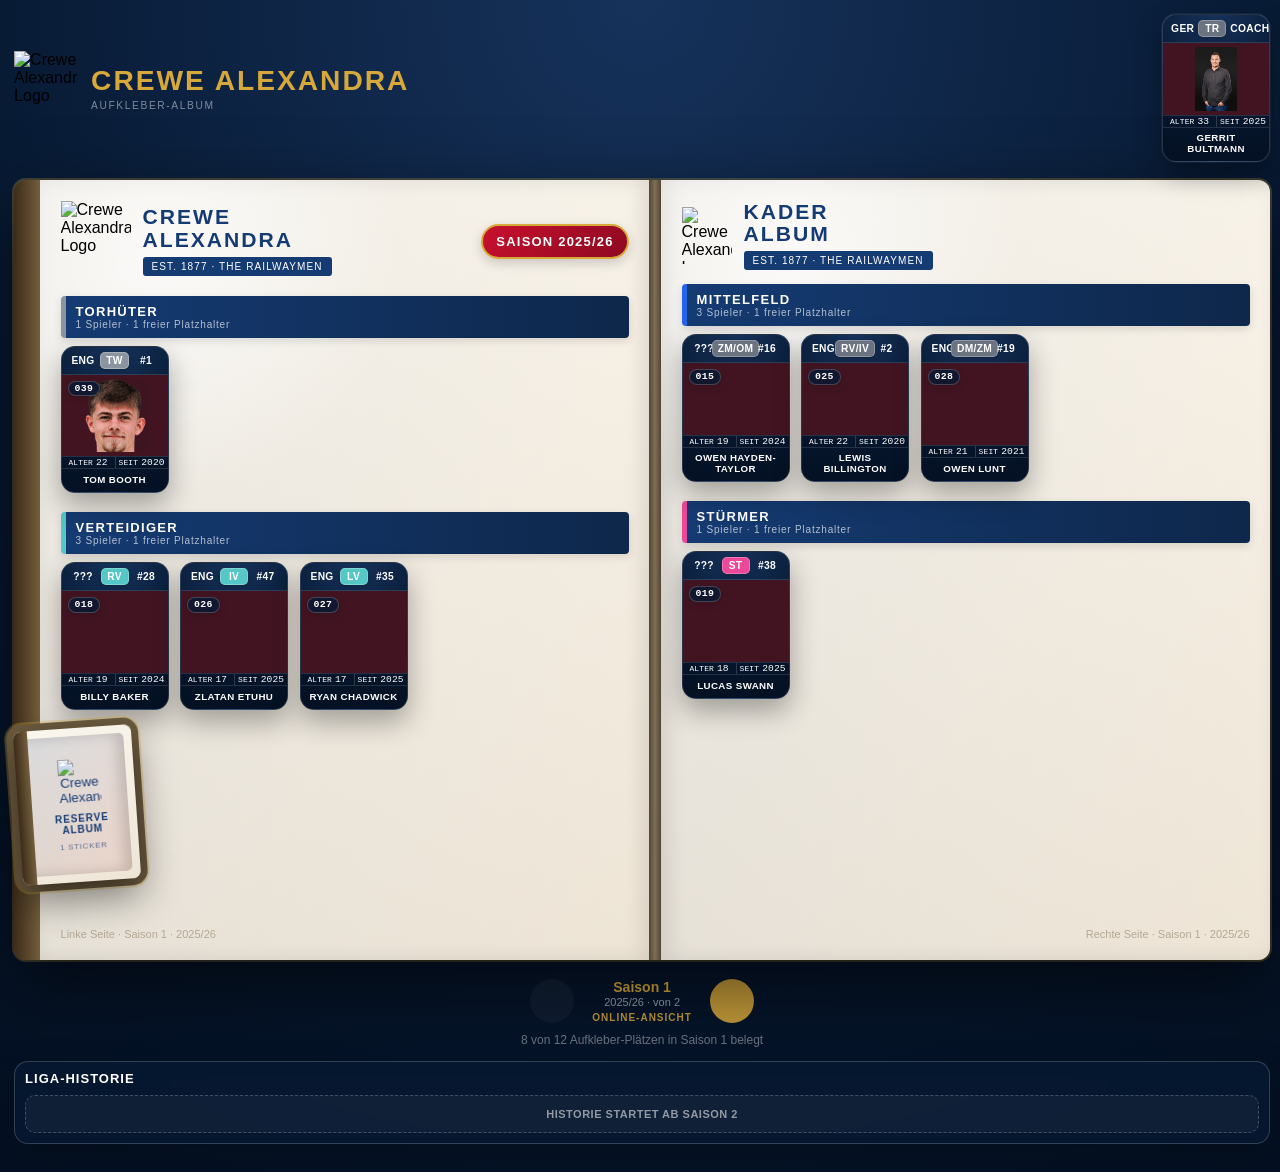
